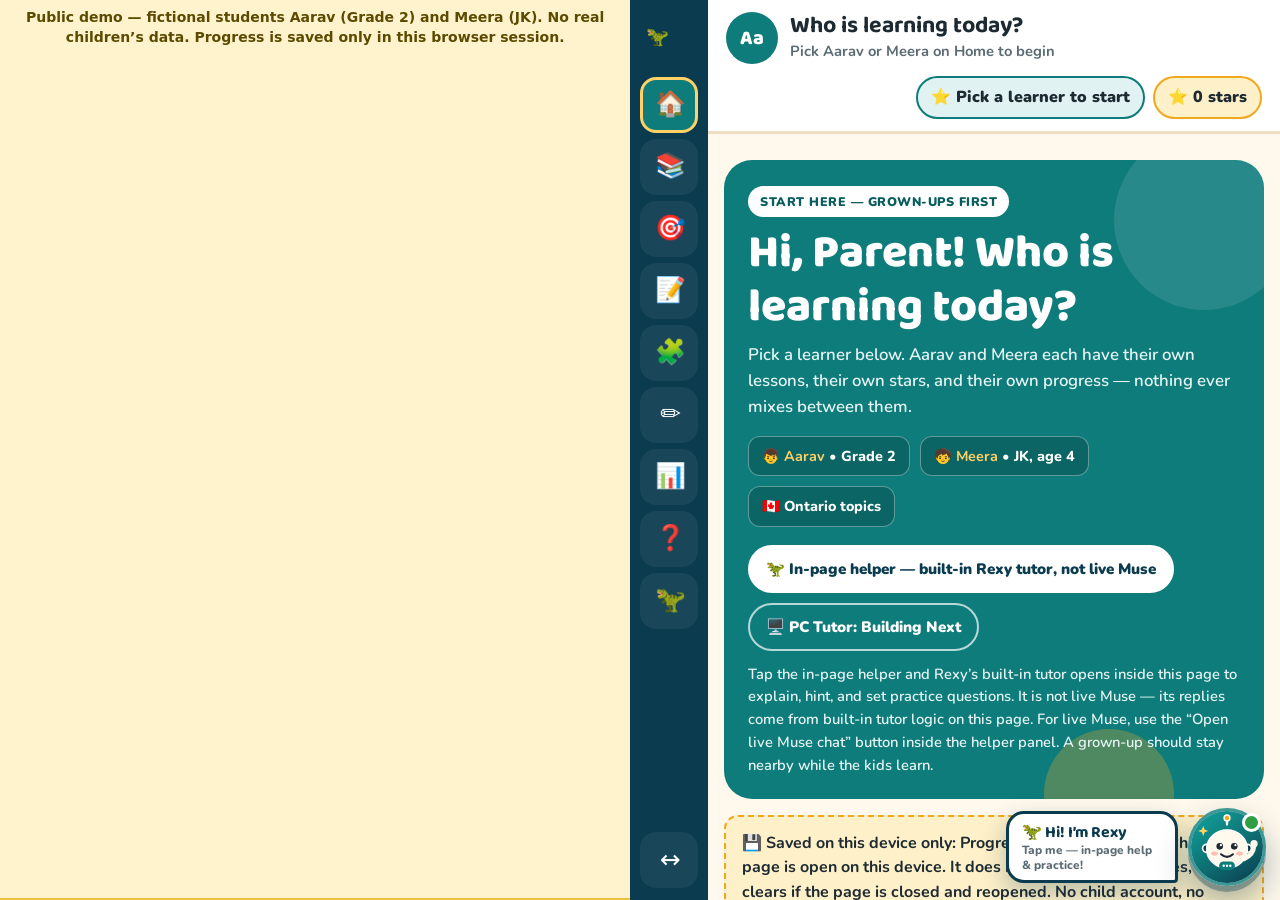
==== brightmind-demo/index.html @ e801b910 "Fix BrightMind demo: fictional initials Aa/Me (was leftover Dy/Dh) and de-duplicate place-value answ" ====
<!doctype html>
<html lang="en">
<head>
<meta charset="utf-8"/>
<meta name="viewport" content="width=device-width, initial-scale=1, viewport-fit=cover"/>
<meta name="color-scheme" content="light dark"/>
<link rel="icon" href="data:,"/>
<title>BrightMind AI — Rexy Learn (Public Demo)</title>
<link rel="preconnect" href="https://fonts.googleapis.com">
<link rel="preconnect" href="https://fonts.gstatic.com" crossorigin>
<link href="https://fonts.googleapis.com/css2?family=Baloo+2:wght@600;700;800&family=Nunito:wght@500;600;700;800;900&display=swap" rel="stylesheet">
<style>
:root{
  --bg:#FFF8EC; --card:#FFFFFF; --ink:#1E2A32; --muted:#5B6B74; --line:#F0DFC2;
  --teal:#0E7C7B; --teal-dark:#095E5D; --teal-soft:#E0F2F1;
  --amber:#F2A81D; --amber-soft:#FEF0C8; --coral:#E85D4D; --coral-soft:#FDE8E4;
  --blue:#2B6CB0; --blue-soft:#E2ECF8; --green:#2F9E44; --green-soft:#E2F5E5;
  --violet:#5B4BC4; --violet-soft:#E9E5FB; --board:#22303A; --board-cell:#2E404D;
  --radius:20px; --shadow:0 4px 0 rgba(30,42,50,.08),0 12px 28px rgba(30,42,50,.07);
}
@media (prefers-color-scheme: dark){
  :root{ --bg:#141D22; --card:#1E2C33; --ink:#F2EFE6; --muted:#A9B8BE; --line:#33454E;
  --teal-soft:#173B3B; --amber-soft:#3D3110; --coral-soft:#42221E; --blue-soft:#1C2E44; --green-soft:#1B3520;
  --violet-soft:#2E2A54; --board:#101A20; --board-cell:#1D2D38;
  --shadow:0 4px 0 rgba(0,0,0,.25),0 12px 28px rgba(0,0,0,.3);}
}
*{box-sizing:border-box}
html{scroll-behavior:smooth}
body{margin:0;font-family:"Nunito",system-ui,sans-serif;background:var(--bg);color:var(--ink);line-height:1.55;-webkit-tap-highlight-color:transparent}
h1,h2,h3,.display{font-family:"Baloo 2","Nunito",sans-serif;line-height:1.15;margin:0}
.wrap{max-width:1020px;margin:0 auto;padding:0 16px 128px}
a{color:var(--teal-dark)} @media(prefers-color-scheme:dark){a{color:#7ED3D1}}
button{font-family:inherit;cursor:pointer}
.topbar{position:sticky;top:0;z-index:30;background:var(--bg);padding:10px 0 8px;border-bottom:2px solid var(--line)}
.topbar-in{max-width:1020px;margin:0 auto;padding:0 16px;display:flex;flex-wrap:wrap;gap:8px;align-items:center;justify-content:space-between}
.brand{display:flex;align-items:center;gap:10px;font-family:"Baloo 2";font-weight:800;font-size:1.25rem}
.brand small{display:block;font-family:"Nunito";font-size:.72rem;font-weight:800;letter-spacing:.04em;text-transform:uppercase;color:var(--muted)}
.navbtns{display:flex;flex-wrap:wrap;gap:8px}
.btn{border:2px solid var(--line);background:var(--card);color:var(--ink);font-weight:900;font-size:.95rem;padding:11px 16px;border-radius:999px;min-height:48px;display:inline-flex;align-items:center;gap:8px;justify-content:center;text-decoration:none}
.btn:active{transform:scale(.97)}
.btn.primary{background:var(--teal);border-color:var(--teal);color:#fff}
.btn.amber{background:var(--amber);border-color:var(--amber);color:#3A2700}
.btn.coral{background:var(--coral);border-color:var(--coral);color:#fff}
.btn.big{font-size:1.15rem;padding:16px 22px;min-height:60px;border-radius:18px;width:100%}
.btn:disabled{opacity:.5}
.hero{margin:20px 0 16px;background:var(--teal);color:#fff;border-radius:28px;padding:26px 24px 22px;position:relative;overflow:hidden}
.hero:after{content:"";position:absolute;right:-30px;top:-30px;width:180px;height:180px;border-radius:50%;background:rgba(255,255,255,.10)}
.hero:before{content:"";position:absolute;right:90px;bottom:-60px;width:130px;height:130px;border-radius:50%;background:rgba(242,168,29,.28)}
.hero h1{font-size:clamp(1.9rem,6vw,2.9rem);font-weight:800;margin:10px 0 8px;position:relative;z-index:1}
.hero p{margin:0;max-width:640px;font-size:1.05rem;font-weight:600;color:#E6F5F4;position:relative;z-index:1}
.pill{display:inline-block;background:#fff;color:var(--teal-dark);font-weight:900;font-size:.78rem;letter-spacing:.04em;text-transform:uppercase;padding:6px 12px;border-radius:999px;position:relative;z-index:1}
.hero-stats{display:flex;flex-wrap:wrap;gap:10px;margin-top:16px;position:relative;z-index:1}
.hero-stats span{background:rgba(0,0,0,.18);border:1.5px solid rgba(255,255,255,.35);padding:8px 13px;border-radius:12px;font-weight:800;font-size:.9rem}
.hero-stats b{color:#FFD166}
.grid2{display:grid;grid-template-columns:1fr 1fr;gap:16px}
@media(max-width:680px){.grid2{grid-template-columns:1fr}}
.card{background:var(--card);border:2px solid var(--line);border-radius:var(--radius);padding:20px;box-shadow:var(--shadow)}
.card h2{font-size:1.45rem;margin-bottom:6px}
.card h3{font-size:1.2rem}
.muted{color:var(--muted);font-weight:600}
.tag{display:inline-block;font-size:.75rem;font-weight:900;letter-spacing:.03em;text-transform:uppercase;padding:4px 10px;border-radius:999px;background:var(--teal-soft);color:var(--teal-dark)}
@media(prefers-color-scheme:dark){.tag{color:#8FE3E1}}
.tag.amberT{background:var(--amber-soft);color:#7A5200} @media(prefers-color-scheme:dark){.tag.amberT{color:#FFD166}}
.tag.coralT{background:var(--coral-soft);color:#8F2A1F} @media(prefers-color-scheme:dark){.tag.coralT{color:#FFB4A8}}
.profile-card{text-align:left;width:100%}
.avatar{width:72px;height:72px;border-radius:50%;display:flex;align-items:center;justify-content:center;font-family:"Baloo 2";font-size:1.9rem;font-weight:800;color:#fff;flex-shrink:0}
.av-aarav{background:var(--teal)} .av-meera{background:var(--coral)}
.flex{display:flex;gap:14px;align-items:center}
.view{display:none} .view.active{display:block}
.lesson-grid{display:grid;grid-template-columns:1fr 1fr;gap:14px;margin-top:14px}
@media(max-width:680px){.lesson-grid{grid-template-columns:1fr}}
.lesson-card{text-align:left;width:100%;background:var(--card)}
.lesson-card .icon{font-size:2rem;line-height:1}
.masterybar{height:14px;background:var(--line);border-radius:999px;overflow:hidden;margin:6px 0 4px}
.masterybar i{display:block;height:100%;background:var(--teal);border-radius:999px}
.qbox{background:var(--card);border:2px solid var(--line);border-radius:18px;padding:18px;margin:14px 0}
.qprompt{font-size:1.35rem;font-weight:900;line-height:1.35}
.qprompt.jk{font-size:1.7rem}
.choices{display:grid;grid-template-columns:1fr 1fr;gap:10px;margin-top:14px}
@media(max-width:480px){.choices{grid-template-columns:1fr}}
.choice{border:3px solid var(--line);background:var(--bg);color:var(--ink);border-radius:16px;padding:16px;font-size:1.3rem;font-weight:900;min-height:64px}
.choice.jk{font-size:2rem;min-height:88px}
.choice.sel{border-color:var(--teal);background:var(--teal-soft)}
.numinput{width:100%;font-size:1.6rem;font-weight:900;padding:14px;border:3px solid var(--line);border-radius:14px;background:var(--bg);color:var(--ink);margin-top:12px;text-align:center}
.numinput.jk{font-size:2.2rem;padding:18px}
.hintbox{display:none;margin-top:12px;background:var(--amber-soft);border-radius:12px;padding:12px 14px;font-weight:700}
.hintbox.show{display:block}
.rexy{display:flex;gap:14px;align-items:flex-start;background:var(--teal-soft);border-radius:18px;padding:16px;margin:14px 0}
.rexy .bubble{font-weight:700;font-size:1.05rem}
.objects{font-size:2.2rem;letter-spacing:.15em;line-height:1.4;word-break:break-all;margin:10px 0}
.blocks{display:flex;gap:6px;flex-wrap:wrap;align-items:flex-end;margin:12px 0}
.tens{width:22px;background:var(--blue);border-radius:4px;display:flex;flex-direction:column}
.tens i{height:16px;border-bottom:2px solid rgba(255,255,255,.7);display:block}
.one{width:18px;height:18px;background:var(--amber);border-radius:4px;display:inline-block}
.mistake{border-left:6px solid var(--coral);background:var(--coral-soft);border-radius:12px;padding:16px;margin:12px 0}
.mistake .correct{background:var(--card);border-radius:10px;padding:10px 12px;margin-top:8px;font-weight:700}
.scorebig{font-family:"Baloo 2";font-size:2.4rem;font-weight:800}
.notice{border:2px dashed var(--amber);background:var(--amber-soft);border-radius:14px;padding:14px 16px;font-weight:700;margin:14px 0}
.storybox{background:var(--bg);border:2px solid var(--line);border-radius:16px;padding:18px;font-size:1.12rem;line-height:1.7}
.tabs{display:flex;gap:8px;flex-wrap:wrap;margin:14px 0}
.tabbtn{border:2px solid var(--line);background:var(--card);color:var(--ink);font-weight:900;padding:12px 18px;border-radius:999px;min-height:48px;font-size:1rem}
.tabbtn.sel{background:var(--ink);color:var(--bg);border-color:var(--ink)}
/* ===== Code Quest ===== */
.code-hero{margin:20px 0 16px;background:var(--violet);color:#fff;border-radius:28px;padding:26px 24px 22px;position:relative;overflow:hidden}
.code-hero:after{content:"";position:absolute;right:-30px;top:-30px;width:170px;height:170px;border-radius:50%;background:rgba(255,255,255,.10)}
.code-hero h1{font-size:clamp(1.9rem,6vw,2.7rem);font-weight:800;margin:10px 0 8px;position:relative;z-index:1}
.code-hero p{margin:0;max-width:640px;font-size:1.05rem;font-weight:600;color:#E7E3FF;position:relative;z-index:1}
.concept-chips{display:flex;gap:8px;flex-wrap:wrap;margin:14px 0}
.concept-chip{border:2px solid var(--line);background:var(--card);border-radius:999px;padding:9px 14px;font-weight:900;font-size:.92rem}
.concept-chip b{color:var(--violet)} @media(prefers-color-scheme:dark){.concept-chip b{color:#B9AEFF}}
.concept-chip .done{color:var(--green)}
.board-wrap{background:var(--board);border-radius:20px;padding:14px;margin:14px 0}
.board{display:grid;grid-template-columns:repeat(5,1fr);gap:6px;max-width:430px;margin:0 auto}
.bcell{aspect-ratio:1;background:var(--board-cell);border-radius:10px;display:flex;align-items:center;justify-content:center;font-size:clamp(1.3rem,6vw,2rem);position:relative;transition:background .25s}
.bcell.trail{background:var(--amber)}
.bcell.target{box-shadow:inset 0 0 0 3px var(--amber)}
.bcell .rexyface{font-size:clamp(1.6rem,7.5vw,2.6rem);line-height:1;filter:drop-shadow(0 3px 3px rgba(0,0,0,.4))}
.bcell .dirarrow{position:absolute;top:2px;right:5px;font-size:.85rem;color:#FFD166;font-weight:900}
.stage-log{background:var(--card);border:2px solid var(--line);border-radius:14px;padding:12px 14px;font-weight:700;min-height:52px;margin:12px 0}
.stage-log .saybubble{display:inline-block;background:var(--teal-soft);border-radius:14px 14px 14px 4px;padding:7px 12px;margin:3px 4px 3px 0;font-weight:800}
.palette{display:flex;gap:9px;flex-wrap:wrap;margin:10px 0}
.blk{border:3px solid transparent;border-radius:14px;padding:13px 15px;font-weight:900;font-size:1.02rem;min-height:56px;color:#fff;text-align:left;line-height:1.25}
.blk small{display:block;font-size:.72rem;font-weight:800;opacity:.85}
.blk:active{transform:scale(.96)}
.blk-move{background:var(--teal)} .blk-turn{background:var(--blue)} .blk-loop{background:var(--amber);color:#3A2700;border-color:#B97E06}
.blk-event{background:var(--green)} .blk-say{background:var(--coral)} .blk-var{background:var(--violet)} .blk-fun{background:#8A5A2B}
.workspace{border:3px dashed var(--line);border-radius:16px;padding:12px;min-height:92px;background:var(--bg);margin:10px 0}
.workspace .empty-note{color:var(--muted);font-weight:800;padding:14px 6px}
.ws-block{display:flex;align-items:center;gap:8px;margin:8px 0}
.ws-block .blk{flex:1;cursor:grab}
.ws-block.now .blk{outline:4px solid var(--amber);outline-offset:2px}
.ws-block .mini{width:46px;height:52px;flex:0 0 46px;border-radius:12px;border:2px solid var(--line);background:var(--card);color:var(--ink);font-size:1.05rem;font-weight:900}
.ws-block .mini:active{transform:scale(.94)}
.run-row{display:grid;grid-template-columns:1fr 1fr;gap:10px;margin:14px 0}
@media(max-width:520px){.run-row{grid-template-columns:1fr}}
.feedback-ok{border:3px solid var(--green);background:var(--green-soft);border-radius:16px;padding:16px;margin:14px 0;font-weight:700}
.feedback-try{border:3px solid var(--amber);background:var(--amber-soft);border-radius:16px;padding:16px;margin:14px 0;font-weight:700}
.saved-proj{background:var(--bg);border:2px solid var(--line);border-radius:12px;padding:10px 12px;margin:8px 0;font-weight:700;word-break:break-word}
.blk.jkblk{font-size:1.25rem;min-height:72px;padding:16px 18px}
/* overlays */
.overlay{position:fixed;inset:0;background:rgba(10,20,25,.62);z-index:50;display:none;align-items:flex-end;justify-content:center}
.overlay.open{display:flex}
.sheet{background:var(--card);color:var(--ink);width:100%;max-width:760px;max-height:92vh;overflow:auto;border-radius:24px 24px 0 0;padding:20px}
@media(min-width:700px){.overlay{align-items:center}.sheet{border-radius:24px}}
#drawCanvas{width:100%;height:52vh;background:#fff;border:2px solid var(--line);border-radius:14px;touch-action:none;display:block}
.swatch{width:44px;height:44px;border-radius:50%;border:3px solid var(--line);cursor:pointer}
.swatch.sel{border-color:var(--ink);transform:scale(1.1)}
.faqbtn{display:block;width:100%;text-align:left;margin:8px 0}
.answerbox{background:var(--bg);border-radius:12px;padding:12px 14px;font-weight:700;margin-top:8px;display:none}
.answerbox.show{display:block}
footer{margin-top:28px}
.kid-header{display:flex;gap:16px;align-items:center;flex-wrap:wrap}
.progress-row{display:flex;justify-content:space-between;font-weight:800;font-size:.95rem}
/* In-page helper launch + PC tutor status */
.btn.muse{background:#0B3B4F;border-color:#0B3B4F;color:#fff}
@media(prefers-color-scheme:dark){.btn.muse{background:#7ED3D1;border-color:#7ED3D1;color:#0B2530}}
.live-grid{display:grid;grid-template-columns:1fr 1fr;gap:16px;margin-top:16px}
@media(max-width:680px){.live-grid{grid-template-columns:1fr}}
.chat-card{border-color:var(--teal);border-width:3px}
.status-dot{display:inline-block;width:10px;height:10px;border-radius:50%;background:var(--green);margin-right:6px;vertical-align:middle}
.status-dot.building{background:var(--amber)}
.promptbox{background:var(--bg);border:2px solid var(--line);border-radius:14px;padding:14px;margin-top:12px}
.promptbox p{margin:0 0 10px;font-weight:700}
.prompt-actions{display:flex;gap:8px;flex-wrap:wrap}
.status-list{list-style:none;margin:10px 0 0;padding:0}
.status-list li{font-weight:700;padding:9px 0 9px 30px;position:relative;border-bottom:1px solid var(--line)}
.status-list li:last-child{border-bottom:none}
.status-list li:before{content:"○";position:absolute;left:4px;top:8px;font-weight:900;color:var(--muted)}
.status-list li.now:before{content:"◐";color:var(--amber)}
.status-list li .st{font-size:.72rem;font-weight:900;letter-spacing:.04em;text-transform:uppercase;color:var(--muted);display:block}
.chat-strip{display:flex;gap:12px;flex-wrap:wrap;align-items:center;justify-content:space-between;background:var(--card);border:2px solid var(--teal);border-radius:16px;padding:14px 16px;margin:14px 0}
.chat-strip p{margin:0;font-weight:800;flex:1 1 240px}
/* ===== Helper floater — animated avatar you tap ===== */
.muse-floater{position:fixed;right:max(14px,env(safe-area-inset-right));bottom:max(14px,calc(env(safe-area-inset-bottom) + 10px));z-index:40;display:flex;align-items:center;gap:10px}
.muse-bubble-label{border:3px solid #0B3B4F;background:#fff;color:#0B3B4F;border-radius:18px 18px 4px 18px;padding:9px 13px 8px;box-shadow:0 10px 24px rgba(11,59,79,.28);font-weight:900;line-height:1.2;text-align:left;max-width:172px;animation:museBubblePop .5s ease both .4s}
.muse-bubble-label b{animation:museBubbleBob 3.2s ease-in-out infinite .9s}
.muse-bubble-label b{display:block;font-family:"Baloo 2","Nunito",sans-serif;font-size:1rem}
.muse-bubble-label span{display:block;font-size:.74rem;font-weight:800;color:#5B6B74;margin-top:1px}
.muse-bubble-label:active{transform:scale(.96)}
@media(prefers-color-scheme:dark){.muse-bubble-label{background:#F2EFE6;border-color:#7ED3D1;color:#0B2530}}
.muse-fab{position:relative;width:78px;height:78px;flex:0 0 78px;border-radius:50%;border:3px solid #fff;background:linear-gradient(145deg,#12A5A0,#0E7C7B 42%,#0B3B4F);box-shadow:0 6px 0 rgba(11,59,79,.35),0 16px 32px rgba(11,59,79,.38);display:flex;align-items:center;justify-content:center;padding:0;transition:transform .18s ease}
.muse-fab .muse-avatar{animation:museFloat 3s ease-in-out infinite}
.muse-fab:hover{transform:scale(1.07) rotate(-2deg)}
.muse-fab:active{transform:scale(.93)}
.muse-fab:focus-visible,.muse-bubble-label:focus-visible{outline:4px solid var(--amber);outline-offset:3px}
.muse-fab:before,.muse-fab:after{content:"";position:absolute;inset:-3px;border-radius:50%;border:3px solid rgba(14,124,123,.55);animation:musePulse 2.4s ease-out infinite;pointer-events:none}
.muse-fab:after{animation-delay:1.2s}
.muse-fab.wiggle .muse-avatar{animation:museWiggle .85s ease}
.muse-fab .muse-live-dot{position:absolute;top:2px;right:2px;width:19px;height:19px;border-radius:50%;background:#2F9E44;border:3px solid #fff;z-index:2;animation:museDot 1.8s ease-in-out infinite}
.muse-avatar{width:66px;height:66px;display:block;overflow:visible}
.muse-avatar .eye{transform-box:fill-box;transform-origin:center;animation:museBlink 4.2s infinite}
.muse-avatar .wave-arm{transform-box:fill-box;transform-origin:15% 85%;animation:museWave 1.9s ease-in-out infinite}
.muse-avatar .sparkle{transform-box:fill-box;transform-origin:center;animation:museTwinkle 1.7s ease-in-out infinite}
.muse-avatar .sparkle.s2{animation-delay:.85s}
.muse-avatar .bob{animation:museHeadBob 3s ease-in-out infinite;transform-box:fill-box;transform-origin:center}
@keyframes museFloat{0%,100%{transform:translateY(0)}50%{transform:translateY(-7px)}}
@keyframes musePulse{0%{transform:scale(1);opacity:.9}80%,100%{transform:scale(1.38);opacity:0}}
@keyframes museBlink{0%,91%,98%,100%{transform:scaleY(1)}94%{transform:scaleY(.08)}}
@keyframes museWave{0%,100%{transform:rotate(0deg)}25%{transform:rotate(-22deg)}55%{transform:rotate(14deg)}}
@keyframes museTwinkle{0%,100%{transform:scale(.65) rotate(0deg);opacity:.55}50%{transform:scale(1.2) rotate(20deg);opacity:1}}
@keyframes museHeadBob{0%,100%{transform:translateY(0)}50%{transform:translateY(-1.6px)}}
@keyframes museBubbleBob{0%,100%{transform:translateY(0)}50%{transform:translateY(-4px)}}
@keyframes museBubblePop{from{transform:scale(.6);opacity:0}to{transform:scale(1);opacity:1}}
@keyframes museWiggle{0%,100%{transform:rotate(0)}20%{transform:rotate(-9deg) scale(1.06)}40%{transform:rotate(8deg)}60%{transform:rotate(-6deg)}80%{transform:rotate(4deg)}}
@keyframes museDot{0%,100%{transform:scale(1)}50%{transform:scale(1.25)}}
.muse-bubble-label{transition:opacity .35s ease,transform .35s ease}
.muse-floater.bubble-collapsed .muse-bubble-label{opacity:0;transform:scale(.6) translateX(14px);pointer-events:none}
@media(max-width:480px){.muse-fab{width:70px;height:70px;flex-basis:70px}.muse-avatar{width:58px;height:58px}.muse-bubble-label{display:none}}
/* Helper floater panel (the GUI that pops up) */
.muse-panel{position:fixed;right:max(14px,env(safe-area-inset-right));bottom:106px;z-index:41;width:min(368px,calc(100vw - 28px));background:var(--card);color:var(--ink);border:3px solid #0B3B4F;border-radius:24px;box-shadow:0 24px 54px rgba(11,35,48,.38);overflow:hidden;opacity:0;transform:translateY(18px) scale(.92);transform-origin:bottom right;pointer-events:none;transition:opacity .22s ease,transform .22s cubic-bezier(.2,1.4,.4,1)}
.muse-panel.open{opacity:1;transform:translateY(0) scale(1);pointer-events:auto}
@media(prefers-color-scheme:dark){.muse-panel{border-color:#7ED3D1}}
.muse-panel-head{background:linear-gradient(135deg,#0E7C7B,#0B3B4F);color:#fff;padding:16px 16px 14px;display:flex;gap:12px;align-items:center;position:relative}
.muse-panel-head .muse-avatar{width:58px;height:58px;flex:0 0 58px;background:rgba(255,255,255,.14);border-radius:50%;padding:3px}
.muse-panel-head h3{font-size:1.28rem;color:#fff}
.muse-panel-head p{margin:2px 0 0;font-size:.86rem;font-weight:700;color:#D9F2F0;line-height:1.35}
.muse-panel-close{position:absolute;top:10px;right:10px;width:40px;height:40px;border-radius:50%;border:2px solid rgba(255,255,255,.5);background:rgba(0,0,0,.22);color:#fff;font-size:1.05rem;font-weight:900;line-height:1}
.muse-panel-body{padding:14px 16px 16px;max-height:min(58vh,470px);overflow:auto}
.muse-panel-body p{margin:0;font-weight:700;font-size:.95rem}
.muse-kid-row{display:grid;grid-template-columns:1fr 1fr 1fr;gap:8px;margin:12px 0 10px}
.muse-kid{border:2.5px solid var(--line);background:var(--bg);color:var(--ink);border-radius:14px;padding:10px 6px;font-weight:900;font-size:.86rem;min-height:52px;line-height:1.2}
.muse-kid small{display:block;font-size:.7rem;color:var(--muted);font-weight:800;margin-top:2px}
.muse-kid.sel{border-color:var(--teal);background:var(--teal-soft);box-shadow:0 3px 0 var(--teal)}
.muse-preview{background:var(--bg);border:2px dashed var(--line);border-radius:14px;padding:11px 12px;font-size:.88rem;font-weight:600;color:var(--muted);margin:0 0 12px}
.muse-panel-actions{display:grid;gap:9px}
.muse-panel-note{font-size:.8rem!important;color:var(--muted);margin-top:11px!important}
#muse-panel-feedback{min-height:1.1em;font-size:.84rem;color:var(--teal-dark);margin-top:8px}
@media(prefers-color-scheme:dark){#muse-panel-feedback{color:#7ED3D1}}
/* In-page helper panel styles */
.muse-panel{width:min(430px,calc(100vw - 20px));bottom:104px;max-height:min(82vh,760px);display:flex;flex-direction:column}
.muse-panel-body{display:flex;flex-direction:column;gap:10px;max-height:none;overflow:hidden;padding:12px 14px 14px}
.muse-chat-log{flex:1;min-height:260px;max-height:38vh;overflow:auto;background:var(--bg);border:2px solid var(--line);border-radius:16px;padding:12px;display:flex;flex-direction:column;gap:10px;scroll-behavior:smooth}
.muse-msg{max-width:88%;padding:10px 12px;border-radius:16px;font-weight:700;font-size:.94rem;line-height:1.45;white-space:pre-wrap;word-break:break-word;animation:museMsgIn .25s ease both}
.muse-msg.muse{align-self:flex-start;background:#fff;border:2px solid var(--teal-soft);border-bottom-left-radius:4px;color:var(--ink)}
@media(prefers-color-scheme:dark){.muse-msg.muse{background:#243941}}
.muse-msg.user{align-self:flex-end;background:var(--teal);color:#fff;border-bottom-right-radius:4px}
.muse-msg .who{display:block;font-size:.68rem;letter-spacing:.06em;text-transform:uppercase;opacity:.75;margin-bottom:3px}
.muse-typing{align-self:flex-start;background:#fff;border:2px solid var(--teal-soft);border-radius:16px;border-bottom-left-radius:4px;padding:10px 14px;display:none;gap:5px;align-items:center}
.muse-typing.show{display:flex}
.muse-typing i{width:7px;height:7px;border-radius:50%;background:var(--teal);display:block;animation:museTyping 1s infinite}
.muse-typing i:nth-child(2){animation-delay:.15s}.muse-typing i:nth-child(3){animation-delay:.3s}
@keyframes museTyping{0%,100%{transform:translateY(0);opacity:.5}50%{transform:translateY(-4px);opacity:1}}
@keyframes museMsgIn{from{opacity:0;transform:translateY(6px) scale(.98)}to{opacity:1;transform:none}}
.muse-quick{display:flex;gap:7px;flex-wrap:wrap}
.muse-quick button{border:2px solid var(--line);background:var(--card);color:var(--ink);border-radius:999px;padding:8px 11px;font-weight:900;font-size:.8rem;min-height:38px}
.muse-quick button:active{transform:scale(.97)}
.muse-chat-form{display:flex;gap:8px}
.muse-chat-form input{flex:1;min-width:0;border:3px solid var(--line);border-radius:999px;padding:12px 14px;font:inherit;font-weight:700;background:var(--card);color:var(--ink)}
.muse-chat-form input:focus{outline:3px solid var(--amber);outline-offset:1px;border-color:var(--teal)}
.muse-chat-form button{flex:0 0 auto}
.muse-inpage-badge{display:inline-flex;align-items:center;gap:6px;background:#FFD166;color:#3A2700;font-size:.72rem;font-weight:900;letter-spacing:.04em;text-transform:uppercase;padding:5px 9px;border-radius:999px}
@media(max-width:480px){.muse-panel{bottom:96px}.muse-chat-log{max-height:42vh;min-height:230px}}
@media(prefers-reduced-motion:reduce){.muse-fab,.muse-fab:before,.muse-fab:after,.muse-bubble-label,.muse-avatar .eye,.muse-avatar .wave-arm,.muse-avatar .sparkle,.muse-avatar .bob,.muse-fab .muse-live-dot,.muse-msg,.muse-typing i{animation:none!important}.muse-panel{transition:none}}

/* ===== ACE-style left rail + steady centre panel (kid-friendly) ===== */
:root{ --rail-w:78px; --rail-w-open:238px; --c-home:#0E7C7B; --c-lessons:#2B6CB0; --c-quiz:#D98E04; --c-work:#2F9E44; --c-code:#5B4BC4; --c-draw:#E85D4D; --c-dash:#0B3B4F; --c-help:#B7791F; }
html,body{height:100%}
body{display:flex;overflow:hidden}
:focus-visible{outline:4px solid var(--amber);outline-offset:2px;border-radius:10px}
.app-rail{flex:0 0 var(--rail-w);width:var(--rail-w);height:100dvh;background:#0B3B4F;color:#fff;display:flex;flex-direction:column;gap:6px;padding:12px 10px;z-index:60;transition:width .22s ease,flex-basis .22s ease;overflow:hidden}
@media(prefers-color-scheme:dark){.app-rail{background:#0A2530}}
.app-rail .rail-brand{display:flex;align-items:center;gap:10px;font-family:"Baloo 2";font-weight:800;font-size:1.15rem;padding:6px 6px 12px;white-space:nowrap}
.app-rail .rail-brand small{display:block;font-family:"Nunito";font-size:.64rem;font-weight:800;letter-spacing:.05em;text-transform:uppercase;color:#9fd8d6}
.rail-label{opacity:0;transition:opacity .15s ease;white-space:nowrap;font-weight:900;font-size:1rem}
@media(hover:hover) and (min-width:861px){ .app-rail:hover{flex-basis:var(--rail-w-open);width:var(--rail-w-open)} .app-rail:hover .rail-label{opacity:1} }
.app-rail.expanded{flex-basis:var(--rail-w-open);width:var(--rail-w-open)} .app-rail.expanded .rail-label{opacity:1}
.rail-tab{display:flex;align-items:center;gap:12px;width:100%;min-height:56px;border:3px solid transparent;background:rgba(255,255,255,.06);color:#fff;border-radius:16px;padding:8px 10px;text-align:left}
.rail-tab .ric{font-size:1.55rem;line-height:1;flex:0 0 34px;text-align:center}
.rail-tab:active{transform:scale(.97)}
.rail-tab.sel{border-color:#FFD166;background:rgba(255,255,255,.16)}
.rail-tab[data-sec="home"].sel{background:var(--c-home)} .rail-tab[data-sec="learner"].sel{background:var(--c-lessons)}
.rail-tab[data-sec="lesson"].sel{background:var(--c-quiz)} .rail-tab[data-sec="workbook"].sel{background:var(--c-work)}
.rail-tab[data-sec="code"].sel{background:var(--c-code)} .rail-tab[data-sec="draw"].sel{background:var(--c-draw)}
.rail-tab[data-sec="dashboard"].sel{background:#12506B} .rail-tab[data-sec="help"].sel{background:var(--c-help)}
.rail-toggle{margin-top:auto}
.app-main{flex:1 1 auto;min-width:0;height:100dvh;display:flex;flex-direction:column;background:var(--bg)}
.panel-head{flex:0 0 auto;background:var(--card);border-bottom:3px solid var(--line);padding:12px 18px;display:flex;gap:12px;align-items:center;flex-wrap:wrap;z-index:20}
.panel-head .ph-avatar{width:52px;height:52px;border-radius:50%;background:var(--teal);color:#fff;display:flex;align-items:center;justify-content:center;font-family:"Baloo 2";font-weight:800;font-size:1.25rem;flex:0 0 52px}
.panel-head h2{font-size:1.45rem}
.panel-head .ph-sub{color:var(--muted);font-weight:700;font-size:.92rem;margin:0}
.panel-head .ph-right{margin-left:auto;display:flex;gap:8px;align-items:center;flex-wrap:wrap}
.ph-chip{background:var(--amber-soft);border:2px solid var(--amber);color:var(--ink);border-radius:999px;padding:7px 13px;font-weight:900}
.ph-prog{background:var(--teal-soft);border:2px solid var(--teal);border-radius:999px;padding:7px 13px;font-weight:900}
.panel-body{flex:1 1 auto;overflow-y:auto;overflow-x:hidden;overscroll-behavior:contain;scroll-behavior:smooth}
@media(prefers-reduced-motion:reduce){ .panel-body{scroll-behavior:auto} html{scroll-behavior:auto} .app-rail{transition:none} }
.wrap{max-width:1020px;margin:0 auto;padding:6px 16px 110px;width:100%}
.qprogress{position:sticky;top:0;z-index:5;background:var(--amber);color:#3A2700;font-weight:900;font-size:1.05rem;border-radius:12px;padding:10px 14px;margin:12px 0;display:flex;justify-content:space-between;gap:10px;flex-wrap:wrap}
.qbox.current-q{border-color:var(--amber);box-shadow:0 0 0 3px var(--amber-soft)}
/* Drawing pad as a steady split view (question stays visible) */
.draw-layout{display:grid;grid-template-columns:minmax(240px,340px) 1fr;gap:16px;align-items:start;margin-top:14px}
.draw-qside{position:sticky;top:0;background:var(--amber-soft);border:3px solid var(--amber);border-radius:18px;padding:16px}
.draw-qside h3{font-size:1.15rem;margin-bottom:6px}
.draw-qside .dq{font-size:1.3rem;font-weight:900;line-height:1.35}
.draw-qside .dq-obj{font-size:2rem;letter-spacing:.12em;word-break:break-all}
#drawCanvas{height:min(56vh,540px)}
@media(max-width:860px){
  :root{--rail-w:54px}
  .app-rail{padding:10px 6px;gap:5px;overflow-y:auto;overflow-x:hidden}
  .app-rail .rail-brand{padding:4px 2px 10px;justify-content:center}
  .rail-tab{min-height:52px;justify-content:center;padding:8px 4px}
  .rail-tab .ric{flex-basis:auto}
  .rail-label{display:none}
  /* Touch open/collapse: tap the ↔ button and the rail opens as a drawer OVER the page,
     so the centre panel keeps its full width underneath. Tap a tab, the dimmed area,
     or ↔ again to close it. */
  .app-rail.expanded{position:fixed;left:0;top:0;height:100vh;height:100dvh;width:min(244px,80vw);z-index:90;padding:14px 12px;box-shadow:18px 0 44px rgba(6,26,34,.45)}
  .app-rail.expanded .rail-label{display:inline;opacity:1}
  .app-rail.expanded .rail-tab{justify-content:flex-start;padding:8px 10px}
  .app-rail.expanded .rail-brand{justify-content:flex-start;padding:6px 6px 12px}
  body.rail-open .app-main{margin-left:var(--rail-w)}
  .panel-head{padding:10px 12px;gap:8px}
  .panel-head h2{font-size:1.2rem}
  .panel-head .ph-avatar{width:44px;height:44px;flex-basis:44px;font-size:1.05rem}
  .ph-chip,.ph-prog{padding:5px 10px;font-size:.86rem}
  .wrap{padding:4px 12px 150px}
  .draw-layout{grid-template-columns:1fr}
  .draw-qside{position:sticky;top:0;z-index:6;padding:10px 14px}
  .draw-qside .dq{font-size:1.1rem}
  #drawCanvas{height:44vh}
  /* Floating helper: avatar only on small screens, smaller, and it shrinks further while you scroll */
  .muse-bubble-label{display:none}
  .muse-fab{width:58px;height:58px;flex-basis:58px}
  .muse-avatar{width:48px;height:48px}
  .muse-panel{bottom:88px}
}
@media(max-width:400px){ :root{--rail-w:50px} .panel-head .ph-sub{display:none} }
/* Drawer scrim (phones/tablets only, shown while the rail drawer is open) */
#rail-scrim{position:fixed;inset:0;background:rgba(8,22,28,.52);z-index:88;display:none}
@media(max-width:860px){ body.rail-open #rail-scrim{display:block} }
/* Floating panels must sit above the icon rail, below the open drawer */
.muse-panel{z-index:75}
.overlay{z-index:85}
/* Avatar shrinks out of the way while the centre panel is being scrolled */
.muse-fab{transition:transform .18s ease,width .2s ease,height .2s ease,flex-basis .2s ease}
.muse-floater.mini .muse-fab{width:46px;height:46px;flex-basis:46px;opacity:.94}
.muse-floater.mini .muse-avatar{width:38px;height:38px}
.muse-floater.mini .muse-bubble-label{display:none}
/* Tap targets: everything a small finger taps is at least 44-48px */
.ws-block .mini{width:48px;flex:0 0 48px}
.swatch{width:48px;height:48px}
.muse-quick button{min-height:44px}
.muse-panel-close{width:44px;height:44px}
/* Height fallback for older Chrome/WebKit, then dynamic viewport height */
.app-rail,.app-main{height:100vh;height:100dvh}

</style>
</head>
<body><div style="background:#fff3cd;color:#5b4a00;text-align:center;font:600 14px/1.4 system-ui,sans-serif;padding:8px 12px;border-bottom:2px solid #f0c040;">Public demo &mdash; fictional students Aarav (Grade 2) and Meera (JK). No real children&rsquo;s data. Progress is saved only in this browser session.</div>
<nav class="app-rail" id="app-rail" aria-label="BrightMind sections">
  <div class="rail-brand"><span aria-hidden="true">🦖</span><span class="rail-label">BrightMind AI<small>Rexy Learn</small></span></div>
  <button class="rail-tab sel" data-sec="home" onclick="railGo('home',this)" aria-label="Home"><span class="ric" aria-hidden="true">🏠</span><span class="rail-label">Home</span></button>
  <button class="rail-tab" data-sec="learner" onclick="railGo('learner',this)" aria-label="Lessons"><span class="ric" aria-hidden="true">📚</span><span class="rail-label">Lessons</span></button>
  <button class="rail-tab" data-sec="lesson" onclick="railGo('lesson',this)" aria-label="Practice and Quiz"><span class="ric" aria-hidden="true">🎯</span><span class="rail-label">Practice / Quiz</span></button>
  <button class="rail-tab" data-sec="workbook" onclick="railGo('workbook',this)" aria-label="Workbook"><span class="ric" aria-hidden="true">📝</span><span class="rail-label">Workbook</span></button>
  <button class="rail-tab" data-sec="code" onclick="railGo('code',this)" aria-label="Code Quest"><span class="ric" aria-hidden="true">🧩</span><span class="rail-label">Code Quest</span></button>
  <button class="rail-tab" data-sec="draw" onclick="railGo('draw',this)" aria-label="Drawing Pad"><span class="ric" aria-hidden="true">✏️</span><span class="rail-label">Drawing Pad</span></button>
  <button class="rail-tab" data-sec="dashboard" onclick="railGo('dashboard',this)" aria-label="Parent Dashboard"><span class="ric" aria-hidden="true">📊</span><span class="rail-label">Parent Dashboard</span></button>
  <button class="rail-tab" data-sec="help" onclick="railGo('help',this)" aria-label="Help"><span class="ric" aria-hidden="true">❓</span><span class="rail-label">Help</span></button>
  <button class="rail-tab" onclick="openMuseChat(currentChild)" aria-label="Open in-page helper — built-in Rexy tutor, not live Muse"><span class="ric" aria-hidden="true">🦖</span><span class="rail-label">In-page helper</span></button>
  <button class="rail-tab rail-toggle" id="rail-toggle" onclick="toggleRail()" aria-label="Open or close the menu labels" aria-expanded="false"><span class="ric" aria-hidden="true">↔️</span><span class="rail-label">Menu labels</span></button>
</nav>
<div id="rail-scrim" onclick="toggleRail(false)" aria-hidden="true"></div>
<div class="app-main" id="app-main">
<header class="panel-head" aria-label="Current lesson status">
  <div class="ph-avatar" id="ph-avatar" aria-hidden="true">Aa</div>
  <div><h2 id="ph-title">Who is learning today?</h2><p class="ph-sub" id="ph-sub">Pick Aarav or Meera on Home to begin</p></div>
  <div class="ph-right"><span class="ph-prog" id="ph-progress">⭐ Pick a learner to start</span><span class="ph-chip" id="ph-stars">⭐ 0 stars</span></div>
</header>
<div class="panel-body" id="panel-body">

<div class="wrap">

<!-- ============ PARENT HOME / SELECTOR ============ -->
<section id="view-home" class="view active">
  <div class="hero">
    <span class="pill">Start here — grown-ups first</span>
    <h1>Hi, Parent! Who is learning today?</h1>
    <p>Pick a learner below. Aarav and Meera each have their own lessons, their own stars, and their own progress — nothing ever mixes between them.</p>
    <div class="hero-stats"><span>👦 <b>Aarav</b> • Grade 2</span><span>🧒 <b>Meera</b> • JK, age 4</span><span>🇨🇦 Ontario topics</span></div>
    <div style="display:flex;gap:10px;flex-wrap:wrap;margin-top:18px;position:relative;z-index:1">
      <button class="btn muse" onclick="openMuseChat('aarav')" style="background:#fff;border-color:#fff;color:#0B3B4F">🦖 In-page helper — built-in Rexy tutor, not live Muse</button>
      <button class="btn" onclick="document.getElementById('live-tutor').scrollIntoView({behavior:'smooth'})" style="background:transparent;color:#fff;border-color:rgba(255,255,255,.7)">🖥️ PC Tutor: Building Next</button>
    </div>
    <p style="margin-top:12px;font-size:.92rem">Tap the in-page helper and Rexy’s built-in tutor opens inside this page to explain, hint, and set practice questions. It is not live Muse — its replies come from built-in tutor logic on this page. For live Muse, use the “Open live Muse chat” button inside the helper panel. A grown-up should stay nearby while the kids learn.</p>
  </div>

  <div class="notice" role="note">💾 <strong>Saved on this device only:</strong> Progress is kept in this app while this page is open on this device. It does <strong>not</strong> sync to other devices, and it clears if the page is closed and reopened. No child account, no email, and no sign-up is needed.</div>

  <div class="grid2" style="margin-top:16px">
    <button class="card profile-card" onclick="openLearner('aarav')" aria-label="Open Aarav Sharma profile">
      <div class="flex"><div class="avatar av-aarav">Aa</div><div><h2>Aarav Sharma</h2><p class="muted" style="margin:2px 0">Grade 2 • Ontario • Big-kid lessons</p></div></div>
      <p style="font-weight:700;margin:14px 0 6px">Place value to 200 • Adding &amp; subtracting • Patterns • Reading story • 🧩 Code Quest coding blocks</p>
      <p class="muted" id="home-aarav-progress" style="margin:0 0 14px">No lessons finished yet in this visit.</p>
      <span class="btn primary big">Start Aarav's Lessons →</span>
    </button>
    <button class="card profile-card" onclick="openLearner('meera')" aria-label="Open Meera Sharma profile">
      <div class="flex"><div class="avatar av-meera">Me</div><div><h2>Meera Sharma</h2><p class="muted" style="margin:2px 0">Junior Kindergarten • Age 4 • Extra-big buttons</p></div></div>
      <p style="font-weight:700;margin:14px 0 6px">Counting to 10 • Finding numbers • Letter sounds • 🧩 First coding blocks (extra simple)</p>
      <p class="muted" id="home-meera-progress" style="margin:0 0 14px">No lessons finished yet in this visit.</p>
      <span class="btn coral big">Start Meera's Lessons →</span>
    </button>
  </div>

  <!-- ============ CODE QUEST WORLD (HOME) ============ -->
  <div class="code-hero">
    <span class="pill" style="background:#FFD166;color:#3A2700">New world • Level 1</span>
    <h1>🧩 Code Quest</h1>
    <p>Real block coding, built for little hands: tap blocks into a program, tap <strong>Run</strong>, watch Rexy obey your blocks, then fix and run again. Sequencing, loops, events and variables — with projects like making Rexy move, drawing a shape, and telling a story. Original BrightMind projects, written for this app.</p>
    <div style="display:flex;gap:10px;flex-wrap:wrap;margin-top:16px;position:relative;z-index:1">
      <button class="btn big" onclick="openCodeQuest('aarav')" style="background:#fff;border-color:#fff;color:#3A2E8F;flex:1 1 220px">🦖 Aarav's Code Quest — Grade 2 →</button>
      <button class="btn big" onclick="openCodeQuest('meera')" style="background:#FFD166;border-color:#FFD166;color:#3A2700;flex:1 1 220px">🌟 Meera's Code Quest — JK, simpler →</button>
    </div>
    <p style="margin-top:12px;font-size:.92rem">Level 1 only for now. Rexy checks every run the same fair way every time: did your blocks really make the picture, reach the star, or tell the story in order?</p>
  </div>

  <!-- ============ IN-PAGE HELPER + PC TUTOR NEXT ============ -->
  <div class="live-grid" id="live-tutor">
    <div class="card chat-card">
      <span class="tag">In-page helper — built-in Rexy tutor, not live Muse</span>
      <h2 style="margin:10px 0 6px">In-page helper — built-in Rexy tutor, not live Muse</h2>
      <p style="font-weight:600;margin:0">Need a lesson explained, a hint, or a fresh practice question <em>right now</em>? Tap below and the in-page helper slides open over this webpage — at the bottom-right, over the page you’re already on. Its replies come from built-in Rexy tutor logic on this page, not from a live Muse connection. Your lesson stays underneath.</p>
      <p class="muted" style="margin:8px 0 0">Pick who Rexy is helping in the helper window, type or tap a quick question, and learn together. Try “Explain place value”, “Give me a practice question”, or type a sum like “47 + 25”.</p>
      <button class="btn muse big" onclick="openMuseChat('aarav')" style="margin-top:14px">🦖 Open in-page helper</button>

      <div class="promptbox">
        <p>🦖 For Aarav — Grade 2 lesson</p>
        <p class="muted" id="prompt-aarav" style="font-weight:600">Teach me place value, addition &amp; subtraction, or patterning — one question at a time, with a hint first.</p>
        <div class="prompt-actions"><button class="btn primary" onclick="openMuseChat('aarav','Explain place value to me like I am in Grade 2, then ask me one question.')">Start Aarav's helper here →</button></div>
      </div>

      <div class="promptbox">
        <p>🌟 For Meera — JK, age 4</p>
        <p class="muted" id="prompt-meera" style="font-weight:600">A fun counting-to-10 or letter-sounds game — very short sentences, one thing at a time.</p>
        <div class="prompt-actions"><button class="btn coral" onclick="openMuseChat('meera','Let\'s play a counting game to 10!')">Start Meera's helper here →</button></div>
      </div>

      <div class="promptbox">
        <p>📝 For grown-ups — fresh practice</p>
        <p class="muted" id="prompt-parent" style="font-weight:600">Get a fresh practice question in the helper, check an answer, or ask the helper to explain a mistake step by step.</p>
        <div class="prompt-actions"><button class="btn primary" onclick="openMuseChat('parent','Give Aarav a fresh Grade 2 practice question and wait for his answer.')">Start grown-up helper here →</button></div>
      </div>
      <p class="muted" id="copy-feedback" role="status" style="margin:10px 0 0;min-height:1.2em"></p>
    </div>

    <div class="card">
      <span class="tag amberT"><span class="status-dot building" aria-hidden="true"></span>In progress — not live in this app yet</span>
      <h2 style="margin:10px 0 6px">Live AI Tutor on your dedicated PC</h2>
      <p style="font-weight:600;margin:0">While the in-page helper covers quick hints today with built-in Rexy tutor logic (not live Muse), the in-app tutor is being built for the PC you've dedicated to the kids' learning. When it's ready, Rexy will be able to talk and listen <strong>inside</strong> BrightMind, and progress will be saved on that PC instead of clearing when this page closes.</p>
      <ul class="status-list">
        <li class="now">Dedicated PC setup<span class="st">Next — needs the PC's specs to confirm it fits</span></li>
        <li>BrightMind + saved progress on the PC<span class="st">Planned — profiles and mastery stored at home</span></li>
        <li>In-app live tutor connected<span class="st">Planned — with Rexy's lessons, hints and mistake explanations</span></li>
        <li>Voice with a tap/type fallback<span class="st">Planned — voice only where the browser supports it safely</span></li>
        <li>Family testing on tablet &amp; iPad<span class="st">Planned — before the kids use it on their own</span></li>
      </ul>
      <div class="notice" style="margin-bottom:0">Today, use the <strong>in-page helper</strong> above (built-in Rexy tutor, not live Muse) or the floating helper avatar at the bottom-right for help without leaving BrightMind. For live Muse, tap <strong>“Open live Muse chat”</strong> inside the helper panel — that opens muse.ai outside this app in a new tab. The PC tutor will later add saved progress and voice on the dedicated PC.</div>
    </div>
  </div>

  <div class="card" style="margin-top:16px">
    <span class="tag amberT">Please read — honest notes</span>
    <h3 style="margin:10px 0 6px">What this Phase 1 app is — and is not</h3>
    <ul style="font-weight:600;margin:8px 0;padding-left:20px">
      <li><strong>Rexy teaches with built-in lessons</strong> written for this app — original stories and questions, not copied from IXL, TVO, K5 or Khan Academy.</li>
      <li><strong>In-page helper — built-in Rexy tutor, not live Muse:</strong> tap the floating helper avatar (bottom-right) or any <em>In-page helper</em> button and the helper slides open over this webpage. Its replies come from built-in Rexy tutor logic on this page — it is not a live Muse connection. It can explain topics, give hints, set practice questions and check answers right there. For live Muse, tap <em>Open live Muse chat</em> inside the panel — that is the live Muse chat outside this app and opens muse.ai in a new tab. <em>Page Help</em> (top menu) is separate built-in FAQs. The tutor on the dedicated PC is still being built for saved progress and voice.</li>
      <li><strong>Read-aloud</strong> uses your browser's voice (SpeechSynthesis). If your browser has no voice, the words stay on screen to read together.</li>
      <li><strong>Voice answering:</strong> <span id="sr-status">Checking your browser…</span></li>
      <li><strong>Curriculum:</strong> Topics follow Ontario Grade 2 and JK themes. <strong>Official expectation codes are unverified</strong> in this build, so none are shown as official.</li>
      <li><strong>Code Quest Level 1</strong> teaches block thinking — sequencing, loops, events, variables — with original projects and exact, repeatable checking (final position, drawn picture, action counts, story order). Saved coding projects are kept <strong>on this device for this visit only</strong>, like all progress here, and clear when the page closes.</li>
      <li>No PDFs as the main format, no ads, no leaderboards, and no comparing the brothers.</li>
    </ul>
    <button class="btn" onclick="showView('dashboard')">Open Parent Dashboard →</button>
  </div>
</section>

<!-- ============ LEARNER HOME ============ -->
<section id="view-learner" class="view">
  <button class="btn" onclick="showView('home')">← Back to Parent Home</button>
  <div class="rexy" style="margin-top:14px">
    <svg width="76" height="76" viewBox="0 0 100 100" aria-hidden="true"><ellipse cx="50" cy="58" rx="34" ry="30" fill="#2F9E44"/><circle cx="38" cy="42" r="16" fill="#2F9E44"/><circle cx="34" cy="40" r="4" fill="#fff"/><circle cx="34" cy="40" r="2" fill="#1E2A32"/><path d="M44 50 Q52 56 60 50" stroke="#1E2A32" stroke-width="3" fill="none" stroke-linecap="round"/><path d="M58 30 L64 18 L70 30" fill="#F2A81D"/><ellipse cx="50" cy="72" rx="16" ry="10" fill="#FEF0C8"/></svg>
    <div class="bubble"><span id="rexy-greet">Hi!</span><br><span class="muted" style="font-size:.95rem">Tap 🔊 Listen if you want me to read this out loud. Tap ✏️ Drawing Pad any time for scratch paper.</span>
      <div style="margin-top:10px;display:flex;gap:8px;flex-wrap:wrap"><button class="btn" id="greet-speak">🔊 Listen to Rexy</button><button class="btn" onclick="openDraw()">✏️ Scratch Paper</button></div>
    </div>
  </div>
  <div class="chat-strip">
    <p>🦖 Stuck? Tap here — the in-page helper (built-in Rexy tutor, not live Muse) opens over your lessons to explain and hint.</p>
    <span style="display:flex;gap:8px;flex-wrap:wrap">
      <button class="btn muse" onclick="openMuseChat(currentChild)">🦖 Open in-page helper</button>
    </span>
  </div>
  <h2 class="display" id="learner-title" style="font-size:1.9rem;margin:10px 0 4px"></h2>
  <p class="muted" id="learner-sub"></p>
  <div id="learner-lessons" class="lesson-grid"></div>
  <div id="learner-code"></div>
  <div class="card" style="margin-top:16px">
    <h3>⭐ My stars this visit</h3>
    <p id="learner-stars" style="font-weight:800;font-size:1.1rem;margin:6px 0"></p>
    <p class="muted" style="margin:0">Stars are just for celebrating effort in this visit. There is no leaderboard and brothers are never compared.</p>
  </div>
</section>

<!-- ============ LESSON PLAYER ============ -->
<section id="view-lesson" class="view">
  <button class="btn" id="back-to-learner">← Back to my lessons</button>
  <div id="lesson-content"></div>
</section>

<!-- ============ CODE QUEST ============ -->
<section id="view-code" class="view">
  <button class="btn" id="code-back">← Back to my lessons</button>
  <div class="code-hero">
    <span class="pill" style="background:#FFD166;color:#3A2700">Level 1 • Block thinking</span>
    <h1>🧩 Code Quest</h1>
    <p id="code-hero-sub">Build a program out of blocks, tap Run, and watch Rexy do exactly what your blocks say — then fix it and run again, just like real coders!</p>
  </div>
  <div id="code-concepts" class="concept-chips" aria-label="Coding concepts"></div>
  <div id="code-list-wrap">
    <h2 class="display" style="font-size:1.6rem;margin:6px 0 4px">Pick a project</h2>
    <p class="muted" style="margin:0 0 6px">Every project teaches one big coding idea. Finish one to earn a star ⭐ and save it for your grown-up to see.</p>
    <div id="code-projects" class="lesson-grid"></div>
  </div>
  <div id="code-builder" style="display:none"></div>
</section>

<!-- ============ DRAWING PAD (steady split view — question stays visible) ============ -->
<section id="view-draw" class="view">
  <button class="btn" onclick="closeDraw()">← Back to where I was</button>
  <h2 class="display" style="font-size:1.8rem;margin:12px 0 2px">✏️ Drawing Pad — Scratch Paper</h2>
  <p class="muted" style="margin:0">Work it out here with your finger, Apple Pencil, or mouse. Your question stays right beside your drawing — no switching back and forth. Drawings are not saved or marked.</p>
  <div class="draw-layout">
    <aside class="draw-qside" aria-label="Your current question">
      <h3>🎯 Your question</h3>
      <p class="dq" id="draw-question">No question yet — start a lesson first, then open the Drawing Pad and your question will wait for you here.</p>
      <div class="dq-obj" id="draw-question-objects" aria-hidden="true"></div>
      <p class="muted" id="draw-question-meta" style="margin:8px 0 0"></p>
      <button class="btn amber" id="draw-hint-btn" style="margin-top:10px;display:none" onclick="toggleDrawHint()">💡 Hint for this question</button>
      <div class="hintbox" id="draw-hint"></div>
    </aside>
    <div>
      <canvas id="drawCanvas" width="900" height="520" aria-label="Scratch paper drawing area"></canvas>
      <div style="display:flex;gap:8px;flex-wrap:wrap;align-items:center;margin-top:12px">
        <button class="swatch sel" style="background:#1E2A32" data-color="#1E2A32" aria-label="Black pen"></button>
        <button class="swatch" style="background:#E85D4D" data-color="#E85D4D" aria-label="Red pen"></button>
        <button class="swatch" style="background:#2B6CB0" data-color="#2B6CB0" aria-label="Blue pen"></button>
        <button class="swatch" style="background:#2F9E44" data-color="#2F9E44" aria-label="Green pen"></button>
        <button class="swatch" style="background:#F2A81D" data-color="#F2A81D" aria-label="Yellow pen"></button>
        <button class="btn" id="eraserBtn">🧽 Eraser</button>
        <button class="btn" onclick="clearDraw()">🗑️ Clear All</button>
        <label style="font-weight:900">Thick <input type="range" id="penSize" min="3" max="18" value="6"></label>
      </div>
      <button class="btn primary big" style="margin-top:14px" onclick="closeDraw()">✓ Done drawing — back to my question</button>
    </div>
  </div>
</section>

<!-- ============ PARENT DASHBOARD ============ -->
<section id="view-dashboard" class="view">
  <button class="btn" onclick="showView('home')">← Parent Home</button>
  <h2 class="display" style="font-size:2rem;margin:14px 0 4px">Parent Dashboard</h2>
  <p class="muted">One child at a time — tap a name. Each child's record is separate. There is no sibling comparison and no leaderboard here, on purpose.</p>
  <div class="tabs" role="tablist">
    <button class="tabbtn sel" id="tab-aarav" onclick="setDashChild('aarav')">Aarav — Grade 2</button>
    <button class="tabbtn" id="tab-meera" onclick="setDashChild('meera')">Meera — JK</button>
  </div>
  <div id="dash-content"></div>
  <div id="dash-code"></div>
  <div class="chat-strip">
    <p>🦖 Want help planning the next lesson from these gaps? Open the in-page helper (built-in Rexy tutor, not live Muse) and ask about the lowest skill below. For live Muse, use “Open live Muse chat” inside the panel — that opens Muse outside this app.</p>
    <button class="btn muse" onclick="openMuseChat('parent')">🦖 Open in-page helper</button>
  </div>
  <div class="notice">Curriculum note: Lesson topics are aligned to Ontario Grade 2 / JK themes by topic name only. Official Ontario expectation IDs are <strong>unverified</strong> in Phase 1 and are intentionally not listed.</div>
</section>

<footer class="muted" style="font-weight:700;font-size:.9rem">
  BrightMind AI — Rexy Learn • Phase 1 Working Foundation • Original lesson content written for this app • Works on iPad Safari, Android tablets &amp; Windows Chrome • Touch-friendly, large text
</footer>
</div>

</div></div>

<!-- ============ HELPER FLOATER — tap the animated avatar ============ -->
<div class="muse-floater" id="muse-floater">
  <button class="muse-bubble-label" id="muse-bubble" onclick="toggleMusePanel()" aria-haspopup="dialog" aria-expanded="false" aria-controls="muse-panel" aria-label="Open in-page helper — built-in Rexy tutor, not live Muse">
    <b id="muse-bubble-title">🦖 Hi! I&rsquo;m Rexy</b>
    <span id="muse-bubble-sub">Tap me — in-page help &amp; practice!</span>
  </button>
  <button class="muse-fab" id="muse-fab" onclick="toggleMusePanel()" aria-haspopup="dialog" aria-expanded="false" aria-controls="muse-panel" aria-label="Open in-page helper — built-in Rexy tutor, not live Muse">
    <span class="muse-live-dot" aria-hidden="true"></span>
    <svg class="muse-avatar" viewBox="0 0 100 100" aria-hidden="true" focusable="false">
      <path class="sparkle" d="M14 18 l2.2 5.4 5.4 2.2 -5.4 2.2 -2.2 5.4 -2.2 -5.4 -5.4 -2.2 5.4 -2.2z" fill="#FFD166"/>
      <path class="sparkle s2" d="M86 12 l1.7 4.2 4.2 1.7 -4.2 1.7 -1.7 4.2 -1.7 -4.2 -4.2 -1.7 4.2 -1.7z" fill="#FFD166"/>
      <g class="bob">
        <line x1="50" y1="16" x2="50" y2="7" stroke="#fff" stroke-width="3.5" stroke-linecap="round"/>
        <circle cx="50" cy="6" r="4.5" fill="#F2A81D" stroke="#fff" stroke-width="2"/>
        <circle cx="19" cy="52" r="6" fill="#0B3B4F" stroke="#fff" stroke-width="2.5"/>
        <circle cx="81" cy="52" r="6" fill="#0B3B4F" stroke="#fff" stroke-width="2.5"/>
        <ellipse cx="50" cy="53" rx="31" ry="29" fill="#FFF8EC" stroke="#fff" stroke-width="2"/>
        <circle class="eye" cx="39" cy="49" r="5" fill="#1E2A32"/>
        <circle class="eye" cx="61" cy="49" r="5" fill="#1E2A32"/>
        <circle cx="40.8" cy="47.2" r="1.7" fill="#fff"/>
        <circle cx="62.8" cy="47.2" r="1.7" fill="#fff"/>
        <ellipse cx="31" cy="60" rx="5" ry="3.2" fill="#FFB4A8" opacity=".85"/>
        <ellipse cx="69" cy="60" rx="5" ry="3.2" fill="#FFB4A8" opacity=".85"/>
        <path d="M41 61 Q50 69 59 61" stroke="#1E2A32" stroke-width="3.2" fill="none" stroke-linecap="round"/>
        <rect x="38" y="72" width="24" height="13" rx="6.5" fill="#0E7C7B"/>
        <circle cx="45" cy="78.5" r="1.8" fill="#fff"/><circle cx="50" cy="78.5" r="1.8" fill="#fff"/><circle cx="55" cy="78.5" r="1.8" fill="#fff"/>
      </g>
      <g class="wave-arm">
        <path d="M76 68 Q90 62 91 48" stroke="#FFF8EC" stroke-width="7" fill="none" stroke-linecap="round"/>
        <circle cx="91" cy="45" r="5.5" fill="#FFF8EC"/>
      </g>
    </svg>
  </button>
</div>

<!-- In-page helper — opens inside this webpage when the avatar is tapped -->
<div class="muse-panel" id="muse-panel" role="dialog" aria-label="In-page helper — built-in Rexy tutor, not live Muse" aria-hidden="true">
  <div class="muse-panel-head">
    <svg class="muse-avatar" viewBox="0 0 100 100" aria-hidden="true" focusable="false">
      <g class="bob">
        <line x1="50" y1="16" x2="50" y2="7" stroke="#fff" stroke-width="3.5" stroke-linecap="round"/>
        <circle cx="50" cy="6" r="4.5" fill="#F2A81D" stroke="#fff" stroke-width="2"/>
        <ellipse cx="50" cy="53" rx="31" ry="29" fill="#FFF8EC"/>
        <circle class="eye" cx="39" cy="49" r="5" fill="#1E2A32"/>
        <circle class="eye" cx="61" cy="49" r="5" fill="#1E2A32"/>
        <circle cx="40.8" cy="47.2" r="1.7" fill="#fff"/><circle cx="62.8" cy="47.2" r="1.7" fill="#fff"/>
        <ellipse cx="31" cy="60" rx="5" ry="3.2" fill="#FFB4A8" opacity=".85"/>
        <ellipse cx="69" cy="60" rx="5" ry="3.2" fill="#FFB4A8" opacity=".85"/>
        <path d="M41 61 Q50 69 59 61" stroke="#1E2A32" stroke-width="3.2" fill="none" stroke-linecap="round"/>
      </g>
      <g class="wave-arm"><path d="M76 68 Q90 62 91 48" stroke="#FFF8EC" stroke-width="7" fill="none" stroke-linecap="round"/><circle cx="91" cy="45" r="5.5" fill="#FFF8EC"/></g>
    </svg>
    <div>
      <h3>Hi! I&rsquo;m Rexy 🦖</h3>
      <p>In-page helper — built-in Rexy tutor, not live Muse</p>
      <span class="muse-inpage-badge" style="margin-top:6px">In-page helper — built-in Rexy tutor, not live Muse</span>
    </div>
    <button class="muse-panel-close" onclick="toggleMusePanel(false)" aria-label="Close in-page helper">✕</button>
  </div>
  <div class="muse-panel-body">
    <div class="muse-kid-row" role="group" aria-label="Choose who Rexy will help" style="margin:0">
      <button class="muse-kid sel" data-muse-kid="aarav" onclick="setMuseLearner('aarav',true)">🦖 Aarav<small>Grade 2</small></button>
      <button class="muse-kid" data-muse-kid="meera" onclick="setMuseLearner('meera',true)">🌟 Meera<small>JK • Age 4</small></button>
      <button class="muse-kid" data-muse-kid="parent" onclick="setMuseLearner('parent',true)">📝 Grown-ups<small>Help &amp; tests</small></button>
    </div>
    <div class="muse-chat-log" id="muse-chat-log" aria-live="polite" aria-label="In-page helper messages"></div>
    <div class="muse-typing" id="muse-typing" aria-hidden="true"><i></i><i></i><i></i></div>
    <div class="muse-quick" aria-label="Quick questions">
      <button type="button" onclick="sendMuseQuick('Give me a practice question')">🎯 Practice question</button>
      <button type="button" onclick="sendMuseQuick('Explain place value')">🔢 Place value</button>
      <button type="button" onclick="sendMuseQuick('I need a hint')">💡 I need a hint</button>
      <button type="button" onclick="sendMuseQuick('How do I use this page?')">🧭 Help me navigate</button>
      <button type="button" onclick="sendMuseQuick('Tell me about Code Quest and loops')">🧩 Code Quest &amp; loops</button>
    </div>
    <form class="muse-chat-form" id="muse-chat-form">
      <label class="sr-only" for="muse-chat-input" style="position:absolute;left:-9999px">Type a message to the in-page helper</label>
      <input id="muse-chat-input" type="text" placeholder="Ask Rexy… try 47 + 25" autocomplete="off" enterkeyhint="send">
      <button class="btn muse" type="submit" style="border-radius:999px;min-height:48px">Send ➤</button>
    </form>
    <p id="muse-panel-feedback" role="status"></p>
    <p class="muse-panel-note" style="margin-top:0!important">This helper’s replies come from built-in Rexy tutor logic on this page — not from a live Muse connection. Your lesson is still underneath. Close with ✕ and tap the floating Rexy avatar any time to come back. Grown-ups: please stay nearby while the kids learn.</p>
    <div style="border:2px solid var(--teal);border-radius:14px;padding:12px;background:var(--teal-soft)">
      <p style="font-weight:900;margin:0 0 4px">Want live Muse instead?</p>
      <p style="font-weight:600;margin:0 0 10px;font-size:.9rem">This is the live Muse chat outside this app. It opens muse.ai in a new tab and needs a grown-up sign-in.</p>
      <a class="btn muse big" href="https://muse.ai" target="_blank" rel="noopener" style="text-decoration:none">Open live Muse chat ↗</a>
      <p class="muted" style="font-weight:700;margin:8px 0 0;font-size:.82rem">Live Muse chat outside this app — opens in a new tab.</p>
    </div>
    <p class="muse-preview" id="muse-panel-preview" style="display:none"></p>
  </div>
</div>


<!-- Page Help -->
<div class="overlay" id="help-overlay" role="dialog" aria-label="Page help">
  <div class="sheet">
    <div class="flex" style="justify-content:space-between"><h3 class="display" style="font-size:1.5rem">❓ Page Help &amp; In-page Helper</h3><button class="btn" onclick="closeHelper()">Close ✓</button></div>
    <div style="background:var(--teal-soft);border-radius:14px;padding:16px;margin-top:12px">
      <h4 style="margin:0 0 6px;font-size:1.1rem">🦖 Want help right now?</h4>
      <p style="font-weight:600;margin:0 0 12px">The in-page helper opens <strong>inside this webpage</strong> — close this help box and the helper will be waiting over the page. Its replies come from built-in Rexy tutor logic on this page, not from live Muse. Ask it to explain a topic, set a practice question, or check a sum like 47 + 25. For live Muse, open the helper panel and tap “Open live Muse chat” — that is the live Muse chat outside this app and opens muse.ai in a new tab.</p>
      <button class="btn muse" onclick="closeHelper();openMuseChat()">🦖 Open in-page helper</button>
    </div>
    <div class="notice" style="margin-top:12px">The questions below are <strong>built-in help inside this page</strong> — ready-made answers, not a live chat. For a question in a lesson, use its yellow <strong>“Hint”</strong> button so you get help without seeing the answer right away.</div>
    <div id="faq-list"></div>
  </div>
</div>

<script>
/* ================= STATE — separate per child, in-memory for this visit ================= */
var CHILDREN = {
  aarav: { id:'aarav', name:'Aarav Sharma', first:'Aarav', level:'Grade 2, Ontario', jk:false },
  meera: { id:'meera', name:'Meera Sharma', first:'Meera', level:'Junior Kindergarten, age 4', jk:true }
};
var SKILLS = {
  aarav: [
    {id:'placeValue', name:'Place Value (tens & ones, to 200)', icon:'🔢'},
    {id:'addSub', name:'Addition & Subtraction (2-digit, no regrouping)', icon:'➕'},
    {id:'patterning', name:'Patterning (2s, 5s, 10s & shapes)', icon:'🔷'},
    {id:'reading', name:'Reading Comprehension', icon:'📖'}
  ],
  meera: [
    {id:'counting', name:'Counting to 10', icon:'🍎'},
    {id:'numberRecog', name:'Number Recognition (1–10)', icon:'🔟'},
    {id:'letterSounds', name:'Letter Sounds', icon:'🔤'}
  ]
};
function emptyProgress(childId){
  var p={ stars:0, totalSeconds:0, sessions:[], skills:{}, code:{ runs:0, successes:0, concepts:{ sequencing:{runs:0,success:0}, loops:{runs:0,success:0}, events:{runs:0,success:0}, variables:{runs:0,success:0} }, done:{}, saved:[], projRuns:{} } };
  SKILLS[childId].forEach(function(s){ p.skills[s.id]={attempts:0,correct:0,completed:0}; });
  return p;
}
var progress = { aarav: emptyProgress('aarav'), meera: emptyProgress('meera') };
var currentChild='aarav', dashChild='aarav';
var currentLesson=null, lessonStart=0;

/* ================= NAV ================= */
var lastView='home', currentView='home';
function panelBody(){ return document.getElementById('panel-body'); }
function reducedMotion(){ return !!(window.matchMedia && window.matchMedia('(prefers-reduced-motion: reduce)').matches); }
function scrollPanelTop(){ var pb=panelBody(); if(pb) pb.scrollTo({top:0,behavior:reducedMotion()?'auto':'smooth'}); }
function scrollInPanel(el,block,off){
  if(!el) return;
  var pb=panelBody(); if(!pb){ el.scrollIntoView({behavior:reducedMotion()?'auto':'smooth',block:block||'start'}); return; }
  var er=el.getBoundingClientRect(), pr=pb.getBoundingClientRect();
  pb.scrollTo({top: pb.scrollTop + (er.top - pr.top) - (typeof off==='number'?off:10), behavior: reducedMotion()?'auto':'smooth'});
}
function showView(v){
  if(currentView && currentView!==v) lastView=currentView;
  currentView=v;
  document.querySelectorAll('.view').forEach(function(el){el.classList.remove('active')});
  document.getElementById('view-'+v).classList.add('active');
  scrollPanelTop();
  if(v==='dashboard') renderDashboard();
  if(v==='home') renderHomeProgress();
  syncPanel(v);
}
var VIEW_META={
  home:{t:'Who is learning today?',sec:'home'},
  learner:{t:'Lessons',sec:'learner'},
  lesson:{t:'Practice / Quiz',sec:'lesson'},
  code:{t:'Code Quest',sec:'code'},
  draw:{t:'Drawing Pad — Scratch Paper',sec:'draw'},
  dashboard:{t:'Parent Dashboard',sec:'dashboard'}
};
function syncPanel(v){
  v=v||currentView;
  var meta=VIEW_META[v]||VIEW_META.home;
  document.querySelectorAll('.rail-tab[data-sec]').forEach(function(b){
    var sec=b.getAttribute('data-sec');
    b.classList.toggle('sel', sec===meta.sec || (v==='lesson' && window._lessonMode==='workbook' && sec==='workbook'));
  });
  var c=CHILDREN[currentChild];
  var av=document.getElementById('ph-avatar'), ti=document.getElementById('ph-title'), su=document.getElementById('ph-sub'), st=document.getElementById('ph-stars'), pr=document.getElementById('ph-progress');
  if(!ti) return;
  if(v==='home'){ if(av){av.textContent='🦖';av.style.background='var(--teal)';} ti.textContent='Who is learning today?'; if(su) su.textContent='BrightMind AI — Rexy Learn • Pick a learner to begin'; }
  else { if(av){av.textContent=currentChild==='meera'?'Me':'Aa';av.style.background=currentChild==='meera'?'var(--coral)':'var(--teal)';}
    ti.textContent=(v==='dashboard'?'Parent Dashboard':(c.first+' — '+meta.t));
    if(su) su.textContent=c.name+' • '+c.level; }
  var p=progress[currentChild];
  if(st) st.textContent='⭐ '+p.stars+' star'+(p.stars===1?'':'s')+' • '+c.first;
  if(pr){
    if(v==='lesson' && currentLesson) pr.textContent='🎯 Question '+((window._qCur||0)+1)+' of '+currentLesson.questions.length;
    else if(v==='code') pr.textContent='🧩 Code Quest — Level 1';
    else if(v==='draw') pr.textContent='✏️ Your question stays beside your drawing';
    else if(v==='dashboard') pr.textContent='📊 '+p.sessions.length+' lesson'+(p.sessions.length===1?'':'s')+' finished this visit';
    else if(v==='learner') pr.textContent='📚 Pick a lesson card to start';
    else pr.textContent='⭐ Pick a learner to start';
  }
}
function toggleRail(force){
  var r=document.getElementById('app-rail'); if(!r) return;
  var open=(typeof force==='boolean') ? force : !r.classList.contains('expanded');
  r.classList.toggle('expanded', open);
  document.body.classList.toggle('rail-open', open);
  var t=document.getElementById('rail-toggle'); if(t) t.setAttribute('aria-expanded', open?'true':'false');
}
function railGo(sec,btn){
  if(sec==='home') showView('home');
  else if(sec==='learner') openLearner(currentChild);
  else if(sec==='lesson'){ window._lessonMode='quiz'; if(currentLesson){ showView('lesson'); setTimeout(function(){ focusQuestion(window._qCur||0); },60); } else openLearner(currentChild); }
  else if(sec==='workbook'){ window._lessonMode='workbook'; if(currentLesson){ showView('lesson'); setTimeout(function(){ focusQuestion(window._qCur||0); },60); } else openLearner(currentChild); }
  else if(sec==='code') openCodeQuest(currentChild);
  else if(sec==='draw') openDraw();
  else if(sec==='dashboard') showView('dashboard');
  else if(sec==='help') openHelper();
  /* On phones/tablets the rail is a drawer: close it once a tab is picked so the lesson gets the full width */
  if(window.innerWidth<=860) toggleRail(false);
}
/* Auto-scroll: bring a question into view inside the steady panel */
function focusQuestion(idx){
  if(!currentLesson) return;
  var total=currentLesson.questions.length;
  idx=Math.max(0,Math.min(idx,total-1)); window._qCur=idx;
  document.querySelectorAll('.qbox').forEach(function(b){ b.classList.remove('current-q'); });
  var box=document.getElementById('qbox-'+idx);
  /* Offset 68px: the sticky amber progress bar (~52px + margin) must never cover the question text */
  if(box){ box.classList.add('current-q'); scrollInPanel(box,'start',68); }
  var qp=document.getElementById('q-progress'); if(qp) qp.innerHTML='<span>🎯 Question '+(idx+1)+' of '+total+'</span><span>'+countAnswered()+' answered ✓</span>';
  syncPanel('lesson');
}
function countAnswered(){
  if(!currentLesson) return 0; var n=0;
  currentLesson.questions.forEach(function(q,idx){
    if(q.type==='choice'){ if(currentLesson.answers[idx]!=null && currentLesson.answers[idx]!=='') n++; }
    else { var inp=document.getElementById('num-'+idx); if(inp && inp.value.trim()!=='') n++; }
  });
  return n;
}
function advanceAfterAnswer(idx){
  setTimeout(function(){
    if(!currentLesson) return;
    if(idx < currentLesson.questions.length-1) focusQuestion(idx+1);
    else { focusQuestion(idx); var done=document.querySelector('#view-lesson .btn.primary.big'); if(done) scrollInPanel(done,'center'); }
  }, reducedMotion()?60:420);
}
function renderHomeProgress(){
  ['aarav','meera'].forEach(function(id){
    var p=progress[id], done=p.sessions.length;
    document.getElementById('home-'+id+'-progress').textContent = done===0 ? 'No lessons finished yet in this visit.' : done+' lesson'+(done>1?'s':'')+' finished • '+p.stars+' ⭐ earned • '+Math.max(1,Math.round(p.totalSeconds/60))+' min practising';
  });
}
function openLearner(id){
  currentChild=id;
  var c=CHILDREN[id];
  document.getElementById('rexy-greet').textContent = c.jk ? ('Hi '+c.first+'! I am Rexy. Let\u2019s play and learn together! Tap a big card to start.') : ('Hi '+c.first+'! I am Rexy, your tutor. Today we will learn step by step, try practice questions, and fix any mistakes together. Pick a lesson to start!');
  document.getElementById('greet-speak').onclick=function(){ speak(document.getElementById('rexy-greet').textContent); };
  document.getElementById('learner-title').textContent = c.first+'\u2019s Lessons';
  document.getElementById('learner-sub').textContent = c.name+' • '+c.level+' • Topics by Ontario theme — official expectation codes unverified';
  renderLearnerLessons(); updateStars(); showView('learner');
  document.getElementById('back-to-learner').onclick=function(){ openLearner(currentChild); };
}
function updateStars(){
  var p=progress[currentChild];
  document.getElementById('learner-stars').textContent = p.stars>0 ? '⭐'.repeat(Math.min(p.stars,12))+' '+p.stars+' stars' : 'No stars yet — finish a lesson to earn your first star!';
}
function renderLearnerLessons(){
  var box=document.getElementById('learner-lessons'); box.innerHTML='';
  SKILLS[currentChild].forEach(function(s){
    var sk=progress[currentChild].skills[s.id];
    var pct=sk.attempts? Math.round(sk.correct/sk.attempts*100):0;
    var b=document.createElement('button'); b.className='card lesson-card';
    b.innerHTML='<div class="icon">'+s.icon+'</div><h3 style="margin:8px 0 4px">'+s.name+'</h3><p class="muted" style="margin:0 0 8px">'+(sk.completed? ('Finished '+sk.completed+'× • Best effort '+pct+'% questions right'):'Not started yet in this visit')+'</p><span class="tag">Unverified curriculum code</span> <span class="btn '+(CHILDREN[currentChild].jk?'coral':'primary')+'" style="margin-top:12px">Learn with Rexy →</span>';
    b.onclick=function(){ startLesson(s.id); };
    box.appendChild(b);
  });
  renderCodeCards();
}
/* ================= SPEECH ================= */
function speak(text){
  var fb=document.getElementById('speak-fallback');
  if(!('speechSynthesis' in window)){
    alertFallback('Read-aloud voice is not available in this browser. Please read the words on screen together: \n\n'+text);
    return;
  }
  try{
    window.speechSynthesis.cancel();
    var u=new SpeechSynthesisUtterance(text); u.rate=0.92; u.pitch=1.05;
    window.speechSynthesis.speak(u);
  }catch(e){ alertFallback('Read-aloud could not start. Please read on screen: '+text); }
}
function alertFallback(msg){
  var d=document.createElement('div'); d.className='notice'; d.style.position='fixed'; d.style.left='16px'; d.style.right='16px'; d.style.bottom='16px'; d.style.zIndex='99'; d.textContent=msg;
  var x=document.createElement('button'); x.className='btn'; x.textContent='OK'; x.style.marginLeft='10px'; x.onclick=function(){d.remove()}; d.appendChild(x); document.body.appendChild(d);
}
(function(){
  var el=document.getElementById('sr-status');
  var SR=window.SpeechRecognition||window.webkitSpeechRecognition;
  if(SR){ el.textContent='This browser says voice answering may be available, but it can send audio to an external service and often fails for children\u2019s voices — so this app uses tapping and typing instead, which always works.'; }
  else { el.textContent='Voice answering (speech recognition) is NOT supported in this browser — this is common on iPad Safari. That\u2019s okay: every question in this app can be answered by tapping or typing, and read-aloud still works where supported.'; }
})();
/* ================= QUESTION GENERATORS — answers always computed ================= */
function rnd(min,max){ return Math.floor(Math.random()*(max-min+1))+min; }
function shuffle(a){ for(var i=a.length-1;i>0;i--){var j=Math.floor(Math.random()*(i+1)); var t=a[i];a[i]=a[j];a[j]=t;} return a; }
function choicesFor(ans,spread){
  var s=new Set([ans]); while(s.size<4){ var v=ans+rnd(-spread,spread); if(v>=0 && v!==ans) s.add(v); }
  return shuffle(Array.from(s));
}
function genPlaceValue(){
  var qs=[];
  for(var i=0;i<2;i++){ var n=rnd(21,99); var t=Math.floor(n/10), o=n%10;
    qs.push({skill:'placeValue',type:'choice',prompt:'What is '+n+' made of?',choices:shuffle([t+' tens and '+o+' ones',(t+1)+' tens and '+o+' ones',t+' tens and '+(o===9?0:o+1)+' ones',(t===9?1:t+1)+' tens and '+(o===0?1:o-1)+' ones']),answer:t+' tens and '+o+' ones',hint:'Look at the middle/end digits. The tens digit tells you how many tens.',explain:'Step 1: In '+n+', the tens digit is '+t+'. Step 2: The ones digit is '+o+'. Step 3: So '+n+' = '+t+' tens and '+o+' ones.'});
  }
  var t2=rnd(2,9), o2=rnd(0,9), n2=t2*10+o2;
  qs.push({skill:'placeValue',type:'number',prompt:'A number has '+t2+' tens and '+o2+' ones. What is the number?',answer:n2,hint:'Put the tens first, then the ones: '+t2+' tens means '+ (t2*10) +'.',explain:'Step 1: '+t2+' tens = '+(t2*10)+'. Step 2: Add '+o2+' ones: '+(t2*10)+' + '+o2+' = '+n2+'.'});
  var n3=rnd(15,180);
  qs.push({skill:'placeValue',type:'number',prompt:'What is 10 more than '+n3+'?',answer:n3+10,hint:'Only the tens digit goes up by 1. The ones stay the same.',explain:'Step 1: Start at '+n3+'. Step 2: Adding 10 makes one more ten. Step 3: '+n3+' + 10 = '+(n3+10)+'.'});
  var a=rnd(21,99), b=a+rnd(3,30); var pair=shuffle([a,b]);
  qs.push({skill:'placeValue',type:'choice',prompt:'Which number is greater: '+pair[0]+' or '+pair[1]+'?',choices:[String(pair[0]),String(pair[1])],answer:String(b),hint:'Compare the tens first. More tens means a bigger number.',explain:'Step 1: Compare tens — '+b+' has more tens/value overall. Step 2: So '+b+' is greater than '+a+'.'});
  var n4=rnd(101,199);
  qs.push({skill:'placeValue',type:'choice',prompt:'Which shows '+n4+' correctly?',choices:shuffle(['1 hundred, '+Math.floor((n4-100)/10)+' tens, '+(n4%10)+' ones','1 hundred, '+(n4%10)+' tens, '+Math.floor((n4-100)/10)+' ones',(Math.floor(n4/10))+' tens, '+(n4%10)+' ones']),answer:'1 hundred, '+Math.floor((n4-100)/10)+' tens, '+(n4%10)+' ones',hint:'Numbers over 100 have a hundreds digit too: 1 hundred, then tens, then ones.',explain:'Step 1: '+n4+' is past 100, so it has 1 hundred. Step 2: What is left is '+(n4-100)+', which is '+Math.floor((n4-100)/10)+' tens and '+(n4%10)+' ones.'});
  return qs;
}
function genAddSub(){
  var qs=[];
  function addQ(){ var t1=rnd(1,7),o1=rnd(0,9),t2v=rnd(1,8-t1),o2=rnd(0,9-o1); var A=t1*10+o1,B=t2v*10+o2; return {A:A,B:B,ans:A+B,t1:t1,o1:o1,t2:t2v,o2:o2}; }
  function subQ(){ var t1=rnd(3,8),o1=rnd(0,9),t2v=rnd(1,t1),o2=rnd(0,o1); var A=t1*10+o1,B=t2v*10+o2; return {A:A,B:B,ans:A-B,t1:t1,o1:o1,t2:t2v,o2:o2}; }
  for(var i=0;i<3;i++){ var q=addQ(); qs.push({skill:'addSub',type:'number',prompt:q.A+' + '+q.B+' = ?',answer:q.ans,hint:'Add the ones first, then the tens. Use the Drawing Pad to line them up!',explain:'Step 1 (ones): '+q.o1+' + '+q.o2+' = '+(q.o1+q.o2)+'. Step 2 (tens): '+q.t1+' + '+q.t2+' = '+(q.t1+q.t2)+' tens. Step 3: Put them together: '+q.ans+'.'}); }
  for(var j=0;j<2;j++){ var s=subQ(); qs.push({skill:'addSub',type:'number',prompt:s.A+' \u2212 '+s.B+' = ?',answer:s.ans,hint:'Take away the ones first, then the tens.',explain:'Step 1 (ones): '+s.o1+' \u2212 '+s.o2+' = '+(s.o1-s.o2)+'. Step 2 (tens): '+s.t1+' \u2212 '+s.t2+' = '+(s.t1-s.t2)+' tens. Step 3: Answer is '+s.ans+'.'}); }
  var w=addQ(); qs.push({skill:'addSub',type:'number',prompt:'Word problem: Sam has '+w.A+' marbles. His friend gives him '+w.B+' more. How many marbles does Sam have now?',answer:w.ans,hint:'“Gives him more” means add: '+w.A+' + '+w.B+'.',explain:'Step 1: “More” tells us to add. Step 2 (ones): '+w.o1+' + '+w.o2+' = '+(w.o1+w.o2)+'. Step 3 (tens): '+w.t1+' + '+w.t2+' tens. Step 4: Total = '+w.ans+' marbles.'});
  return qs;
}
function genPatterning(){
  var qs=[]; var step=[2,5,10][rnd(0,2)]; var start=step*rnd(1,6); var seq=[start,start+step,start+step*2,start+step*3]; var ans=start+step*4;
  qs.push({skill:'patterning',type:'choice',prompt:'What comes next? '+seq.join(', ')+', ___',choices:choicesFor(ans,step*2).map(String),answer:String(ans),hint:'Count the jump between numbers — it is the same every time.',explain:'Step 1: Each number jumps by '+step+'. Step 2: '+seq[3]+' + '+step+' = '+ans+'.'});
  var st2=10*rnd(5,9); qs.push({skill:'patterning',type:'number',prompt:'Count backwards by 10s: '+st2+', '+(st2-10)+', '+(st2-20)+', ___',answer:st2-30,hint:'Going backwards by 10 — only the tens digit drops by 1.',explain:'Step 1: Each step takes away 10. Step 2: '+(st2-20)+' \u2212 10 = '+(st2-30)+'.'});
  qs.push({skill:'patterning',type:'choice',prompt:'What comes next in this shape pattern? ▲ ● ▲ ● ▲ ● ___',choices:['▲','●','■','★'],answer:'▲',hint:'The shapes take turns: triangle, circle, triangle, circle…',explain:'Step 1: The pattern repeats ▲ then ●. Step 2: After ● comes ▲ again.'});
  var s5=rnd(1,8)*5; qs.push({skill:'patterning',type:'number',prompt:'Count by 5s: '+s5+', '+(s5+5)+', '+(s5+10)+', '+(s5+15)+', ___',answer:s5+20,hint:'Add 5 each time — like counting nickels!',explain:'Step 1: Add 5 to the last number. Step 2: '+(s5+15)+' + 5 = '+(s5+20)+'.'});
  var s2=rnd(10,30); if(s2%2!==0)s2++; qs.push({skill:'patterning',type:'number',prompt:'Count by 2s: '+s2+', '+(s2+2)+', '+(s2+4)+', ___',answer:s2+6,hint:'Add 2 each time.',explain:'Step 1: Add 2 to '+(s2+4)+'. Step 2: '+(s2+4)+' + 2 = '+(s2+6)+'.'});
  return qs;
}
var STORY={ title:'Milo and the Paper Boat', text:'One sunny morning, Milo folded a little paper boat. He carried it carefully to the creek behind his house. “Float, little boat!” he said, and set it on the water. The boat wobbled, then sailed past three smooth stones and a sleepy duck. Suddenly, dark clouds rolled in. Milo grabbed his boat just before the rain began and ran home laughing. That night, he put the boat on his shelf. “Tomorrow,” he whispered, “we will sail again.”',
  qs:[
    {prompt:'Where did Milo take his paper boat?',choices:['To the creek','To school','To the park','To a store'],answer:'To the creek',hint:'Look near the start — where did he carry it?',explain:'Step 1: Re-read the second sentence. Step 2: It says he carried it to the creek behind his house.'},
    {prompt:'What did the boat sail past?',choices:['Three smooth stones and a duck','A big ship','Two frogs only','A red car'],answer:'Three smooth stones and a duck',hint:'Find the sentence that starts “The boat wobbled…”',explain:'Step 1: Find “sailed past…” in the story. Step 2: It lists three smooth stones and a sleepy duck.'},
    {prompt:'Why did Milo grab his boat and run home?',choices:['Dark clouds and rain were coming','He was hungry','The duck chased him','It was bedtime'],answer:'Dark clouds and rain were coming',hint:'Look for the word “Suddenly” in the story.',explain:'Step 1: After “Suddenly,” the story says dark clouds rolled in. Step 2: Milo grabbed the boat just before the rain began.'}
  ]};
function genReading(){ return STORY.qs.map(function(q){ return {skill:'reading',type:'choice',prompt:q.prompt,choices:shuffle(q.choices.slice()),answer:q.answer,hint:q.hint,explain:q.explain}; }); }
function genCounting(){
  var qs=[];
  for(var i=0;i<3;i++){ var n=rnd(2,10); qs.push({skill:'counting',type:'choice',jk:true,objects:'🍎'.repeat(n),prompt:'How many apples do you see? Tap the number!',choices:choicesFor(n,3).map(String),answer:String(n),hint:'Point to each apple and count out loud: 1, 2, 3…',explain:'Step 1: Touch each apple as you count. Step 2: The last number you say is '+n+'. There are '+n+' apples!'}); }
  var n2=rnd(1,9); qs.push({skill:'counting',type:'choice',jk:true,objects:'⭐'.repeat(n2),prompt:'Count the stars! How many?',choices:choicesFor(n2,3).map(String),answer:String(n2),hint:'Count slowly and touch each star.',explain:'Step 1: Count each star one by one. Step 2: You end on '+n2+', so there are '+n2+' stars.'});
  return qs;
}
function genNumberRecog(){
  var qs=[]; var nums=shuffle([1,2,3,4,5,6,7,8,9,10]).slice(0,4);
  nums.forEach(function(n){ qs.push({skill:'numberRecog',type:'choice',jk:true,prompt:'Tap the number '+n+'!',choices:choicesFor(n,4).map(String),answer:String(n),hint:'The number '+n+' — say its name and look at its shape carefully.',explain:'Step 1: You were looking for '+n+'. Step 2: That is the button that says '+n+'. Great looking!'}); });
  return qs;
}
var LETTERS=[{l:'B',w:'Ball',opts:['Ball','Apple','Egg','Sun']},{l:'S',w:'Sun',opts:['Sun','Cat','Dog','Pig']},{l:'M',w:'Moon',opts:['Moon','Fish','Hat','Cup']},{l:'C',w:'Cat',opts:['Cat','Apple','Egg','Bus']}];
function genLetterSounds(){
  return shuffle(LETTERS.slice()).slice(0,4).map(function(x){ return {skill:'letterSounds',type:'choice',jk:true,prompt:'Which word starts with the "'+x.l.toLowerCase()+'" sound — like "'+x.l+'"?',choices:shuffle(x.opts.slice()),answer:x.w,hint:'Say each word slowly. Listen to the very first sound.',explain:'Step 1: "'+x.w+'" starts with the "'+x.l.toLowerCase()+'" sound. Step 2: Say it: '+x.l+' — '+x.w+'!'}; });
}
var GENERATORS={ placeValue:genPlaceValue, addSub:genAddSub, patterning:genPatterning, reading:genReading, counting:genCounting, numberRecog:genNumberRecog, letterSounds:genLetterSounds };
var TEACH={
  placeValue:{title:'Place Value — Tens & Ones', rexy:'Every digit has a home! The digit on the right lives in the Ones house. The next digit lives in the Tens house. 47 means 4 tens (that is 40) and 7 ones. Numbers can even have a Hundreds house — 132 is 1 hundred, 3 tens, and 2 ones!', visual:'blocks'},
  addSub:{title:'Addition & Subtraction — 2-Digit, No Regrouping', rexy:'Here is Rexy\u2019s secret: always start with the ONES, then do the TENS. 34 + 25 → ones: 4+5=9, tens: 3+2=5, so the answer is 59! Subtraction works the same way, just taking away. Use the Drawing Pad to line up your numbers.', visual:''},
  patterning:{title:'Patterning — Counting by 2s, 5s & 10s', rexy:'A pattern is a rule that repeats. Counting by 2s: 2, 4, 6, 8… the jump is always +2. By 5s the jump is +5, and by 10s only the tens digit changes. Shapes can make patterns too: ▲ ● ▲ ● — what comes next?', visual:''},
  reading:{title:'Reading — Milo and the Paper Boat', rexy:'Let\u2019s read a brand-new story together, written just for Rexy Learn. Tap Listen to hear it, read it yourself, then answer 3 questions about what happened. If you forget, you can always look back at the story!', visual:'story'},
  counting:{title:'Counting to 10', rexy:'Let\u2019s count together! Touch each picture and say the number out loud. The last number you say tells you how many there are!', visual:''},
  numberRecog:{title:'Finding Numbers 1–10', rexy:'Numbers have shapes, just like letters! Look carefully, say the number name in your head, then tap the matching big button.', visual:''},
  letterSounds:{title:'Letter Sounds', rexy:'Every letter makes a sound. B says "buh" — like Ball! Listen to the first sound of each word, and pick the word that starts with our letter.', visual:''}
};
/* ================= LESSON PLAYER ================= */
function blocksHTML(n){
  var t=Math.floor((n%100)/10), o=n%10, h=Math.floor(n/100); var s='';
  for(var i=0;i<h;i++) s+='<div class="tens" style="height:160px;background:var(--green)"><i></i><i></i><i></i><i></i><i></i><i></i><i></i><i></i><i></i><i></i></div>';
  for(var j=0;j<t;j++) s+='<div class="tens" style="height:160px"><i></i><i></i><i></i><i></i><i></i><i></i><i></i><i></i><i></i><i></i></div>';
  s+='<span style="display:inline-flex;gap:4px;flex-wrap:wrap;max-width:90px">';
  for(var k=0;k<o;k++) s+='<span class="one"></span>'; s+='</span>'; return s;
}
function startLesson(skillId){
  var qs=GENERATORS[skillId]();
  currentLesson={skill:skillId, questions:qs, answers:{}};
  lessonStart=Date.now();
  var teach=TEACH[skillId]; var jk=CHILDREN[currentChild].jk;
  var html='<div class="rexy"><div style="font-size:2.6rem">🦖</div><div class="bubble"><strong>Rexy teaches:</strong> '+teach.rexy+'<div style="margin-top:10px"><button class="btn" onclick="speak(REXY_TEXT)">🔊 Listen to Rexy</button> <button class="btn" onclick="openDraw()">✏️ Drawing Pad</button></div></div></div>';
  window.REXY_TEXT=teach.rexy;
  html+='<div class="chat-strip"><p>💬 Want this explained? Tap here and the in-page helper (built-in Rexy tutor, not live Muse) opens over your lesson — you don\u2019t lose your place.</p><button class="btn muse" onclick="openMuseChat(currentChild)">🦖 Open in-page helper</button></div>';
  html+='<h2 class="display" style="font-size:1.8rem">'+teach.title+'</h2><p class="muted">For '+CHILDREN[currentChild].name+' • Ontario theme • <span class="tag">Expectation code: unverified</span></p>';
  if(teach.visual==='blocks'){ html+='<div class="card"><h3>This is 47 — count the blue tens rods and yellow ones:</h3><div class="blocks">'+blocksHTML(47)+'</div><p style="font-weight:800">4 tens rods = 40 &nbsp;•&nbsp; 7 ones = 7 &nbsp;•&nbsp; 40 + 7 = 47</p></div>'; }
  if(teach.visual==='story'){ html+='<div class="storybox"><h3 style="margin-bottom:8px">📖 '+STORY.title+'</h3><p>'+STORY.text+'</p><button class="btn primary" onclick="speak(STORY_TEXT)">🔊 Listen to the Story</button></div>'; window.STORY_TEXT=STORY.title+'. '+STORY.text; }
  html+='<div class="notice">🎧 Voice answering is not used here — tap or type your answers. That always works, including on iPad Safari.</div>';
  html+='<h3 class="display" style="font-size:1.4rem;margin-top:18px">Your turn — '+qs.length+' questions</h3><p class="muted">Stuck? Tap the yellow Hint button — it helps without giving away the answer. Answer a question and the next one scrolls up for you — no hunting!</p>';
  html+='<div class="qprogress" id="q-progress" role="status"><span>🎯 Question 1 of '+qs.length+'</span><span>0 answered ✓</span></div>';
  window._qCur=0; window._lessonMode = window._lessonMode||'quiz';
  qs.forEach(function(q,idx){
    html+='<div class="qbox" id="qbox-'+idx+'"><p class="qprompt '+(jk?'jk':'')+'">Q'+(idx+1)+'. '+q.prompt+'</p>';
    if(q.objects) html+='<div class="objects" aria-label="objects to count">'+q.objects+'</div>';
    if(q.type==='choice'){ html+='<div class="choices">'; q.choices.forEach(function(ch){ html+='<button class="choice '+(jk?'jk':'')+'" data-q="'+idx+'" data-val="'+String(ch).replace(/"/g,'&quot;')+'">'+ch+'</button>'; }); html+='</div>'; }
    else { html+='<input class="numinput '+(jk?'jk':'')+'" id="num-'+idx+'" type="number" inputmode="numeric" placeholder="Type your answer" aria-label="Answer for question '+(idx+1)+'">'; }
    html+='<div style="margin-top:12px"><button class="btn amber" onclick="toggleHint('+idx+')">💡 Hint</button></div><div class="hintbox" id="hint-'+idx+'">'+q.hint+'</div></div>';
  });
  html+='<button class="btn primary big" onclick="submitLesson()">✅ I\u2019m Done — Check My Work!</button><div id="lesson-result"></div>';
  document.getElementById('lesson-content').innerHTML=html;
  document.querySelectorAll('.choice').forEach(function(btn){
    btn.addEventListener('click',function(){
      var qi=parseInt(btn.getAttribute('data-q'),10);
      document.querySelectorAll('.choice[data-q="'+qi+'"]').forEach(function(b){b.classList.remove('sel')});
      btn.classList.add('sel'); currentLesson.answers[qi]=btn.getAttribute('data-val');
      advanceAfterAnswer(qi);
    });
  });
  document.querySelectorAll('#lesson-content .numinput').forEach(function(inp){
    var idx=parseInt(inp.id.replace('num-',''),10);
    inp.addEventListener('keydown',function(e){ if(e.key==='Enter'){ e.preventDefault(); advanceAfterAnswer(idx); } });
    inp.addEventListener('change',function(){ if(inp.value.trim()!=='') advanceAfterAnswer(idx); });
    inp.addEventListener('focus',function(){ window._qCur=idx; document.querySelectorAll('.qbox').forEach(function(b){b.classList.remove('current-q')}); var bx=document.getElementById('qbox-'+idx); if(bx){ bx.classList.add('current-q'); /* Chrome on Android opens the keyboard here — re-scroll so the question stays visible above it */ setTimeout(function(){ scrollInPanel(bx,'start',68); },320); } var qp=document.getElementById('q-progress'); if(qp && currentLesson) qp.innerHTML='<span>🎯 Question '+(idx+1)+' of '+currentLesson.questions.length+'</span><span>'+countAnswered()+' answered ✓</span>'; });
  });
  document.querySelectorAll('#lesson-content .qbox').forEach(function(box){
    box.addEventListener('click',function(){ var idx=parseInt(box.id.replace('qbox-',''),10); window._qCur=idx; });
  });
  showView('lesson');
  setTimeout(function(){ focusQuestion(0); },80);
}
function toggleHint(i){ document.getElementById('hint-'+i).classList.toggle('show'); }
function submitLesson(){
  var qs=currentLesson.questions, correct=0, mistakes=[];
  qs.forEach(function(q,idx){
    var raw = q.type==='choice' ? currentLesson.answers[idx] : (document.getElementById('num-'+idx)?document.getElementById('num-'+idx).value.trim():'');
    var isRight = q.type==='choice' ? (raw===q.answer) : (raw!=='' && Number(raw)===Number(q.answer));
    var sk=progress[currentChild].skills[q.skill]; sk.attempts++; if(isRight){correct++; sk.correct++;}
    else mistakes.push({q:q, yours: raw===''?'(no answer)':raw});
  });
  var secs=Math.max(5,Math.round((Date.now()-lessonStart)/1000));
  var p=progress[currentChild]; p.totalSeconds+=secs;
  var skillDef=SKILLS[currentChild].find(function(s){return s.id===currentLesson.skill});
  p.skills[currentLesson.skill].completed++;
  var starsEarned = correct===qs.length?2:(correct>=Math.ceil(qs.length/2)?1:0);
  if(correct>0 && starsEarned===0) starsEarned=0;
  if(correct>=1 && correct<Math.ceil(qs.length/2)) starsEarned=0;
  /* effort star: completing and reviewing counts */
  if(mistakes.length>0) starsEarned+=0; /* stars only for score in phase 1, plus completion below */
  starsEarned = correct===qs.length?2:1; /* finishing a lesson always earns at least 1 star for effort */
  p.stars+=starsEarned;
  p.sessions.push({skill:currentLesson.skill, correct:correct, total:qs.length, seconds:secs, when:new Date().toLocaleTimeString([], {hour:'numeric',minute:'2-digit'})});
  var html='<div class="card" style="margin-top:18px;text-align:center"><p class="scorebig">'+correct+' / '+qs.length+' correct</p><p style="font-weight:800;font-size:1.1rem">'+(correct===qs.length?'🎉 WOW, '+CHILDREN[currentChild].first+'! Perfect score — Rexy is doing a happy dance!':(correct>=Math.ceil(qs.length/2)?'Great work, '+CHILDREN[currentChild].first+'! You got most of them — let\u2019s fix the tricky ones below.':'Good trying, '+CHILDREN[currentChild].first+'! Mistakes are how brains grow. Let\u2019s learn from them together below — then try a brand-new test!'))+'</p><p class="muted">⭐ +'+starsEarned+' star'+(starsEarned>1?'s':'')+' for this lesson • Time: '+Math.floor(secs/60)+' min '+(secs%60)+' sec</p></div>';
  if(mistakes.length){
    html+='<h3 class="display" style="font-size:1.6rem;margin:20px 0 4px">🔍 Learn From Your Mistakes</h3><p class="muted">For each one: what you answered, the correct answer, and how to get it — step by step.</p>';
    mistakes.forEach(function(m,i){
      html+='<div class="mistake"><p style="font-weight:900;font-size:1.1rem;margin:0">'+m.q.prompt+'</p><p style="margin:6px 0">You answered: <strong>'+m.yours+'</strong></p><div class="correct">✅ Correct answer: <strong>'+m.q.answer+'</strong><br>🦖 Rexy explains: '+m.q.explain+'</div></div>';
    });
    html+='<div class="rexy"><div style="font-size:2.2rem">🦖</div><div class="bubble">You just learned something new from every mistake — that is real learning! When you are ready, try a <strong>brand-new test</strong> with fresh questions and see how much you\u2019ve grown. You can do it, '+CHILDREN[currentChild].first+'!</div></div>';
  } else {
    html+='<div class="rexy"><div style="font-size:2.2rem">🦖</div><div class="bubble">No mistakes at all — amazing! Try a new test to keep the streak going, or pick a different lesson.</div></div>';
  }
  html+='<div style="display:grid;gap:10px;margin-top:14px"><button class="btn primary big" onclick="startLesson(\''+currentLesson.skill+'\')">🔄 Try a New Test — Fresh Questions</button><button class="btn big" onclick="openLearner(\''+currentChild+'\')">Pick a Different Lesson</button><button class="btn big" onclick="showView(\'dashboard\')">📊 Show My Grown-Up My Progress</button></div>';
  document.getElementById('lesson-result').innerHTML=html;
  scrollInPanel(document.getElementById('lesson-result'),'start',68);
  renderHomeProgress();
}
/* ================= DASHBOARD ================= */
function setDashChild(id){ dashChild=id; document.getElementById('tab-aarav').classList.toggle('sel',id==='aarav'); document.getElementById('tab-meera').classList.toggle('sel',id==='meera'); renderDashboard(); }
function masteryLabel(pct,attempts){ if(!attempts) return 'Not started'; if(pct>=90) return 'Mastered'; if(pct>=75) return 'Proficient'; if(pct>=55) return 'Practising'; if(pct>=35) return 'Developing'; return 'Exploring — needs support'; }
function renderDashboard(){
  var id=dashChild, c=CHILDREN[id], p=progress[id];
  var html='<div class="card"><div class="flex"><div class="avatar '+(id==='aarav'?'av-aarav':'av-meera')+'">'+(id==='aarav'?'Aa':'Me')+'</div><div><h3>'+c.name+'</h3><p class="muted" style="margin:0">'+c.level+' • '+p.stars+' ⭐ this visit • Total time: '+(p.totalSeconds<60? p.totalSeconds+' sec' : Math.floor(p.totalSeconds/60)+' min '+(p.totalSeconds%60)+' sec')+' • Lessons finished: '+p.sessions.length+'</p></div></div></div>';
  html+='<h3 class="display" style="font-size:1.4rem;margin:18px 0 6px">Mastery by skill — '+c.first+' only</h3>';
  var gaps=[], bestNext=null, lowest=101;
  SKILLS[id].forEach(function(s){
    var sk=p.skills[s.id]; var pct=sk.attempts?Math.round(sk.correct/sk.attempts*100):0;
    html+='<div class="card" style="margin:10px 0;padding:16px"><div class="progress-row"><span>'+s.icon+' '+s.name+'</span><span>'+(sk.attempts? pct+'% • '+masteryLabel(pct,sk.attempts):'Not started')+'</span></div><div class="masterybar"><i style="width:'+pct+'%"></i></div><p class="muted" style="margin:0;font-size:.92rem">'+sk.correct+' correct out of '+sk.attempts+' questions • Finished '+sk.completed+' lesson'+(sk.completed===1?'':'s')+'</p></div>';
    if(sk.attempts>=3 && pct<70) gaps.push({name:s.name,pct:pct,correct:sk.correct,attempts:sk.attempts,id:s.id});
    if(pct<lowest){ lowest=pct; bestNext=s; }
  });
  html+='<h3 class="display" style="font-size:1.4rem;margin:18px 0 6px">Learning gaps to work on</h3>';
  if(!p.sessions.length) html+='<div class="card"><p style="font-weight:700;margin:0">No lessons finished yet in this visit, so there is not enough evidence to name a gap. Gaps only appear after at least 3 questions in a skill with under 70% correct — never from a single mistake.</p></div>';
  else if(!gaps.length) html+='<div class="card"><p style="font-weight:700;margin:0">✅ No skill is below 70% so far. Keep practising to build more evidence — one short lesson gives a clearer picture than one long one.</p></div>';
  else gaps.forEach(function(g){ html+='<div class="mistake"><strong>'+g.name+'</strong> — '+g.correct+' of '+g.attempts+' correct ('+g.pct+'%).<br><span style="font-weight:700">Why this is flagged: accuracy under 70% across '+g.attempts+' questions. Suggested fix: redo the lesson with Rexy, read each “Learn From Your Mistakes” explanation out loud together, then try the fresh test.</span><div style="margin-top:10px"><button class="btn primary" onclick="currentChild=\''+id+'\';startLesson(\''+g.id+'\')">Practise this skill now →</button></div></div>'; });
  if(bestNext){ html+='<div class="card" style="margin-top:16px"><span class="tag">Next recommended lesson</span><h3 style="margin:8px 0 4px">'+bestNext.icon+' '+bestNext.name+'</h3><p class="muted" style="margin:0 0 12px">Recommended because it is '+c.first+'\u2019s lowest or least-practised skill right now ('+(lowest===101||!p.skills[bestNext.id].attempts?'not started yet':lowest+'%')+').</p><button class="btn primary" onclick="currentChild=\''+id+'\';startLesson(\''+bestNext.id+'\')">Start recommended lesson →</button></div>'; }
  html+='<h3 class="display" style="font-size:1.4rem;margin:18px 0 6px">Recent activity — '+c.first+'</h3>';
  if(!p.sessions.length) html+='<p class="muted">Nothing yet in this visit.</p>';
  else { html+='<div class="card">'; p.sessions.slice().reverse().forEach(function(s){ var sd=SKILLS[id].find(function(x){return x.id===s.skill}); html+='<p style="font-weight:700;margin:6px 0">• '+(sd?sd.name:s.skill)+' — '+s.correct+'/'+s.total+' correct • '+Math.floor(s.seconds/60)+'m '+(s.seconds%60)+'s • at '+s.when+'</p>'; }); html+='</div>'; }
  document.getElementById('dash-content').innerHTML=html;
  renderDashCode(id);
}
/* ================= CODE QUEST — Level 1 block thinking (all projects original to BrightMind) ================= */
var CQ_CONCEPTS={
  sequencing:{name:'Sequencing',icon:'👣',blurb:'Steps in order'},
  loops:{name:'Loops',icon:'🔁',blurb:'Do it again — automatically'},
  events:{name:'Events',icon:'🟩',blurb:'A signal that starts the code'},
  variables:{name:'Variables',icon:'📦',blurb:'A named box that holds a number'}
};
var CQ_BLOCKS={
  move:{label:'Move Forward',sub:'1 step, the way Rexy faces',cls:'blk-move',icon:'👣'},
  left:{label:'Turn Left',sub:'Rexy turns to his left',cls:'blk-turn',icon:'↩️'},
  right:{label:'Turn Right',sub:'Rexy turns to his right',cls:'blk-turn',icon:'↪️'},
  pen:{label:'Pen Down',sub:'Start drawing as Rexy moves',cls:'blk-fun',icon:'✏️'},
  event:{label:'When ▶ Run Is Tapped',sub:'The starting signal — put me FIRST',cls:'blk-event',icon:'🟩'},
  sayHello:{label:'Say “Hi, I’m Rexy!”',sub:'Story words',cls:'blk-say',icon:'💬',sayId:'sayHello',sayText:'Hi, I’m Rexy!'},
  sayLove:{label:'Say “I love coding!”',sub:'Story words',cls:'blk-say',icon:'💬',sayId:'sayLove',sayText:'I love coding!'},
  sayBye:{label:'Say “The End!”',sub:'Story words',cls:'blk-say',icon:'💬',sayId:'sayBye',sayText:'The End!'},
  sayHelloJK:{label:'Say “Hello!”',sub:'Story words',cls:'blk-say',icon:'💬',sayId:'sayHelloJK',sayText:'Hello!'},
  dance:{label:'Dance',sub:'Rexy dances!',cls:'blk-fun',icon:'🕺',act:'party'},
  spin:{label:'Spin Around',sub:'Wheee!',cls:'blk-fun',icon:'🌪️',act:'party'},
  clap:{label:'Clap',sub:'Clap your hands too!',cls:'blk-fun',icon:'👏',act:'clap'},
  jump:{label:'Jump',sub:'Boing!',cls:'blk-fun',icon:'🐸',act:'jump'},
  repeat2:{label:'Repeat All Blocks ×2',sub:'LOOP — put me LAST. Runs your blocks 2 times in total',cls:'blk-loop',icon:'🔁',repeat:2},
  repeat3:{label:'Repeat All Blocks ×3',sub:'LOOP — put me LAST. Runs your blocks 3 times in total',cls:'blk-loop',icon:'🔁',repeat:3},
  repeat4:{label:'Repeat All Blocks ×4',sub:'LOOP — put me LAST. Runs your blocks 4 times in total',cls:'blk-loop',icon:'🔁',repeat:4},
  set1:{label:'Set steps = 1',sub:'Put the number 1 in the “steps” box',cls:'blk-var',icon:'📦',setVar:1},
  set2:{label:'Set steps = 2',sub:'Put the number 2 in the “steps” box',cls:'blk-var',icon:'📦',setVar:2},
  set3:{label:'Set steps = 3',sub:'Put the number 3 in the “steps” box',cls:'blk-var',icon:'📦',setVar:3},
  set4:{label:'Set steps = 4',sub:'Put the number 4 in the “steps” box',cls:'blk-var',icon:'📦',setVar:4},
  moveVar:{label:'Move “steps” Steps',sub:'Move as many steps as the box says',cls:'blk-var',icon:'👣'}
};
var CQ_PROJECTS=[
  {id:'cq-walk',child:'aarav',concept:'sequencing',icon:'⭐',title:'Rexy Walk to the Star',goal:'Get Rexy to the star ⭐. Rexy starts facing right (▶). Count the steps!',teach:'Sequencing means giving instructions in the right ORDER, one after another — like a recipe. Rexy does your blocks from top to bottom, exactly in order. If a step is missing, Rexy stops early!',hint:'Count the squares from Rexy to the star. That is how many Move Forward blocks you need, in a row.',palette:['move','right','left','sayLove'],start:{x:0,y:2,dir:0},target:{x:3,y:2,emoji:'⭐'},fixPos:'Count the Move Forward blocks in your program and count the squares to the star — the two counts should match. Coders fix this by adding or taking away one block, then running again.'},
  {id:'cq-story',child:'aarav',concept:'events',icon:'📖',title:'Rexy Tells a Story',goal:'Start with the green When ▶ block, then make Rexy say his story in this order: “Hi, I’m Rexy!” → “I love coding!” → “The End!”',teach:'An EVENT is a signal that starts your code — here, tapping ▶ Run is the event. Real programs wait for events like a tap or a click before they start. Coders put the event block FIRST, then the steps happen in order.',hint:'Your program needs 4 blocks: the green event block first, then the three Say blocks in the story order shown in the goal.',palette:['event','sayLove','sayBye','sayHello','dance'],start:{x:2,y:2,dir:0},target:null,needEvent:true,expectedStory:['sayHello','sayLove','sayBye'],fixEvent:'Programs start when an EVENT happens. Put the green “When ▶ Run Is Tapped” block at the very top — it is Rexy’s starting signal.',fixStory:'Your story words are there, but stories have an ORDER. Rexy should say “Hi, I’m Rexy!” first, then “I love coding!”, then “The End!” Drag the Say blocks (or use ↑ ↓) until they match.'},
  {id:'cq-square',child:'aarav',concept:'loops',icon:'🟦',title:'Draw a Square',goal:'Draw a square picture on the board: 2 steps, turn, and LOOP it so all 4 sides get drawn. Rexy should finish back where he started.',teach:'A LOOP runs your blocks again without you adding them again. Our Repeat block goes LAST: it runs all the blocks above it over and over. A square has 4 equal sides — so coders write ONE side, then loop it 4 times. Clever and short!',hint:'Build ONE side first: Pen Down, Move, Move, Turn Right. Then add the Repeat block that runs it enough times for 4 sides.',palette:['pen','move','right','left','repeat2','repeat3','repeat4'],start:{x:1,y:1,dir:0},target:null,expectedTrail:['1,1','2,1','3,1','3,2','3,3','2,3','1,3','1,2'],fixTrail:'Almost! A square has 4 sides the same length, and Rexy should end back at the start. Check: Pen Down first, 2 Moves, 1 Turn Right — then a Repeat block that makes 4 sides in total. Watch which squares light up when you run it.',fixPos:'Rexy did not finish back at his starting square. A finished square brings him home — the Loop count is the key. One side × 4 sides = the whole square.'},
  {id:'cq-stars',child:'aarav',concept:'variables',icon:'📦',title:'The Steps Box (Variables)',goal:'Use the “steps” box: set it to the right number, then use the Move “steps” Steps block to land Rexy exactly on the star ⭐.',teach:'A VARIABLE is a box with a name that holds a value. Our box is named “steps”. First you PUT a number in the box (Set steps = …), then another block can USE whatever number is in the box. Change the box, and the program changes — without adding more blocks!',hint:'The star is 4 steps away. Which Set block puts 4 in the box? Then add Move “steps” Steps so Rexy uses the box.',palette:['set2','set3','set4','moveVar','move'],start:{x:0,y:2,dir:0},target:{x:4,y:2,emoji:'⭐'},varNeed:4,fixVar:'Check your number box! Rexy needs “steps” to hold 4, and then the Move “steps” Steps block to use it. If the box holds the wrong number, Rexy walks the wrong distance — change the Set block and run again.',fixPos:'Rexy stopped in the wrong place. Count the squares to the star, make sure the “steps” box holds exactly that number, and that your last block is Move “steps” Steps.'},
  {id:'cq-garden',child:'aarav',concept:'sequencing',icon:'🌸',title:'Zigzag Garden Challenge',goal:'Guide Rexy around the corner to the flower 🌸. He starts facing right (▶). You will need to turn!',teach:'Bigger programs are just longer sequences. Coders plan the route first: go, turn, go. When Rexy turns right, his next Move goes DOWN the board. Trace the path with your finger before you build it!',hint:'Try: Move, Move, Turn Right, then count down to the flower’s row with more Moves.',palette:['move','right','left','sayLove'],start:{x:0,y:0,dir:0},target:{x:2,y:2,emoji:'🌸'},fixPos:'Trace Rexy’s path with your finger after each Run. Did he turn at the right square? Turning one step too early or too late moves the whole rest of the path. Adjust one block and run again — that is real debugging!'},
  {id:'cq-dance',child:'aarav',concept:'loops',icon:'🎉',title:'Dance Party Loop',goal:'Start with the green When ▶ block (the music starting is our event!). Then make Rexy do exactly 6 party moves in total — Dances and Spins both count — using a Loop.',teach:'Loops and events work together in real apps: an event starts the party, and a loop keeps the dancing going. If you Dance and Spin once, that is 2 moves. Loop those blocks 3 times and Rexy does 2 × 3 = 6 moves. Counting what a loop produces is a real coder skill!',hint:'One round of Dance + Spin = 2 moves. How many rounds make 6? Put that Repeat block last.',palette:['event','dance','spin','repeat2','repeat3','repeat4'],start:{x:2,y:2,dir:0},target:null,needEvent:true,expectedCount:{key:'party',label:'party moves',count:6},fixEvent:'The party starts with an EVENT! Put the green “When ▶ Run Is Tapped” block first — that is the music starting.',fixCount:'Count Rexy’s party moves during the run — Dances and Spins both count. The goal is exactly 6. One round of Dance + Spin is 2 moves, so think: 2 × ? = 6. Change the Repeat block and run again.'},
  {id:'jk-walk',child:'meera',concept:'sequencing',icon:'🍎',title:'Rexy Gets the Apple',goal:'Tap Move Forward until Rexy reaches the apple 🍎. Two steps!',teach:'Hi Meera! Coding means telling Rexy what to do, step by step. Tap a block to add it, then tap RUN and watch Rexy go!',hint:'Rexy needs 2 Move Forward blocks. Tap, tap!',palette:['move','clap'],start:{x:0,y:2,dir:0},target:{x:2,y:2,emoji:'🍎'},fixPos:'So close! Count with Rexy: the apple is 2 steps away. Add one more Move Forward block and tap Run again. You can do it!'},
  {id:'jk-hello',child:'meera',concept:'events',icon:'👋',title:'Say Hello, Rexy!',goal:'Put the green starting block FIRST, then the Say “Hello!” block. Then tap Run!',teach:'The green block is the starting signal. It tells Rexy: “Start now!” Coders call that an EVENT. It always goes first.',hint:'Green block on top, Say block under it. Two blocks, that’s all!',palette:['event','sayHelloJK','clap'],start:{x:2,y:2,dir:0},target:null,needEvent:true,expectedStory:['sayHelloJK'],fixEvent:'The green starting block goes FIRST — it tells Rexy when to start. Move it to the top with the ↑ button and try again!',fixStory:'Rexy needs his Say “Hello!” block after the green block. Add it and tap Run!'},
  {id:'jk-clap',child:'meera',concept:'loops',icon:'👏',title:'Clap, Clap, Clap!',goal:'Make Rexy clap exactly 3 times. Use one Clap block and a Repeat loop block!',teach:'A LOOP does something again and again, so you don’t have to add the same block lots of times. One Clap block + a Repeat ×3 loop = clap, clap, clap!',hint:'Add Clap, then add Repeat All Blocks ×3 underneath it.',palette:['clap','repeat2','repeat3','dance'],start:{x:2,y:2,dir:0},target:null,expectedCount:{key:'clap',label:'claps',count:3},fixCount:'Count the claps when Rexy runs: clap, clap, clap — we need 3! Keep ONE Clap block and pick the Repeat block that says ×3.'},
  {id:'jk-steps',child:'meera',concept:'variables',icon:'📦',title:'The Number Box',goal:'Put the number 2 in the “steps” box, then use the Move “steps” block to reach the star ⭐.',teach:'A variable is a box that holds a number. Our box is called “steps”. Put 2 in the box, and Rexy will walk 2 steps!',hint:'Tap Set steps = 2 first, then tap Move “steps” Steps.',palette:['set1','set2','set3','moveVar','move'],start:{x:0,y:2,dir:0},target:{x:2,y:2,emoji:'⭐'},varNeed:2,fixVar:'Look at the box! Rexy needs the box to say 2. Tap Set steps = 2, then Move “steps” Steps, and Run again.',fixPos:'Rexy stopped early or went too far. The star is 2 steps away — check the number in the “steps” box.'}
];
var cqCurrent=null, cqRunning=false, cqRunTimer=null;
function cqProjectsFor(childId){ return CQ_PROJECTS.filter(function(p){return p.child===childId;}); }
function cqBlockLabel(id){ var b=CQ_BLOCKS[id]; return b? (b.icon+' '+b.label) : id; }
function openCodeQuest(childId){
  if(childId && CHILDREN[childId]) currentChild=childId;
  var c=CHILDREN[currentChild];
  document.getElementById('code-hero-sub').textContent = c.jk ? 'For Meera (JK, age 4) — extra-big blocks, tiny programs, lots of cheering. Tap blocks, tap Run, watch Rexy!' : 'For Aarav (Grade 2) — build a program out of blocks, tap Run, watch Rexy do exactly what your blocks say, then debug and run again, just like real coders!';
  document.getElementById('code-back').onclick=function(){ openLearner(currentChild); };
  document.getElementById('code-builder').style.display='none';
  document.getElementById('code-list-wrap').style.display='block';
  renderCodeChips(); renderCodeList(); showView('code');
}
function renderCodeChips(){
  var code=progress[currentChild].code; var html='';
  Object.keys(CQ_CONCEPTS).forEach(function(k){
    var cc=CQ_CONCEPTS[k], st=code.concepts[k];
    html+='<span class="concept-chip">'+cc.icon+' <b>'+cc.name+'</b> — '+cc.blurb+' · '+(st.runs? ('<span class="done">'+st.success+' of '+st.runs+' runs worked ✓</span>'):'not tried yet')+'</span>';
  });
  document.getElementById('code-concepts').innerHTML=html;
}
function renderCodeList(){
  var box=document.getElementById('code-projects'); box.innerHTML='';
  var code=progress[currentChild].code;
  cqProjectsFor(currentChild).forEach(function(p){
    var st=code.projRuns[p.id]||{runs:0,success:0}; var done=!!code.done[p.id];
    var b=document.createElement('button'); b.className='card lesson-card';
    b.innerHTML='<div class="icon">'+p.icon+'</div><h3 style="margin:8px 0 4px">'+p.title+'</h3><p class="muted" style="margin:0 0 8px">'+CQ_CONCEPTS[p.concept].icon+' '+CQ_CONCEPTS[p.concept].name+(done?' • <strong style="color:var(--green)">Finished ✓</strong>':(st.runs? ' • '+st.success+' of '+st.runs+' runs worked':' • Not tried yet'))+'</p><p style="font-weight:700;margin:0 0 10px">'+p.goal+'</p><span class="btn '+(CHILDREN[currentChild].jk?'coral':'primary')+'">Build it with blocks →</span>';
    b.onclick=function(){ cqOpenProject(p.id); };
    box.appendChild(b);
  });
}
function renderCodeCards(){
  var wrap=document.getElementById('learner-code'); if(!wrap) return;
  var code=progress[currentChild].code; var doneCount=Object.keys(code.done).length;
  var html='<div class="card" style="margin-top:16px;border:3px solid var(--violet)"><span class="tag" style="background:var(--violet-soft);color:var(--violet)">New world</span><h3 style="margin:8px 0 4px">🧩 Code Quest — Level 1 Block Coding</h3><p class="muted" style="margin:0 0 6px">Sequencing • Loops • Events • Variables — tap blocks, run Rexy, fix, run again.</p><p style="font-weight:800;margin:0 0 12px">'+(doneCount? doneCount+' project'+(doneCount>1?'s':'')+' finished ⭐':'No coding projects finished yet — pick your first one!')+'</p><div class="lesson-grid" style="margin-top:0">';
  cqProjectsFor(currentChild).forEach(function(p){
    html+='<button class="card lesson-card" onclick="openCodeQuest(\''+currentChild+'\');cqOpenProject(\''+p.id+'\')"><div class="icon">'+p.icon+'</div><h3 style="margin:8px 0 4px;font-size:1.08rem">'+p.title+'</h3><p class="muted" style="margin:0">'+CQ_CONCEPTS[p.concept].name+(code.done[p.id]?' • Finished ✓':'')+'</p></button>';
  });
  html+='</div><button class="btn big" style="margin-top:12px;background:var(--violet);border-color:var(--violet);color:#fff" onclick="openCodeQuest(\''+currentChild+'\')">🧩 Open Code Quest →</button></div>';
  wrap.innerHTML=html;
}
function cqOpenProject(pid){
  var proj=null; CQ_PROJECTS.forEach(function(p){ if(p.id===pid) proj=p; }); if(!proj) return;
  currentChild=proj.child;
  var savedProg=null; var sv=progress[currentChild].code.saved;
  for(var i=sv.length-1;i>=0;i--){ if(sv[i].projectId===pid){ savedProg=sv[i].blocks.slice(); break; } }
  cqCurrent={proj:proj, prog: savedProg||[]};
  document.getElementById('code-list-wrap').style.display='none';
  var bd=document.getElementById('code-builder'); bd.style.display='block';
  var jk=CHILDREN[currentChild].jk;
  var html='<button class="btn" onclick="openCodeQuest(\''+currentChild+'\')">← All Code Quest projects</button>';
  html+='<div class="rexy" style="margin-top:14px"><div style="font-size:2.6rem">🦖</div><div class="bubble"><strong>Rexy teaches — '+CQ_CONCEPTS[proj.concept].name+':</strong> '+proj.teach+'<div style="margin-top:10px"><button class="btn" onclick="speak(window.CQ_TEACH)">🔊 Listen to Rexy</button> <button class="btn" onclick="openDraw()">✏️ Drawing Pad</button> <button class="btn muse" onclick="openMuseChat(currentChild)">🦖 In-page helper</button></div></div></div>';
  window.CQ_TEACH=proj.teach;
  html+='<h2 class="display" style="font-size:1.8rem">'+proj.icon+' '+proj.title+'</h2>';
  html+='<div class="notice" style="margin:10px 0">🎯 <strong>Goal:</strong> '+proj.goal+'</div>';
  html+='<div class="board-wrap"><div class="board" id="cq-board" role="img" aria-label="Rexy coding board"></div></div>';
  html+='<div class="stage-log" id="cq-log" aria-live="polite">Tap blocks below to build your program, then tap ▶ Run and watch Rexy here.</div>';
  html+='<h3 class="display" style="font-size:1.3rem">1️⃣ Tap blocks to add them</h3><div class="palette" id="cq-palette"></div>';
  html+='<h3 class="display" style="font-size:1.3rem">2️⃣ Your program <span style="font-size:.9rem;color:var(--muted)">(drag blocks, or use ↑ ↓, to change the order)</span></h3><div class="workspace" id="cq-workspace"></div>';
  html+='<div style="display:flex;gap:8px;flex-wrap:wrap"><button class="btn" onclick="cqClear()">🗑️ Clear all blocks</button><button class="btn" onclick="cqToggleHint()">💡 Hint</button><button class="btn" onclick="cqSave(false)">💾 Save my project</button></div><div class="hintbox" id="cq-hint">'+proj.hint+'</div>';
  html+='<div class="run-row"><button class="btn big" id="cq-run" style="background:var(--green);border-color:var(--green);color:#fff" onclick="cqRun()">▶ RUN — Go, Rexy, Go!</button><button class="btn big" onclick="cqResetStage()">↺ Reset Rexy</button></div>';
  html+='<div id="cq-feedback"></div>';
  bd.innerHTML=html;
  var pal=document.getElementById('cq-palette');
  proj.palette.forEach(function(bid){
    var b=CQ_BLOCKS[bid]; var btn=document.createElement('button');
    btn.className='blk '+b.cls+(jk?' jkblk':''); btn.innerHTML=b.icon+' '+b.label+'<small>'+b.sub+'</small>';
    btn.setAttribute('aria-label','Add block: '+b.label);
    btn.onclick=function(){ cqAddBlock(bid); };
    pal.appendChild(btn);
  });
  cqRenderWorkspace(); cqResetStage();
  scrollPanelTop();
}
function cqAddBlock(bid){
  if(cqRunning) return;
  cqCurrent.prog.push(bid); cqRenderWorkspace();
  document.getElementById('cq-feedback').innerHTML='';
}
function cqClear(){ if(cqRunning) return; cqCurrent.prog=[]; cqRenderWorkspace(); cqResetStage(); }
function cqToggleHint(){ document.getElementById('cq-hint').classList.toggle('show'); }
function cqRenderWorkspace(){
  var ws=document.getElementById('cq-workspace'); if(!ws) return;
  var jk=CHILDREN[currentChild].jk;
  if(!cqCurrent.prog.length){ ws.innerHTML='<p class="empty-note">Your program is empty. Tap a block above to add your first step!</p>'; return; }
  ws.innerHTML='';
  cqCurrent.prog.forEach(function(bid,idx){
    var b=CQ_BLOCKS[bid];
    var row=document.createElement('div'); row.className='ws-block'; row.id='cq-ws-'+idx;
    var blk=document.createElement('button'); blk.className='blk '+b.cls+(jk?' jkblk':''); blk.draggable=true;
    blk.innerHTML=(idx+1)+'. '+b.icon+' '+b.label; blk.title='Drag me to change the order';
    blk.addEventListener('dragstart',function(e){ window.CQ_DRAG=idx; try{ e.dataTransfer.setData('text/plain',String(idx)); }catch(err){} });
    row.addEventListener('dragover',function(e){ e.preventDefault(); });
    row.addEventListener('drop',function(e){ e.preventDefault(); var from=window.CQ_DRAG; if(typeof from==='number' && from!==idx){ var mv=cqCurrent.prog.splice(from,1)[0]; cqCurrent.prog.splice(idx,0,mv); cqRenderWorkspace(); } });
    var up=document.createElement('button'); up.className='mini'; up.textContent='↑'; up.setAttribute('aria-label','Move block up');
    up.onclick=function(){ if(idx>0){ var t=cqCurrent.prog[idx-1]; cqCurrent.prog[idx-1]=cqCurrent.prog[idx]; cqCurrent.prog[idx]=t; cqRenderWorkspace(); } };
    var dn=document.createElement('button'); dn.className='mini'; dn.textContent='↓'; dn.setAttribute('aria-label','Move block down');
    dn.onclick=function(){ if(idx<cqCurrent.prog.length-1){ var t=cqCurrent.prog[idx+1]; cqCurrent.prog[idx+1]=cqCurrent.prog[idx]; cqCurrent.prog[idx]=t; cqRenderWorkspace(); } };
    var del=document.createElement('button'); del.className='mini'; del.textContent='✕'; del.setAttribute('aria-label','Remove block');
    del.onclick=function(){ cqCurrent.prog.splice(idx,1); cqRenderWorkspace(); };
    row.appendChild(blk); row.appendChild(up); row.appendChild(dn); row.appendChild(del);
    ws.appendChild(row);
  });
}
function cqExpand(prog){
  var out=prog.map(function(id,i){ return {id:id,src:i}; });
  var guard=0;
  while(guard++<3){
    var ri=-1;
    for(var i=0;i<out.length;i++){ if(CQ_BLOCKS[out[i].id] && CQ_BLOCKS[out[i].id].repeat){ ri=i; break; } }
    if(ri<0) break;
    var n=CQ_BLOCKS[out[ri].id].repeat, before=out.slice(0,ri), after=out.slice(ri+1), rep=[];
    for(var k=0;k<n;k++) rep=rep.concat(before);
    out=rep.concat(after);
  }
  return out;
}
function cqSimulate(proj, prog){
  var dirs=[[1,0],[0,1],[-1,0],[0,-1]];
  var st={x:proj.start.x,y:proj.start.y,dir:proj.start.dir,pen:false};
  var vars={}, counts={}, story=[], trail={}, steps=[];
  cqExpand(prog).forEach(function(item){
    var b=CQ_BLOCKS[item.id]; if(!b) return;
    var log='';
    if(item.id==='move'){
      var nx=st.x+dirs[st.dir][0], ny=st.y+dirs[st.dir][1];
      if(nx<0||nx>4||ny<0||ny>4){ log='🧱 Bump! Edge of the board — Rexy stays put.'; }
      else { st.x=nx; st.y=ny; log='👣 Rexy moved.'; if(st.pen) trail[st.x+','+st.y]=true; }
    } else if(item.id==='moveVar'){
      var n=vars.steps||0; log='📦 The “steps” box says '+n+', so Rexy moves '+n+' step'+(n===1?'':'s')+'.';
      for(var s=0;s<n;s++){ var mx=st.x+dirs[st.dir][0], my=st.y+dirs[st.dir][1]; if(mx<0||mx>4||my<0||my>4) break; st.x=mx; st.y=my; if(st.pen) trail[st.x+','+st.y]=true; }
    } else if(item.id==='left'){ st.dir=(st.dir+3)%4; log='↩️ Rexy turned left.'; }
    else if(item.id==='right'){ st.dir=(st.dir+1)%4; log='↪️ Rexy turned right.'; }
    else if(item.id==='pen'){ st.pen=true; trail[st.x+','+st.y]=true; log='✏️ Pen down — drawing!'; }
    else if(item.id==='event'){ log='🟩 The ▶ Run event started the program!'; }
    else if(b.sayId){ story.push(b.sayId); log='say:'+b.sayText; }
    else if(b.act){ counts[b.act]=(counts[b.act]||0)+1; log=b.icon+' Rexy did: '+b.label+'!'; }
    else if(typeof b.setVar==='number'){ vars.steps=b.setVar; log='📦 “steps” box now holds '+b.setVar+'.'; }
    steps.push({src:item.src, x:st.x, y:st.y, dir:st.dir, trail:Object.keys(trail), log:log});
  });
  return { steps:steps, finalX:st.x, finalY:st.y, finalDir:st.dir, vars:vars, counts:counts, story:story, trail:Object.keys(trail) };
}
function cqCheck(proj, prog, sim){
  var fails=[];
  if(!prog.length) return {pass:false, fails:['Your program is empty! Tap some blocks above, then tap Run. Every coder starts with one block.']};
  if(proj.needEvent && prog[0]!=='event') fails.push(proj.fixEvent||'Put the green “When ▶ Run Is Tapped” event block FIRST — it is the signal that starts your program.');
  if(proj.varNeed){
    var usedVar=prog.indexOf('moveVar')>-1;
    if(sim.vars.steps!==proj.varNeed || !usedVar) fails.push(proj.fixVar||('The “steps” box must hold '+proj.varNeed+', and your last block should be Move “steps” Steps so Rexy uses the box.'));
    else if(proj.target && (sim.finalX!==proj.target.x || sim.finalY!==proj.target.y)) fails.push(proj.fixPos||'Rexy stopped in the wrong square. Check the number in the box and run again.');
  } else if(proj.target && (sim.finalX!==proj.target.x || sim.finalY!==proj.target.y)){
    fails.push(proj.fixPos||'Rexy stopped in the wrong square. Watch where he stops, change ONE block, and run again — that is debugging!');
  }
  if(proj.expectedTrail){
    var exp=proj.expectedTrail.slice().sort().join('|'), got=sim.trail.slice().sort().join('|');
    if(exp!==got) fails.push(proj.fixTrail||'Your picture is not the finished shape yet. Watch which squares light up, then change one block and run again.');
    else if(proj.id==='cq-square' && (sim.finalX!==proj.start.x || sim.finalY!==proj.start.y)) fails.push(proj.fixPos);
  }
  if(proj.expectedCount){
    var c=sim.counts[proj.expectedCount.key]||0;
    if(c!==proj.expectedCount.count) fails.push((proj.fixCount||'Count what Rexy did during the run.')+' (Rexy did '+c+' '+proj.expectedCount.label+' — the goal is '+proj.expectedCount.count+'.)');
  }
  if(proj.expectedStory){
    if(JSON.stringify(sim.story)!==JSON.stringify(proj.expectedStory)) fails.push(proj.fixStory||'The story blocks are not in the goal order yet. Use ↑ ↓ to swap them and run again.');
  }
  return {pass:fails.length===0, fails:fails};
}
function cqRenderBoard(proj, x, y, dir, trailKeys){
  var board=document.getElementById('cq-board'); if(!board) return;
  var arrows=['▶','▼','◀','▲']; var trail={}; (trailKeys||[]).forEach(function(k){ trail[k]=true; });
  var html='';
  for(var yy=0;yy<5;yy++) for(var xx=0;xx<5;xx++){
    var key=xx+','+yy, isRexy=(xx===x&&yy===y), isTarget=proj.target&&xx===proj.target.x&&yy===proj.target.y;
    html+='<div class="bcell'+(trail[key]?' trail':'')+((isTarget&&!isRexy)?' target':'')+'">';
    if(isRexy) html+='<span class="rexyface">🦖</span><span class="dirarrow">'+arrows[dir]+'</span>';
    else if(isTarget) html+=proj.target.emoji;
    html+='</div>';
  }
  board.innerHTML=html;
}
function cqResetStage(){
  if(!cqCurrent) return;
  if(cqRunTimer){ clearTimeout(cqRunTimer); cqRunTimer=null; }
  cqRunning=false;
  var rb=document.getElementById('cq-run'); if(rb){ rb.disabled=false; rb.textContent='▶ RUN — Go, Rexy, Go!'; }
  cqRenderBoard(cqCurrent.proj, cqCurrent.proj.start.x, cqCurrent.proj.start.y, cqCurrent.proj.start.dir, []);
  var log=document.getElementById('cq-log'); if(log) log.innerHTML='Tap blocks below to build your program, then tap ▶ Run and watch Rexy here.';
  document.querySelectorAll('.ws-block').forEach(function(el){ el.classList.remove('now'); });
}
function cqSave(auto){
  if(!cqCurrent || !cqCurrent.prog.length) { if(!auto) alertFallback('Add at least one block first, then Save will keep your project on this device for this visit.'); return; }
  var code=progress[currentChild].code;
  var labels=cqCurrent.prog.map(cqBlockLabel);
  var dupe=false;
  code.saved.forEach(function(s){ if(s.projectId===cqCurrent.proj.id && s.blocks.join('|')===cqCurrent.prog.join('|')) dupe=true; });
  if(!dupe) code.saved.push({projectId:cqCurrent.proj.id, title:cqCurrent.proj.title, blocks:cqCurrent.prog.slice(), labels:labels, when:new Date().toLocaleTimeString([], {hour:'numeric',minute:'2-digit'}), finished:!!code.done[cqCurrent.proj.id]});
  if(!auto){ var fb=document.getElementById('cq-feedback'); if(fb) fb.innerHTML='<div class="feedback-ok">💾 Saved! Your grown-up can see this project in the Parent Dashboard under Code Quest. It is saved <strong>on this device for this visit only</strong> and clears when the page closes.</div>'; }
}
function cqRun(){
  if(cqRunning || !cqCurrent) return;
  var proj=cqCurrent.proj, prog=cqCurrent.prog.slice();
  var code=progress[currentChild].code;
  code.runs++; code.concepts[proj.concept].runs++;
  if(!code.projRuns[proj.id]) code.projRuns[proj.id]={runs:0,success:0};
  code.projRuns[proj.id].runs++;
  var sim=cqSimulate(proj, prog);
  var result=cqCheck(proj, prog, sim);
  var logEl=document.getElementById('cq-log'); if(logEl) logEl.innerHTML='';
  document.getElementById('cq-feedback').innerHTML='';
  document.querySelectorAll('.ws-block').forEach(function(el){ el.classList.remove('now'); });
  cqRenderBoard(proj, proj.start.x, proj.start.y, proj.start.dir, []);
  var reduce=window.matchMedia && window.matchMedia('(prefers-reduced-motion: reduce)').matches;
  var speed=reduce?60:(CHILDREN[currentChild].jk?650:440);
  cqRunning=true;
  var rb=document.getElementById('cq-run'); if(rb){ rb.disabled=true; rb.textContent='⏳ Rexy is following your blocks…'; }
  var i=0, startTime=Date.now();
  function finish(){
    cqRunning=false; if(rb){ rb.disabled=false; rb.textContent='▶ RUN — Go, Rexy, Go!'; }
    document.querySelectorAll('.ws-block').forEach(function(el){ el.classList.remove('now'); });
    var secs=Math.max(2,Math.round((Date.now()-startTime)/1000)); progress[currentChild].totalSeconds+=secs;
    var fb=document.getElementById('cq-feedback'); if(!fb) return;
    if(result.pass){
      code.successes++; code.concepts[proj.concept].success++; code.projRuns[proj.id].success++;
      var firstTime=!code.done[proj.id]; code.done[proj.id]=true;
      if(firstTime){ progress[currentChild].stars+=1; }
      cqSave(true);
      var next=cqNextProject(proj);
      fb.innerHTML='<div class="feedback-ok"><p style="font-size:1.25rem;margin:0 0 6px">🎉 YOU DID IT, '+CHILDREN[currentChild].first+'! Your blocks worked — Rexy checked the result and it matches the goal exactly!</p><p style="margin:0 0 6px">⭐ '+(firstTime?'+1 star for finishing this project! ':'Project finished again — great practising! ')+'Your project is saved on this device for your grown-up to see in the Parent Dashboard.</p><p style="margin:0">Real coders celebrate, then try the next challenge. You are thinking like a coder: sequence, run, check!</p></div><div style="display:grid;gap:10px"><button class="btn big" style="background:var(--violet);border-color:var(--violet);color:#fff" onclick="openCodeQuest(\''+currentChild+'\')">' +(next? 'Next Project: '+next.title+' →':'Back to All Projects')+'</button><button class="btn big" onclick="cqRun()">▶ Run It Again</button></div>';
      renderCodeChips();
    } else {
      var msgs=result.fails.slice(0,2).map(function(f){ return '<p style="margin:6px 0">🔍 '+f+'</p>'; }).join('');
      fb.innerHTML='<div class="feedback-try"><p style="font-size:1.2rem;margin:0">Great building, '+CHILDREN[currentChild].first+' — that run taught us something! 💪</p>'+msgs+'<p style="margin:8px 0 0">Mistakes are how coders learn — this is called <strong>debugging</strong>. Change one thing, then tap ▶ Run again. Need help? Tap 💡 Hint above, or ask the in-page helper (built-in Rexy tutor, not live Muse).</p></div>';
    }
    scrollInPanel(fb,'nearest');
  }
  if(!sim.steps.length){ cqRenderBoard(proj, sim.finalX, sim.finalY, sim.finalDir, sim.trail); finish(); return; }
  function stepFn(){
    if(i>=sim.steps.length){ cqRunTimer=setTimeout(finish, reduce?60:350); return; }
    var s=sim.steps[i];
    document.querySelectorAll('.ws-block').forEach(function(el){ el.classList.remove('now'); });
    var row=document.getElementById('cq-ws-'+s.src); if(row) row.classList.add('now');
    cqRenderBoard(proj, s.x, s.y, s.dir, s.trail);
    if(logEl){
      if(s.log.indexOf('say:')===0) logEl.innerHTML+='<span class="saybubble">💬 Rexy says: “'+s.log.slice(4)+'”</span>';
      else logEl.innerHTML+='<div>'+s.log+'</div>';
      logEl.scrollTop=logEl.scrollHeight;
    }
    i++; cqRunTimer=setTimeout(stepFn, speed);
  }
  stepFn();
}
function cqNextProject(doneProj){
  var list=cqProjectsFor(currentChild); var code=progress[currentChild].code;
  for(var i=0;i<list.length;i++){ if(!code.done[list[i].id]) return list[i]; }
  return null;
}
function renderDashCode(childId){
  var wrap=document.getElementById('dash-code'); if(!wrap) return;
  var c=CHILDREN[childId], code=progress[childId].code;
  var html='<h3 class="display" style="font-size:1.4rem;margin:22px 0 6px">🧩 Code Quest — '+c.first+' only</h3>';
  html+='<p class="muted" style="margin:0 0 10px">Level 1 block thinking. Accuracy below is exact and repeatable: a run “works” only when Rexy’s result matches the project goal (final square, drawn picture, action count, or story order).</p>';
  var overall=code.runs? Math.round(code.successes/code.runs*100):0;
  html+='<div class="card"><div class="progress-row"><span>All Code Quest runs</span><span>'+(code.runs? code.successes+' of '+code.runs+' worked ('+overall+'%)':'No runs yet')+'</span></div><div class="masterybar"><i style="width:'+overall+'%;background:var(--violet)"></i></div>';
  Object.keys(CQ_CONCEPTS).forEach(function(k){
    var cc=CQ_CONCEPTS[k], st=code.concepts[k]; var pct=st.runs?Math.round(st.success/st.runs*100):0;
    html+='<div style="margin-top:12px"><div class="progress-row"><span>'+cc.icon+' '+cc.name+' — '+cc.blurb+'</span><span>'+(st.runs? st.success+'/'+st.runs+' runs • '+pct+'%':'Not tried yet')+'</span></div><div class="masterybar"><i style="width:'+pct+'%;background:var(--violet)"></i></div></div>';
  });
  html+='</div>';
  html+='<h3 class="display" style="font-size:1.2rem;margin:16px 0 4px">💾 Projects saved — on this device, this visit only</h3>';
  html+='<p class="muted" style="margin:0 0 6px">Saved projects live in this page on this device only. They are <strong>not synced</strong> to other devices and clear when the page closes — the PC version is what will save them for good.</p>';
  if(!code.saved.length) html+='<div class="card"><p style="font-weight:700;margin:0">No coding projects saved yet in this visit. When '+c.first+' taps 💾 Save in Code Quest (or finishes a project), the exact blocks used will appear here.</p></div>';
  else { html+='<div class="card">'; code.saved.slice().reverse().forEach(function(s){ html+='<div class="saved-proj"><strong>'+s.title+'</strong> • '+s.when+(s.finished?' • Finished ✓':' • Work in progress')+'<br><span class="muted">'+s.labels.join('  →  ')+'</span></div>'; }); html+='</div>'; }
  var order=['sequencing','events','loops','variables'], rec=null;
  for(var oi=0; oi<order.length && !rec; oi++){ var list=cqProjectsFor(childId); for(var pi=0; pi<list.length; pi++){ if(list[pi].concept===order[oi] && !code.done[list[pi].id]){ rec=list[pi]; break; } } }
  if(rec){
    var tried=code.concepts[rec.concept].runs>0;
    html+='<div class="card" style="margin-top:16px"><span class="tag" style="background:var(--violet-soft);color:var(--violet)">Next recommended coding lesson</span><h3 style="margin:8px 0 4px">'+rec.icon+' '+rec.title+' — '+CQ_CONCEPTS[rec.concept].name+'</h3><p class="muted" style="margin:0 0 12px">Recommended because '+CQ_CONCEPTS[rec.concept].name+' is '+(tried? 'started but not finished yet in Code Quest':'the next coding idea '+c.first+' has not tried yet')+'. Concepts are introduced in coder order: sequence first, then events, loops, and variables.</p><button class="btn" style="background:var(--violet);border-color:var(--violet);color:#fff" onclick="openCodeQuest(\''+childId+'\');cqOpenProject(\''+rec.id+'\')">Start this coding project →</button></div>';
  } else if(code.runs){
    html+='<div class="card" style="margin-top:16px"><p style="font-weight:700;margin:0">🎉 Every Level 1 Code Quest project for '+c.first+' is finished in this visit. Re-running favourites to beat their own accuracy is great practice — there is no leaderboard and no comparison with their brother.</p></div>';
  }
  wrap.innerHTML=html;
}
/* ================= DRAWING PAD ================= */
var drawCtx, drawing=false, drawColor='#1E2A32', erasing=false, lastX=0, lastY=0;
function currentQuestionInfo(){
  if(!currentLesson || !currentLesson.questions || !currentLesson.questions.length) return null;
  var idx = (typeof window._qCur==='number') ? window._qCur : 0;
  idx=Math.max(0,Math.min(idx,currentLesson.questions.length-1));
  var q=currentLesson.questions[idx];
  return { idx:idx, total:currentLesson.questions.length, prompt:q.prompt, objects:q.objects||'', hint:q.hint||'' };
}
function openDraw(){
  var info=currentQuestionInfo();
  var dq=document.getElementById('draw-question'), dob=document.getElementById('draw-question-objects'), dm=document.getElementById('draw-question-meta'), hb=document.getElementById('draw-hint-btn'), hintBox=document.getElementById('draw-hint');
  if(info){
    if(dq) dq.textContent='Q'+(info.idx+1)+'. '+info.prompt;
    if(dob) dob.textContent=info.objects;
    if(dm) dm.textContent='Question '+(info.idx+1)+' of '+info.total+' • '+CHILDREN[currentChild].first+'\u2019s lesson — it stays here while you draw.';
    if(hb){ hb.style.display= info.hint?'inline-flex':'none'; }
    if(hintBox){ hintBox.textContent=info.hint; hintBox.classList.remove('show'); }
  } else if(window.cqCurrent && cqCurrent.proj){
    if(dq) dq.textContent='🧩 '+cqCurrent.proj.title+' — Goal: '+cqCurrent.proj.goal;
    if(dob) dob.textContent='';
    if(dm) dm.textContent='Your Code Quest goal stays here while you plan on scratch paper.';
    if(hb) hb.style.display='none';
    if(hintBox) hintBox.classList.remove('show');
  } else {
    if(dob) dob.textContent='';
    if(dm) dm.textContent='Code Quest builders: tap ✏️ Drawing Pad inside a project and your goal stays in view there too.';
    if(hb) hb.style.display='none';
    if(hintBox) hintBox.classList.remove('show');
  }
  showView('draw');
  var cv=document.getElementById('drawCanvas'); if(!cv) return;
  drawCtx=cv.getContext('2d'); drawCtx.lineCap='round'; drawCtx.lineJoin='round';
  if(!cv.dataset.init){ cv.dataset.init='1'; drawCtx.fillStyle='#fff'; drawCtx.fillRect(0,0,cv.width,cv.height);
  function pos(e){ var r=cv.getBoundingClientRect(); return {x:(e.clientX-r.left)*(cv.width/r.width), y:(e.clientY-r.top)*(cv.height/r.height)}; }
  cv.addEventListener('pointerdown',function(e){ drawing=true; var p=pos(e); lastX=p.x; lastY=p.y; try{cv.setPointerCapture(e.pointerId);}catch(err){} });
  cv.addEventListener('pointermove',function(e){ if(!drawing) return; var p=pos(e); drawCtx.strokeStyle=erasing?'#ffffff':drawColor; drawCtx.lineWidth=erasing?28:document.getElementById('penSize').value; drawCtx.beginPath(); drawCtx.moveTo(lastX,lastY); drawCtx.lineTo(p.x,p.y); drawCtx.stroke(); lastX=p.x; lastY=p.y; });
  cv.addEventListener('pointerup',function(){ drawing=false; }); cv.addEventListener('pointercancel',function(){ drawing=false; });
  document.querySelectorAll('.swatch').forEach(function(sw){ sw.addEventListener('click',function(){ document.querySelectorAll('.swatch').forEach(function(x){x.classList.remove('sel')}); sw.classList.add('sel'); drawColor=sw.getAttribute('data-color'); erasing=false; document.getElementById('eraserBtn').textContent='🧽 Eraser'; }); });
  document.getElementById('eraserBtn').addEventListener('click',function(){ erasing=!erasing; this.textContent=erasing?'✏️ Back to Pen':'🧽 Eraser'; });
  }
}
function toggleDrawHint(){ var h=document.getElementById('draw-hint'); if(h) h.classList.toggle('show'); }
function closeDraw(){
  var back = (lastView && lastView!=='draw') ? lastView : (currentLesson ? 'lesson' : 'learner');
  showView(back);
  if(back==='lesson') setTimeout(function(){ focusQuestion(window._qCur||0); },60);
}
function clearDraw(){ var cv=document.getElementById('drawCanvas'); drawCtx.fillStyle='#fff'; drawCtx.fillRect(0,0,cv.width,cv.height); }
/* ================= HELPER STARTER PROMPTS (for live Muse, outside this app) ================= */
var CHAT_PROMPTS={
  aarav:'Hi Muse, please teach Aarav (Grade 2, Ontario) a short lesson. Ask one question at a time, wait for his answer, give a hint before any answer, explain mistakes step by step, and finish with a mini-quiz. Today\u2019s topic: place value, addition and subtraction, or patterning.',
  meera:'Hi Muse, please teach Meera (Junior Kindergarten, age 4) counting to 10 or letter sounds as a fun game. Keep sentences very short, ask one thing at a time, and celebrate every try.',
  parent:'Hi Muse, please make Aarav a fresh 30-mark Grade 2 practice test \u2014 Part A Place Value, Part B Addition and Subtraction, Part C Patterning \u2014 then mark it with step-by-step explanations for anything he gets wrong.'
};
function copyPromptByKey(key,btn){
  var text=CHAT_PROMPTS[key]||CHAT_PROMPTS.aarav;
  var fb=document.getElementById('copy-feedback');
  function done(){
    if(fb) fb.textContent='Starter message copied \u2713 \u2014 now tap \u201cOpen live Muse chat\u201d inside the helper panel and paste it into live Muse (outside this app).';
    if(btn){ var old=btn.textContent; btn.textContent='Copied \u2713'; setTimeout(function(){btn.textContent=old;},1800); }
  }
  function fallback(){
    var ta=document.createElement('textarea'); ta.value=text; ta.style.position='fixed'; ta.style.opacity='0'; document.body.appendChild(ta); ta.select();
    try{ document.execCommand('copy'); done(); }catch(e){ if(fb) fb.textContent='Copy didn\u2019t work in this browser \u2014 the starter messages are written out in the boxes above, so you can type one into live Muse chat.'; }
    ta.remove();
  }
  if(navigator.clipboard && navigator.clipboard.writeText){ navigator.clipboard.writeText(text).then(done,fallback); }
  else fallback();
}
/* ================= HELPER ================= */
var FAQS=[
  {q:'Is the in-page helper live Muse?',a:'No. The in-page helper is a built-in Rexy tutor on this page \u2014 its replies come from built-in tutor logic, not from a live Muse connection. Tap the floating Rexy avatar at the bottom-right, or any \u201cIn-page helper\u201d button, to open it. Pick Aarav, Meera, or Grown-ups inside, type a question or tap a quick button, and Rexy will explain, hint, set a practice question, or check a sum like 47 + 25. For live Muse, tap \u201cOpen live Muse chat\u201d inside the helper panel \u2014 that is the live Muse chat outside this app and opens muse.ai in a new tab.'},
  {q:'How do I start a lesson?',a:'From Parent Home, tap your child\u2019s big card, then tap any lesson card. Rexy teaches first, then the questions appear below.'},
  {q:'How do hints work?',a:'Every question has a yellow 💡 Hint button. A hint points you in the right direction without giving the answer, so you still get to figure it out.'},
  {q:'What happens if I get a question wrong?',a:'Nothing bad! After you tap “I\u2019m Done,” a section called Learn From Your Mistakes shows what you picked, the correct answer, and Rexy\u2019s step-by-step explanation. Then you can try a brand-new test.'},
  {q:'Where is the scratch paper?',a:'Tap ✏️ Drawing Pad at the top of any screen. You can draw with a finger, Apple Pencil, or mouse, change colours, erase, or clear it all.'},
  {q:'Can Rexy read out loud?',a:'Yes — tap any 🔊 Listen button. It uses your browser\u2019s built-in voice. If no voice plays, the words are always on screen to read together instead.'},
  {q:'Can I talk to Rexy with my voice?',a:'Not in this app. Voice answering is not supported on many browsers (especially iPad Safari) and can send audio outside the device, so every question here uses tapping or typing, which always works.'},
  {q:'Where does progress go?',a:'Progress is kept only while this page is open on this device, and each child\u2019s progress is kept separate. It does not sync to other devices. Grown-ups can see it in the Parent Dashboard at the top.'},
  {q:'I\u2019m a parent — how do I see gaps?',a:'Open Parent Dashboard, tap one child at a time, and look at “Learning gaps.” A gap is only flagged after 3+ questions in a skill under 70% — never from one mistake, and brothers are never compared.'},
  {q:'What is Code Quest, and how does my child use it?',a:'Code Quest is BrightMind\u2019s original Level 1 block-coding world. Tap 🧩 Code Quest at the top or on a child\u2019s lessons page, pick a project, tap blocks to build a program, tap ▶ Run, and watch Rexy follow the blocks on the board. If the result does not match the goal, Rexy explains what to check — that fixing step is called debugging. It teaches four ideas: sequencing (steps in order), loops (a Repeat block that runs blocks again), events (the green starting block goes first), and variables (a named “steps” box that holds a number). Aarav (Grade 2) gets six projects; Meera (JK) gets four simpler ones with bigger blocks. Projects a child saves appear in the Parent Dashboard under Code Quest — saved on this device for this visit only, and they clear when the page closes.'}
];
function openHelper(){
  var list=document.getElementById('faq-list'); list.innerHTML='';
  FAQS.forEach(function(f,i){ var b=document.createElement('button'); b.className='btn faqbtn'; b.textContent=f.q; var d=document.createElement('div'); d.className='answerbox'; d.id='faq-'+i; d.textContent=f.a; b.onclick=function(){ d.classList.toggle('show'); }; list.appendChild(b); list.appendChild(d); });
  document.getElementById('help-overlay').classList.add('open');
}
function closeHelper(){ document.getElementById('help-overlay').classList.remove('open'); }
/* ================= IN-PAGE HELPER (built-in Rexy tutor, not live Muse) ================= */
var museLearner='aarav', musePanelIsOpen=false, museChatStarted=false, musePending=null;
function museName(){ return museLearner==='meera'?'Meera':(museLearner==='parent'?'there':'Aarav'); }
function setMuseLearner(key, greet){
  var changed = museLearner!==key;
  museLearner=key; musePending=null;
  document.querySelectorAll('.muse-kid').forEach(function(b){ b.classList.toggle('sel', b.getAttribute('data-muse-kid')===key); });
  var prev=document.getElementById('muse-panel-preview'); if(prev) prev.textContent=CHAT_PROMPTS[key]||CHAT_PROMPTS.aarav;
  var fb=document.getElementById('muse-panel-feedback'); if(fb) fb.textContent='';
  if(greet && museChatStarted && changed){
    if(key==='meera') addMuseMsg('Hi Meera! 🌟 I\u2019m Rexy, your in-page helper. My replies come from built-in tutor logic on this page \u2014 I\u2019m not live Muse. Let\u2019s play! We can count to 10, find numbers, or learn letter sounds. Tap “Practice question” and let\u2019s start!','muse');
    else if(key==='parent') addMuseMsg('Hi! I\u2019m Rexy, the in-page helper inside BrightMind. My replies come from built-in tutor logic on this page \u2014 I\u2019m not live Muse. For live Muse, tap “Open live Muse chat” below. I can set a fresh practice question for Aarav, explain a mistake step by step, or help you use the dashboard and drawing pad. What would you like to do?','muse');
    else addMuseMsg('Hi Aarav! 🦖 I\u2019m Rexy, your in-page helper. My replies come from built-in tutor logic on this page \u2014 I\u2019m not live Muse. I can explain place value, adding & subtracting, or patterns, give you a hint, or set a practice question. What shall we learn?','muse');
  }
}
function addMuseMsg(text, who){
  var log=document.getElementById('muse-chat-log'); if(!log) return;
  var d=document.createElement('div'); d.className='muse-msg '+(who==='user'?'user':'muse');
  var w=document.createElement('span'); w.className='who'; w.textContent= who==='user'?'You':'Rexy helper';
  d.appendChild(w); d.appendChild(document.createTextNode(text)); log.appendChild(d); log.scrollTop=log.scrollHeight;
}
function museGreetIfNeeded(){
  if(museChatStarted) return; museChatStarted=true;
  setMuseLearner(museLearner,false);
  if(museLearner==='meera') addMuseMsg('Hi Meera! 🌟 I\u2019m Rexy, your in-page helper inside BrightMind. My replies come from built-in tutor logic on this page \u2014 I\u2019m not live Muse.\n\nWe can count, find numbers, and play letter-sound games. Tap “Practice question” below, or type hello!','muse');
  else if(museLearner==='parent') addMuseMsg('Hello! 👋 I\u2019m Rexy, the in-page helper on this webpage. My replies come from built-in tutor logic \u2014 I\u2019m not live Muse. For live Muse, tap “Open live Muse chat” below (live Muse chat outside this app).\n\nAsk me to set a practice question, explain a topic for Aarav or Meera, check a sum (try “47 + 25”), or explain how any part of BrightMind works.','muse');
  else addMuseMsg('Hi Aarav! 👋 I\u2019m Rexy, your in-page helper inside BrightMind. My replies come from built-in tutor logic on this page \u2014 I\u2019m not live Muse. For live Muse, tap “Open live Muse chat” below.\n\nI can:\n• Explain place value, adding, subtracting & patterns\n• Give a hint (without giving the answer away)\n• Set you a practice question and check it\n• Check a sum — try typing 47 + 25\n\nWhat would you like to do? Tap a button below or type your question.','muse');
}
function openMuseChat(learner, initialMsg){
  if(learner && CHILDREN[learner]) museLearner=learner;
  if(learner==='parent') museLearner='parent';
  if(!musePanelIsOpen) toggleMusePanel(true); else { setMuseLearner(museLearner,false); museGreetIfNeeded(); }
  if(initialMsg){ setTimeout(function(){ sendMuseText(initialMsg); },350); }
  setTimeout(function(){ var i=document.getElementById('muse-chat-input'); if(i) i.focus(); },260);
}
function toggleMusePanel(force){
  musePanelIsOpen = (typeof force==='boolean') ? force : !musePanelIsOpen;
  var panel=document.getElementById('muse-panel'); if(!panel) return;
  panel.classList.toggle('open', musePanelIsOpen);
  panel.setAttribute('aria-hidden', musePanelIsOpen?'false':'true');
  ['muse-fab','muse-bubble'].forEach(function(id){ var el=document.getElementById(id); if(el) el.setAttribute('aria-expanded', musePanelIsOpen?'true':'false'); });
  if(musePanelIsOpen){
    if(!CHILDREN[museLearner] && museLearner!=='parent') museLearner = currentChild==='meera'?'meera':'aarav';
    setMuseLearner(museLearner,false); museGreetIfNeeded();
    setTimeout(function(){ var i=document.getElementById('muse-chat-input'); if(i && window.innerWidth>700) i.focus(); },260);
  }
}
function sendMuseQuick(text){ if(!musePanelIsOpen) toggleMusePanel(true); sendMuseText(text); }
function sendMuseText(text){
  var t=(text||'').trim(); if(!t) return;
  museGreetIfNeeded(); addMuseMsg(t,'user');
  var typing=document.getElementById('muse-typing'); if(typing) typing.classList.add('show');
  var log=document.getElementById('muse-chat-log'); if(log) log.scrollTop=log.scrollHeight;
  setTimeout(function(){ if(typing) typing.classList.remove('show'); addMuseMsg(museBrain(t),'muse'); },650);
}
function museBrain(raw){
  var t=raw.toLowerCase().trim();
  if(musePending && t.indexOf('hint')>-1) return 'Here\u2019s a hint for your practice question 💡: '+musePending.hint+'\n\nTake your time and type your answer when you\u2019re ready — I\u2019m still waiting for it!';
  if(musePending && (t.indexOf('practice')>-1 || t.indexOf('new question')>-1)){ musePending=null; }
  /* 1) Check a pending practice answer first (a short number / choice) */
  if(musePending){
    var clean=t.replace(/[^0-9a-z ]/gi,'').trim();
    var ans=String(musePending.answer).toLowerCase();
    if(clean===ans || clean===ans.replace(/[^0-9a-z ]/gi,'').trim()){
      var ex=musePending.explain; musePending=null;
      return '🎉 Exactly right — well done, '+museName()+'! That\u2019s correct!\n\n'+ex+'\n\nWant another one? Tap “Practice question” and let\u2019s keep the streak going!';
    }
    if(/^-?\d+$/.test(clean) || (musePending.choices && musePending.choices.indexOf(raw.trim())>-1) || clean.length<=24){
      var hint=musePending.hint; var correct=musePending.answer; var explain=musePending.explain; musePending=null;
      return 'Good try — that\u2019s how we learn! 💪\n\nThe correct answer is: '+correct+'\n\nHere\u2019s how: '+explain+'\n\nTip for next time: '+hint+'\n\nShall we try a fresh question? Tap “Practice question”.';
    }
  }
  /* 2) Direct sum typed by the child, e.g. 47 + 25 or 83 - 19 */
  var m=raw.match(/(\d+)\s*([+\-−x×*])\s*(\d+)/);
  if(m){
    var a=parseInt(m[1],10), op=m[2], b=parseInt(m[3],10);
    if(op==='+') return 'Let\u2019s work out '+a+' + '+b+' together — ones first, then tens!\n\nOnes: '+(a%10)+' + '+(b%10)+' = '+((a%10)+(b%10))+'\nTens: '+Math.floor(a/10)+' + '+Math.floor(b/10)+' tens\n\nSo '+a+' + '+b+' = '+(a+b)+'. 🎉\n\nWant to try one yourself? Tap “Practice question”.';
    if(op==='-'||op==='−') return 'Let\u2019s work out '+a+' − '+b+' — ones first, then tens!\n\nSo '+a+' − '+b+' = '+(a-b)+'. 🎉\n\nCheck with the drawing pad if you want to line it up, then tap “Practice question” to try one yourself.';
    return a+' × '+b+' = '+(a*b)+'. Nice question! For Grade 2 we mostly practise + and −, but great curiosity!';
  }
  /* 2b) Code Quest */
  if(t.indexOf('code quest')>-1 || t.indexOf('coding')>-1 || t.indexOf('loop')>-1 || t.indexOf('block')>-1 || t.indexOf('variable')>-1 || t.indexOf('sequencing')>-1 || t.indexOf('debug')>-1){
    return 'Code Quest is our block-coding world! 🧩 Tap 🧩 Code Quest at the top (or on your lessons page), pick a project, tap blocks to build a program, then tap ▶ RUN and watch Rexy obey your blocks.\n\nThe 4 big Level 1 ideas:\n• Sequencing 👣 — steps in order, top to bottom\n• Loops 🔁 — the Repeat block (put it LAST) runs your blocks again\n• Events 🟩 — the green “When ▶ Run Is Tapped” block starts everything, so it goes FIRST\n• Variables 📦 — the “steps” box holds a number that other blocks can use\n\nIf a run doesn\u2019t match the goal, that\u2019s debugging — change ONE block and run again. No mistakes are bad here, they\u2019re clues!';
  }
  /* 3) Topics */
  if(t.indexOf('place value')>-1){ musePending={answer:'6 tens and 8 ones',choices:[],hint:'Look at 68: the first digit is the tens, the last digit is the ones.',explain:'In 68, the tens digit is 6 and the ones digit is 8, so 68 = 6 tens and 8 ones.'}; return 'Place value is about where a digit lives! 🏠\n\nIn 47:\n• 7 lives in the Ones house → 7 ones\n• 4 lives in the Tens house → 4 tens = 40\n• So 47 = 40 + 7\n\nNumbers over 100 get a Hundreds house too: 132 = 1 hundred, 3 tens, 2 ones.\n\nReady? What is 68 made of — how many tens and how many ones? Type your answer like “6 tens and 8 ones”.'; }
  if(t.indexOf('pattern')>-1) return 'A pattern is a rule that repeats! 🔷\n\nCounting by 2s: 2, 4, 6, 8… the jump is always +2.\nCounting by 5s: 5, 10, 15, 20… jump +5.\nCounting by 10s: only the tens digit changes.\n\nTry this: 10, 15, 20, ___ — what comes next? (Hint: jump by 5.)';
  if(t.indexOf('add')>-1 || t.indexOf('addition')>-1) return 'Rexy\u2019s adding secret: ONES first, then TENS! ➕\n\n34 + 25 → ones: 4 + 5 = 9, tens: 3 + 2 = 5 → answer 59.\n\nType any sum for me, like 47 + 25, and I\u2019ll show you the steps. Or tap “Practice question” to try one yourself.';
  if(t.indexOf('subtract')>-1 || t.indexOf('take away')>-1) return 'Subtraction works the same way — ones first, then tens, just taking away! ➖\n\n58 − 23 → ones: 8 − 3 = 5, tens: 5 − 2 = 3 → answer 35.\n\nType a sum like 68 − 24 and I\u2019ll walk through it, or tap “Practice question”.';
  if(t.indexOf('count')>-1) return 'Let\u2019s count together! 🍎 Touch each picture in your head and say the number out loud — the last number you say is how many there are.\n\nCount with me: 1, 2, 3, 4, 5, 6, 7, 8, 9, 10! 🎉\n\nTap “Practice question” for a counting game.';
  if(t.indexOf('letter')>-1 || t.indexOf('sound')>-1) return 'Every letter makes a sound! 🔤\n\nB says “buh” — like Ball.\nS says “sss” — like Sun.\nM says “mmm” — like Moon.\n\nSay each word slowly and listen to the very first sound. Tap “Practice question” to play!';
  if(t.indexOf('read')>-1 || t.indexOf('story')>-1) return 'Our story is “Milo and the Paper Boat” 📖 — Milo takes his boat to the creek, it sails past three smooth stones and a sleepy duck, and he grabs it just before the rain!\n\nOpen Aarav\u2019s Reading lesson from his lesson list to read it in full and answer the questions. Want a practice question first? Tap the button below.';
  if(t.indexOf('hint')>-1){
    if(currentLesson) return 'Here\u2019s a hint without giving the answer away 💡: Look at the question again, start with the ones (the last digit), and use the ✏️ Drawing Pad at the top to work it out. In the lesson itself, every question also has its own yellow 💡 Hint button made just for that question — that one is the best hint for right now!';
    return 'Here\u2019s my best hint trick 💡: Don\u2019t rush! Read the question twice, start with the ones digit, and scribble on the ✏️ Drawing Pad. If it\u2019s a pattern, find the jump between the first two numbers. You\u2019ve got this — want a practice question to try it on?';
  }
  if(t.indexOf('practice')>-1 || t.indexOf('question')>-1 || t.indexOf('test')>-1 || t.indexOf('quiz')>-1 || t.indexOf('game')>-1){
    try{
      var skillId, pool;
      if(museLearner==='meera'){ pool=shuffle(genCounting().concat(genNumberRecog()).concat(genLetterSounds())); }
      else { pool=shuffle(genPlaceValue().concat(genAddSub()).concat(genPatterning())); }
      var q=pool[0]; musePending=q;
      var extra=q.objects?('\n'+q.objects):''; var ch=q.choices?('\nTap or type one of: '+q.choices.join('  •  ')):'';
      return 'Here\u2019s a fresh one just for you, '+museName()+'! 🎯\n\n'+q.prompt+extra+ch+'\n\nType your answer here and I\u2019ll check it. Stuck? Ask me for a hint first!';
    }catch(e){ return 'Here\u2019s a quick one: What is 10 more than 47? Type your answer and I\u2019ll check it!'; }
  }
  if(t.indexOf('navigate')>-1 || t.indexOf('how do i use')>-1 || t.indexOf('where is')>-1 || t.indexOf('help me')>-1 || t.indexOf('drawing')>-1 || t.indexOf('scratch')>-1) return 'I\u2019ll guide you — you don\u2019t have to leave this chat to find things, but here\u2019s the map 🧭:\n\n• Lessons: Parent Home → tap Aarav or Meera → tap a lesson card\n• Coding: 🧩 Code Quest button at the top, or the Code Quest card on the lessons page\n• Scratch paper: ✏️ Drawing Pad button at the very top\n• Your stars & gaps: 📊 Parent Dashboard at the top\n• This helper: the floating Rexy avatar (bottom-right) — that\u2019s me, the in-page helper!\n\nClose this chat with ✕ when you\u2019re ready and your lesson will be right where you left it.';
  if(t.indexOf('hello')>-1 || t.indexOf('hi')===0 || t==='hey') return 'Hello, '+museName()+'! 👋 Great to see you inside BrightMind! I\u2019m Rexy, your in-page helper (built-in tutor, not live Muse). Shall we do a practice question, learn place value, or check a sum? Just type what you\u2019d like.';
  if(t.indexOf('thank')>-1) return 'You\u2019re so welcome! 🌟 I\u2019m proud of how hard you\u2019re working. Want one more practice question before you go?';
  if(t.indexOf('mistake')>-1 || t.indexOf('wrong')>-1 || t.indexOf('explain')>-1) return 'Mistakes are how brains grow — let\u2019s fix it together, step by step! 🔍\n\nTell me the question (or type the sum, like 47 + 25) and what answer you got, and I\u2019ll show you exactly where it went tricky and how to get the right answer. You can also finish a lesson and read “Learn From Your Mistakes” there.';
  if(/^\d+$/.test(t)) return 'I see the number '+t+'! If that was your answer to a question, tell me the whole question too (like “What is 34 + 12?”) and I\u2019ll check it properly. Or tap “Practice question” and I\u2019ll set one and check your answer automatically.';
  return 'Great question, '+museName()+'! I\u2019m Rexy, the in-page helper on this page (built-in tutor logic, not live Muse), and I\u2019m best at BrightMind learning:\n\n• Type a sum like 47 + 25 and I\u2019ll show the steps\n• Ask “Explain place value” or “Explain patterns”\n• Tap “Practice question” and I\u2019ll set one and check your answer\n• Ask “How do I use this page?” for navigation help\n\nTry one of those — what shall we do first?';
}
function copyMusePanelPrompt(btn){
  var text=CHAT_PROMPTS[museLearner]||CHAT_PROMPTS.aarav;
  var fb=document.getElementById('muse-panel-feedback');
  function done(){ if(fb) fb.textContent='Copied ✓'; if(btn){ var old=btn.textContent; btn.textContent='Copied ✓'; setTimeout(function(){btn.textContent=old;},1800); } }
  function fallback(){ var ta=document.createElement('textarea'); ta.value=text; ta.style.position='fixed'; ta.style.opacity='0'; document.body.appendChild(ta); ta.select(); try{ document.execCommand('copy'); done(); }catch(e){} ta.remove(); }
  if(navigator.clipboard && navigator.clipboard.writeText){ navigator.clipboard.writeText(text).then(done,fallback); } else fallback();
}
document.addEventListener('keydown',function(e){ if(e.key==='Escape' && musePanelIsOpen) toggleMusePanel(false); });
document.addEventListener('click',function(e){
  if(!musePanelIsOpen) return;
  var panel=document.getElementById('muse-panel'), floater=document.getElementById('muse-floater');
  var opener = e.target && e.target.closest ? e.target.closest('[onclick*="openMuseChat"],[onclick*="toggleMusePanel"]') : null;
  if(opener) return;
  if(panel && floater && !panel.contains(e.target) && !floater.contains(e.target)) toggleMusePanel(false);
});
(function(){
  setMuseLearner('aarav',false);
  /* While the centre panel scrolls, shrink the floating avatar so it never sits on top of the words being read; it grows back when scrolling stops. */
  var pbEl=document.getElementById('panel-body'), flEl=document.getElementById('muse-floater'), shrinkT=null;
  if(pbEl && flEl){ pbEl.addEventListener('scroll',function(){ flEl.classList.add('mini'); if(shrinkT) clearTimeout(shrinkT); shrinkT=setTimeout(function(){ flEl.classList.remove('mini'); },700); },{passive:true}); }
  /* Escape also closes the rail drawer on tablets with keyboards */
  document.addEventListener('keydown',function(e){ if(e.key==='Escape'){ var r=document.getElementById('app-rail'); if(r && r.classList.contains('expanded')) toggleRail(false); } });
  var chatForm=document.getElementById('muse-chat-form');
  if(chatForm){ chatForm.addEventListener('submit',function(e){ e.preventDefault(); var inp=document.getElementById('muse-chat-input'); var v=inp?inp.value:''; if(inp) inp.value=''; sendMuseText(v); if(inp) inp.focus(); }); }
  /* On tablets/narrow screens, tuck the speech bubble away after a hello so the floater never sits on top of page buttons — the animated avatar stays as the tap target. */
  setTimeout(function(){
    if(window.innerWidth<=900){ var f=document.getElementById('muse-floater'); if(f) f.classList.add('bubble-collapsed'); }
  },4500);
  var lines=[
    ['🦖 Hi! I\u2019m Rexy','Tap me — in-page help & practice!'],
    ['💬 Stuck on a question?','Tap me — I\u2019ll explain it!'],
    ['⭐ Ready for a new test?','Tap me — let\u2019s practise together!']
  ], li=0;
  setInterval(function(){
    if(musePanelIsOpen) return;
    li=(li+1)%lines.length;
    var t=document.getElementById('muse-bubble-title'), s=document.getElementById('muse-bubble-sub');
    if(t) t.textContent=lines[li][0]; if(s) s.textContent=lines[li][1];
  },5500);
  setInterval(function(){
    if(musePanelIsOpen) return;
    var fab=document.getElementById('muse-fab'); if(!fab) return;
    fab.classList.remove('wiggle'); void fab.offsetWidth; fab.classList.add('wiggle');
    setTimeout(function(){ fab.classList.remove('wiggle'); },900);
  },9000);
})();
renderHomeProgress();
</script>
</body>
</html>
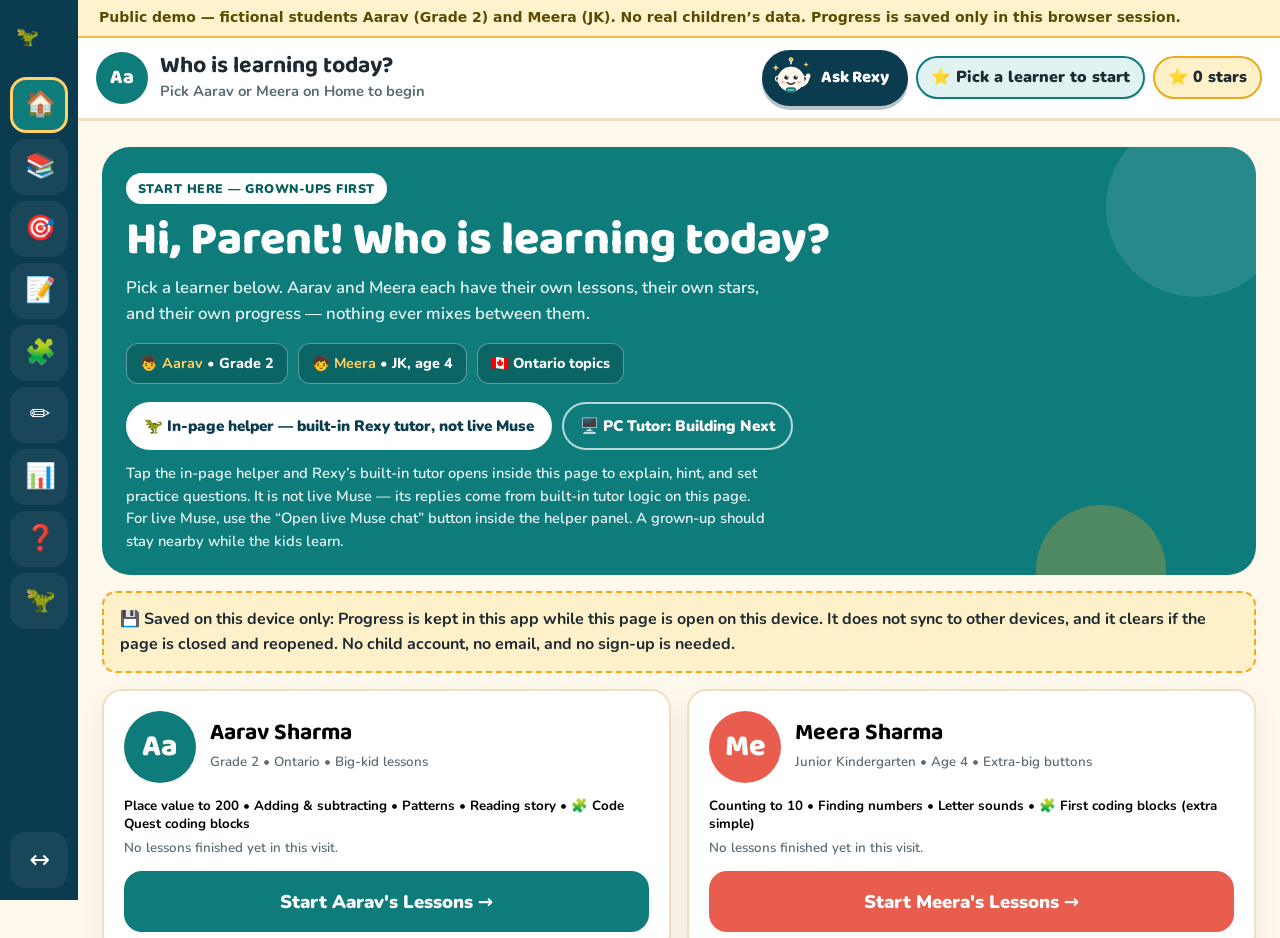
==== commit daa75828: "Re-publish BrightMind public demo: wide-desktop layout fix (rail pinned left, Ask Rexy top-bar butto" ====
--- a/brightmind-demo/index.html
+++ b/brightmind-demo/index.html
@@ -28,7 +28,7 @@
 html{scroll-behavior:smooth}
 body{margin:0;font-family:"Nunito",system-ui,sans-serif;background:var(--bg);color:var(--ink);line-height:1.55;-webkit-tap-highlight-color:transparent}
 h1,h2,h3,.display{font-family:"Baloo 2","Nunito",sans-serif;line-height:1.15;margin:0}
-.wrap{max-width:1020px;margin:0 auto;padding:0 16px 128px}
+.wrap{max-width:none;margin:0;padding:0 16px 56px}
 a{color:var(--teal-dark)} @media(prefers-color-scheme:dark){a{color:#7ED3D1}}
 button{font-family:inherit;cursor:pointer}
 .topbar{position:sticky;top:0;z-index:30;background:var(--bg);padding:10px 0 8px;border-bottom:2px solid var(--line)}
@@ -207,7 +207,7 @@
 .muse-floater.bubble-collapsed .muse-bubble-label{opacity:0;transform:scale(.6) translateX(14px);pointer-events:none}
 @media(max-width:480px){.muse-fab{width:70px;height:70px;flex-basis:70px}.muse-avatar{width:58px;height:58px}.muse-bubble-label{display:none}}
 /* Helper floater panel (the GUI that pops up) */
-.muse-panel{position:fixed;right:max(14px,env(safe-area-inset-right));bottom:106px;z-index:41;width:min(368px,calc(100vw - 28px));background:var(--card);color:var(--ink);border:3px solid #0B3B4F;border-radius:24px;box-shadow:0 24px 54px rgba(11,35,48,.38);overflow:hidden;opacity:0;transform:translateY(18px) scale(.92);transform-origin:bottom right;pointer-events:none;transition:opacity .22s ease,transform .22s cubic-bezier(.2,1.4,.4,1)}
+.muse-panel{position:fixed;right:max(14px,env(safe-area-inset-right));bottom:20px;z-index:41;width:min(368px,calc(100vw - 28px));background:var(--card);color:var(--ink);border:3px solid #0B3B4F;border-radius:24px;box-shadow:0 24px 54px rgba(11,35,48,.38);overflow:hidden;opacity:0;transform:translateY(18px) scale(.92);transform-origin:bottom right;pointer-events:none;transition:opacity .22s ease,transform .22s cubic-bezier(.2,1.4,.4,1)}
 .muse-panel.open{opacity:1;transform:translateY(0) scale(1);pointer-events:auto}
 @media(prefers-color-scheme:dark){.muse-panel{border-color:#7ED3D1}}
 .muse-panel-head{background:linear-gradient(135deg,#0E7C7B,#0B3B4F);color:#fff;padding:16px 16px 14px;display:flex;gap:12px;align-items:center;position:relative}
@@ -227,7 +227,7 @@
 #muse-panel-feedback{min-height:1.1em;font-size:.84rem;color:var(--teal-dark);margin-top:8px}
 @media(prefers-color-scheme:dark){#muse-panel-feedback{color:#7ED3D1}}
 /* In-page helper panel styles */
-.muse-panel{width:min(430px,calc(100vw - 20px));bottom:104px;max-height:min(82vh,760px);display:flex;flex-direction:column}
+.muse-panel{width:min(430px,calc(100vw - 20px));bottom:20px;max-height:min(82vh,760px);display:flex;flex-direction:column}
 .muse-panel-body{display:flex;flex-direction:column;gap:10px;max-height:none;overflow:hidden;padding:12px 14px 14px}
 .muse-chat-log{flex:1;min-height:260px;max-height:38vh;overflow:auto;background:var(--bg);border:2px solid var(--line);border-radius:16px;padding:12px;display:flex;flex-direction:column;gap:10px;scroll-behavior:smooth}
 .muse-msg{max-width:88%;padding:10px 12px;border-radius:16px;font-weight:700;font-size:.94rem;line-height:1.45;white-space:pre-wrap;word-break:break-word;animation:museMsgIn .25s ease both}
@@ -249,21 +249,21 @@
 .muse-chat-form input:focus{outline:3px solid var(--amber);outline-offset:1px;border-color:var(--teal)}
 .muse-chat-form button{flex:0 0 auto}
 .muse-inpage-badge{display:inline-flex;align-items:center;gap:6px;background:#FFD166;color:#3A2700;font-size:.72rem;font-weight:900;letter-spacing:.04em;text-transform:uppercase;padding:5px 9px;border-radius:999px}
-@media(max-width:480px){.muse-panel{bottom:96px}.muse-chat-log{max-height:42vh;min-height:230px}}
+@media(max-width:480px){.muse-panel{bottom:16px}.muse-chat-log{max-height:42vh;min-height:230px}}
 @media(prefers-reduced-motion:reduce){.muse-fab,.muse-fab:before,.muse-fab:after,.muse-bubble-label,.muse-avatar .eye,.muse-avatar .wave-arm,.muse-avatar .sparkle,.muse-avatar .bob,.muse-fab .muse-live-dot,.muse-msg,.muse-typing i{animation:none!important}.muse-panel{transition:none}}
 
 /* ===== ACE-style left rail + steady centre panel (kid-friendly) ===== */
 :root{ --rail-w:78px; --rail-w-open:238px; --c-home:#0E7C7B; --c-lessons:#2B6CB0; --c-quiz:#D98E04; --c-work:#2F9E44; --c-code:#5B4BC4; --c-draw:#E85D4D; --c-dash:#0B3B4F; --c-help:#B7791F; }
 html,body{height:100%}
-body{display:flex;overflow:hidden}
+body{display:block;overflow:hidden}
 :focus-visible{outline:4px solid var(--amber);outline-offset:2px;border-radius:10px}
-.app-rail{flex:0 0 var(--rail-w);width:var(--rail-w);height:100dvh;background:#0B3B4F;color:#fff;display:flex;flex-direction:column;gap:6px;padding:12px 10px;z-index:60;transition:width .22s ease,flex-basis .22s ease;overflow:hidden}
+.app-rail{position:fixed;left:0;top:0;width:var(--rail-w);height:100dvh;background:#0B3B4F;color:#fff;display:flex;flex-direction:column;gap:6px;padding:12px 10px;z-index:60;transition:width .22s ease;overflow:hidden}
 @media(prefers-color-scheme:dark){.app-rail{background:#0A2530}}
 .app-rail .rail-brand{display:flex;align-items:center;gap:10px;font-family:"Baloo 2";font-weight:800;font-size:1.15rem;padding:6px 6px 12px;white-space:nowrap}
 .app-rail .rail-brand small{display:block;font-family:"Nunito";font-size:.64rem;font-weight:800;letter-spacing:.05em;text-transform:uppercase;color:#9fd8d6}
 .rail-label{opacity:0;transition:opacity .15s ease;white-space:nowrap;font-weight:900;font-size:1rem}
-@media(hover:hover) and (min-width:861px){ .app-rail:hover{flex-basis:var(--rail-w-open);width:var(--rail-w-open)} .app-rail:hover .rail-label{opacity:1} }
-.app-rail.expanded{flex-basis:var(--rail-w-open);width:var(--rail-w-open)} .app-rail.expanded .rail-label{opacity:1}
+@media(hover:hover) and (min-width:861px){ .app-rail:hover{width:var(--rail-w-open);box-shadow:18px 0 44px rgba(6,26,34,.35)} .app-rail:hover .rail-label{opacity:1} }
+.app-rail.expanded{width:var(--rail-w-open);box-shadow:18px 0 44px rgba(6,26,34,.35)} .app-rail.expanded .rail-label{opacity:1}
 .rail-tab{display:flex;align-items:center;gap:12px;width:100%;min-height:56px;border:3px solid transparent;background:rgba(255,255,255,.06);color:#fff;border-radius:16px;padding:8px 10px;text-align:left}
 .rail-tab .ric{font-size:1.55rem;line-height:1;flex:0 0 34px;text-align:center}
 .rail-tab:active{transform:scale(.97)}
@@ -273,7 +273,7 @@
 .rail-tab[data-sec="code"].sel{background:var(--c-code)} .rail-tab[data-sec="draw"].sel{background:var(--c-draw)}
 .rail-tab[data-sec="dashboard"].sel{background:#12506B} .rail-tab[data-sec="help"].sel{background:var(--c-help)}
 .rail-toggle{margin-top:auto}
-.app-main{flex:1 1 auto;min-width:0;height:100dvh;display:flex;flex-direction:column;background:var(--bg)}
+.app-main{margin-left:var(--rail-w);min-width:0;height:100dvh;display:flex;flex-direction:column;background:var(--bg)}
 .panel-head{flex:0 0 auto;background:var(--card);border-bottom:3px solid var(--line);padding:12px 18px;display:flex;gap:12px;align-items:center;flex-wrap:wrap;z-index:20}
 .panel-head .ph-avatar{width:52px;height:52px;border-radius:50%;background:var(--teal);color:#fff;display:flex;align-items:center;justify-content:center;font-family:"Baloo 2";font-weight:800;font-size:1.25rem;flex:0 0 52px}
 .panel-head h2{font-size:1.45rem}
@@ -283,7 +283,7 @@
 .ph-prog{background:var(--teal-soft);border:2px solid var(--teal);border-radius:999px;padding:7px 13px;font-weight:900}
 .panel-body{flex:1 1 auto;overflow-y:auto;overflow-x:hidden;overscroll-behavior:contain;scroll-behavior:smooth}
 @media(prefers-reduced-motion:reduce){ .panel-body{scroll-behavior:auto} html{scroll-behavior:auto} .app-rail{transition:none} }
-.wrap{max-width:1020px;margin:0 auto;padding:6px 16px 110px;width:100%}
+.wrap{max-width:none;margin:0;padding:6px 24px 56px;width:100%}
 .qprogress{position:sticky;top:0;z-index:5;background:var(--amber);color:#3A2700;font-weight:900;font-size:1.05rem;border-radius:12px;padding:10px 14px;margin:12px 0;display:flex;justify-content:space-between;gap:10px;flex-wrap:wrap}
 .qbox.current-q{border-color:var(--amber);box-shadow:0 0 0 3px var(--amber-soft)}
 /* Drawing pad as a steady split view (question stays visible) */
@@ -312,7 +312,7 @@
   .panel-head h2{font-size:1.2rem}
   .panel-head .ph-avatar{width:44px;height:44px;flex-basis:44px;font-size:1.05rem}
   .ph-chip,.ph-prog{padding:5px 10px;font-size:.86rem}
-  .wrap{padding:4px 12px 150px}
+  .wrap{padding:4px 12px 72px}
   .draw-layout{grid-template-columns:1fr}
   .draw-qside{position:sticky;top:0;z-index:6;padding:10px 14px}
   .draw-qside .dq{font-size:1.1rem}
@@ -321,7 +321,7 @@
   .muse-bubble-label{display:none}
   .muse-fab{width:58px;height:58px;flex-basis:58px}
   .muse-avatar{width:48px;height:48px}
-  .muse-panel{bottom:88px}
+  .muse-panel{bottom:16px}
 }
 @media(max-width:400px){ :root{--rail-w:50px} .panel-head .ph-sub{display:none} }
 /* Drawer scrim (phones/tablets only, shown while the rail drawer is open) */
@@ -342,6 +342,14 @@
 .muse-panel-close{width:44px;height:44px}
 /* Height fallback for older Chrome/WebKit, then dynamic viewport height */
 .app-rail,.app-main{height:100vh;height:100dvh}
+/* Helper button docked in the panel header — always visible, never floats over lessons or buttons */
+.ph-helper{display:flex;align-items:center;gap:9px;background:#0B3B4F;border:3px solid #0B3B4F;color:#fff;border-radius:999px;padding:4px 16px 4px 5px;min-height:52px;font-weight:900;box-shadow:0 4px 0 rgba(11,59,79,.3)}
+.ph-helper .muse-avatar{width:42px;height:42px;flex:0 0 42px}
+.ph-helper .ph-helper-txt{font-family:"Baloo 2","Nunito",sans-serif;font-size:1.05rem;white-space:nowrap}
+.ph-helper:active{transform:scale(.96)}
+.ph-helper.wiggle .muse-avatar{animation:museWiggle .85s ease}
+@media(prefers-color-scheme:dark){.ph-helper{background:#7ED3D1;border-color:#7ED3D1;color:#0B2530}}
+@media(max-width:860px){.ph-helper{min-height:48px;padding:4px}.ph-helper .ph-helper-txt{display:none}.ph-helper .muse-avatar{width:38px;height:38px;flex-basis:38px}}
 
 </style>
 </head>
@@ -364,7 +372,30 @@
 <header class="panel-head" aria-label="Current lesson status">
   <div class="ph-avatar" id="ph-avatar" aria-hidden="true">Aa</div>
   <div><h2 id="ph-title">Who is learning today?</h2><p class="ph-sub" id="ph-sub">Pick Aarav or Meera on Home to begin</p></div>
-  <div class="ph-right"><span class="ph-prog" id="ph-progress">⭐ Pick a learner to start</span><span class="ph-chip" id="ph-stars">⭐ 0 stars</span></div>
+  <div class="ph-right"><button class="ph-helper" id="muse-fab" onclick="toggleMusePanel()" aria-haspopup="dialog" aria-expanded="false" aria-controls="muse-panel" aria-label="Open in-page helper — built-in Rexy tutor, not live Muse"><svg class="muse-avatar" viewBox="0 0 100 100" aria-hidden="true" focusable="false">
+      <path class="sparkle" d="M14 18 l2.2 5.4 5.4 2.2 -5.4 2.2 -2.2 5.4 -2.2 -5.4 -5.4 -2.2 5.4 -2.2z" fill="#FFD166"/>
+      <path class="sparkle s2" d="M86 12 l1.7 4.2 4.2 1.7 -4.2 1.7 -1.7 4.2 -1.7 -4.2 -4.2 -1.7 4.2 -1.7z" fill="#FFD166"/>
+      <g class="bob">
+        <line x1="50" y1="16" x2="50" y2="7" stroke="#fff" stroke-width="3.5" stroke-linecap="round"/>
+        <circle cx="50" cy="6" r="4.5" fill="#F2A81D" stroke="#fff" stroke-width="2"/>
+        <circle cx="19" cy="52" r="6" fill="#0B3B4F" stroke="#fff" stroke-width="2.5"/>
+        <circle cx="81" cy="52" r="6" fill="#0B3B4F" stroke="#fff" stroke-width="2.5"/>
+        <ellipse cx="50" cy="53" rx="31" ry="29" fill="#FFF8EC" stroke="#fff" stroke-width="2"/>
+        <circle class="eye" cx="39" cy="49" r="5" fill="#1E2A32"/>
+        <circle class="eye" cx="61" cy="49" r="5" fill="#1E2A32"/>
+        <circle cx="40.8" cy="47.2" r="1.7" fill="#fff"/>
+        <circle cx="62.8" cy="47.2" r="1.7" fill="#fff"/>
+        <ellipse cx="31" cy="60" rx="5" ry="3.2" fill="#FFB4A8" opacity=".85"/>
+        <ellipse cx="69" cy="60" rx="5" ry="3.2" fill="#FFB4A8" opacity=".85"/>
+        <path d="M41 61 Q50 69 59 61" stroke="#1E2A32" stroke-width="3.2" fill="none" stroke-linecap="round"/>
+        <rect x="38" y="72" width="24" height="13" rx="6.5" fill="#0E7C7B"/>
+        <circle cx="45" cy="78.5" r="1.8" fill="#fff"/><circle cx="50" cy="78.5" r="1.8" fill="#fff"/><circle cx="55" cy="78.5" r="1.8" fill="#fff"/>
+      </g>
+      <g class="wave-arm">
+        <path d="M76 68 Q90 62 91 48" stroke="#FFF8EC" stroke-width="7" fill="none" stroke-linecap="round"/>
+        <circle cx="91" cy="45" r="5.5" fill="#FFF8EC"/>
+      </g>
+    </svg><span class="ph-helper-txt">Ask Rexy</span></button><span class="ph-prog" id="ph-progress">⭐ Pick a learner to start</span><span class="ph-chip" id="ph-stars">⭐ 0 stars</span></div>
 </header>
 <div class="panel-body" id="panel-body">
 
@@ -453,7 +484,7 @@
         <li>Voice with a tap/type fallback<span class="st">Planned — voice only where the browser supports it safely</span></li>
         <li>Family testing on tablet &amp; iPad<span class="st">Planned — before the kids use it on their own</span></li>
       </ul>
-      <div class="notice" style="margin-bottom:0">Today, use the <strong>in-page helper</strong> above (built-in Rexy tutor, not live Muse) or the floating helper avatar at the bottom-right for help without leaving BrightMind. For live Muse, tap <strong>“Open live Muse chat”</strong> inside the helper panel — that opens muse.ai outside this app in a new tab. The PC tutor will later add saved progress and voice on the dedicated PC.</div>
+      <div class="notice" style="margin-bottom:0">Today, use the <strong>in-page helper</strong> above (built-in Rexy tutor, not live Muse) or the Ask Rexy button in the top bar for help without leaving BrightMind. For live Muse, tap <strong>“Open live Muse chat”</strong> inside the helper panel — that opens muse.ai outside this app in a new tab. The PC tutor will later add saved progress and voice on the dedicated PC.</div>
     </div>
   </div>
 
@@ -462,7 +493,7 @@
     <h3 style="margin:10px 0 6px">What this Phase 1 app is — and is not</h3>
     <ul style="font-weight:600;margin:8px 0;padding-left:20px">
       <li><strong>Rexy teaches with built-in lessons</strong> written for this app — original stories and questions, not copied from IXL, TVO, K5 or Khan Academy.</li>
-      <li><strong>In-page helper — built-in Rexy tutor, not live Muse:</strong> tap the floating helper avatar (bottom-right) or any <em>In-page helper</em> button and the helper slides open over this webpage. Its replies come from built-in Rexy tutor logic on this page — it is not a live Muse connection. It can explain topics, give hints, set practice questions and check answers right there. For live Muse, tap <em>Open live Muse chat</em> inside the panel — that is the live Muse chat outside this app and opens muse.ai in a new tab. <em>Page Help</em> (top menu) is separate built-in FAQs. The tutor on the dedicated PC is still being built for saved progress and voice.</li>
+      <li><strong>In-page helper — built-in Rexy tutor, not live Muse:</strong> tap the Ask Rexy button in the top bar or any <em>In-page helper</em> button and the helper slides open over this webpage. Its replies come from built-in Rexy tutor logic on this page — it is not a live Muse connection. It can explain topics, give hints, set practice questions and check answers right there. For live Muse, tap <em>Open live Muse chat</em> inside the panel — that is the live Muse chat outside this app and opens muse.ai in a new tab. <em>Page Help</em> (top menu) is separate built-in FAQs. The tutor on the dedicated PC is still being built for saved progress and voice.</li>
       <li><strong>Read-aloud</strong> uses your browser's voice (SpeechSynthesis). If your browser has no voice, the words stay on screen to read together.</li>
       <li><strong>Voice answering:</strong> <span id="sr-status">Checking your browser…</span></li>
       <li><strong>Curriculum:</strong> Topics follow Ontario Grade 2 and JK themes. <strong>Official expectation codes are unverified</strong> in this build, so none are shown as official.</li>
@@ -578,42 +609,7 @@
 
 </div></div>
 
-<!-- ============ HELPER FLOATER — tap the animated avatar ============ -->
-<div class="muse-floater" id="muse-floater">
-  <button class="muse-bubble-label" id="muse-bubble" onclick="toggleMusePanel()" aria-haspopup="dialog" aria-expanded="false" aria-controls="muse-panel" aria-label="Open in-page helper — built-in Rexy tutor, not live Muse">
-    <b id="muse-bubble-title">🦖 Hi! I&rsquo;m Rexy</b>
-    <span id="muse-bubble-sub">Tap me — in-page help &amp; practice!</span>
-  </button>
-  <button class="muse-fab" id="muse-fab" onclick="toggleMusePanel()" aria-haspopup="dialog" aria-expanded="false" aria-controls="muse-panel" aria-label="Open in-page helper — built-in Rexy tutor, not live Muse">
-    <span class="muse-live-dot" aria-hidden="true"></span>
-    <svg class="muse-avatar" viewBox="0 0 100 100" aria-hidden="true" focusable="false">
-      <path class="sparkle" d="M14 18 l2.2 5.4 5.4 2.2 -5.4 2.2 -2.2 5.4 -2.2 -5.4 -5.4 -2.2 5.4 -2.2z" fill="#FFD166"/>
-      <path class="sparkle s2" d="M86 12 l1.7 4.2 4.2 1.7 -4.2 1.7 -1.7 4.2 -1.7 -4.2 -4.2 -1.7 4.2 -1.7z" fill="#FFD166"/>
-      <g class="bob">
-        <line x1="50" y1="16" x2="50" y2="7" stroke="#fff" stroke-width="3.5" stroke-linecap="round"/>
-        <circle cx="50" cy="6" r="4.5" fill="#F2A81D" stroke="#fff" stroke-width="2"/>
-        <circle cx="19" cy="52" r="6" fill="#0B3B4F" stroke="#fff" stroke-width="2.5"/>
-        <circle cx="81" cy="52" r="6" fill="#0B3B4F" stroke="#fff" stroke-width="2.5"/>
-        <ellipse cx="50" cy="53" rx="31" ry="29" fill="#FFF8EC" stroke="#fff" stroke-width="2"/>
-        <circle class="eye" cx="39" cy="49" r="5" fill="#1E2A32"/>
-        <circle class="eye" cx="61" cy="49" r="5" fill="#1E2A32"/>
-        <circle cx="40.8" cy="47.2" r="1.7" fill="#fff"/>
-        <circle cx="62.8" cy="47.2" r="1.7" fill="#fff"/>
-        <ellipse cx="31" cy="60" rx="5" ry="3.2" fill="#FFB4A8" opacity=".85"/>
-        <ellipse cx="69" cy="60" rx="5" ry="3.2" fill="#FFB4A8" opacity=".85"/>
-        <path d="M41 61 Q50 69 59 61" stroke="#1E2A32" stroke-width="3.2" fill="none" stroke-linecap="round"/>
-        <rect x="38" y="72" width="24" height="13" rx="6.5" fill="#0E7C7B"/>
-        <circle cx="45" cy="78.5" r="1.8" fill="#fff"/><circle cx="50" cy="78.5" r="1.8" fill="#fff"/><circle cx="55" cy="78.5" r="1.8" fill="#fff"/>
-      </g>
-      <g class="wave-arm">
-        <path d="M76 68 Q90 62 91 48" stroke="#FFF8EC" stroke-width="7" fill="none" stroke-linecap="round"/>
-        <circle cx="91" cy="45" r="5.5" fill="#FFF8EC"/>
-      </g>
-    </svg>
-  </button>
-</div>
-
-<!-- In-page helper — opens inside this webpage when the avatar is tapped -->
+<!-- In-page helper — opens inside this webpage when the Ask Rexy button in the top bar (or any In-page helper button) is tapped -->
 <div class="muse-panel" id="muse-panel" role="dialog" aria-label="In-page helper — built-in Rexy tutor, not live Muse" aria-hidden="true">
   <div class="muse-panel-head">
     <svg class="muse-avatar" viewBox="0 0 100 100" aria-hidden="true" focusable="false">
@@ -658,7 +654,7 @@
       <button class="btn muse" type="submit" style="border-radius:999px;min-height:48px">Send ➤</button>
     </form>
     <p id="muse-panel-feedback" role="status"></p>
-    <p class="muse-panel-note" style="margin-top:0!important">This helper’s replies come from built-in Rexy tutor logic on this page — not from a live Muse connection. Your lesson is still underneath. Close with ✕ and tap the floating Rexy avatar any time to come back. Grown-ups: please stay nearby while the kids learn.</p>
+    <p class="muse-panel-note" style="margin-top:0!important">This helper’s replies come from built-in Rexy tutor logic on this page — not from a live Muse connection. Your lesson is still underneath. Close with ✕ and tap Ask Rexy in the top bar any time to come back. Grown-ups: please stay nearby while the kids learn.</p>
     <div style="border:2px solid var(--teal);border-radius:14px;padding:12px;background:var(--teal-soft)">
       <p style="font-weight:900;margin:0 0 4px">Want live Muse instead?</p>
       <p style="font-weight:600;margin:0 0 10px;font-size:.9rem">This is the live Muse chat outside this app. It opens muse.ai in a new tab and needs a grown-up sign-in.</p>
@@ -877,7 +873,7 @@
 function genPlaceValue(){
   var qs=[];
   for(var i=0;i<2;i++){ var n=rnd(21,99); var t=Math.floor(n/10), o=n%10;
-    qs.push({skill:'placeValue',type:'choice',prompt:'What is '+n+' made of?',choices:shuffle([t+' tens and '+o+' ones',(t+1)+' tens and '+o+' ones',t+' tens and '+(o===9?0:o+1)+' ones',(t===9?1:t+1)+' tens and '+(o===0?1:o-1)+' ones']),answer:t+' tens and '+o+' ones',hint:'Look at the middle/end digits. The tens digit tells you how many tens.',explain:'Step 1: In '+n+', the tens digit is '+t+'. Step 2: The ones digit is '+o+'. Step 3: So '+n+' = '+t+' tens and '+o+' ones.'});
+    qs.push({skill:'placeValue',type:'choice',prompt:'What is '+n+' made of?',choices:shuffle([t+' tens and '+o+' ones',(t+1)+' tens and '+o+' ones',t+' tens and '+(o===9?0:o+1)+' ones',(t===9?0:t+1)+' tens and '+(o===0?9:o-1)+' ones']),answer:t+' tens and '+o+' ones',hint:'Look at the middle/end digits. The tens digit tells you how many tens.',explain:'Step 1: In '+n+', the tens digit is '+t+'. Step 2: The ones digit is '+o+'. Step 3: So '+n+' = '+t+' tens and '+o+' ones.'});
   }
   var t2=rnd(2,9), o2=rnd(0,9), n2=t2*10+o2;
   qs.push({skill:'placeValue',type:'number',prompt:'A number has '+t2+' tens and '+o2+' ones. What is the number?',answer:n2,hint:'Put the tens first, then the ones: '+t2+' tens means '+ (t2*10) +'.',explain:'Step 1: '+t2+' tens = '+(t2*10)+'. Step 2: Add '+o2+' ones: '+(t2*10)+' + '+o2+' = '+n2+'.'});
@@ -1448,7 +1444,7 @@
 }
 /* ================= HELPER ================= */
 var FAQS=[
-  {q:'Is the in-page helper live Muse?',a:'No. The in-page helper is a built-in Rexy tutor on this page \u2014 its replies come from built-in tutor logic, not from a live Muse connection. Tap the floating Rexy avatar at the bottom-right, or any \u201cIn-page helper\u201d button, to open it. Pick Aarav, Meera, or Grown-ups inside, type a question or tap a quick button, and Rexy will explain, hint, set a practice question, or check a sum like 47 + 25. For live Muse, tap \u201cOpen live Muse chat\u201d inside the helper panel \u2014 that is the live Muse chat outside this app and opens muse.ai in a new tab.'},
+  {q:'Is the in-page helper live Muse?',a:'No. The in-page helper is a built-in Rexy tutor on this page \u2014 its replies come from built-in tutor logic, not from a live Muse connection. Tap the Ask Rexy button in the top bar, or any \u201cIn-page helper\u201d button, to open it. Pick Aarav, Meera, or Grown-ups inside, type a question or tap a quick button, and Rexy will explain, hint, set a practice question, or check a sum like 47 + 25. For live Muse, tap \u201cOpen live Muse chat\u201d inside the helper panel \u2014 that is the live Muse chat outside this app and opens muse.ai in a new tab.'},
   {q:'How do I start a lesson?',a:'From Parent Home, tap your child\u2019s big card, then tap any lesson card. Rexy teaches first, then the questions appear below.'},
   {q:'How do hints work?',a:'Every question has a yellow 💡 Hint button. A hint points you in the right direction without giving the answer, so you still get to figure it out.'},
   {q:'What happens if I get a question wrong?',a:'Nothing bad! After you tap “I\u2019m Done,” a section called Learn From Your Mistakes shows what you picked, the correct answer, and Rexy\u2019s step-by-step explanation. Then you can try a brand-new test.'},
@@ -1571,7 +1567,7 @@
       return 'Here\u2019s a fresh one just for you, '+museName()+'! 🎯\n\n'+q.prompt+extra+ch+'\n\nType your answer here and I\u2019ll check it. Stuck? Ask me for a hint first!';
     }catch(e){ return 'Here\u2019s a quick one: What is 10 more than 47? Type your answer and I\u2019ll check it!'; }
   }
-  if(t.indexOf('navigate')>-1 || t.indexOf('how do i use')>-1 || t.indexOf('where is')>-1 || t.indexOf('help me')>-1 || t.indexOf('drawing')>-1 || t.indexOf('scratch')>-1) return 'I\u2019ll guide you — you don\u2019t have to leave this chat to find things, but here\u2019s the map 🧭:\n\n• Lessons: Parent Home → tap Aarav or Meera → tap a lesson card\n• Coding: 🧩 Code Quest button at the top, or the Code Quest card on the lessons page\n• Scratch paper: ✏️ Drawing Pad button at the very top\n• Your stars & gaps: 📊 Parent Dashboard at the top\n• This helper: the floating Rexy avatar (bottom-right) — that\u2019s me, the in-page helper!\n\nClose this chat with ✕ when you\u2019re ready and your lesson will be right where you left it.';
+  if(t.indexOf('navigate')>-1 || t.indexOf('how do i use')>-1 || t.indexOf('where is')>-1 || t.indexOf('help me')>-1 || t.indexOf('drawing')>-1 || t.indexOf('scratch')>-1) return 'I\u2019ll guide you — you don\u2019t have to leave this chat to find things, but here\u2019s the map 🧭:\n\n• Lessons: Parent Home → tap Aarav or Meera → tap a lesson card\n• Coding: 🧩 Code Quest button at the top, or the Code Quest card on the lessons page\n• Scratch paper: ✏️ Drawing Pad button at the very top\n• Your stars & gaps: 📊 Parent Dashboard at the top\n• This helper: the Ask Rexy button in the top bar — that\u2019s me, the in-page helper!\n\nClose this chat with ✕ when you\u2019re ready and your lesson will be right where you left it.';
   if(t.indexOf('hello')>-1 || t.indexOf('hi')===0 || t==='hey') return 'Hello, '+museName()+'! 👋 Great to see you inside BrightMind! I\u2019m Rexy, your in-page helper (built-in tutor, not live Muse). Shall we do a practice question, learn place value, or check a sum? Just type what you\u2019d like.';
   if(t.indexOf('thank')>-1) return 'You\u2019re so welcome! 🌟 I\u2019m proud of how hard you\u2019re working. Want one more practice question before you go?';
   if(t.indexOf('mistake')>-1 || t.indexOf('wrong')>-1 || t.indexOf('explain')>-1) return 'Mistakes are how brains grow — let\u2019s fix it together, step by step! 🔍\n\nTell me the question (or type the sum, like 47 + 25) and what answer you got, and I\u2019ll show you exactly where it went tricky and how to get the right answer. You can also finish a lesson and read “Learn From Your Mistakes” there.';
@@ -1588,35 +1584,17 @@
 document.addEventListener('keydown',function(e){ if(e.key==='Escape' && musePanelIsOpen) toggleMusePanel(false); });
 document.addEventListener('click',function(e){
   if(!musePanelIsOpen) return;
-  var panel=document.getElementById('muse-panel'), floater=document.getElementById('muse-floater');
+  var panel=document.getElementById('muse-panel');
   var opener = e.target && e.target.closest ? e.target.closest('[onclick*="openMuseChat"],[onclick*="toggleMusePanel"]') : null;
   if(opener) return;
-  if(panel && floater && !panel.contains(e.target) && !floater.contains(e.target)) toggleMusePanel(false);
+  if(panel && !panel.contains(e.target)) toggleMusePanel(false);
 });
 (function(){
   setMuseLearner('aarav',false);
-  /* While the centre panel scrolls, shrink the floating avatar so it never sits on top of the words being read; it grows back when scrolling stops. */
-  var pbEl=document.getElementById('panel-body'), flEl=document.getElementById('muse-floater'), shrinkT=null;
-  if(pbEl && flEl){ pbEl.addEventListener('scroll',function(){ flEl.classList.add('mini'); if(shrinkT) clearTimeout(shrinkT); shrinkT=setTimeout(function(){ flEl.classList.remove('mini'); },700); },{passive:true}); }
   /* Escape also closes the rail drawer on tablets with keyboards */
   document.addEventListener('keydown',function(e){ if(e.key==='Escape'){ var r=document.getElementById('app-rail'); if(r && r.classList.contains('expanded')) toggleRail(false); } });
   var chatForm=document.getElementById('muse-chat-form');
   if(chatForm){ chatForm.addEventListener('submit',function(e){ e.preventDefault(); var inp=document.getElementById('muse-chat-input'); var v=inp?inp.value:''; if(inp) inp.value=''; sendMuseText(v); if(inp) inp.focus(); }); }
-  /* On tablets/narrow screens, tuck the speech bubble away after a hello so the floater never sits on top of page buttons — the animated avatar stays as the tap target. */
-  setTimeout(function(){
-    if(window.innerWidth<=900){ var f=document.getElementById('muse-floater'); if(f) f.classList.add('bubble-collapsed'); }
-  },4500);
-  var lines=[
-    ['🦖 Hi! I\u2019m Rexy','Tap me — in-page help & practice!'],
-    ['💬 Stuck on a question?','Tap me — I\u2019ll explain it!'],
-    ['⭐ Ready for a new test?','Tap me — let\u2019s practise together!']
-  ], li=0;
-  setInterval(function(){
-    if(musePanelIsOpen) return;
-    li=(li+1)%lines.length;
-    var t=document.getElementById('muse-bubble-title'), s=document.getElementById('muse-bubble-sub');
-    if(t) t.textContent=lines[li][0]; if(s) s.textContent=lines[li][1];
-  },5500);
   setInterval(function(){
     if(musePanelIsOpen) return;
     var fab=document.getElementById('muse-fab'); if(!fab) return;
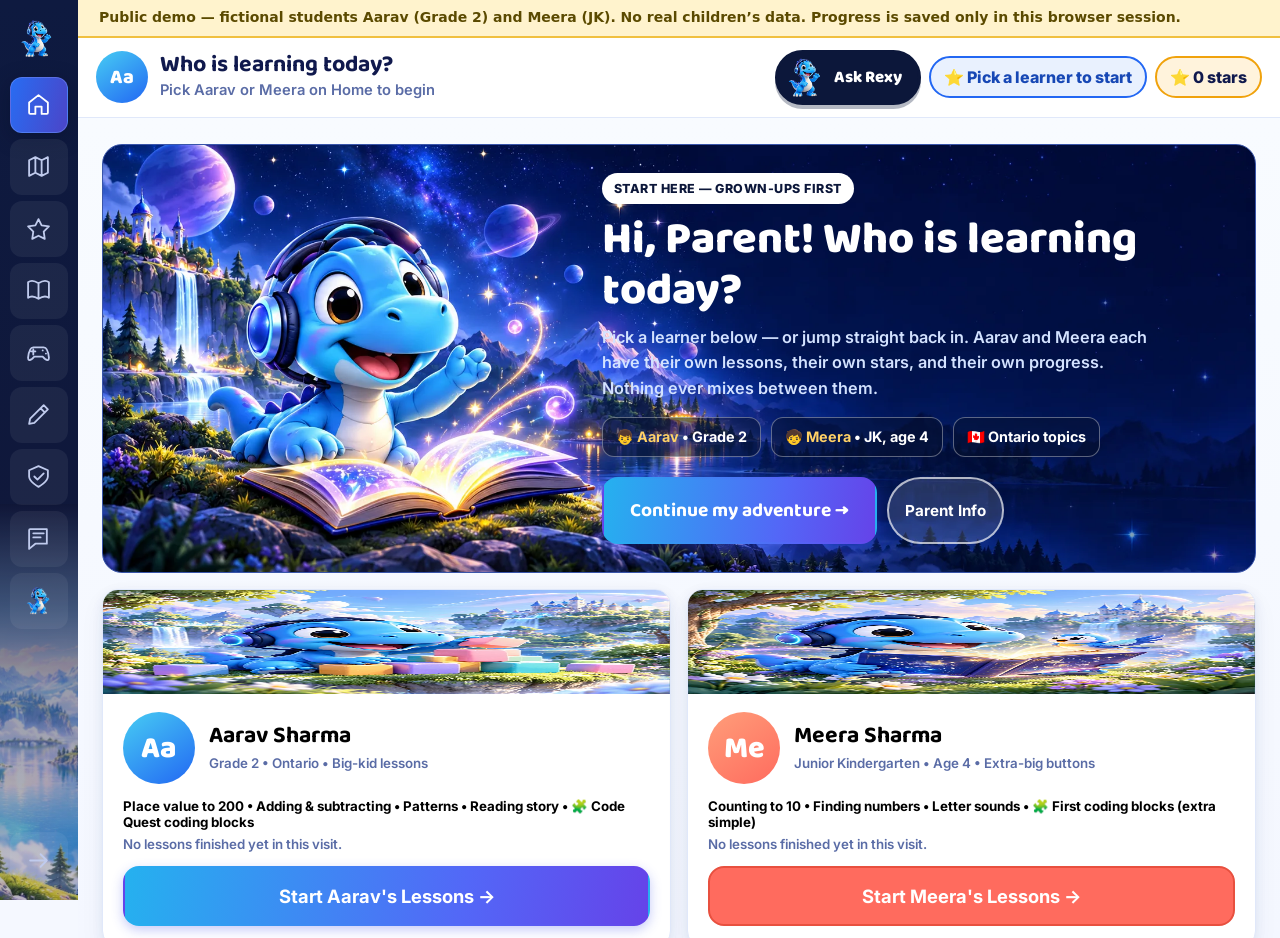
==== commit cd9d51f1: "Re-publish BrightMind public demo: Rexy Discovery World redesign (midnight-navy rail, kit artwork, C" ====
--- a/brightmind-demo/index.html
+++ b/brightmind-demo/index.html
@@ -3,111 +3,123 @@
 <head>
 <meta charset="utf-8"/>
 <meta name="viewport" content="width=device-width, initial-scale=1, viewport-fit=cover"/>
-<meta name="color-scheme" content="light dark"/>
-<link rel="icon" href="data:,"/>
+<meta name="color-scheme" content="light"/>
+<link rel="icon" href="[data-uri]"/>
 <title>BrightMind AI — Rexy Learn (Public Demo)</title>
 <link rel="preconnect" href="https://fonts.googleapis.com">
 <link rel="preconnect" href="https://fonts.gstatic.com" crossorigin>
-<link href="https://fonts.googleapis.com/css2?family=Baloo+2:wght@600;700;800&family=Nunito:wght@500;600;700;800;900&display=swap" rel="stylesheet">
+<link href="https://fonts.googleapis.com/css2?family=Baloo+2:wght@600;700;800&family=Inter:wght@400;600;700;800;900&display=swap" rel="stylesheet">
 <style>
+/* ===== Rexy Discovery World — visual suite v2 tokens (kit: midnight navy #0c173a, electric blue #2267f3, violet #6345ed, canvas #f5f8ff) ===== */
 :root{
-  --bg:#FFF8EC; --card:#FFFFFF; --ink:#1E2A32; --muted:#5B6B74; --line:#F0DFC2;
-  --teal:#0E7C7B; --teal-dark:#095E5D; --teal-soft:#E0F2F1;
-  --amber:#F2A81D; --amber-soft:#FEF0C8; --coral:#E85D4D; --coral-soft:#FDE8E4;
-  --blue:#2B6CB0; --blue-soft:#E2ECF8; --green:#2F9E44; --green-soft:#E2F5E5;
-  --violet:#5B4BC4; --violet-soft:#E9E5FB; --board:#22303A; --board-cell:#2E404D;
-  --radius:20px; --shadow:0 4px 0 rgba(30,42,50,.08),0 12px 28px rgba(30,42,50,.07);
-}
-@media (prefers-color-scheme: dark){
-  :root{ --bg:#141D22; --card:#1E2C33; --ink:#F2EFE6; --muted:#A9B8BE; --line:#33454E;
-  --teal-soft:#173B3B; --amber-soft:#3D3110; --coral-soft:#42221E; --blue-soft:#1C2E44; --green-soft:#1B3520;
-  --violet-soft:#2E2A54; --board:#101A20; --board-cell:#1D2D38;
-  --shadow:0 4px 0 rgba(0,0,0,.25),0 12px 28px rgba(0,0,0,.3);}
+  --bg:#F5F8FF; --card:#FFFFFF; --ink:#10194D; --muted:#5A6CA6; --line:#E0E8FA;
+  --teal:#2267F3; --teal-dark:#1748B5; --teal-soft:#E9F1FE;
+  --amber:#F0A20C; --amber-soft:#FFF3DC; --coral:#FF6B5E; --coral-soft:#FFE9E6;
+  --blue:#2267F3; --blue-soft:#E9F1FE; --green:#1F9D74; --green-soft:#E1F7EC;
+  --violet:#6345ED; --violet-soft:#EFEAFF; --navy:#0C173A; --board:#131F4D; --board-cell:#22336E;
+  --radius:16px; --shadow:0 3px 12px rgba(29,60,121,.07),0 10px 26px rgba(29,60,121,.05);
+  --grad-primary:linear-gradient(100deg,#25B1EF,#5367F7 65%,#6543E9);
 }
 *{box-sizing:border-box}
 html{scroll-behavior:smooth}
-body{margin:0;font-family:"Nunito",system-ui,sans-serif;background:var(--bg);color:var(--ink);line-height:1.55;-webkit-tap-highlight-color:transparent}
-h1,h2,h3,.display{font-family:"Baloo 2","Nunito",sans-serif;line-height:1.15;margin:0}
+body{margin:0;font-family:"Inter",system-ui,-apple-system,"Segoe UI",sans-serif;background:var(--bg);color:var(--ink);line-height:1.55;-webkit-tap-highlight-color:transparent}
+h1,h2,h3,.display{font-family:"Baloo 2","Inter",sans-serif;line-height:1.15;margin:0}
 .wrap{max-width:none;margin:0;padding:0 16px 56px}
-a{color:var(--teal-dark)} @media(prefers-color-scheme:dark){a{color:#7ED3D1}}
+a{color:var(--teal-dark)}
 button{font-family:inherit;cursor:pointer}
-.topbar{position:sticky;top:0;z-index:30;background:var(--bg);padding:10px 0 8px;border-bottom:2px solid var(--line)}
-.topbar-in{max-width:1020px;margin:0 auto;padding:0 16px;display:flex;flex-wrap:wrap;gap:8px;align-items:center;justify-content:space-between}
-.brand{display:flex;align-items:center;gap:10px;font-family:"Baloo 2";font-weight:800;font-size:1.25rem}
-.brand small{display:block;font-family:"Nunito";font-size:.72rem;font-weight:800;letter-spacing:.04em;text-transform:uppercase;color:var(--muted)}
-.navbtns{display:flex;flex-wrap:wrap;gap:8px}
-.btn{border:2px solid var(--line);background:var(--card);color:var(--ink);font-weight:900;font-size:.95rem;padding:11px 16px;border-radius:999px;min-height:48px;display:inline-flex;align-items:center;gap:8px;justify-content:center;text-decoration:none}
-.btn:active{transform:scale(.97)}
-.btn.primary{background:var(--teal);border-color:var(--teal);color:#fff}
-.btn.amber{background:var(--amber);border-color:var(--amber);color:#3A2700}
-.btn.coral{background:var(--coral);border-color:var(--coral);color:#fff}
-.btn.big{font-size:1.15rem;padding:16px 22px;min-height:60px;border-radius:18px;width:100%}
+.btn{border:2px solid var(--line);background:var(--card);color:var(--ink);font-weight:700;font-size:.95rem;padding:11px 16px;border-radius:999px;min-height:48px;display:inline-flex;align-items:center;gap:8px;justify-content:center;text-decoration:none;transition:transform .12s ease,box-shadow .12s ease,filter .12s ease}
+.btn:active{transform:scale(.96);filter:brightness(.96)}
+.btn.primary{background:var(--grad-primary);border-color:transparent;color:#fff;box-shadow:0 4px 12px rgba(50,70,235,.28)}
+.btn.amber{background:#FFC93F;border-color:#F0A20C;color:#4A2E00}
+.btn.coral{background:var(--coral);border-color:#E8503F;color:#fff}
+.btn.big{font-size:1.15rem;padding:16px 22px;min-height:60px;border-radius:16px;width:100%}
 .btn:disabled{opacity:.5}
-.hero{margin:20px 0 16px;background:var(--teal);color:#fff;border-radius:28px;padding:26px 24px 22px;position:relative;overflow:hidden}
-.hero:after{content:"";position:absolute;right:-30px;top:-30px;width:180px;height:180px;border-radius:50%;background:rgba(255,255,255,.10)}
-.hero:before{content:"";position:absolute;right:90px;bottom:-60px;width:130px;height:130px;border-radius:50%;background:rgba(242,168,29,.28)}
-.hero h1{font-size:clamp(1.9rem,6vw,2.9rem);font-weight:800;margin:10px 0 8px;position:relative;z-index:1}
-.hero p{margin:0;max-width:640px;font-size:1.05rem;font-weight:600;color:#E6F5F4;position:relative;z-index:1}
-.pill{display:inline-block;background:#fff;color:var(--teal-dark);font-weight:900;font-size:.78rem;letter-spacing:.04em;text-transform:uppercase;padding:6px 12px;border-radius:999px;position:relative;z-index:1}
+/* ===== Home hero — kit hero-discovery scene, copy over the right side ===== */
+.hero{margin:20px 0 16px;background-color:#0E1B4A;background-image:url([data-uri]);background-size:cover;background-position:31% center;color:#fff;border:1px solid #3955AA;border-radius:20px;padding:28px 26px;position:relative;overflow:hidden;min-height:320px;display:flex;align-items:center}
+.hero-copy{margin-left:43%;width:57%;position:relative;z-index:1}
+.hero h1{font-size:clamp(1.9rem,5vw,2.8rem);font-weight:800;margin:10px 0 8px;color:#fff}
+.hero p{margin:0;max-width:560px;font-size:1.02rem;font-weight:600;color:#D3E2FF}
+.pill{display:inline-block;background:#fff;color:var(--navy);font-weight:800;font-size:.78rem;letter-spacing:.04em;text-transform:uppercase;padding:6px 12px;border-radius:999px;position:relative;z-index:1}
 .hero-stats{display:flex;flex-wrap:wrap;gap:10px;margin-top:16px;position:relative;z-index:1}
-.hero-stats span{background:rgba(0,0,0,.18);border:1.5px solid rgba(255,255,255,.35);padding:8px 13px;border-radius:12px;font-weight:800;font-size:.9rem}
+.hero-stats span{background:rgba(7,17,48,.55);border:1.5px solid rgba(255,255,255,.35);padding:8px 13px;border-radius:12px;font-weight:700;font-size:.9rem}
 .hero-stats b{color:#FFD166}
+.btn.continue{background:var(--grad-primary);border-color:transparent;color:#fff;box-shadow:0 6px 18px rgba(50,70,235,.4);font-family:"Baloo 2";font-size:1.2rem;padding:16px 26px;min-height:62px;border-radius:16px}
+.btn.continue:active{transform:scale(.96)}
+@media(max-width:820px){.hero{padding:22px 18px;min-height:0}.hero-copy{margin-left:0;width:100%;background:rgba(9,19,50,.78);border-radius:16px;padding:18px}}
 .grid2{display:grid;grid-template-columns:1fr 1fr;gap:16px}
 @media(max-width:680px){.grid2{grid-template-columns:1fr}}
-.card{background:var(--card);border:2px solid var(--line);border-radius:var(--radius);padding:20px;box-shadow:var(--shadow)}
+.card{background:var(--card);border:1px solid var(--line);border-radius:var(--radius);padding:20px;box-shadow:var(--shadow)}
 .card h2{font-size:1.45rem;margin-bottom:6px}
 .card h3{font-size:1.2rem}
 .muted{color:var(--muted);font-weight:600}
-.tag{display:inline-block;font-size:.75rem;font-weight:900;letter-spacing:.03em;text-transform:uppercase;padding:4px 10px;border-radius:999px;background:var(--teal-soft);color:var(--teal-dark)}
-@media(prefers-color-scheme:dark){.tag{color:#8FE3E1}}
-.tag.amberT{background:var(--amber-soft);color:#7A5200} @media(prefers-color-scheme:dark){.tag.amberT{color:#FFD166}}
-.tag.coralT{background:var(--coral-soft);color:#8F2A1F} @media(prefers-color-scheme:dark){.tag.coralT{color:#FFB4A8}}
-.profile-card{text-align:left;width:100%}
+.tag{display:inline-block;font-size:.75rem;font-weight:800;letter-spacing:.03em;text-transform:uppercase;padding:4px 10px;border-radius:999px;background:var(--teal-soft);color:var(--teal-dark)}
+.tag.amberT{background:var(--amber-soft);color:#8A5B00}
+.tag.coralT{background:var(--coral-soft);color:#B03327}
+.profile-card{text-align:left;width:100%;padding:0;overflow:hidden}
+.profile-scene{height:104px;background-image:url([data-uri]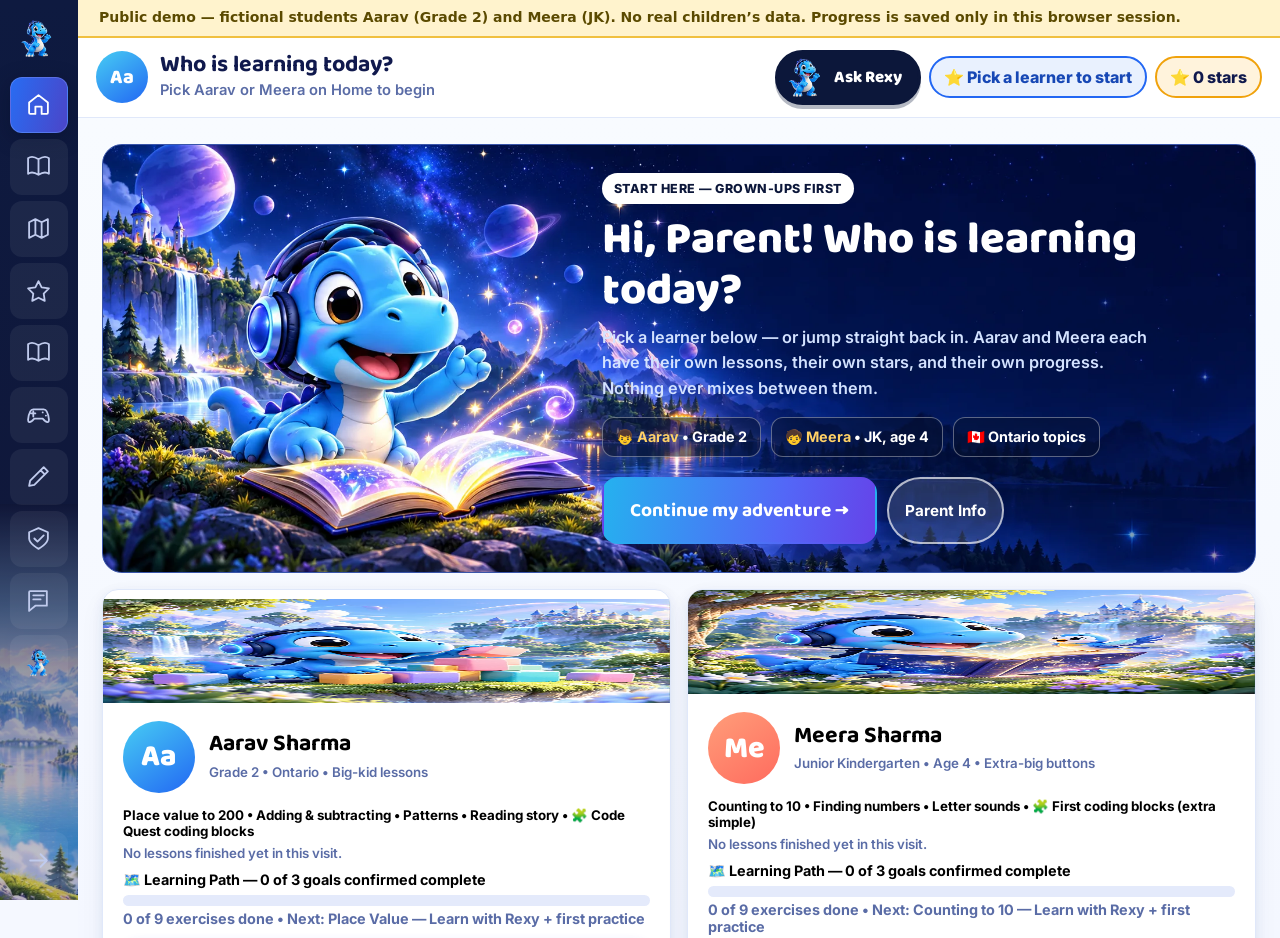
==== commit 715a3cfb: "Re-publish BrightMind public demo: Learning Path (P6-07) — course → goals → exercises, per-learner p" ====
--- a/brightmind-demo/index.html
+++ b/brightmind-demo/index.html
@@ -191,6 +191,40 @@
 .status-list li .st{font-size:.72rem;font-weight:800;letter-spacing:.04em;text-transform:uppercase;color:var(--muted);display:block}
 .chat-strip{display:flex;gap:12px;flex-wrap:wrap;align-items:center;justify-content:space-between;background:var(--card);border:2px solid var(--teal);border-radius:16px;padding:14px 16px;margin:14px 0}
 .chat-strip p{margin:0;font-weight:700;flex:1 1 240px}
+/* ===== Learning Path (P6-07): course → goals → exercises ===== */
+.path-overall{background:linear-gradient(140deg,#E7F4FF,#F4EFFF);border:2px solid #C9BFFB}
+.path-bar{height:16px;background:#E4EAFB;border-radius:999px;overflow:hidden;margin:8px 0 4px}
+.path-bar i{display:block;height:100%;border-radius:999px;background:linear-gradient(90deg,#25B1EF,#5367F7 65%,#6543E9);transition:width .4s ease}
+.path-counters{display:flex;gap:8px;flex-wrap:wrap;margin-top:12px}
+.path-counters span{background:#fff;border:2px solid var(--line);border-radius:999px;padding:7px 13px;font-weight:800;font-size:.9rem}
+.path-counters span b{color:var(--teal-dark)}
+.goal-list{position:relative;margin-top:16px;display:grid;gap:16px}
+.goal-card{position:relative}
+.goal-head{display:flex;gap:14px;align-items:flex-start}
+.goal-num{width:46px;height:46px;flex:0 0 46px;border-radius:50%;background:var(--navy);color:#fff;font-family:"Baloo 2";font-weight:800;font-size:1.3rem;display:grid;place-items:center}
+.goal-card.done .goal-num{background:var(--green)}
+.goal-card.ready .goal-num{background:var(--amber);color:#4A2E00}
+.goal-status{font-size:.74rem;font-weight:800;letter-spacing:.04em;text-transform:uppercase;padding:5px 11px;border-radius:999px;background:var(--teal-soft);color:var(--teal-dark);white-space:nowrap}
+.goal-status.readyS{background:var(--amber-soft);color:#8A5B00}
+.goal-status.doneS{background:var(--green-soft);color:#0E6B4A}
+.ex-list{list-style:none;margin:14px 0 0;padding:0;display:grid;gap:9px}
+.ex-list li{display:flex;gap:12px;align-items:center;background:#FBFCFF;border:2px solid var(--line);border-radius:14px;padding:12px 14px}
+.ex-list li.ex-done{border-color:#BFE8D6;background:var(--green-soft)}
+.ex-mark{width:34px;height:34px;flex:0 0 34px;border-radius:50%;border:3px solid var(--line);background:#fff;display:grid;place-items:center;font-weight:900;color:var(--muted)}
+.ex-done .ex-mark{border-color:var(--green);background:var(--green);color:#fff}
+.ex-list .ex-body{flex:1;min-width:0}
+.ex-list .ex-body b{display:block;font-size:1rem}
+.ex-list .ex-body span{color:var(--muted);font-weight:600;font-size:.88rem}
+.explain-box{margin-top:12px;background:var(--amber-soft);border:2px solid #F0C75E;border-radius:14px;padding:14px}
+.explain-box .choices{margin-top:10px}
+.review-ev{display:grid;grid-template-columns:1fr 1fr;gap:10px;margin:12px 0}
+@media(max-width:560px){.review-ev{grid-template-columns:1fr}}
+.review-ev div{background:#FBFCFF;border:2px solid var(--line);border-radius:12px;padding:11px 13px;font-weight:600;font-size:.93rem}
+.review-ev div b{display:block;font-size:1.05rem}
+.path-mini{margin:0 0 14px;text-align:left}
+.path-mini .path-bar{height:11px;margin:6px 0 4px}
+.path-mini p{margin:0;font-weight:700;font-size:.9rem}
+
 /* ===== Parent dashboard: what-next + weekly chart ===== */
 .next-card{margin-top:16px;border:2px solid #C9BFFB;background:linear-gradient(140deg,#E7F4FF,#F4EFFF);display:flex;gap:16px;align-items:center}
 .next-card img.badge-art{width:64px;height:76px;object-fit:contain;flex:0 0 64px}
@@ -361,7 +395,8 @@
 <nav class="app-rail" id="app-rail" aria-label="BrightMind sections">
   <div class="rail-brand"><img class="rail-mascot" src="[data-uri]" alt="" aria-hidden="true"><span class="rail-label">BrightMind AI<small>Rexy Learn</small></span></div>
   <button class="rail-tab sel" data-sec="home" onclick="railGo('home',this)" aria-label="Home"><span class="ric" aria-hidden="true"><svg><use href="#i-home"/></svg></span><span class="rail-label">Home</span></button>
-  <button class="rail-tab" data-sec="learner" onclick="railGo('learner',this)" aria-label="Lessons"><span class="ric" aria-hidden="true"><svg><use href="#i-map"/></svg></span><span class="rail-label">Lessons</span></button>
+  <button class="rail-tab" data-sec="learner" onclick="railGo('learner',this)" aria-label="Lessons"><span class="ric" aria-hidden="true"><svg><use href="#i-book"/></svg></span><span class="rail-label">Lessons</span></button>
+  <button class="rail-tab" data-sec="path" onclick="railGo('path',this)" aria-label="Learning Path"><span class="ric" aria-hidden="true"><svg><use href="#i-map"/></svg></span><span class="rail-label">Learning Path</span></button>
   <button class="rail-tab" data-sec="lesson" onclick="railGo('lesson',this)" aria-label="Practice and Quiz"><span class="ric" aria-hidden="true"><svg><use href="#i-star"/></svg></span><span class="rail-label">Practice / Quiz</span></button>
   <button class="rail-tab" data-sec="workbook" onclick="railGo('workbook',this)" aria-label="Workbook"><span class="ric" aria-hidden="true"><svg><use href="#i-book"/></svg></span><span class="rail-label">Workbook</span></button>
   <button class="rail-tab" data-sec="code" onclick="railGo('code',this)" aria-label="Code Quest"><span class="ric" aria-hidden="true"><svg><use href="#i-game"/></svg></span><span class="rail-label">Code Quest</span></button>
@@ -410,7 +445,8 @@
       <div class="profile-body">
       <div class="flex"><div class="avatar av-aarav">Aa</div><div><h2>Aarav Sharma</h2><p class="muted" style="margin:2px 0">Grade 2 • Ontario • Big-kid lessons</p></div></div>
       <p style="font-weight:700;margin:14px 0 6px">Place value to 200 • Adding &amp; subtracting • Patterns • Reading story • 🧩 Code Quest coding blocks</p>
-      <p class="muted" id="home-aarav-progress" style="margin:0 0 14px">No lessons finished yet in this visit.</p>
+      <p class="muted" id="home-aarav-progress" style="margin:0 0 10px">No lessons finished yet in this visit.</p>
+      <div class="path-mini" id="home-path-aarav" aria-label="Aarav's learning path progress"></div>
       <span class="btn primary big">Start Aarav's Lessons →</span>
       </div>
     </button>
@@ -419,10 +455,19 @@
       <div class="profile-body">
       <div class="flex"><div class="avatar av-meera">Me</div><div><h2>Meera Sharma</h2><p class="muted" style="margin:2px 0">Junior Kindergarten • Age 4 • Extra-big buttons</p></div></div>
       <p style="font-weight:700;margin:14px 0 6px">Counting to 10 • Finding numbers • Letter sounds • 🧩 First coding blocks (extra simple)</p>
-      <p class="muted" id="home-meera-progress" style="margin:0 0 14px">No lessons finished yet in this visit.</p>
+      <p class="muted" id="home-meera-progress" style="margin:0 0 10px">No lessons finished yet in this visit.</p>
+      <div class="path-mini" id="home-path-meera" aria-label="Meera's learning path progress"></div>
       <span class="btn coral big">Start Meera's Lessons →</span>
       </div>
     </button>
+  </div>
+
+  <!-- ============ LEARNING PATH (HOME) ============ -->
+  <div class="card path-overall" style="margin-top:16px">
+    <span class="tag">🗺️ Learning Path — course → goals → exercises</span>
+    <h2 style="margin:10px 0 4px">Every learner has a path, not a pile of lessons</h2>
+    <p class="muted" style="margin:0 0 6px">Aarav's path is his Grade 2 Math course for Term 1 — the same three parts as his Wed Nov 11 math quiz: Part A Place Value, Part B Addition &amp; Subtraction, Part C Patterning. Meera's path is his JK foundations: counting, finding numbers, and letter sounds. A goal only counts as <strong>complete</strong> when a grown-up reviews the evidence in the Parent Dashboard and confirms it.</p>
+    <div id="home-path-summary"></div>
   </div>
 
   <!-- ============ CODE QUEST WORLD (HOME) ============ -->
@@ -521,6 +566,7 @@
   </div>
   <h2 class="display" id="learner-title" style="font-size:1.9rem;margin:10px 0 4px"></h2>
   <p class="muted" id="learner-sub"></p>
+  <div id="learner-path-strip"></div>
   <div id="learner-lessons" class="lesson-grid"></div>
   <div id="learner-code"></div>
   <div class="card" style="margin-top:16px">
@@ -528,6 +574,16 @@
     <p id="learner-stars" style="font-weight:800;font-size:1.1rem;margin:6px 0"></p>
     <p class="muted" style="margin:0">Stars are just for celebrating effort in this visit. There is no leaderboard and brothers are never compared.</p>
   </div>
+</section>
+
+<!-- ============ LEARNING PATH ============ -->
+<section id="view-path" class="view">
+  <button class="btn" onclick="showView('home')">← Back to Parent Home</button>
+  <div class="tabs" role="tablist" aria-label="Choose a learner's path" style="margin-top:14px">
+    <button class="tabbtn" id="ptab-aarav" onclick="setPathChild('aarav')">Aarav — Grade 2</button>
+    <button class="tabbtn" id="ptab-meera" onclick="setPathChild('meera')">Meera — JK</button>
+  </div>
+  <div id="path-content"></div>
 </section>
 
 <!-- ============ LESSON PLAYER ============ -->
@@ -595,6 +651,7 @@
     <button class="tabbtn" id="tab-meera" onclick="setDashChild('meera')">Meera — JK</button>
   </div>
   <div id="dash-content"></div>
+  <div id="dash-path"></div>
   <div id="dash-code"></div>
   <div class="chat-strip">
     <p>Want help planning the next lesson from these gaps? Ask Rexy about the lowest skill below — the helper opens right here, over the dashboard.</p>
@@ -680,9 +737,36 @@
     {id:'letterSounds', name:'Letter Sounds', icon:'🔤', world:'Reading Forest', scene:'story', mins:3, short:'Letter Sounds', chart:'Letters'}
   ]
 };
+/* ================= LEARNING PATH (P6-07) — course → goals → exercises =================
+   Original BrightMind structure. A goal's exercises are: (1) Rexy teaches + first practice
+   lesson, (2) a fresh-questions practice lesson, (3) Explain it back to Rexy.
+   A goal is READY FOR REVIEW when all 3 exercises are done with at least 60% correct,
+   and COMPLETE only when a parent confirms it in the dashboard after seeing the evidence. */
+var PATHS = {
+  aarav: { course:'Number Island — Grade 2 Math', term:'Term 1 • Built around the Wed Nov 11 math quiz (30 marks)', goals:[
+    {id:'goal-placeValue', skill:'placeValue', title:'Place Value', detail:'Tens & ones to 200, hundreds, 10 more, comparing numbers.', align:'Quiz Part A — Place Value'},
+    {id:'goal-addSub', skill:'addSub', title:'Addition & Subtraction', detail:'2-digit adding and taking away, ones first then tens, plus word problems.', align:'Quiz Part B — Addition & Subtraction'},
+    {id:'goal-patterning', skill:'patterning', title:'Patterning', detail:'Counting by 2s, 5s and 10s, backwards by 10s, and shape patterns.', align:'Quiz Part C — Patterning'}
+  ]},
+  meera: { course:'JK Foundations — Numbers & Letters', term:'Junior Kindergarten • Tiny goals, picture-led, one step at a time', goals:[
+    {id:'goal-counting', skill:'counting', title:'Counting to 10', detail:'Touch each picture, count out loud, and know how many there are.', align:'JK foundations — numbers'},
+    {id:'goal-numberRecog', skill:'numberRecog', title:'Number Recognition', detail:'Spot and tap the numbers 1 to 10 by their shape and name.', align:'JK foundations — numbers'},
+    {id:'goal-letterSounds', skill:'letterSounds', title:'Letter Sounds', detail:'Hear the first sound of a word and match it to its letter.', align:'JK foundations — language'}
+  ]}
+};
+var EXPLAIN_BACK = {
+  placeValue:{prompt:'Explain it back to Rexy: how do you know 47 has 4 tens?', choices:['The first digit, 4, lives in the Tens house — so 47 is 4 tens and 7 ones','Because 47 is a big number','You just guess the first number'], answer:'The first digit, 4, lives in the Tens house — so 47 is 4 tens and 7 ones', praise:'Yes! You explained the Tens house — that is real place-value thinking.'},
+  addSub:{prompt:'Explain it back to Rexy: when you add 34 + 25, what do you do first — and why?', choices:['Add the ones first (4 + 5), then the tens (3 + 2) — ones first keeps each house tidy','Add any digits you like, in any order','Start with the answer and work backwards'], answer:'Add the ones first (4 + 5), then the tens (3 + 2) — ones first keeps each house tidy', praise:'Exactly — ones first, then tens. You explained Rexy\u2019s secret back perfectly.'},
+  patterning:{prompt:'Explain it back to Rexy: the pattern is 5, 10, 15, ___. How do you know what comes next?', choices:['Find the jump: each number is +5, so 15 + 5 = 20 comes next','Pick your favourite number','Count the words in the question'], answer:'Find the jump: each number is +5, so 15 + 5 = 20 comes next', praise:'Yes! Finding the jump is how pattern detectives work.'},
+  reading:{prompt:'Explain it back to Rexy: why did Milo run home with his boat?', choices:['Dark clouds came and rain was about to start','He was tired of the creek','The duck wanted the boat'], answer:'Dark clouds came and rain was about to start', praise:'Right — you remembered the story and the reason. Great explaining!'},
+  counting:{prompt:'Explain it back to Rexy: how do you know how many apples there are?', choices:['Touch each apple and count out loud — the last number I say is how many','Close my eyes and guess','Only count the red ones twice'], answer:'Touch each apple and count out loud — the last number I say is how many', praise:'Yes! Touch, count, and the last number tells you how many.'},
+  numberRecog:{prompt:'Explain it back to Rexy: how do you find the number 7?', choices:['Say its name and look carefully for the shape that matches 7','Tap any big button fast','Look for a letter instead'], answer:'Say its name and look carefully for the shape that matches 7', praise:'Exactly — name it, look at its shape, then tap. Great explaining!'},
+  letterSounds:{prompt:'Explain it back to Rexy: how do you know “Ball” starts with B?', choices:['Say it slowly — the first sound is “buh”, and B says “buh”','Ball is round like the letter O','It is the longest word'], answer:'Say it slowly — the first sound is “buh”, and B says “buh”', praise:'Yes! First sound first — that is how letter detectives listen.'}
+};
 function emptyProgress(childId){
-  var p={ stars:0, totalSeconds:0, sessions:[], skills:{}, code:{ runs:0, successes:0, concepts:{ sequencing:{runs:0,success:0}, loops:{runs:0,success:0}, events:{runs:0,success:0}, variables:{runs:0,success:0} }, done:{}, saved:[], projRuns:{} } };
-  SKILLS[childId].forEach(function(s){ p.skills[s.id]={attempts:0,correct:0,completed:0}; });
+  var p={ stars:0, totalSeconds:0, sessions:[], skills:{}, goals:{}, code:{ runs:0, successes:0, concepts:{ sequencing:{runs:0,success:0}, loops:{runs:0,success:0}, events:{runs:0,success:0}, variables:{runs:0,success:0} }, done:{}, saved:[], projRuns:{} } };
+  SKILLS[childId].forEach(function(s){ p.skills[s.id]={attempts:0,correct:0,completed:0,indAttempts:0,indCorrect:0,hintAttempts:0,hintCorrect:0,hintsUsed:0}; });
+  PATHS[childId].goals.forEach(function(g){ p.goals[g.id]={confirmed:false,confirmedAt:'',explainAttempts:0,explainPassed:false}; });
   return p;
 }
 var progress = { aarav: emptyProgress('aarav'), meera: emptyProgress('meera') };
@@ -707,12 +791,14 @@
   document.getElementById('view-'+v).classList.add('active');
   scrollPanelTop();
   if(v==='dashboard') renderDashboard();
+  if(v==='path') renderPath();
   if(v==='home') renderHomeProgress();
   syncPanel(v);
 }
 var VIEW_META={
   home:{t:'Who is learning today?',sec:'home'},
   learner:{t:'Lessons',sec:'learner'},
+  path:{t:'Learning Path',sec:'path'},
   lesson:{t:'Practice / Quiz',sec:'lesson'},
   code:{t:'Code Quest',sec:'code'},
   draw:{t:'Drawing Pad — Scratch Paper',sec:'draw'},
@@ -739,6 +825,7 @@
     else if(v==='code') pr.textContent='🧩 Code Quest — Level 1';
     else if(v==='draw') pr.textContent='✏️ Your question stays beside your drawing';
     else if(v==='dashboard') pr.textContent='📊 '+p.sessions.length+' lesson'+(p.sessions.length===1?'':'s')+' finished this visit';
+    else if(v==='path'){ var ps=pathSummary(currentChild); pr.textContent='🗺️ Path: '+ps.confirmed+' of '+ps.totalGoals+' goals complete • '+ps.exDone+' of '+ps.totalEx+' exercises'; }
     else if(v==='learner') pr.textContent='📚 Pick a lesson card to start';
     else pr.textContent='⭐ Pick a learner to start';
   }
@@ -751,7 +838,13 @@
   document.body.classList.toggle('rail-open', open);
   var t=document.getElementById('rail-toggle'); if(t) t.setAttribute('aria-expanded', open?'true':'false');
 }
-function continueAdventure(){ openLearner(currentChild); }
+function continueAdventure(){
+  var step=nextStepAction(currentChild);
+  if(step.kind==='explain' && step.goal){ openPath(currentChild); setTimeout(function(){ startExplainBack(step.goal.skill); },80); }
+  else if(step.kind==='review'){ openPath(currentChild); }
+  else if(step.goal){ currentChild=currentChild; startLesson(step.goal.skill); }
+  else openPath(currentChild);
+}
 function mobileGo(sec,btn){ railGo(sec,btn); }
 function syncMobileNav(){
   var sec=(VIEW_META[currentView]||VIEW_META.home).sec;
@@ -764,6 +857,7 @@
 function railGo(sec,btn){
   if(sec==='home') showView('home');
   else if(sec==='learner') openLearner(currentChild);
+  else if(sec==='path') openPath(currentChild);
   else if(sec==='lesson'){ window._lessonMode='quiz'; if(currentLesson){ showView('lesson'); setTimeout(function(){ focusQuestion(window._qCur||0); },60); } else openLearner(currentChild); }
   else if(sec==='workbook'){ window._lessonMode='workbook'; if(currentLesson){ showView('lesson'); setTimeout(function(){ focusQuestion(window._qCur||0); },60); } else openLearner(currentChild); }
   else if(sec==='code') openCodeQuest(currentChild);
@@ -804,7 +898,157 @@
   ['aarav','meera'].forEach(function(id){
     var p=progress[id], done=p.sessions.length;
     document.getElementById('home-'+id+'-progress').textContent = done===0 ? 'No lessons finished yet in this visit.' : done+' lesson'+(done>1?'s':'')+' finished • '+p.stars+' ⭐ earned • '+Math.max(1,Math.round(p.totalSeconds/60))+' min practising';
-  });
+    var mini=document.getElementById('home-path-'+id);
+    if(mini){ var s=pathSummary(id); mini.innerHTML='<p>🗺️ Learning Path — '+s.confirmed+' of '+s.totalGoals+' goals confirmed complete</p><div class="path-bar" role="img" aria-label="'+id+' path progress '+s.pct+' percent"><i style="width:'+s.pct+'%"></i></div><p class="muted" style="font-weight:700">'+s.exDone+' of '+s.totalEx+' exercises done'+(s.ready? ' • '+s.ready+' goal'+(s.ready>1?'s':'')+' waiting for grown-up review':'')+' • Next: '+s.nextLabel+'</p>'; }
+  });
+  var hs=document.getElementById('home-path-summary');
+  if(hs){
+    var html='<div class="grid2">';
+    ['aarav','meera'].forEach(function(id){
+      var c=CHILDREN[id], s=pathSummary(id);
+      html+='<div style="background:#fff;border:2px solid var(--line);border-radius:14px;padding:16px"><div class="flex" style="gap:10px"><div class="avatar '+(id==='aarav'?'av-aarav':'av-meera')+'" style="width:48px;height:48px;font-size:1.25rem">'+(id==='aarav'?'Aa':'Me')+'</div><div><h3 style="font-size:1.12rem">'+c.first+'\u2019s path</h3><p class="muted" style="margin:0;font-size:.86rem;font-weight:700">'+PATHS[id].course+'</p></div></div><div class="path-bar" role="img" aria-label="'+c.first+' path progress '+s.pct+' percent"><i style="width:'+s.pct+'%"></i></div><div class="path-counters" style="margin-top:8px"><span>🎯 Goals confirmed <b>'+s.confirmed+' / '+s.totalGoals+'</b></span><span>📝 Exercises <b>'+s.exDone+' / '+s.totalEx+'</b></span>'+(s.ready?'<span>👀 Ready for review <b>'+s.ready+'</b></span>':'')+'</div><p style="font-weight:700;margin:10px 0 12px">Next step: '+s.nextLabel+'</p><button class="btn '+(id==='meera'?'coral':'primary')+'" onclick="openPath(\''+id+'\')">See '+c.first+'\u2019s Learning Path →</button></div>';
+    });
+    html+='</div>';
+    hs.innerHTML=html;
+  }
+}
+/* ---- Learning Path logic ---- */
+function goalExercises(childId, goal){
+  var sk=progress[childId].skills[goal.skill], gs=progress[childId].goals[goal.id];
+  return [
+    {key:'learn', title:'Learn with Rexy + first practice', detail:'Rexy teaches the idea, then the first set of questions.', done: sk.completed>=1, action:'lesson'},
+    {key:'fresh', title:'Fresh questions practice', detail:'A brand-new set of questions on the same goal — no repeats to memorise.', done: sk.completed>=2, action:'lesson'},
+    {key:'explain', title:'Explain it back to Rexy', detail:'Show you understand by picking the best explanation — not just the right answer.', done: !!gs.explainPassed, action:'explain'}
+  ];
+}
+function goalInfo(childId, goal){
+  var p=progress[childId], sk=p.skills[goal.skill], gs=p.goals[goal.id];
+  var ex=goalExercises(childId, goal); var exDone=ex.filter(function(e){return e.done;}).length;
+  var pct=sk.attempts? Math.round(sk.correct/sk.attempts*100):0;
+  var ready = !gs.confirmed && exDone===ex.length && pct>=60;
+  var status = gs.confirmed ? 'confirmed' : (ready ? 'ready' : (sk.attempts||gs.explainAttempts ? 'progress' : 'new'));
+  var missing=[];
+  if(sk.completed<1) missing.push('finish the first practice lesson');
+  else if(sk.completed<2) missing.push('finish one more fresh-questions lesson');
+  if(!gs.explainPassed) missing.push('pass the Explain-it-back check');
+  if(exDone===ex.length && pct<60) missing.push('build accuracy to 60%+ (right now '+pct+'%) with more practice');
+  return {ex:ex, exDone:exDone, pct:pct, ready:ready, status:status, missing:missing, sk:sk, gs:gs};
+}
+function pathSummary(childId){
+  var totalEx=0, exDone=0, confirmed=0, ready=0, nextLabel='All goals confirmed — amazing work! 🎉', next=null;
+  PATHS[childId].goals.forEach(function(g){
+    var info=goalInfo(childId,g); totalEx+=info.ex.length; exDone+=info.exDone;
+    if(info.gs.confirmed) confirmed++; if(info.ready) ready++;
+    if(!next && !info.gs.confirmed){
+      if(info.ready) next={label:g.title+' — waiting for a grown-up to review & confirm it', goal:g, kind:'review'};
+      else { var nx=info.ex.filter(function(e){return !e.done;})[0]; next={label:g.title+' — '+(nx?nx.title:'keep practising'), goal:g, kind:nx?nx.action:'lesson'}; }
+    }
+  });
+  if(next) nextLabel=next.label;
+  return {totalGoals:PATHS[childId].goals.length, totalEx:totalEx, exDone:exDone, confirmed:confirmed, ready:ready, pct: totalEx? Math.round(exDone/totalEx*100):0, nextLabel:nextLabel, next:next};
+}
+function nextStepAction(childId){
+  var s=pathSummary(childId);
+  if(!s.next) return {kind:'path'};
+  return {kind:s.next.kind, goal:s.next.goal};
+}
+function openPath(childId){
+  if(childId && CHILDREN[childId]) currentChild=childId;
+  renderPath(); showView('path');
+}
+function setPathChild(id){ currentChild=id; renderPath(); }
+function goalStatusLabel(info){
+  if(info.status==='confirmed') return ['✓ Complete — confirmed by a grown-up','doneS'];
+  if(info.status==='ready') return ['Ready for grown-up review','readyS'];
+  if(info.status==='progress') return ['In progress',''];
+  return ['Not started',''];
+}
+function renderPath(){
+  var id=currentChild, c=CHILDREN[id], path=PATHS[id], s=pathSummary(id);
+  var t1=document.getElementById('ptab-aarav'), t2=document.getElementById('ptab-meera');
+  if(t1) t1.classList.toggle('sel', id==='aarav'); if(t2) t2.classList.toggle('sel', id==='meera');
+  var html='<div class="card path-overall"><span class="tag">🗺️ '+c.first+'\u2019s Learning Path</span><h2 style="margin:10px 0 4px;font-size:1.7rem">'+path.course+'</h2><p class="muted" style="margin:0">'+path.term+'</p><div class="path-bar" role="img" aria-label="Overall path progress '+s.pct+' percent"><i style="width:'+s.pct+'%"></i></div><p style="font-weight:800;margin:0">'+s.pct+'% of exercises done</p><div class="path-counters"><span>🎯 Goals confirmed <b>'+s.confirmed+' / '+s.totalGoals+'</b></span><span>📝 Exercises <b>'+s.exDone+' / '+s.totalEx+'</b></span><span>👀 Ready for review <b>'+s.ready+'</b></span></div><p style="font-weight:700;margin:12px 0 0">▶ Next step on the path: '+s.nextLabel+'</p><div style="margin-top:12px"><button class="btn continue" onclick="continueAdventure()" style="font-size:1.05rem;min-height:56px">Continue my adventure →</button></div></div>';
+  html+='<div class="goal-list">';
+  path.goals.forEach(function(g,gi){
+    var info=goalInfo(id,g); var sl=goalStatusLabel(info); var skillDef=SKILLS[id].find(function(x){return x.id===g.skill;});
+    html+='<div class="card goal-card '+(info.status==='confirmed'?'done':(info.status==='ready'?'ready':''))+'" id="goal-'+g.id+'"><div class="goal-head"><div class="goal-num" aria-hidden="true">'+(info.status==='confirmed'?'✓':(gi+1))+'</div><div style="flex:1;min-width:200px"><h3 style="font-size:1.35rem">'+(skillDef?skillDef.icon+' ':'')+g.title+'</h3><p class="muted" style="margin:2px 0 0">'+g.detail+'</p><p style="margin:4px 0 0;font-weight:800;font-size:.86rem;color:var(--teal-dark)">'+g.align+'</p></div><span class="goal-status '+sl[1]+'">'+sl[0]+'</span></div>';
+    html+='<div class="path-bar" role="img" aria-label="'+g.title+' progress"><i style="width:'+Math.round(info.exDone/info.ex.length*100)+'%"></i></div><p class="muted" style="margin:0;font-weight:700;font-size:.9rem">'+info.exDone+' of '+info.ex.length+' exercises done'+(info.sk.attempts? ' • '+info.sk.correct+' of '+info.sk.attempts+' questions right ('+info.pct+'%)':'')+'</p>';
+    html+='<ul class="ex-list">';
+    info.ex.forEach(function(e){
+      html+='<li class="'+(e.done?'ex-done':'')+'"><span class="ex-mark" aria-hidden="true">'+(e.done?'✓':'○')+'</span><span class="ex-body"><b>'+e.title+'</b><span>'+e.detail+'</span></span>'+(e.done? '<span class="goal-status doneS">Done ✓</span>' : '<button class="btn '+(c.jk?'coral':'primary')+'" onclick="'+(e.action==='explain'? 'startExplainBack(\''+g.skill+'\')' : 'currentChild=\''+id+'\';startLesson(\''+g.skill+'\')')+'">'+(e.action==='explain'?'Explain it back':'Start')+' →</button>')+'</li>';
+    });
+    html+='</ul>';
+    html+='<div id="explain-'+g.skill+'"></div>';
+    if(info.status==='ready') html+='<div class="notice" style="margin-bottom:0">👀 <strong>All exercises done!</strong> This goal is waiting for a grown-up. In the Parent Dashboard they can see the evidence — answers done alone vs with a hint, and the explain-back check — and tap <strong>Confirm goal complete</strong>. Only then does it count as complete.</div>';
+    if(info.status==='confirmed') html+='<div class="notice" style="margin-bottom:0;background:var(--green-soft);border-color:var(--green)">🎉 <strong>Goal complete!</strong> A grown-up reviewed the evidence and confirmed this goal'+(info.gs.confirmedAt? ' at '+info.gs.confirmedAt:'')+'. '+(gi<path.goals.length-1?'The next goal on the path is ready when you are.':'That was the last goal on this path — incredible work!')+'</div>';
+    html+='</div>';
+  });
+  html+='</div>';
+  if(id==='aarav') html+='<p class="muted" style="margin-top:14px;font-weight:600">📖 Reading (Milo and the Paper Boat) stays on Aarav\u2019s lessons page as a bonus adventure — it is not part of this math path, so it never blocks a goal.</p>';
+  html+='<div class="notice">💾 Like everything in this visit, path progress is kept only while this page is open on this device — it clears when the page closes, and parent confirmations clear with it.</div>';
+  var box=document.getElementById('path-content'); if(box) box.innerHTML=html;
+}
+function startExplainBack(skillId){
+  if(currentView!=='path'){ openPath(currentChild); }
+  var eb=EXPLAIN_BACK[skillId]; if(!eb) return;
+  var slot=document.getElementById('explain-'+skillId); if(!slot) return;
+  var jk=CHILDREN[currentChild].jk;
+  var html='<div class="explain-box"><p style="font-weight:900;font-size:1.08rem;margin:0">🗣️ '+eb.prompt+'</p><p class="muted" style="margin:4px 0 0;font-weight:600">Tap the explanation that shows you really understand. Guessing the answer is not enough here — Rexy wants the <em>why</em>.</p><div class="choices">';
+  shuffle(eb.choices.slice()).forEach(function(ch){ html+='<button class="choice" style="font-size:1rem;min-height:56px;text-align:left" onclick="answerExplainBack(\''+skillId+'\',this)" data-val="'+ch.replace(/"/g,'&quot;')+'">'+ch+'</button>'; });
+  html+='</div><div id="explain-fb-'+skillId+'" role="status" style="margin-top:10px;font-weight:700"></div></div>';
+  slot.innerHTML=html;
+  scrollInPanel(slot,'start',68);
+}
+function answerExplainBack(skillId, btn){
+  var eb=EXPLAIN_BACK[skillId]; var goal=PATHS[currentChild].goals.filter(function(g){return g.skill===skillId;})[0];
+  if(!goal) return; var gs=progress[currentChild].goals[goal.id];
+  gs.explainAttempts++;
+  var fb=document.getElementById('explain-fb-'+skillId);
+  if(btn.getAttribute('data-val')===eb.answer){
+    gs.explainPassed=true;
+    if(fb) fb.innerHTML='🎉 '+eb.praise+' This exercise is done — Rexy saved it as explain-back evidence for your grown-up.';
+    setTimeout(function(){ renderPath(); var card=document.getElementById('goal-'+goal.id); if(card) scrollInPanel(card,'start',20); },900);
+  } else {
+    if(fb) fb.innerHTML='Good try! 💪 That one does not explain the <em>why</em> yet. Think about how Rexy taught it, then tap another explanation — you can try as many times as you need.';
+    btn.classList.remove('sel'); btn.style.opacity='.55';
+  }
+  renderHomeProgress();
+}
+function confirmGoal(childId, goalId){
+  var gs=progress[childId].goals[goalId]; if(!gs) return;
+  gs.confirmed=true; gs.confirmedAt=new Date().toLocaleTimeString([], {hour:'numeric',minute:'2-digit'});
+  renderDashboard(); renderHomeProgress();
+}
+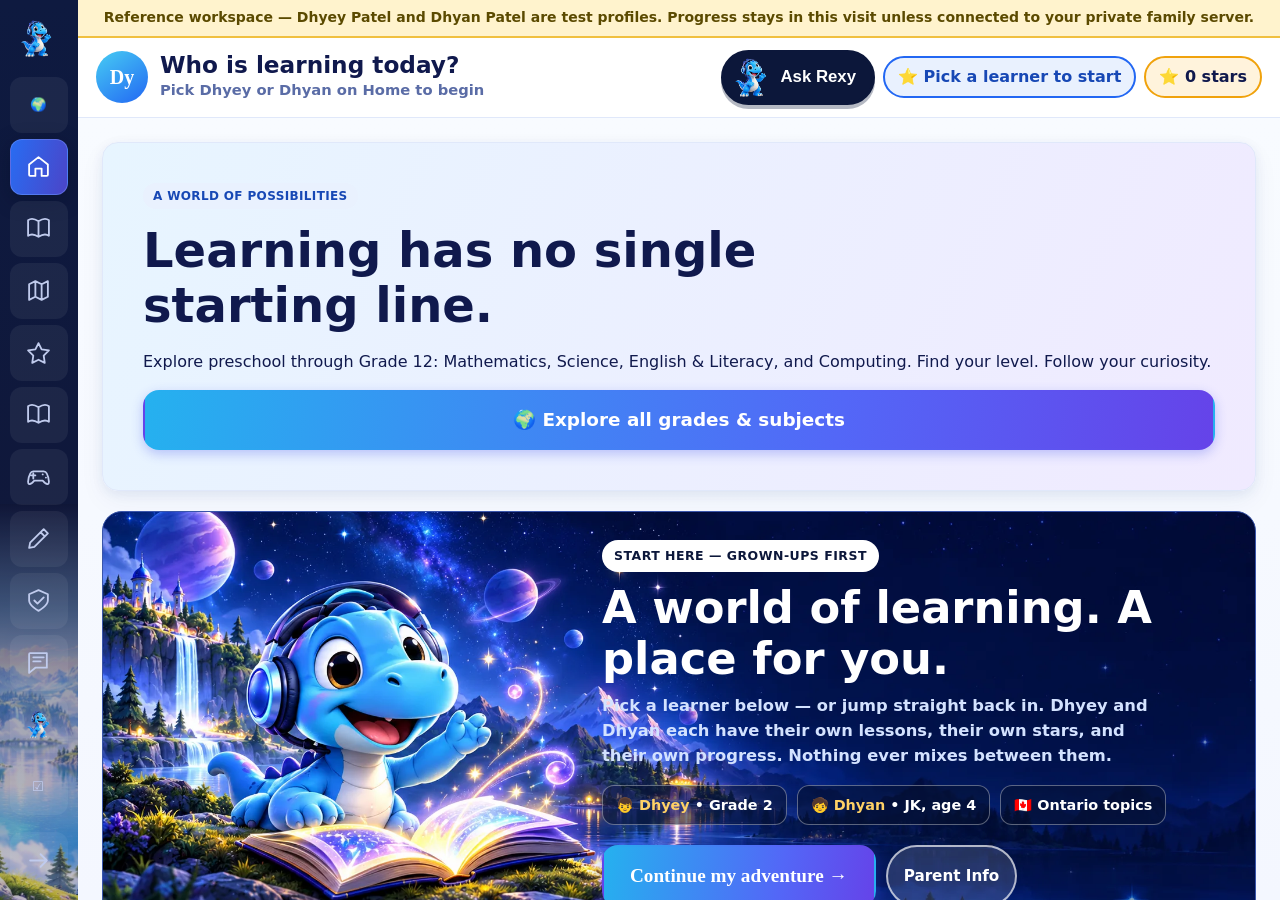
==== commit 54372448: "Unify Rexy Learn family preview with all-grade samples and Code Quest artwork" ====
--- a/brightmind-demo/index.html
+++ b/brightmind-demo/index.html
@@ -4,11 +4,8 @@
 <meta charset="utf-8"/>
 <meta name="viewport" content="width=device-width, initial-scale=1, viewport-fit=cover"/>
 <meta name="color-scheme" content="light"/>
-<link rel="icon" href="[data-uri]"/>
-<title>BrightMind AI — Rexy Learn (Public Demo)</title>
-<link rel="preconnect" href="https://fonts.googleapis.com">
-<link rel="preconnect" href="https://fonts.gstatic.com" crossorigin>
-<link href="https://fonts.googleapis.com/css2?family=Baloo+2:wght@600;700;800&family=Inter:wght@400;600;700;800;900&display=swap" rel="stylesheet">
+<link rel="icon" href="assets/bcf985346b945dbf.svg"/>
+<title>BrightMind AI — Rexy Learn</title>
 <style>
 /* ===== Rexy Discovery World — visual suite v2 tokens (kit: midnight navy #0c173a, electric blue #2267f3, violet #6345ed, canvas #f5f8ff) ===== */
 :root{
@@ -23,7 +20,7 @@
 *{box-sizing:border-box}
 html{scroll-behavior:smooth}
 body{margin:0;font-family:"Inter",system-ui,-apple-system,"Segoe UI",sans-serif;background:var(--bg);color:var(--ink);line-height:1.55;-webkit-tap-highlight-color:transparent}
-h1,h2,h3,.display{font-family:"Baloo 2","Inter",sans-serif;line-height:1.15;margin:0}
+h1,h2,h3,.display{font-family:ui-rounded,"Trebuchet MS",system-ui,sans-serif;line-height:1.15;margin:0}
 .wrap{max-width:none;margin:0;padding:0 16px 56px}
 a{color:var(--teal-dark)}
 button{font-family:inherit;cursor:pointer}
@@ -35,7 +32,7 @@
 .btn.big{font-size:1.15rem;padding:16px 22px;min-height:60px;border-radius:16px;width:100%}
 .btn:disabled{opacity:.5}
 /* ===== Home hero — kit hero-discovery scene, copy over the right side ===== */
-.hero{margin:20px 0 16px;background-color:#0E1B4A;background-image:url([data-uri]);background-size:cover;background-position:31% center;color:#fff;border:1px solid #3955AA;border-radius:20px;padding:28px 26px;position:relative;overflow:hidden;min-height:320px;display:flex;align-items:center}
+.hero{margin:20px 0 16px;background-color:#0E1B4A;background-image:url(assets/d835bd26ed1abe6c.webp);background-size:cover;background-position:31% center;color:#fff;border:1px solid #3955AA;border-radius:20px;padding:28px 26px;position:relative;overflow:hidden;min-height:320px;display:flex;align-items:center}
 .hero-copy{margin-left:43%;width:57%;position:relative;z-index:1}
 .hero h1{font-size:clamp(1.9rem,5vw,2.8rem);font-weight:800;margin:10px 0 8px;color:#fff}
 .hero p{margin:0;max-width:560px;font-size:1.02rem;font-weight:600;color:#D3E2FF}
@@ -56,7 +53,7 @@
 .tag.amberT{background:var(--amber-soft);color:#8A5B00}
 .tag.coralT{background:var(--coral-soft);color:#B03327}
 .profile-card{text-align:left;width:100%;padding:0;overflow:hidden}
-.profile-scene{height:104px;background-image:url([data-uri]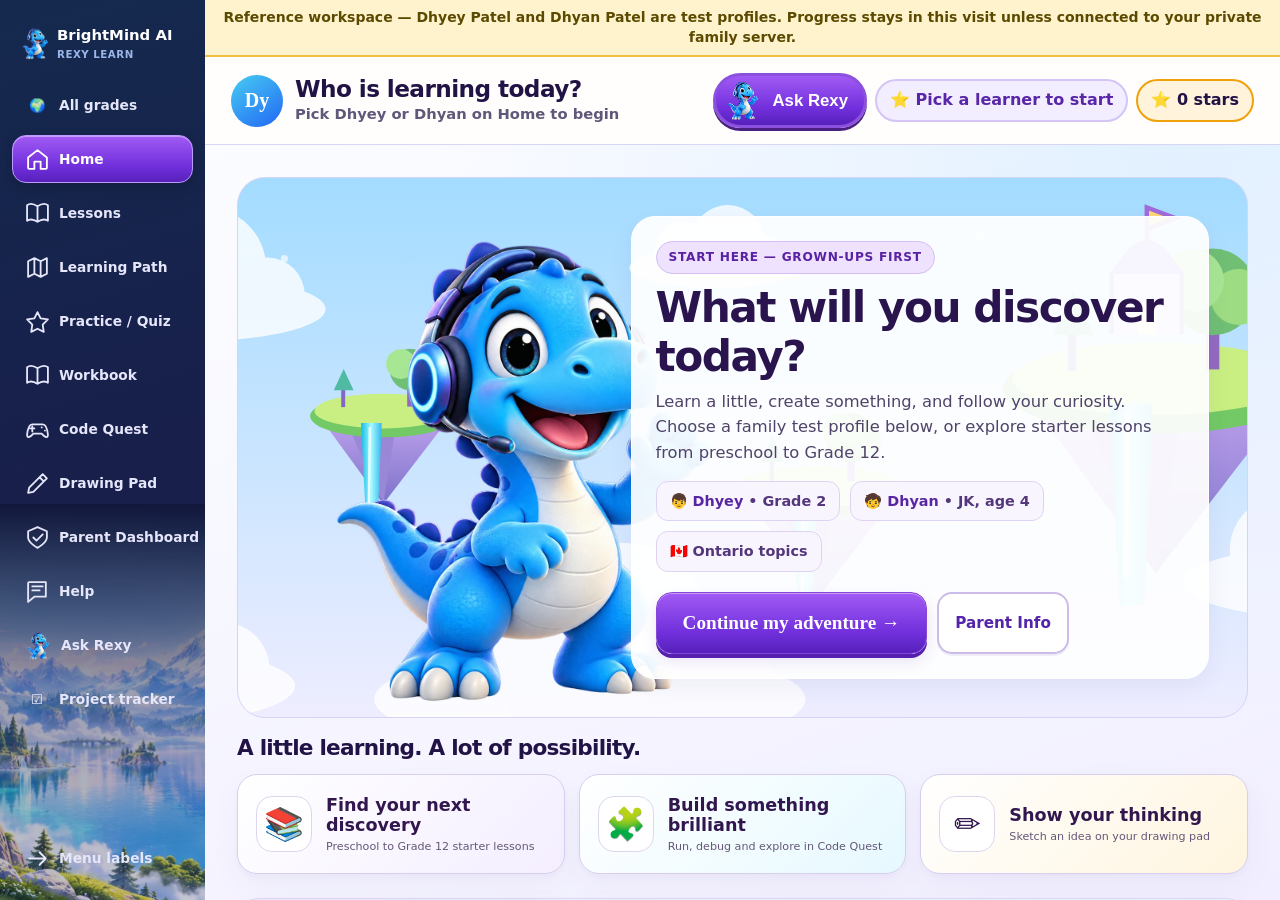
==== commit 91fde01c: "Apply Rexy sky-island visual concepts to the shared learning app" ====
--- a/brightmind-demo/index.html
+++ b/brightmind-demo/index.html
@@ -402,6 +402,7 @@
 @media(max-width:680px){.code-hero .code-mascot{display:none}.code-hero p{max-width:100%}}
 
 </style>
+<link rel="stylesheet" href="concept-theme.css"/>
 </head>
 <body><div style="background:#fff3cd;color:#5b4a00;text-align:center;font:600 14px/1.4 system-ui,sans-serif;padding:8px 12px;border-bottom:2px solid #f0c040;">Reference workspace — Dhyey Patel and Dhyan Patel are test profiles. Progress stays in this visit unless connected to your private family server.</div>
 <!-- Rexy kit icon sprite (assets/rexy-icons.svg, inlined so <use> works everywhere) -->
@@ -459,8 +460,8 @@
   <div class="hero">
     <div class="hero-copy">
       <span class="pill">Start here — grown-ups first</span>
-      <h1>A world of learning. A place for you.</h1>
-      <p>Pick a learner below — or jump straight back in. Dhyey and Dhyan each have their own lessons, their own stars, and their own progress. Nothing ever mixes between them.</p>
+      <h1>What will you discover today?</h1>
+      <p>Learn a little, create something, and follow your curiosity. Choose a family test profile below, or explore starter lessons from preschool to Grade 12.</p>
       <div class="hero-stats"><span>👦 <b>Dhyey</b> • Grade 2</span><span>🧒 <b>Dhyan</b> • JK, age 4</span><span>🇨🇦 Ontario topics</span></div>
       <div style="display:flex;gap:10px;flex-wrap:wrap;margin-top:20px">
         <button class="btn continue" onclick="continueAdventure()">Continue my adventure →</button>
@@ -881,7 +882,7 @@
   document.querySelectorAll('.mobile-nav button[data-mnav]').forEach(function(b){
     var k=b.getAttribute('data-mnav');
     if(k==='more'){ b.removeAttribute('aria-current'); return; }
-    if(k===sec || (k==='learner' && (sec==='lesson'||sec==='workbook'||sec==='draw'))) b.setAttribute('aria-current','page'); else b.removeAttribute('aria-current');
+    if(k===sec || (k==='learner' && (sec==='lesson'||sec==='workbook'))) b.setAttribute('aria-current','page'); else b.removeAttribute('aria-current');
   });
 }
 function railGo(sec,btn){
@@ -1919,5 +1920,6 @@
 <script src="connected.js" defer></script>
 <script src="universal.js" defer></script>
 <script src="tracker.js" defer></script>
+<script src="concept-ui.js" defer></script>
 </body>
 </html>
--- a/brightmind-demo/concept-theme.css
+++ b/brightmind-demo/concept-theme.css
@@ -0,0 +1,52 @@
+/* Concept direction: sky islands, tactile violet controls, calm readable workspaces.
+   Artwork is decorative; progress and interaction remain real app state. */
+:root{--bg:#f2f3ff;--ink:#211345;--muted:#60577b;--line:#ded9fa;--violet:#7434da;--violet-soft:#f1eaff;--teal:#6d35d5;--teal-dark:#5424aa;--grad-primary:linear-gradient(180deg,#a15af4,#7130dc 65%,#5720bb);--shadow:0 3px 5px #51408a08,0 12px 30px #51408a0c;--radius:22px}
+body{font-family:system-ui,-apple-system,"Segoe UI",sans-serif}
+h1,h2,h3,.display{font-family:ui-rounded,"Trebuchet MS",system-ui,sans-serif;letter-spacing:-.035em}
+.panel-body{background:radial-gradient(ellipse at 90% 0,#cfeaff88,transparent 55%),linear-gradient(160deg,#fbfcff,#f1efff)}
+.wrap{max-width:1440px;margin:auto;padding:12px 32px 72px}
+.panel-head{background:#fffefc;border-bottom:1px solid #d8d6f4;padding:16px 26px}
+.panel-head h2{letter-spacing:-.025em}.ph-prog{background:#f2edff;border-color:#d4c5f6;color:#5925a9}
+.ph-helper{background:var(--grad-primary);border-color:#8c50df;box-shadow:0 3px 0 #492080}
+.app-rail{background:linear-gradient(165deg,#15294e,#191c4a 70%,#273c65)}
+.rail-tab{border-radius:14px;background:transparent;color:#e6e6fa;min-height:48px}
+.rail-tab.sel{background:var(--grad-primary);border-color:#bc9aff;box-shadow:inset 0 1px 0 #ffffff66,0 4px 12px #0e102744}
+.rail-brand{font-family:ui-rounded,system-ui!important}.rail-brand small{font-family:inherit!important}
+.btn{border-color:#d8ccf8;box-shadow:0 2px 0 #b9a8df33;background:linear-gradient(#fff,#f4f0ff);color:#4e2294;border-radius:15px}
+.btn.primary,.btn.continue{background:var(--grad-primary);color:#fff;border:1px solid #8846d9;box-shadow:inset 0 1px 0 #ffffff66,0 4px 0 #5420ad,0 8px 16px #6632b522}
+.btn.coral{background:linear-gradient(#159db9,#08768f);border-color:#08768f;color:#fff}
+.btn:hover:not(:disabled){filter:brightness(1.04);box-shadow:0 4px 14px #6e42b82b}
+.btn:focus-visible,button:focus-visible,a:focus-visible,select:focus-visible,input:focus-visible{outline:3px solid #087c9d;outline-offset:4px}
+.card,.world,.qbox,.sheet{border:1px solid #dcd5f5;border-radius:22px;box-shadow:var(--shadow)}
+.card{background:linear-gradient(135deg,#fff,#fcfbff)}
+.hero{background:#d9efff url('assets/discovery-islands.svg') center/cover;color:var(--ink);border-color:#d4d5f5;min-height:340px;border-radius:28px;padding:38px;isolation:isolate}
+.hero::before{content:"";position:absolute;inset:0;background:url('assets/4f7d81a3ebfaecf6.webp') no-repeat 6% bottom/auto 92%;z-index:-1}
+.hero-copy{margin-left:38%;width:62%;padding:24px;background:#ffffffed;border:1px solid #fff;border-radius:24px;box-shadow:0 8px 24px #4c388111}
+.hero h1{color:#29144e;font-size:clamp(1.9rem,3.3vw,3.2rem);max-width:660px}.hero p{color:#504369;font-weight:500}
+.hero .pill{background:#eee2ff;color:#5922a2;border:1px solid #d4bdf2;font-size:.76rem;letter-spacing:.06em;text-transform:uppercase}
+.hero-stats span{background:#f9f5ff;border:1px solid #dfd3f4;color:#54377b}.hero-stats b{color:#5826a3}
+.hero .hero-secondary{color:#5424aa!important;background:#fff!important;border-color:#cdbce8!important}
+.explore-intro{display:grid;grid-template-columns:1fr auto;align-items:center;gap:6px 24px;padding:20px 26px;margin:10px 0 20px;background:linear-gradient(110deg,#f2eaff,#e7f9ff)}
+.explore-intro .tag,.explore-intro h2,.explore-intro p{grid-column:1}.explore-intro .tag{justify-self:start}.explore-intro .btn.big{grid-column:2;grid-row:1 / 4}
+.explore-intro .display{font-size:1.4rem;margin:5px 0}.explore-intro p{margin:5px 0;max-width:700px}.explore-intro .btn.big{width:auto;flex-shrink:0;font-size:.95rem;min-height:50px}
+.profile-card{overflow:hidden;text-align:left;transition:transform .15s,box-shadow .15s}.profile-card:hover{transform:translateY(-3px);box-shadow:0 12px 26px #6551a822}
+.profile-scene{height:100px;background-image:url('assets/discovery-islands.svg');background-size:cover;background-position:center 42%}
+.profile-scene.story{background-position:80% 70%}.profile-body{padding:24px}.profile-body h2{font-size:1.6rem}
+.profile-body .avatar{background:linear-gradient(140deg,#e8dbff,#e3faff);color:#5827a0;border:2px solid #c8b0ed}
+.path-overall{background:linear-gradient(120deg,#fff,#f1f0ff)}.tag,.world-tag{background:#eee5ff;color:#5c269c;border:1px solid #dac8f4}
+.code-hero{background:linear-gradient(115deg,#f0e6ff,#e4f9ff);border:1px solid #d6c6f1;color:#321552}.code-hero p{color:#58466e}
+.cq-project{border-radius:22px;box-shadow:var(--shadow);border-color:#ded3f5}.cq-art{border-bottom:1px solid #ded3f5}
+.cq-project .world-body h3{font-size:1.3rem}.cq-project .btn{margin-top:auto}
+.qbox.current-q{border-color:#9163dc;box-shadow:0 0 0 3px #f1e7ff}.qprogress{background:linear-gradient(110deg,#7d39d4,#5846bf)}
+.choices button{border-radius:18px;border-color:#d3c0ef}.bubble{background:#f5f0ff;border-color:#dcd0f2}
+.draw-qside{background:linear-gradient(#f4eaff,#eff9ff);border-color:#ba9ae8}.canvas-wrap{background:#fff}
+.concept-journey{margin:18px 0 24px}.concept-journey h2{font-size:1.35rem;margin-bottom:14px}.concept-actions{display:grid;grid-template-columns:repeat(3,minmax(0,1fr));gap:14px}
+.concept-action{display:flex;align-items:center;gap:14px;text-align:left;padding:18px;border:1px solid #d7cef0;border-radius:20px;background:linear-gradient(135deg,#fff,#f4eeff);color:#32174f;min-height:100px;box-shadow:var(--shadow)}
+.concept-action:nth-child(2){background:linear-gradient(135deg,#fff,#e6f9ff)}.concept-action:nth-child(3){background:linear-gradient(135deg,#fff,#fff5df)}
+.concept-action .concept-icon{font-size:2rem;background:#fff;border:1px solid #ded6f1;border-radius:16px;width:56px;height:56px;display:grid;place-items:center;flex-shrink:0}.concept-action strong{display:block;font-size:1.1rem}.concept-action small{display:block;margin-top:4px;color:#645777;line-height:1.4}
+.mobile-nav{border-radius:22px 22px 0 0}.mobile-nav button[aria-current="page"]{background:linear-gradient(#eee1ff,#e5d9ff);color:#6022b6}
+@media(min-width:1100px){:root{--rail-w:205px}.app-rail{padding:18px 12px}.rail-label{opacity:1;font-size:.86rem}.app-rail:hover{width:var(--rail-w)}.rail-tab{gap:8px}.rail-brand .rail-mascot{width:34px;flex-basis:34px}.app-rail .rail-brand{gap:5px}.rail-brand .rail-label{font-size:.93rem}.app-rail{overflow-y:auto}.rail-tab .ric{flex-basis:28px}}
+@media(max-width:1099px){.wrap{padding:8px 20px 80px}.hero{padding:22px}.hero-copy{margin-left:32%;width:68%}.explore-intro{display:block}.explore-intro .btn.big{margin-top:12px}.concept-actions{gap:10px}.concept-action{padding:14px;gap:10px}.concept-action .concept-icon{width:42px;height:42px;font-size:1.5rem}}
+@media(max-width:620px){.wrap{padding:6px 14px 96px}.panel-head{padding:12px 14px}.panel-head h2{font-size:1.1rem}.hero{padding:150px 14px 14px;min-height:0;margin-top:12px;background-position:70% center}.hero::before{background-position:18px 5px;background-size:auto 170px}.hero-copy{margin:0;width:100%;padding:22px 18px;background:#fffffffa}.hero h1{font-size:2rem}.hero p{font-size:.92rem}.hero-stats{gap:6px}.hero-stats span{font-size:.74rem;padding:6px 8px}.explore-intro{padding:18px;margin-top:6px}.explore-intro .display{font-size:1.28rem}.explore-intro p{font-size:.86rem}.explore-intro .btn.big{width:100%;font-size:.85rem}.profile-body{padding:18px}.profile-scene{height:80px}.concept-actions{grid-template-columns:1fr}.concept-action{min-height:80px}.concept-action strong{font-size:1rem}.mobile-nav button{font-size:.68rem;min-width:54px}.mobile-nav{padding-top:8px}.code-hero{padding:22px 18px}.card,.world,.qbox{border-radius:18px}}
+@media(max-width:620px){.panel-head .ph-right{display:grid;grid-template-columns:44px minmax(0,1fr) auto;width:100%;margin-left:0;gap:6px}.panel-head .ph-helper{width:44px;min-width:44px}.panel-head .ph-prog,.panel-head .ph-chip{font-size:.69rem;padding:5px 7px;border-width:1px;min-width:0}.panel-head .ph-avatar{width:36px;height:36px;flex-basis:36px}.panel-head .ph-avatar img{width:34px;height:34px}.panel-head{gap:6px;padding:8px 14px}}
+@media(prefers-reduced-motion:reduce){*,*::before,*::after{animation:none!important;transition:none!important;scroll-behavior:auto!important}}
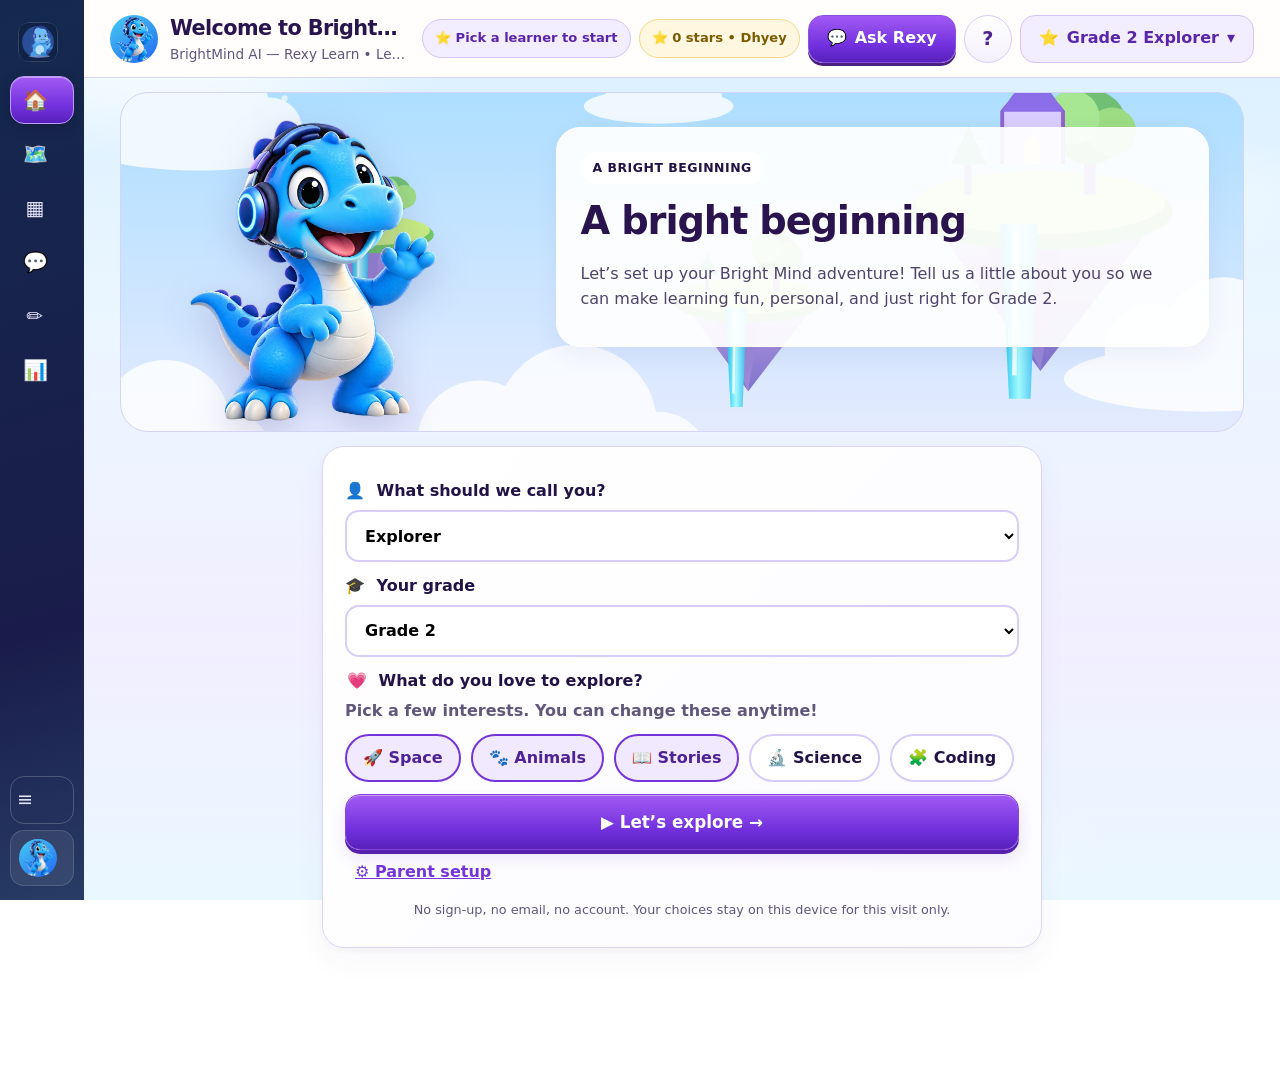
==== commit 1ecd1ad9: "Rebuild BrightMind demo from mockups (24 screens): self-contained app, real Workbook, Code Quest, Dr" ====
--- a/brightmind-demo/index.html
+++ b/brightmind-demo/index.html
@@ -1,1925 +1,997 @@
 <!doctype html>
 <html lang="en">
 <head>
-<meta charset="utf-8"/>
-<meta name="viewport" content="width=device-width, initial-scale=1, viewport-fit=cover"/>
-<meta name="color-scheme" content="light"/>
-<link rel="icon" href="assets/bcf985346b945dbf.svg"/>
+<meta charset="utf-8">
+<meta name="viewport" content="width=device-width, initial-scale=1, viewport-fit=cover">
+<meta name="description" content="BrightMind AI — Rexy Learn. A friendly learning app for Dhyey (Grade 2) and Dhyan (JK). Built-in tutor help, practice, workbooks, Code Quest and drawing. Progress stays on this device for this visit.">
 <title>BrightMind AI — Rexy Learn</title>
-<style>
-/* ===== Rexy Discovery World — visual suite v2 tokens (kit: midnight navy #0c173a, electric blue #2267f3, violet #6345ed, canvas #f5f8ff) ===== */
-:root{
-  --bg:#F5F8FF; --card:#FFFFFF; --ink:#10194D; --muted:#5A6CA6; --line:#E0E8FA;
-  --teal:#2267F3; --teal-dark:#1748B5; --teal-soft:#E9F1FE;
-  --amber:#F0A20C; --amber-soft:#FFF3DC; --coral:#FF6B5E; --coral-soft:#FFE9E6;
-  --blue:#2267F3; --blue-soft:#E9F1FE; --green:#1F9D74; --green-soft:#E1F7EC;
-  --violet:#6345ED; --violet-soft:#EFEAFF; --navy:#0C173A; --board:#131F4D; --board-cell:#22336E;
-  --radius:16px; --shadow:0 3px 12px rgba(29,60,121,.07),0 10px 26px rgba(29,60,121,.05);
-  --grad-primary:linear-gradient(100deg,#25B1EF,#5367F7 65%,#6543E9);
-}
-*{box-sizing:border-box}
-html{scroll-behavior:smooth}
-body{margin:0;font-family:"Inter",system-ui,-apple-system,"Segoe UI",sans-serif;background:var(--bg);color:var(--ink);line-height:1.55;-webkit-tap-highlight-color:transparent}
-h1,h2,h3,.display{font-family:ui-rounded,"Trebuchet MS",system-ui,sans-serif;line-height:1.15;margin:0}
-.wrap{max-width:none;margin:0;padding:0 16px 56px}
-a{color:var(--teal-dark)}
-button{font-family:inherit;cursor:pointer}
-.btn{border:2px solid var(--line);background:var(--card);color:var(--ink);font-weight:700;font-size:.95rem;padding:11px 16px;border-radius:999px;min-height:48px;display:inline-flex;align-items:center;gap:8px;justify-content:center;text-decoration:none;transition:transform .12s ease,box-shadow .12s ease,filter .12s ease}
-.btn:active{transform:scale(.96);filter:brightness(.96)}
-.btn.primary{background:var(--grad-primary);border-color:transparent;color:#fff;box-shadow:0 4px 12px rgba(50,70,235,.28)}
-.btn.amber{background:#FFC93F;border-color:#F0A20C;color:#4A2E00}
-.btn.coral{background:var(--coral);border-color:#E8503F;color:#fff}
-.btn.big{font-size:1.15rem;padding:16px 22px;min-height:60px;border-radius:16px;width:100%}
-.btn:disabled{opacity:.5}
-/* ===== Home hero — kit hero-discovery scene, copy over the right side ===== */
-.hero{margin:20px 0 16px;background-color:#0E1B4A;background-image:url(assets/d835bd26ed1abe6c.webp);background-size:cover;background-position:31% center;color:#fff;border:1px solid #3955AA;border-radius:20px;padding:28px 26px;position:relative;overflow:hidden;min-height:320px;display:flex;align-items:center}
-.hero-copy{margin-left:43%;width:57%;position:relative;z-index:1}
-.hero h1{font-size:clamp(1.9rem,5vw,2.8rem);font-weight:800;margin:10px 0 8px;color:#fff}
-.hero p{margin:0;max-width:560px;font-size:1.02rem;font-weight:600;color:#D3E2FF}
-.pill{display:inline-block;background:#fff;color:var(--navy);font-weight:800;font-size:.78rem;letter-spacing:.04em;text-transform:uppercase;padding:6px 12px;border-radius:999px;position:relative;z-index:1}
-.hero-stats{display:flex;flex-wrap:wrap;gap:10px;margin-top:16px;position:relative;z-index:1}
-.hero-stats span{background:rgba(7,17,48,.55);border:1.5px solid rgba(255,255,255,.35);padding:8px 13px;border-radius:12px;font-weight:700;font-size:.9rem}
-.hero-stats b{color:#FFD166}
-.btn.continue{background:var(--grad-primary);border-color:transparent;color:#fff;box-shadow:0 6px 18px rgba(50,70,235,.4);font-family:"Baloo 2";font-size:1.2rem;padding:16px 26px;min-height:62px;border-radius:16px}
-.btn.continue:active{transform:scale(.96)}
-@media(max-width:820px){.hero{padding:22px 18px;min-height:0}.hero-copy{margin-left:0;width:100%;background:rgba(9,19,50,.78);border-radius:16px;padding:18px}}
-.grid2{display:grid;grid-template-columns:1fr 1fr;gap:16px}
-@media(max-width:680px){.grid2{grid-template-columns:1fr}}
-.card{background:var(--card);border:1px solid var(--line);border-radius:var(--radius);padding:20px;box-shadow:var(--shadow)}
-.card h2{font-size:1.45rem;margin-bottom:6px}
-.card h3{font-size:1.2rem}
-.muted{color:var(--muted);font-weight:600}
-.tag{display:inline-block;font-size:.75rem;font-weight:800;letter-spacing:.03em;text-transform:uppercase;padding:4px 10px;border-radius:999px;background:var(--teal-soft);color:var(--teal-dark)}
-.tag.amberT{background:var(--amber-soft);color:#8A5B00}
-.tag.coralT{background:var(--coral-soft);color:#B03327}
-.profile-card{text-align:left;width:100%;padding:0;overflow:hidden}
-.profile-scene{height:104px;background-image:url(assets/623977fee4e47e00.webp);background-size:300% auto;background-repeat:no-repeat;background-position:0% 50%}
-.profile-scene.story{background-position:50% 50%}
-.profile-body{padding:18px 20px 20px}
-.avatar{width:72px;height:72px;border-radius:50%;display:flex;align-items:center;justify-content:center;font-family:"Baloo 2";font-size:1.9rem;font-weight:800;color:#fff;flex-shrink:0}
-.av-aarav{background:linear-gradient(145deg,#47CDF3,#2267F3)} .av-meera{background:linear-gradient(145deg,#FF9E7A,#FF6B5E)}
-.flex{display:flex;gap:14px;align-items:center}
-.view{display:none} .view.active{display:block}
-/* ===== Lesson mini-world cards (kit subject scenes sprite) ===== */
-.lesson-grid{display:grid;grid-template-columns:1fr 1fr;gap:14px;margin-top:14px}
-@media(max-width:680px){.lesson-grid{grid-template-columns:1fr}}
-.lesson-card{text-align:left;width:100%;background:var(--card);padding:0;overflow:hidden;transition:transform .18s ease,box-shadow .18s ease}
-.lesson-card:hover{transform:translateY(-3px);box-shadow:0 10px 24px rgba(29,60,121,.13)}
-.lesson-card:active{transform:translateY(-1px) scale(.99)}
-.world-scene{height:128px;background-image:url(assets/623977fee4e47e00.webp);background-size:300% auto;background-repeat:no-repeat;background-position:0% 50%}
-.world-scene.story{background-position:50% 50%}
-.world-scene.science{background-position:100% 50%}
-.world-scene.small{height:88px}
-.world-body{padding:14px 18px 18px}
-.world-tag{display:inline-block;font-size:.72rem;font-weight:800;letter-spacing:.05em;text-transform:uppercase;padding:4px 10px;border-radius:999px;background:#F0EDFF;color:#6553C4;border:1px solid #E2DCFB}
-.world-meta{display:flex;align-items:center;justify-content:space-between;gap:8px;margin-top:9px;font-size:.82rem;color:var(--muted);font-weight:700}
-.vbar{height:8px;background:#EDF0FB;border-radius:99px;overflow:hidden;margin-top:10px}
-.vbar i{display:block;height:100%;border-radius:99px;background:linear-gradient(90deg,#5FBCF7,#7E64FA)}
-.masterybar{height:14px;background:#EDF0FB;border-radius:999px;overflow:hidden;margin:6px 0 4px}
-.masterybar i{display:block;height:100%;background:linear-gradient(90deg,#5FBCF7,#7E64FA);border-radius:999px}
-.qbox{background:var(--card);border:2px solid var(--line);border-radius:18px;padding:18px;margin:14px 0}
-.qprompt{font-size:1.35rem;font-weight:800;line-height:1.35}
-.qprompt.jk{font-size:1.7rem}
-.choices{display:grid;grid-template-columns:1fr 1fr;gap:10px;margin-top:14px}
-@media(max-width:480px){.choices{grid-template-columns:1fr}}
-.choice{border:3px solid var(--line);background:#FBFCFF;color:var(--ink);border-radius:16px;padding:16px;font-size:1.3rem;font-weight:800;min-height:64px;transition:transform .12s ease,border-color .12s ease}
-.choice:active{transform:scale(.97)}
-.choice.jk{font-size:2rem;min-height:88px}
-.choice.sel{border-color:var(--teal);background:var(--blue-soft)}
-.numinput{width:100%;font-size:1.6rem;font-weight:800;padding:14px;border:3px solid var(--line);border-radius:14px;background:#FBFCFF;color:var(--ink);margin-top:12px;text-align:center}
-.numinput.jk{font-size:2.2rem;padding:18px}
-.hintbox{display:none;margin-top:12px;background:var(--amber-soft);border-radius:12px;padding:12px 14px;font-weight:600}
-.hintbox.show{display:block}
-.rexy{display:flex;gap:14px;align-items:flex-start;background:linear-gradient(140deg,#E7F4FF,#F4EFFF);border:1px solid var(--line);border-radius:18px;padding:16px;margin:14px 0}
-.rexy .bubble{font-weight:600;font-size:1.05rem}
-.rexy-mascot{width:84px;height:82px;object-fit:contain;flex:0 0 84px;animation:rexyBob 3.4s ease-in-out infinite}
-.rexy-mascot.small{width:64px;height:62px;flex-basis:64px}
-@keyframes rexyBob{0%,100%{transform:translateY(0)}50%{transform:translateY(-4px)}}
-.objects{font-size:2.2rem;letter-spacing:.15em;line-height:1.4;word-break:break-all;margin:10px 0}
-.blocks{display:flex;gap:6px;flex-wrap:wrap;align-items:flex-end;margin:12px 0}
-.tens{width:22px;background:var(--blue);border-radius:4px;display:flex;flex-direction:column}
-.tens i{height:16px;border-bottom:2px solid rgba(255,255,255,.7);display:block}
-.one{width:18px;height:18px;background:var(--amber);border-radius:4px;display:inline-block}
-.mistake{border:2px solid #FFC9C2;background:var(--coral-soft);border-radius:14px;padding:16px;margin:12px 0}
-.mistake .correct{background:var(--card);border-radius:10px;padding:10px 12px;margin-top:8px;font-weight:600}
-.scorebig{font-family:"Baloo 2";font-size:2.4rem;font-weight:800}
-.notice{border:2px dashed #F0B93E;background:#FFF7E0;border-radius:14px;padding:14px 16px;font-weight:600;margin:14px 0}
-.storybox{background:#FBFCFF;border:2px solid var(--line);border-radius:16px;padding:18px;font-size:1.12rem;line-height:1.7}
-.tabs{display:flex;gap:8px;flex-wrap:wrap;margin:14px 0}
-.tabbtn{border:2px solid var(--line);background:var(--card);color:var(--ink);font-weight:800;padding:12px 18px;border-radius:999px;min-height:48px;font-size:1rem}
-.tabbtn.sel{background:var(--navy);color:#fff;border-color:var(--navy)}
-/* ===== Code Quest ===== */
-.code-hero{margin:20px 0 16px;background:linear-gradient(120deg,#16265C,#3D2C9E 60%,#6345ED);color:#fff;border-radius:20px;padding:26px 24px 22px;position:relative;overflow:hidden}
-.code-hero .code-mascot{position:absolute;right:10px;bottom:0;height:170px;width:auto;object-fit:contain;opacity:.95;pointer-events:none}
-.code-hero h1{font-size:clamp(1.9rem,6vw,2.7rem);font-weight:800;margin:10px 0 8px;position:relative;z-index:1}
-.code-hero p{margin:0;max-width:600px;font-size:1.05rem;font-weight:600;color:#E7E3FF;position:relative;z-index:1}
-@media(max-width:680px){.code-hero .code-mascot{height:110px;opacity:.5}}
-.concept-chips{display:flex;gap:8px;flex-wrap:wrap;margin:14px 0}
-.concept-chip{border:2px solid var(--line);background:var(--card);border-radius:999px;padding:9px 14px;font-weight:700;font-size:.92rem}
-.concept-chip b{color:var(--violet)}
-.concept-chip .done{color:var(--green)}
-.board-wrap{background:var(--board);border-radius:20px;padding:14px;margin:14px 0}
-.board{display:grid;grid-template-columns:repeat(5,1fr);gap:6px;max-width:430px;margin:0 auto}
-.bcell{aspect-ratio:1;background:var(--board-cell);border-radius:10px;display:flex;align-items:center;justify-content:center;font-size:clamp(1.3rem,6vw,2rem);position:relative;transition:background .25s}
-.bcell.trail{background:var(--amber)}
-.bcell.target{box-shadow:inset 0 0 0 3px var(--amber)}
-.bcell .rexyface{font-size:clamp(1.6rem,7.5vw,2.6rem);line-height:1;filter:drop-shadow(0 3px 3px rgba(0,0,0,.4))}
-.bcell .dirarrow{position:absolute;top:2px;right:5px;font-size:.85rem;color:#FFD166;font-weight:900}
-.stage-log{background:var(--card);border:2px solid var(--line);border-radius:14px;padding:12px 14px;font-weight:600;min-height:52px;margin:12px 0}
-.stage-log .saybubble{display:inline-block;background:var(--teal-soft);border-radius:14px 14px 14px 4px;padding:7px 12px;margin:3px 4px 3px 0;font-weight:700}
-.palette{display:flex;gap:9px;flex-wrap:wrap;margin:10px 0}
-.blk{border:3px solid transparent;border-radius:14px;padding:13px 15px;font-weight:800;font-size:1.02rem;min-height:56px;color:#fff;text-align:left;line-height:1.25}
-.blk small{display:block;font-size:.72rem;font-weight:700;opacity:.85}
-.blk:active{transform:scale(.96)}
-.blk-move{background:var(--blue)} .blk-turn{background:#2BB3A3} .blk-loop{background:#FFC93F;color:#4A2E00;border-color:#D99A06}
-.blk-event{background:var(--green)} .blk-say{background:var(--coral)} .blk-var{background:var(--violet)} .blk-fun{background:#C46A1B}
-.workspace{border:3px dashed var(--line);border-radius:16px;padding:12px;min-height:92px;background:#FBFCFF;margin:10px 0}
-.workspace .empty-note{color:var(--muted);font-weight:700;padding:14px 6px}
-.ws-block{display:flex;align-items:center;gap:8px;margin:8px 0}
-.ws-block .blk{flex:1;cursor:grab}
-.ws-block.now .blk{outline:4px solid var(--amber);outline-offset:2px}
-.ws-block .mini{width:48px;height:52px;flex:0 0 48px;border-radius:12px;border:2px solid var(--line);background:var(--card);color:var(--ink);font-size:1.05rem;font-weight:900}
-.ws-block .mini:active{transform:scale(.94)}
-.run-row{display:grid;grid-template-columns:1fr 1fr;gap:10px;margin:14px 0}
-@media(max-width:520px){.run-row{grid-template-columns:1fr}}
-.feedback-ok{border:3px solid var(--green);background:var(--green-soft);border-radius:16px;padding:16px;margin:14px 0;font-weight:600;position:relative;overflow:visible}
-.feedback-try{border:3px solid var(--amber);background:var(--amber-soft);border-radius:16px;padding:16px;margin:14px 0;font-weight:600}
-.saved-proj{background:#FBFCFF;border:2px solid var(--line);border-radius:12px;padding:10px 12px;margin:8px 0;font-weight:600;word-break:break-word}
-.blk.jkblk{font-size:1.25rem;min-height:72px;padding:16px 18px}
-/* celebration burst (stars) */
-.burst{position:absolute;inset:0;pointer-events:none;overflow:visible;z-index:3}
-.burst i{position:absolute;bottom:8px;font-style:normal;font-size:1.3rem;opacity:0;animation:burstFly 1.4s ease-out both}
-.burst i:nth-child(1){left:12%;animation-delay:.02s}.burst i:nth-child(2){left:30%;animation-delay:.14s}.burst i:nth-child(3){left:50%;animation-delay:.06s}.burst i:nth-child(4){left:68%;animation-delay:.2s}.burst i:nth-child(5){left:84%;animation-delay:.1s}.burst i:nth-child(6){left:42%;animation-delay:.26s}
-@keyframes burstFly{0%{transform:translateY(6px) scale(.4) rotate(0deg);opacity:0}18%{opacity:1}100%{transform:translateY(-72px) scale(1.25) rotate(40deg);opacity:0}}
-/* overlays */
-.overlay{position:fixed;inset:0;background:rgba(9,18,46,.62);z-index:50;display:none;align-items:flex-end;justify-content:center}
-.overlay.open{display:flex}
-.sheet{background:var(--card);color:var(--ink);width:100%;max-width:760px;max-height:92vh;overflow:auto;border-radius:24px 24px 0 0;padding:20px}
-@media(min-width:700px){.overlay{align-items:center}.sheet{border-radius:24px}}
-#drawCanvas{width:100%;height:52vh;background:#fff;border:2px solid var(--line);border-radius:14px;touch-action:none;display:block}
-.swatch{width:48px;height:48px;border-radius:50%;border:3px solid var(--line);cursor:pointer}
-.swatch.sel{border-color:var(--ink);transform:scale(1.1)}
-.faqbtn{display:block;width:100%;text-align:left;margin:8px 0}
-.answerbox{background:#FBFCFF;border-radius:12px;padding:12px 14px;font-weight:600;margin-top:8px;display:none}
-.answerbox.show{display:block}
-footer{margin-top:28px}
-.progress-row{display:flex;justify-content:space-between;font-weight:700;font-size:.95rem}
-/* Parent info (expandable) + helper/PC tutor cards */
-.parent-info{margin-top:16px}
-.parent-info>summary{cursor:pointer;list-style:none;display:flex;align-items:center;gap:10px;font-family:"Baloo 2";font-size:1.25rem;font-weight:800}
-.parent-info>summary::-webkit-details-marker{display:none}
-.parent-info>summary .chev{margin-left:auto;font-size:1rem;color:var(--muted);transition:transform .2s ease}
-.parent-info[open ]>summary .chev{transform:rotate(180deg)}
-.parent-info .pi-body{margin-top:6px}
-.btn.muse{background:var(--navy);border-color:var(--navy);color:#fff}
-.live-grid{display:grid;grid-template-columns:1fr 1fr;gap:16px;margin-top:16px}
-@media(max-width:680px){.live-grid{grid-template-columns:1fr}}
-.chat-card{border-color:var(--teal);border-width:2px}
-.status-dot{display:inline-block;width:10px;height:10px;border-radius:50%;background:var(--green);margin-right:6px;vertical-align:middle}
-.status-dot.building{background:var(--amber)}
-.promptbox{background:#FBFCFF;border:2px solid var(--line);border-radius:14px;padding:14px;margin-top:12px}
-.promptbox p{margin:0 0 10px;font-weight:600}
-.prompt-actions{display:flex;gap:8px;flex-wrap:wrap}
-.status-list{list-style:none;margin:10px 0 0;padding:0}
-.status-list li{font-weight:600;padding:9px 0 9px 30px;position:relative;border-bottom:1px solid var(--line)}
-.status-list li:last-child{border-bottom:none}
-.status-list li:before{content:"○";position:absolute;left:4px;top:8px;font-weight:900;color:var(--muted)}
-.status-list li.now:before{content:"◐";color:var(--amber)}
-.status-list li .st{font-size:.72rem;font-weight:800;letter-spacing:.04em;text-transform:uppercase;color:var(--muted);display:block}
-.chat-strip{display:flex;gap:12px;flex-wrap:wrap;align-items:center;justify-content:space-between;background:var(--card);border:2px solid var(--teal);border-radius:16px;padding:14px 16px;margin:14px 0}
-.chat-strip p{margin:0;font-weight:700;flex:1 1 240px}
-/* ===== Learning Path (P6-07): course → goals → exercises ===== */
-.path-overall{background:linear-gradient(140deg,#E7F4FF,#F4EFFF);border:2px solid #C9BFFB}
-.path-bar{height:16px;background:#E4EAFB;border-radius:999px;overflow:hidden;margin:8px 0 4px}
-.path-bar i{display:block;height:100%;border-radius:999px;background:linear-gradient(90deg,#25B1EF,#5367F7 65%,#6543E9);transition:width .4s ease}
-.path-counters{display:flex;gap:8px;flex-wrap:wrap;margin-top:12px}
-.path-counters span{background:#fff;border:2px solid var(--line);border-radius:999px;padding:7px 13px;font-weight:800;font-size:.9rem}
-.path-counters span b{color:var(--teal-dark)}
-.goal-list{position:relative;margin-top:16px;display:grid;gap:16px}
-.goal-card{position:relative}
-.goal-head{display:flex;gap:14px;align-items:flex-start}
-.goal-num{width:46px;height:46px;flex:0 0 46px;border-radius:50%;background:var(--navy);color:#fff;font-family:"Baloo 2";font-weight:800;font-size:1.3rem;display:grid;place-items:center}
-.goal-card.done .goal-num{background:var(--green)}
-.goal-card.ready .goal-num{background:var(--amber);color:#4A2E00}
-.goal-status{font-size:.74rem;font-weight:800;letter-spacing:.04em;text-transform:uppercase;padding:5px 11px;border-radius:999px;background:var(--teal-soft);color:var(--teal-dark);white-space:nowrap}
-.goal-status.readyS{background:var(--amber-soft);color:#8A5B00}
-.goal-status.doneS{background:var(--green-soft);color:#0E6B4A}
-.ex-list{list-style:none;margin:14px 0 0;padding:0;display:grid;gap:9px}
-.ex-list li{display:flex;gap:12px;align-items:center;background:#FBFCFF;border:2px solid var(--line);border-radius:14px;padding:12px 14px}
-.ex-list li.ex-done{border-color:#BFE8D6;background:var(--green-soft)}
-.ex-mark{width:34px;height:34px;flex:0 0 34px;border-radius:50%;border:3px solid var(--line);background:#fff;display:grid;place-items:center;font-weight:900;color:var(--muted)}
-.ex-done .ex-mark{border-color:var(--green);background:var(--green);color:#fff}
-.ex-list .ex-body{flex:1;min-width:0}
-.ex-list .ex-body b{display:block;font-size:1rem}
-.ex-list .ex-body span{color:var(--muted);font-weight:600;font-size:.88rem}
-.explain-box{margin-top:12px;background:var(--amber-soft);border:2px solid #F0C75E;border-radius:14px;padding:14px}
-.explain-box .choices{margin-top:10px}
-.review-ev{display:grid;grid-template-columns:1fr 1fr;gap:10px;margin:12px 0}
-@media(max-width:560px){.review-ev{grid-template-columns:1fr}}
-.review-ev div{background:#FBFCFF;border:2px solid var(--line);border-radius:12px;padding:11px 13px;font-weight:600;font-size:.93rem}
-.review-ev div b{display:block;font-size:1.05rem}
-.path-mini{margin:0 0 14px;text-align:left}
-.path-mini .path-bar{height:11px;margin:6px 0 4px}
-.path-mini p{margin:0;font-weight:700;font-size:.9rem}
-
-/* ===== Parent dashboard: what-next + weekly chart ===== */
-.next-card{margin-top:16px;border:2px solid #C9BFFB;background:linear-gradient(140deg,#E7F4FF,#F4EFFF);display:flex;gap:16px;align-items:center}
-.next-card img.badge-art{width:64px;height:76px;object-fit:contain;flex:0 0 64px}
-.wk-chart{display:flex;align-items:flex-end;gap:8px;height:132px;padding:16px 10px 24px;background:repeating-linear-gradient(0deg,transparent 0 29px,#ECF1FC 29px 30px);border-radius:10px;position:relative}
-.wk-col{flex:1;height:var(--value);min-height:4px;position:relative;border-radius:6px 6px 0 0;background:linear-gradient(180deg,#47CDF3,#648DF7 65%,#8363EF);align-self:flex-end}
-.wk-col::after{content:attr(data-day);position:absolute;top:calc(100% + 6px);left:50%;transform:translateX(-50%);font-size:.72rem;font-weight:700;color:var(--muted);white-space:nowrap}
-.wk-col::before{content:attr(data-val);position:absolute;bottom:calc(100% + 4px);left:50%;transform:translateX(-50%);font-size:.72rem;font-weight:800;color:var(--ink);white-space:nowrap}
-
-/* ===== Rexy helper panel (kit tutor rail look) ===== */
-.muse-panel{position:fixed;right:max(14px,env(safe-area-inset-right));bottom:20px;z-index:75;width:min(430px,calc(100vw - 20px));max-height:min(82vh,760px);background:var(--card);color:var(--ink);border:2px solid var(--navy);border-radius:24px;box-shadow:0 24px 54px rgba(9,25,70,.35);overflow:hidden;display:flex;flex-direction:column;opacity:0;transform:translateY(18px) scale(.92);transform-origin:bottom right;pointer-events:none;transition:opacity .22s ease,transform .22s cubic-bezier(.2,1.4,.4,1)}
-.muse-panel.open{opacity:1;transform:translateY(0) scale(1);pointer-events:auto}
-.muse-panel-head{background:linear-gradient(135deg,#FFFFFF,#F1F6FF);color:var(--ink);padding:14px 16px 12px;display:flex;gap:12px;align-items:center;position:relative;border-bottom:1px solid var(--line)}
-.muse-panel-head .muse-avatar{width:52px;height:51px;flex:0 0 52px;object-fit:contain}
-.muse-panel-head h3{font-size:1.28rem;color:var(--ink)}
-.muse-panel-head p{margin:2px 0 0;font-size:.86rem;font-weight:700;color:var(--green);line-height:1.35}
-.muse-info-btn{width:30px;height:30px;flex:0 0 30px;border-radius:50%;border:2px solid var(--line);background:#F1F5FF;color:var(--teal-dark);font-weight:900;font-size:.95rem;line-height:1;display:grid;place-items:center;margin-left:auto;margin-right:40px}
-.muse-info-btn:active{transform:scale(.92)}
-.muse-panel-close{position:absolute;top:12px;right:12px;width:44px;height:44px;border-radius:50%;border:2px solid var(--line);background:#fff;color:var(--ink);font-size:1.05rem;font-weight:900;line-height:1}
-.muse-info{display:none;background:#F6F9FF;border-bottom:1px solid var(--line);padding:12px 16px;font-size:.88rem;font-weight:600;color:var(--ink)}
-.muse-info.show{display:block}
-.muse-info p{margin:0 0 8px}
-.muse-panel-body{display:flex;flex-direction:column;gap:10px;overflow:hidden;padding:12px 14px 14px}
-.muse-panel-body p{margin:0;font-weight:600;font-size:.95rem}
-.muse-kid-row{display:grid;grid-template-columns:1fr 1fr 1fr;gap:8px;margin:0}
-.muse-kid{border:2.5px solid var(--line);background:#FBFCFF;color:var(--ink);border-radius:14px;padding:10px 6px;font-weight:800;font-size:.86rem;min-height:52px;line-height:1.2}
-.muse-kid small{display:block;font-size:.7rem;color:var(--muted);font-weight:700;margin-top:2px}
-.muse-kid.sel{border-color:var(--teal);background:var(--teal-soft);box-shadow:0 3px 0 var(--teal)}
-.muse-preview{background:#FBFCFF;border:2px dashed var(--line);border-radius:14px;padding:11px 12px;font-size:.88rem;font-weight:600;color:var(--muted);margin:0}
-.muse-panel-note{font-size:.8rem!important;color:var(--muted)}
-#muse-panel-feedback{min-height:1.1em;font-size:.84rem;color:var(--teal-dark)}
-.muse-chat-log{flex:1;min-height:260px;max-height:38vh;overflow:auto;background:#F8FAFF;border:2px solid var(--line);border-radius:16px;padding:12px;display:flex;flex-direction:column;gap:10px;scroll-behavior:smooth}
-.muse-msg{max-width:88%;padding:10px 12px;border-radius:16px;font-weight:600;font-size:.94rem;line-height:1.45;white-space:pre-wrap;word-break:break-word;animation:museMsgIn .25s ease both}
-.muse-msg.muse{align-self:flex-start;background:#fff;border:2px solid #E4EBFB;border-bottom-left-radius:4px;color:var(--ink)}
-.muse-msg.user{align-self:flex-end;background:#EAE2FF;color:#4A2FA0;border-bottom-right-radius:4px}
-.muse-msg .who{display:block;font-size:.68rem;letter-spacing:.06em;text-transform:uppercase;opacity:.75;margin-bottom:3px}
-.muse-typing{align-self:flex-start;background:#fff;border:2px solid #E4EBFB;border-radius:16px;border-bottom-left-radius:4px;padding:10px 14px;display:none;gap:5px;align-items:center}
-.muse-typing.show{display:flex}
-.muse-typing i{width:7px;height:7px;border-radius:50%;background:var(--teal);display:block;animation:museTyping 1s infinite}
-.muse-typing i:nth-child(2){animation-delay:.15s}.muse-typing i:nth-child(3){animation-delay:.3s}
-@keyframes museTyping{0%,100%{transform:translateY(0);opacity:.5}50%{transform:translateY(-4px);opacity:1}}
-@keyframes museMsgIn{from{opacity:0;transform:translateY(6px) scale(.98)}to{opacity:1;transform:none}}
-.muse-quick{display:flex;gap:7px;flex-wrap:wrap}
-.muse-quick button{border:2px solid #E1E8FB;background:#F6F8FF;color:#3D5196;border-radius:999px;padding:8px 12px;font-weight:800;font-size:.82rem;min-height:44px}
-.muse-quick button:active{transform:scale(.97)}
-.muse-chat-form{display:flex;gap:8px}
-.muse-chat-form input{flex:1;min-width:0;border:2px solid #DCE5F9;border-radius:999px;padding:12px 14px;font:inherit;font-weight:600;background:var(--card);color:var(--ink)}
-.muse-chat-form input:focus{outline:3px solid #1288E9;outline-offset:1px;border-color:var(--teal)}
-.muse-chat-form button{flex:0 0 auto}
-@media(max-width:480px){.muse-panel{bottom:16px}.muse-chat-log{max-height:42vh;min-height:230px}}
-/* ===== Left rail — midnight navy with discovery-world art (kit v-rail) ===== */
-:root{ --rail-w:78px; --rail-w-open:238px; }
-html,body{height:100%}
-body{display:block;overflow:hidden}
-:focus-visible{outline:3px solid #1288E9;outline-offset:2px;border-radius:10px}
-.app-rail{position:fixed;left:0;top:0;width:var(--rail-w);height:100vh;height:100dvh;background:linear-gradient(180deg,#0E1A40,#101637);color:#fff;display:flex;flex-direction:column;gap:6px;padding:12px 10px;z-index:60;transition:width .22s ease;overflow:hidden;isolation:isolate}
-.app-rail::after{content:"";position:absolute;left:0;right:0;bottom:0;height:44%;background-image:linear-gradient(180deg,#101637 0%,rgba(16,22,55,.28) 46%,rgba(16,22,55,.08)),url(assets/b591506d79a6e759.webp);background-size:cover;background-position:center bottom;opacity:.8;z-index:-1;pointer-events:none}
-.app-rail .rail-brand{display:flex;align-items:center;gap:10px;font-family:"Baloo 2";font-weight:800;font-size:1.15rem;padding:6px 6px 12px;white-space:nowrap}
-.app-rail .rail-brand small{display:block;font-family:"Inter";font-size:.64rem;font-weight:700;letter-spacing:.05em;text-transform:uppercase;color:#9AB6E8}
-.rail-brand .rail-mascot{width:40px;height:39px;object-fit:contain;flex:0 0 40px}
-.rail-label{opacity:0;transition:opacity .15s ease;white-space:nowrap;font-weight:800;font-size:1rem}
-@media(hover:hover) and (min-width:861px){ .app-rail:hover{width:var(--rail-w-open);box-shadow:18px 0 44px rgba(6,16,44,.35)} .app-rail:hover .rail-label{opacity:1} }
-.app-rail.expanded{width:var(--rail-w-open);box-shadow:18px 0 44px rgba(6,16,44,.35)} .app-rail.expanded .rail-label{opacity:1}
-.rail-tab{display:flex;align-items:center;gap:12px;width:100%;min-height:56px;border:1.5px solid transparent;background:rgba(255,255,255,.06);color:#C0CBED;border-radius:12px;padding:8px 10px;text-align:left}
-.rail-tab .ric{flex:0 0 34px;display:grid;place-items:center}
-.rail-tab .ric svg{width:25px;height:25px;fill:none;stroke:currentColor;stroke-width:1.75;stroke-linecap:round;stroke-linejoin:round}
-.rail-tab:active{transform:scale(.97)}
-.rail-tab.sel{background:linear-gradient(105deg,#286CF2,#4B45C8);border-color:rgba(127,160,255,.4);color:#fff;box-shadow:0 5px 20px rgba(4,12,37,.35)}
-.rail-tab .ric-mascot{width:30px;height:29px;object-fit:contain}
-.rail-toggle{margin-top:auto}
-.app-main{margin-left:var(--rail-w);min-width:0;height:100vh;height:100dvh;display:flex;flex-direction:column;background:var(--bg)}
-.panel-head{flex:0 0 auto;background:rgba(255,255,255,.96);border-bottom:1px solid var(--line);padding:12px 18px;display:flex;gap:12px;align-items:center;flex-wrap:wrap;z-index:20}
-.panel-head .ph-avatar{width:52px;height:52px;border-radius:50%;background:linear-gradient(145deg,#47CDF3,#2267F3);color:#fff;display:flex;align-items:center;justify-content:center;font-family:"Baloo 2";font-weight:800;font-size:1.25rem;flex:0 0 52px;overflow:hidden}
-.panel-head .ph-avatar img{width:44px;height:43px;object-fit:contain}
-.panel-head h2{font-size:1.45rem}
-.panel-head .ph-sub{color:var(--muted);font-weight:600;font-size:.92rem;margin:0}
-.panel-head .ph-right{margin-left:auto;display:flex;gap:8px;align-items:center;flex-wrap:wrap}
-.ph-chip{background:var(--amber-soft);border:2px solid var(--amber);color:var(--ink);border-radius:999px;padding:7px 13px;font-weight:800}
-.ph-prog{background:var(--teal-soft);border:2px solid var(--teal);color:var(--teal-dark);border-radius:999px;padding:7px 13px;font-weight:800}
-.panel-body{flex:1 1 auto;overflow-y:auto;overflow-x:hidden;overscroll-behavior:contain;scroll-behavior:smooth;background:linear-gradient(180deg,#F8FBFF,#F4F7FF)}
-.wrap{max-width:none;margin:0;padding:6px 24px 56px;width:100%}
-.qprogress{position:sticky;top:0;z-index:5;background:var(--grad-primary);color:#fff;font-weight:800;font-size:1.05rem;border-radius:12px;padding:10px 14px;margin:12px 0;display:flex;justify-content:space-between;gap:10px;flex-wrap:wrap;box-shadow:0 4px 12px rgba(50,70,235,.25)}
-.qbox.current-q{border-color:var(--teal);box-shadow:0 0 0 3px #DBEBFF}
-/* Drawing pad as a steady split view (question stays visible) */
-.draw-layout{display:grid;grid-template-columns:minmax(240px,340px) 1fr;gap:16px;align-items:start;margin-top:14px}
-.draw-qside{position:sticky;top:0;background:var(--blue-soft);border:3px solid var(--teal);border-radius:18px;padding:16px}
-.draw-qside h3{font-size:1.15rem;margin-bottom:6px}
-.draw-qside .dq{font-size:1.3rem;font-weight:800;line-height:1.35}
-.draw-qside .dq-obj{font-size:2rem;letter-spacing:.12em;word-break:break-all}
-#drawCanvas{height:min(56vh,540px)}
-@media(max-width:860px){
-  :root{--rail-w:54px}
-  .app-rail{padding:10px 6px;gap:5px;overflow-y:auto;overflow-x:hidden}
-  .app-rail .rail-brand{padding:4px 2px 10px;justify-content:center}
-  .rail-tab{min-height:52px;justify-content:center;padding:8px 4px}
-  .rail-tab .ric{flex-basis:auto}
-  .rail-label{display:none}
-  .app-rail.expanded{position:fixed;left:0;top:0;height:100vh;height:100dvh;width:min(244px,80vw);z-index:90;padding:14px 12px;box-shadow:18px 0 44px rgba(6,16,44,.45)}
-  .app-rail.expanded .rail-label{display:inline;opacity:1}
-  .app-rail.expanded .rail-tab{justify-content:flex-start;padding:8px 10px}
-  .app-rail.expanded .rail-brand{justify-content:flex-start;padding:6px 6px 12px}
-  body.rail-open .app-main{margin-left:var(--rail-w)}
-  .panel-head{padding:10px 12px;gap:8px}
-  .panel-head h2{font-size:1.2rem}
-  .panel-head .ph-avatar{width:44px;height:44px;flex-basis:44px;font-size:1.05rem}
-  .ph-chip,.ph-prog{padding:5px 10px;font-size:.86rem}
-  .wrap{padding:4px 12px 72px}
-  .draw-layout{grid-template-columns:1fr}
-  .draw-qside{position:sticky;top:0;z-index:6;padding:10px 14px}
-  .draw-qside .dq{font-size:1.1rem}
-  #drawCanvas{height:44vh}
-}
-/* Drawer scrim (phones/tablets only, shown while the rail drawer is open) */
-#rail-scrim{position:fixed;inset:0;background:rgba(8,16,40,.52);z-index:88;display:none}
-@media(max-width:860px){ body.rail-open #rail-scrim{display:block} }
-.overlay{z-index:85}
-/* Helper button docked in the panel header — always visible, never floats over lessons or buttons */
-.ph-helper{display:flex;align-items:center;gap:9px;background:var(--navy);border:3px solid var(--navy);color:#fff;border-radius:999px;padding:4px 16px 4px 5px;min-height:52px;font-weight:800;box-shadow:0 4px 0 rgba(12,23,58,.3)}
-.ph-helper .muse-avatar{width:42px;height:41px;flex:0 0 42px;object-fit:contain;animation:helperBlink 4.6s ease-in-out infinite}
-.ph-helper .ph-helper-txt{font-family:"Baloo 2","Inter",sans-serif;font-size:1.05rem;white-space:nowrap}
-.ph-helper:active{transform:scale(.96)}
-.ph-helper.wiggle .muse-avatar{animation:museWiggle .85s ease}
-@keyframes museWiggle{0%,100%{transform:rotate(0)}20%{transform:rotate(-9deg) scale(1.06)}40%{transform:rotate(8deg)}60%{transform:rotate(-6deg)}80%{transform:rotate(4deg)}}
-@keyframes helperBlink{0%,91%,98%,100%{transform:scaleY(1)}94.5%{transform:scaleY(.9)}}
-@media(max-width:860px){.ph-helper{min-height:48px;padding:4px}.ph-helper .ph-helper-txt{display:none}.ph-helper .muse-avatar{width:38px;height:37px;flex-basis:38px}}
-/* ===== Phone bottom navigation (kit v-mobile-nav) — rail stays as the "More" drawer ===== */
-.mobile-nav{display:none}
-@media(max-width:620px){
-  .app-rail{display:none}
-  .app-rail.expanded{display:flex}
-  .app-main{margin-left:0}
-  body.rail-open .app-main{margin-left:0}
-  .wrap{padding-bottom:104px}
-  .mobile-nav{display:flex;align-items:center;justify-content:space-around;position:fixed;bottom:0;left:0;right:0;z-index:65;background:rgba(255,255,255,.97);border-top:1px solid #DBE5FA;padding:6px 4px calc(6px + env(safe-area-inset-bottom));box-shadow:0 -4px 20px rgba(39,65,142,.09)}
-  .mobile-nav button{border:0;background:transparent;color:#7D8FB9;font-size:.62rem;font-weight:700;padding:4px 6px;min-height:48px;min-width:52px;display:grid;place-items:center;gap:3px;border-radius:10px}
-  .mobile-nav button[aria-current="page"]{color:#5E49EC}
-  .mobile-nav button:active{transform:scale(.94)}
-  .mobile-nav svg{width:22px;height:22px;fill:none;stroke:currentColor;stroke-width:1.75;stroke-linecap:round;stroke-linejoin:round}
-  .muse-panel{bottom:calc(84px + env(safe-area-inset-bottom))}
-}
-@media(max-width:400px){ :root{--rail-w:50px} .panel-head .ph-sub{display:none} }
-@media(prefers-reduced-motion:reduce){
-  *,*::before,*::after{animation:none!important;transition:none!important;scroll-behavior:auto!important}
-  html{scroll-behavior:auto} .panel-body{scroll-behavior:auto}
-  .lesson-card:hover{transform:none}
-}
-
-
-/* Shared Code Quest art direction: one scene per coding idea, never stretched. */
-body{display:flex;flex-direction:column}
-.app-main{height:auto;min-height:0;flex:1}
-.panel-body{min-height:0}
-#code-projects{grid-template-columns:repeat(3,minmax(0,1fr));align-items:stretch;gap:20px}
-.cq-project{display:flex;flex-direction:column;text-align:left;border:1px solid #dce7fc;box-shadow:0 8px 25px #1734670c;transition:transform .18s,box-shadow .18s}
-.cq-project:hover{transform:translateY(-4px);box-shadow:0 12px 32px #17346720}
-.cq-art{display:block;width:100%;height:auto;aspect-ratio:2/1;object-fit:cover;flex-shrink:0}
-.cq-project .world-body{display:flex;flex:1;flex-direction:column;align-items:flex-start;padding:20px}
-.cq-project .world-tag{font-size:.72rem;letter-spacing:.05em;text-transform:uppercase}
-.cq-project .btn{margin-top:auto}
-.cq-project h3{font-size:1.25rem!important;line-height:1.25}
-.numinput{max-width:100%;min-width:0}
-label.qprompt{display:block;margin-bottom:12px}
-#connected-pin{display:block;font:inherit;padding:12px;border:2px solid #a4b9dc;border-radius:12px;max-width:100%;margin:10px 0}
-#lesson-result,#connected-parent-result{overflow-wrap:anywhere}
-@media(max-width:1180px){#code-projects{grid-template-columns:repeat(2,minmax(0,1fr))}}
-@media(max-width:620px){#code-projects{grid-template-columns:1fr;gap:16px}.cq-project .world-body{padding:18px}.cq-art{max-height:none}.code-hero{padding:22px 18px}}
-
-
-.explore-intro{background:linear-gradient(115deg,#e7f5ff,#f0eaff);padding:clamp(22px,4vw,40px);margin-top:18px}
-.explore-intro h2{font-size:clamp(1.8rem,4vw,3rem);margin:14px 0;max-width:750px}
-.explore-filters{display:flex;flex-wrap:wrap;gap:16px;margin:24px 0}
-.explore-filters label{display:grid;gap:7px;font-weight:750;flex:1;min-width:180px}
-.explore-filters select,#explore-workspace select{font:inherit;padding:12px 14px;border:2px solid #b8c7e6;border-radius:12px;min-height:48px;background:white;max-width:100%}
-#view-explore>h1{font-size:clamp(2rem,4vw,3.2rem);margin-top:16px}
-#view-explore,#view-tracker{padding-top:22px}
-#view-tracker li{margin:10px 0}
-.code-hero p{max-width:calc(100% - 145px)}
-@media(min-width:621px){body>div:first-child{padding-left:calc(var(--rail-w) + 12px)!important}}
-@media(max-width:680px){.code-hero .code-mascot{display:none}.code-hero p{max-width:100%}}
-
-</style>
-<link rel="stylesheet" href="concept-theme.css"/>
+<link rel="icon" href="assets/bcf985346b945dbf.svg">
+<link rel="stylesheet" href="concept-theme.css">
 </head>
-<body><div style="background:#fff3cd;color:#5b4a00;text-align:center;font:600 14px/1.4 system-ui,sans-serif;padding:8px 12px;border-bottom:2px solid #f0c040;">Reference workspace — Dhyey Patel and Dhyan Patel are test profiles. Progress stays in this visit unless connected to your private family server.</div>
-<!-- Rexy kit icon sprite (assets/rexy-icons.svg, inlined so <use> works everywhere) -->
-<svg width="0" height="0" style="position:absolute" aria-hidden="true"><defs>
-<symbol id="i-home" viewBox="0 0 24 24"><path d="m3 10 9-7 9 7v10a1 1 0 0 1-1 1h-5v-7H9v7H4a1 1 0 0 1-1-1z"/></symbol>
-<symbol id="i-map" viewBox="0 0 24 24"><path d="m3 6 6-3 6 3 6-3v15l-6 3-6-3-6 3zM9 3v15m6-12v15"/></symbol>
-<symbol id="i-book" viewBox="0 0 24 24"><path d="M12 5Q6 1 2 4v15q4-3 10 1 6-4 10-1V4q-4-3-10 1zm0 0v15"/></symbol>
-<symbol id="i-lab" viewBox="0 0 24 24"><path d="M9 3h6m-5 0v7l-6 9q-1 2 2 2h12q3 0 2-2l-6-9V3M7 15h10"/></symbol>
-<symbol id="i-draw" viewBox="0 0 24 24"><path d="m4 16-1 5 5-1L21 7l-4-4zm10-10 4 4"/></symbol>
-<symbol id="i-star" viewBox="0 0 24 24"><path d="m12 3 3 6 7 1-5 5 1 7-6-3-6 3 1-7-5-5 7-1z"/></symbol>
-<symbol id="i-shield" viewBox="0 0 24 24"><path d="m12 2 9 4v6c0 5-9 10-9 10S3 17 3 12V6zm-4 10 3 3 6-6"/></symbol>
-<symbol id="i-arrow" viewBox="0 0 24 24"><path d="M4 12h16m-6-6 6 6-6 6"/></symbol>
-<symbol id="i-check" viewBox="0 0 24 24"><path d="m4 12 5 5L20 6"/></symbol>
-<symbol id="i-clock" viewBox="0 0 24 24"><circle cx="12" cy="12" r="9"/><path d="M12 6v6l4 3"/></symbol>
-<symbol id="i-cube" viewBox="0 0 24 24"><path d="m12 2 10 5v10l-10 5-10-5V7zm0 10v10M2 7l10 5 10-5m-5-2L7 10"/></symbol>
-<symbol id="i-game" viewBox="0 0 24 24"><path d="M7 7h10q4 0 5 10 0 4-4 1l-2-2H8l-2 2q-4 3-4-1 1-10 5-10zM7 9v5m-2-3h4m7-1h.1m3 3h.1"/></symbol>
-<symbol id="i-leaf" viewBox="0 0 24 24"><path d="M4 20Q0 4 21 3q0 20-17 17zm0 0L17 7"/></symbol>
-<symbol id="i-chat" viewBox="0 0 24 24"><path d="M4 3h16v14H9l-6 5V4q0-1 1-1zM7 7h10M7 11h7"/></symbol>
-<symbol id="i-menu" viewBox="0 0 24 24"><path d="M3 6h18M3 12h18M3 18h18"/></symbol>
-</defs></svg>
-<nav class="app-rail" id="app-rail" aria-label="BrightMind sections">
-  <div class="rail-brand"><img class="rail-mascot" src="assets/4f7d81a3ebfaecf6.webp" alt="" aria-hidden="true"><span class="rail-label">BrightMind AI<small>Rexy Learn</small></span></div>
-  <button class="rail-tab sel" data-sec="home" onclick="railGo('home',this)" aria-label="Home"><span class="ric" aria-hidden="true"><svg><use href="#i-home"/></svg></span><span class="rail-label">Home</span></button>
-  <button class="rail-tab" data-sec="learner" onclick="railGo('learner',this)" aria-label="Lessons"><span class="ric" aria-hidden="true"><svg><use href="#i-book"/></svg></span><span class="rail-label">Lessons</span></button>
-  <button class="rail-tab" data-sec="path" onclick="railGo('path',this)" aria-label="Learning Path"><span class="ric" aria-hidden="true"><svg><use href="#i-map"/></svg></span><span class="rail-label">Learning Path</span></button>
-  <button class="rail-tab" data-sec="lesson" onclick="railGo('lesson',this)" aria-label="Practice and Quiz"><span class="ric" aria-hidden="true"><svg><use href="#i-star"/></svg></span><span class="rail-label">Practice / Quiz</span></button>
-  <button class="rail-tab" data-sec="workbook" onclick="railGo('workbook',this)" aria-label="Workbook"><span class="ric" aria-hidden="true"><svg><use href="#i-book"/></svg></span><span class="rail-label">Workbook</span></button>
-  <button class="rail-tab" data-sec="code" onclick="railGo('code',this)" aria-label="Code Quest"><span class="ric" aria-hidden="true"><svg><use href="#i-game"/></svg></span><span class="rail-label">Code Quest</span></button>
-  <button class="rail-tab" data-sec="draw" onclick="railGo('draw',this)" aria-label="Drawing Pad"><span class="ric" aria-hidden="true"><svg><use href="#i-draw"/></svg></span><span class="rail-label">Drawing Pad</span></button>
-  <button class="rail-tab" data-sec="dashboard" onclick="railGo('dashboard',this)" aria-label="Parent Dashboard"><span class="ric" aria-hidden="true"><svg><use href="#i-shield"/></svg></span><span class="rail-label">Parent Dashboard</span></button>
-  <button class="rail-tab" data-sec="help" onclick="railGo('help',this)" aria-label="Help"><span class="ric" aria-hidden="true"><svg><use href="#i-chat"/></svg></span><span class="rail-label">Help</span></button>
-  <button class="rail-tab" onclick="openMuseChat(currentChild)" aria-label="Open the built-in practice helper — Rexy tutor inside this page"><span class="ric" aria-hidden="true"><img class="ric-mascot" src="assets/4f7d81a3ebfaecf6.webp" alt=""></span><span class="rail-label">Ask Rexy</span></button>
-  <button class="rail-tab rail-toggle" id="rail-toggle" onclick="toggleRail()" aria-label="Open or close the menu labels" aria-expanded="false"><span class="ric" aria-hidden="true"><svg><use href="#i-arrow"/></svg></span><span class="rail-label">Menu labels</span></button>
+<body>
+<div class="sr-only" aria-live="polite" id="sr-status"></div>
+
+<!-- ============ MOBILE TOP BAR (phones only) ============ -->
+<header class="mobile-top" id="mobile-top">
+  <span class="mobile-logo"><span class="logo-book" aria-hidden="true">📖</span> Bright Mind</span>
+  <button class="icon-btn" id="bell-btn" type="button" aria-label="Notifications" aria-expanded="false">🔔</button>
+  <div class="bell-pop" id="bell-pop" hidden>
+    <strong>No new messages.</strong>
+    <p>Rexy will let you know here when a goal is ready for a grown-up to review.</p>
+    <button class="btn small" id="bell-ok" type="button">Okay</button>
+  </div>
+</header>
+
+<!-- ============ LEFT RAIL (desktop / tablet) ============ -->
+<nav id="app-rail" aria-label="BrightMind sections">
+  <button class="rail-brand" id="rail-brand" type="button" aria-label="BrightMind — go home" onclick="goHome()">
+    <span class="rail-mascot" aria-hidden="true"><img src="assets/bcf985346b945dbf.svg" alt=""></span>
+    <span class="rail-label">Bright<br>Mind</span>
+  </button>
+  <button class="rail-tab" data-sec="home" type="button" onclick="railGo('home',this)"><span class="ric" aria-hidden="true">🏠</span><span class="rail-label">Home</span></button>
+  <button class="rail-tab" data-sec="path" type="button" onclick="railGo('path',this)"><span class="ric" aria-hidden="true">🗺️</span><span class="rail-label">My Path</span></button>
+  <button class="rail-tab" data-sec="subjects" type="button" onclick="railGo('subjects',this)"><span class="ric" aria-hidden="true">▦</span><span class="rail-label">Subjects</span></button>
+  <button class="rail-tab" data-sec="rexy" type="button" onclick="railGo('rexy',this)"><span class="ric" aria-hidden="true">💬</span><span class="rail-label">Rexy Learn</span></button>
+  <button class="rail-tab" data-sec="create" type="button" onclick="railGo('create',this)"><span class="ric" aria-hidden="true">✏️</span><span class="rail-label">Create</span></button>
+  <button class="rail-tab" data-sec="progress" type="button" onclick="railGo('progress',this)"><span class="ric" aria-hidden="true">📊</span><span class="rail-label">Progress</span></button>
+  <button id="rail-toggle" type="button" onclick="toggleRail()" aria-label="Open or close the menu labels" aria-expanded="false"><span class="ric" aria-hidden="true">≡</span><span class="rail-label">Menu</span></button>
+  <button class="rail-profile" id="rail-profile" type="button" onclick="railGo('settings',this)" aria-label="Grown-up settings">
+    <span class="rail-avatar" aria-hidden="true"><img src="assets/4f7d81a3ebfaecf6.webp" alt=""></span>
+    <span class="rail-label"><span id="rail-profile-name">Grade 2</span><br><span class="rail-profile-sub">Explorer</span></span>
+    <span class="rail-gear" aria-hidden="true">⚙️</span>
+  </button>
 </nav>
-<nav class="mobile-nav" aria-label="BrightMind sections — phone">
-  <button data-mnav="home" aria-current="page" onclick="mobileGo('home',this)"><svg aria-hidden="true"><use href="#i-home"/></svg>Home</button>
-  <button data-mnav="learner" onclick="mobileGo('learner',this)"><svg aria-hidden="true"><use href="#i-map"/></svg>Lessons</button>
-  <button data-mnav="code" onclick="mobileGo('code',this)"><svg aria-hidden="true"><use href="#i-game"/></svg>Code</button>
-  <button data-mnav="draw" onclick="mobileGo('draw',this)"><svg aria-hidden="true"><use href="#i-draw"/></svg>Draw</button>
-  <button data-mnav="more" onclick="toggleRail(true)"><svg aria-hidden="true"><use href="#i-menu"/></svg>More</button>
+
+<div class="app">
+  <!-- ============ FIXED HEADER (same on every screen) ============ -->
+  <header class="panel-head" id="panel-head">
+    <div class="ph-left">
+      <span class="ph-avatar" id="ph-avatar"><img src="assets/4f7d81a3ebfaecf6.webp" alt="Rexy, your blue dinosaur tutor"></span>
+      <div class="ph-titles">
+        <h2 id="ph-title">Hello, explorer!</h2>
+        <p id="ph-sub">BrightMind AI — Rexy Learn • Pick a learner to begin</p>
+      </div>
+    </div>
+    <div class="ph-right">
+      <span class="ph-chip ph-prog" id="ph-progress">⭐ Pick a learner to start</span>
+      <span class="ph-chip ph-stars" id="ph-stars">⭐ 0 stars</span>
+      <button class="btn ph-helper" id="ph-helper" type="button" onclick="openMuseChat(currentChild)">💬 <span class="ph-helper-label">Ask Rexy</span></button>
+      <button class="btn ph-icon" id="ph-help" type="button" onclick="railGo('help',this)" aria-label="Help and Rexy Learn guide">?</button>
+      <button class="btn ph-child" id="ph-child" type="button" aria-haspopup="true" aria-expanded="false" onclick="toggleChildMenu(event)">
+        <span aria-hidden="true">⭐</span> <span id="ph-child-label">Grade 2 Explorer</span> <span aria-hidden="true">▾</span>
+      </button>
+      <div class="child-menu" id="child-menu" hidden role="menu" aria-label="Choose a learner">
+        <button type="button" role="menuitem" data-child="dhyey" onclick="pickChild('dhyey')"><span class="cm-av" style="background:linear-gradient(145deg,#47CDF3,#2267F3)">Dy</span><span><strong>Dhyey</strong><small>Grade 2</small></span></button>
+        <button type="button" role="menuitem" data-child="dhyan" onclick="pickChild('dhyan')"><span class="cm-av" style="background:linear-gradient(145deg,#FF9E7A,#FF6B5E)">Dn</span><span><strong>Dhyan</strong><small>JK, age 4</small></span></button>
+      </div>
+    </div>
+  </header>
+
+  <main class="panel-body" id="panel-body">
+    <div class="wrap">
+
+    <!-- ============ 01 · WELCOME & LEARNER SETUP ============ -->
+    <section class="view" id="view-welcome" aria-labelledby="welcome-title">
+      <div class="hero welcome-hero">
+        <img class="hero-rexy" src="assets/4f7d81a3ebfaecf6.webp" alt="Rexy, a friendly blue dinosaur wearing purple headphones, waving hello">
+        <div class="hero-copy">
+          <span class="pill">A bright beginning</span>
+          <h1 id="welcome-title">A bright beginning</h1>
+          <p>Let&rsquo;s set up your Bright Mind adventure! Tell us a little about you so we can make learning fun, personal, and just right for Grade 2.</p>
+        </div>
+      </div>
+      <div class="card setup-card">
+        <label class="field" for="setup-name"><span class="field-ic" aria-hidden="true">👤</span> What should we call you?
+          <select id="setup-name">
+            <option value="Explorer" selected>Explorer</option>
+            <option value="Dhyey">Dhyey</option>
+            <option value="Dhyan">Dhyan</option>
+          </select>
+        </label>
+        <label class="field" for="setup-grade"><span class="field-ic" aria-hidden="true">🎓</span> Your grade
+          <select id="setup-grade">
+            <option value="2" selected>Grade 2</option>
+            <option value="JK">JK</option>
+          </select>
+        </label>
+        <fieldset class="field interests">
+          <legend><span class="field-ic" aria-hidden="true">💗</span> What do you love to explore?</legend>
+          <p class="muted">Pick a few interests. You can change these anytime!</p>
+          <div class="chip-row" id="setup-interests">
+            <button type="button" class="chip-toggle sel" data-interest="Space" aria-pressed="true">🚀 Space</button>
+            <button type="button" class="chip-toggle sel" data-interest="Animals" aria-pressed="true">🐾 Animals</button>
+            <button type="button" class="chip-toggle sel" data-interest="Stories" aria-pressed="true">📖 Stories</button>
+            <button type="button" class="chip-toggle" data-interest="Science" aria-pressed="false">🔬 Science</button>
+            <button type="button" class="chip-toggle" data-interest="Coding" aria-pressed="false">🧩 Coding</button>
+          </div>
+        </fieldset>
+        <button class="btn primary big full" id="setup-go" type="button" onclick="finishSetup()">▶ Let&rsquo;s explore →</button>
+        <button class="linklike" type="button" onclick="railGo('settings',this)">⚙️ Parent setup</button>
+        <p class="fineprint">No sign-up, no email, no account. Your choices stay on this device for this visit only.</p>
+      </div>
+    </section>
+
+    <!-- ============ 02 · HOME DASHBOARD ============ -->
+    <section class="view" id="view-home" aria-labelledby="home-title">
+      <div class="hero home-hero">
+        <img class="hero-rexy" src="assets/4f7d81a3ebfaecf6.webp" alt="Rexy, a friendly blue dinosaur wearing purple headphones">
+        <div class="hero-copy">
+          <span class="pill" id="home-pill">Grade 2 Explorer</span>
+          <h1 id="home-title">What will you discover today?</h1>
+          <p>Welcome back to Bright Mind. Keep exploring, learning, and growing!</p>
+          <div class="hero-stats">
+            <span>⭐ <b id="home-stars">0</b> stars this visit</span>
+            <span>🕒 <b id="home-mins">0</b> min today</span>
+            <span>🎯 <b id="home-done">0</b> activities done</span>
+          </div>
+          <button class="btn primary" type="button" onclick="continueAdventure()">▶ Continue learning</button>
+          <button class="btn hero-secondary" type="button" onclick="railGo('path',this)">🗺️ My Path</button>
+        </div>
+      </div>
+
+      <div class="concept-journey" aria-labelledby="concept-journey-title">
+        <h2 id="concept-journey-title">A little learning. A lot of possibility.</h2>
+        <div class="concept-actions">
+          <button type="button" class="concept-action" onclick="railGo('subjects',this)">
+            <span class="concept-icon" aria-hidden="true">📚</span>
+            <span><strong>Find your next discovery</strong><small>Grade 2 and JK starter lessons</small></span>
+          </button>
+          <button type="button" class="concept-action" onclick="railGo('code',this)">
+            <span class="concept-icon" aria-hidden="true">🧩</span>
+            <span><strong>Build something brilliant</strong><small>Run, debug and explore in Code Quest</small></span>
+          </button>
+          <button type="button" class="concept-action" onclick="railGo('draw',this)">
+            <span class="concept-icon" aria-hidden="true">✏️</span>
+            <span><strong>Show your thinking</strong><small>Sketch an idea on your drawing pad</small></span>
+          </button>
+        </div>
+      </div>
+
+      <div class="home-grid">
+        <div class="card continue-card">
+          <span class="tag">Continue learning</span>
+          <h2 id="continue-title">Math — Add and make ten</h2>
+          <p id="continue-sub">3 of 5 activities</p>
+          <div class="mini-blocks" aria-hidden="true"><span class="blk b100"></span><span class="blk b10"></span><span class="blk b10"></span><span class="blk b1"></span></div>
+          <button class="btn primary" type="button" onclick="continueAdventure()">Continue →</button>
+        </div>
+        <div class="card time-card">
+          <h2>Today&rsquo;s learning time</h2>
+          <div class="ring" id="time-ring"><span><b id="time-ring-mins">24</b> / 60<br><small>minutes</small></span></div>
+          <p class="muted">Goal: 60 minutes a day, with breaks.</p>
+        </div>
+        <div class="card break-card">
+          <h2>⏰ Time for a little break!</h2>
+          <p>You&rsquo;ve learned for <span id="break-mins">24</span> minutes. Stretch, drink water, and rest your eyes.</p>
+          <button class="btn" type="button" onclick="takeBreak()">☕ Take a break</button>
+        </div>
+      </div>
+
+      <div class="home-grid2">
+        <div class="card">
+          <h2>📅 Today&rsquo;s journey <span class="muted small">(3 subjects)</span></h2>
+          <ul class="checklist" id="journey-list">
+            <li><button type="button" class="journey-item done" data-journey="math" aria-pressed="true"><span class="j-ic">➕</span><span><strong>Math</strong> — Add and make ten</span><span class="j-min">≈ 15 min</span><span class="j-check" aria-hidden="true">✓</span></button></li>
+            <li><button type="button" class="journey-item" data-journey="stories" aria-pressed="false"><span class="j-ic">📖</span><span><strong>Stories</strong> — Read and explore</span><span class="j-min">≈ 15 min</span><span class="j-check" aria-hidden="true">✓</span></button></li>
+            <li><button type="button" class="journey-item" data-journey="science" aria-pressed="false"><span class="j-ic">🔬</span><span><strong>Science</strong> — Animal habitats</span><span class="j-min">≈ 15 min</span><span class="j-check" aria-hidden="true">✓</span></button></li>
+          </ul>
+        </div>
+        <div class="card">
+          <h2>📊 Your weekly activity</h2>
+          <p class="muted">Learning minutes (Goal: 60)</p>
+          <div class="bars" id="week-bars" role="img" aria-label="Weekly learning minutes: Monday 20, Tuesday 30, Wednesday 15, Thursday 24, Friday not yet started">
+            <div class="bar-col"><span class="bar-val">20m</span><div class="bar" style="--h:33%"></div><span class="bar-day">Mon</span></div>
+            <div class="bar-col"><span class="bar-val">30m</span><div class="bar" style="--h:50%"></div><span class="bar-day">Tue</span></div>
+            <div class="bar-col"><span class="bar-val">15m</span><div class="bar" style="--h:25%"></div><span class="bar-day">Wed</span></div>
+            <div class="bar-col"><span class="bar-val">24m</span><div class="bar" style="--h:40%"></div><span class="bar-day">Thu</span></div>
+            <div class="bar-col"><span class="bar-val">–</span><div class="bar empty" style="--h:4%"></div><span class="bar-day">Fri</span></div>
+          </div>
+        </div>
+      </div>
+
+      <div class="card rexy-strip">
+        <img class="rexy-small" src="assets/4f7d81a3ebfaecf6.webp" alt="Rexy smiling">
+        <div><h2>Rexy Learn</h2><p>Your AI learning buddy! Ask me questions, get hints, or explore a new idea!</p></div>
+        <button class="btn primary" type="button" onclick="openMuseChat(currentChild)">🎙️ Talk to Rexy</button>
+      </div>
+
+      <div class="card">
+        <h2>Who is learning?</h2>
+        <p class="muted">Pick a learner. Each child has their own lessons and stars — never compared.</p>
+        <div class="profile-grid" id="home-profiles">
+          <button type="button" class="profile-card sel" data-child="dhyey" onclick="pickChild('dhyey')">
+            <span class="profile-scene" style="background-image:url('assets/623977fee4e47e00.webp');background-position:0% 50%"></span>
+            <span class="profile-body"><span class="avatar">Dy</span><span><strong>Dhyey</strong><br><small>Grade 2 • Math, Reading, Patterns</small></span></span>
+          </button>
+          <button type="button" class="profile-card" data-child="dhyan" onclick="pickChild('dhyan')">
+            <span class="profile-scene story" style="background-image:url('assets/623977fee4e47e00.webp');background-position:50% 50%"></span>
+            <span class="profile-body"><span class="avatar jk">Dn</span><span><strong>Dhyan</strong><br><small>JK • Counting, Letters</small></span></span>
+          </button>
+        </div>
+        <p class="fineprint">Progress is kept on this device for this visit only. It clears when this page closes. No sign-up, no accounts.</p>
+      </div>
+    </section>
+
+    <!-- ============ 03 · MY LEARNING PATH ============ -->
+    <section class="view" id="view-path" aria-labelledby="path-title">
+      <nav class="subnav" aria-label="Path sections">
+        <button type="button" class="backbtn" onclick="goBack()">← Back</button>
+        <span class="subnav-title">My Path</span>
+      </nav>
+      <div class="card path-head">
+        <h1 id="path-title">🗺️ My Learning Path</h1>
+        <p>A guided adventure through Grade 2. Build skills, explore new ideas, and collect progress along the way!</p>
+        <span class="chip ok">✓ Parent-approved pacing — ~45 minutes/day</span>
+      </div>
+      <div class="path-map" role="img" aria-label="Learning map: Math Island, Story Forest and Science Valley">
+        <img class="path-scene" src="assets/b591506d79a6e759.webp" alt="Floating islands: Math Island, Story Forest and Science Valley">
+        <div class="path-node done" style="left:18%;top:30%"><span class="node-dot">✓</span><span class="node-label">Math Island</span></div>
+        <div class="path-node next" style="left:52%;top:58%"><span class="node-dot">▶</span><span class="node-label">Story Forest</span></div>
+        <div class="path-node" style="left:78%;top:26%"><span class="node-dot">○</span><span class="node-label">Science Valley</span></div>
+      </div>
+      <div class="legend">
+        <span><span class="lg done">✓</span> Completed</span>
+        <span><span class="lg next">▶</span> Next lesson</span>
+        <span><span class="lg">○</span> Upcoming</span>
+      </div>
+      <div id="path-goals"></div>
+      <div class="card next-lesson">
+        <span class="tag">Next lesson</span>
+        <h2>Make ten</h2>
+        <p>Use numbers to make 10. It&rsquo;s a helpful trick for adding quickly!</p>
+        <p class="muted">🕒 15 minutes &nbsp;•&nbsp; 📊 Math • Grade 2</p>
+        <button class="btn primary big" type="button" onclick="startLesson('addSub')">Start adventure →</button>
+      </div>
+      <div class="card">
+        <span class="chip ok">✓ Parent-approved pacing</span>
+        <p>A consistent, age-appropriate pace for Grade 2.</p>
+        <button class="btn" type="button" onclick="railGo('planner',this)">⚙️ View pacing settings</button>
+      </div>
+    </section>
+
+    <!-- ============ SUBJECTS ============ -->
+    <section class="view" id="view-subjects" aria-labelledby="subjects-title">
+      <nav class="subnav" aria-label="Subjects sections">
+        <button type="button" class="backbtn" onclick="goBack()">← Back</button>
+        <span class="subnav-title">Subjects</span>
+      </nav>
+      <div class="card">
+        <h1 id="subjects-title">▦ Subjects</h1>
+        <p>Pick a world to explore. Every lesson is original, made for this app.</p>
+      </div>
+      <div id="subjects-grid" class="world-grid"></div>
+      <p class="fineprint">Topics follow Ontario Grade 2 and JK themes. Official expectation codes are unverified in this build, so none are shown as official.</p>
+    </section>
+
+    <!-- ============ 07 · REXY LEARN — LIVE TUTOR (built-in helper) ============ -->
+    <section class="view" id="view-tutor" aria-labelledby="tutor-title">
+      <nav class="subnav" aria-label="Rexy Learn sections">
+        <button type="button" class="backbtn" onclick="goBack()">← Back</button>
+        <button type="button" class="subnav-tab sel" data-sub="tutor" onclick="showView('tutor')">💬 Tutor</button>
+        <button type="button" class="subnav-tab" data-sub="whiteboard" onclick="showView('whiteboard')">🖍️ Whiteboard</button>
+        <button type="button" class="subnav-tab" data-sub="homework" onclick="showView('homework')">📝 Homework</button>
+        <button type="button" class="subnav-tab" data-sub="quiz" onclick="railGo('lesson',this)">🧮 Practice</button>
+        <button type="button" class="subnav-tab" data-sub="workbook" onclick="railGo('workbook',this)">📓 Workbook</button>
+      </nav>
+      <div class="card tutor-head">
+        <img class="rexy-small" src="assets/4f7d81a3ebfaecf6.webp" alt="Rexy smiling">
+        <div>
+          <h1 id="tutor-title">Rexy Learn — Live Tutor</h1>
+          <p>Your friendly AI tutor for Grade 2.</p>
+        </div>
+        <span class="chip info" id="tutor-mode-chip">Built-in helper — not live AI</span>
+        <button class="btn small" type="button" onclick="tutorAbout()" aria-label="What is this tutor?">ⓘ What is this?</button>
+      </div>
+      <div class="tutor-hero">
+        <img src="assets/b591506d79a6e759.webp" alt="Floating islands in a bright blue sky">
+        <div class="tutor-hero-copy">
+          <p class="tutor-status" id="tutor-status"><span class="wave" aria-hidden="true">♪</span> Ready when you are — tap Hint, or type a question below.</p>
+          <button class="btn small" type="button" onclick="tutorVoiceDemo()">▶ Voice demo — hear an example</button>
+        </div>
+      </div>
+      <div class="chat" id="tutor-chat" aria-live="polite" aria-label="Chat with Rexy"></div>
+      <div class="chat-quick">
+        <button type="button" class="btn" onclick="tutorQuick('hint')">💡 Hint</button>
+        <button type="button" class="btn" onclick="tutorQuick('show')">🧩 Show me</button>
+        <button type="button" class="btn" onclick="tutorQuick('draw')">✏️ Draw it</button>
+        <button type="button" class="btn" onclick="tutorQuick('question')">❓ New question</button>
+      </div>
+      <form class="chat-form" id="tutor-form">
+        <button class="btn mic-btn" id="tutor-mic" type="button" onclick="tutorMic()" aria-label="Voice chat — planned">🎙️ <span>Mic</span> <small>planned</small></button>
+        <label class="sr-only" for="tutor-input">Type a question for Rexy</label>
+        <input id="tutor-input" type="text" placeholder="Ask Rexy… try “Explain place value” or “47 + 25”" autocomplete="off" maxlength="200">
+        <button class="btn primary" type="submit">Send →</button>
+      </form>
+      <div class="chat-controls">
+        <button class="btn" id="tutor-pause" type="button" onclick="tutorPause()">⏸ Pause reading</button>
+        <button class="btn danger-ghost" type="button" onclick="tutorEnd()">📞 End chat</button>
+      </div>
+      <p class="fineprint">Rexy&rsquo;s replies come from built-in tutor steps on this page. Rexy never just gives the answer — we work it out together, one small step at a time.</p>
+    </section>
+
+    <!-- ============ 08 · SHARED WHITEBOARD ============ -->
+    <section class="view" id="view-whiteboard" aria-labelledby="board-title">
+      <nav class="subnav" aria-label="Rexy Learn sections">
+        <button type="button" class="backbtn" onclick="goBack()">← Back</button>
+        <button type="button" class="subnav-tab" data-sub="tutor" onclick="showView('tutor')">💬 Tutor</button>
+        <button type="button" class="subnav-tab sel" data-sub="whiteboard" onclick="showView('whiteboard')">🖍️ Whiteboard</button>
+        <button type="button" class="subnav-tab" data-sub="homework" onclick="showView('homework')">📝 Homework</button>
+        <button type="button" class="subnav-tab" data-sub="quiz" onclick="railGo('lesson',this)">🧮 Practice</button>
+        <button type="button" class="subnav-tab" data-sub="workbook" onclick="railGo('workbook',this)">📓 Workbook</button>
+      </nav>
+      <div class="card">
+        <h1 id="board-title">🖍️ Shared Whiteboard</h1>
+        <p>A creative space to solve problems together.</p>
+      </div>
+      <div class="board-tools" role="toolbar" aria-label="Whiteboard tools">
+        <button type="button" class="tool-btn sel" data-btool="pen" aria-pressed="true" onclick="boardTool('pen',this)">✏️ Draw</button>
+        <button type="button" class="tool-btn" data-btool="eraser" aria-pressed="false" onclick="boardTool('eraser',this)">🧽 Erase</button>
+        <button type="button" class="tool-btn" data-btool="undo" onclick="boardUndo()">↩ Undo</button>
+        <button type="button" class="tool-btn" data-btool="redo" onclick="boardRedo()">↪ Redo</button>
+        <button type="button" class="tool-btn" data-btool="clear" onclick="boardClear()">🗑 Clear</button>
+        <span class="tool-sep" aria-hidden="true"></span>
+        <span class="swatches" id="board-swatches" role="group" aria-label="Colours"></span>
+      </div>
+      <div class="board-stage">
+        <div class="board-tenframe" id="board-tenframe" aria-label="Ten frame showing 7 plus 3"></div>
+        <div class="board-sum" id="board-sum">7 + 3 = 10</div>
+        <canvas id="board-canvas" width="900" height="340" aria-label="Whiteboard drawing area"></canvas>
+      </div>
+      <div class="card">
+        <h2>🎓 Rexy Learn — Step by Step</h2>
+        <ol class="steps" id="board-steps">
+          <li data-step="0">Start with 7.</li>
+          <li data-step="1">Add 3 more to make 10.</li>
+          <li data-step="2">So, 7 + 3 = 10!</li>
+        </ol>
+        <div class="row">
+          <button class="btn primary" type="button" onclick="boardReplay()">▶ Replay explanation</button>
+          <button class="btn" type="button" onclick="boardAnother()">＋ Try another problem</button>
+        </div>
+      </div>
+    </section>
+
+    <!-- ============ 09 · HOMEWORK HELPER ============ -->
+    <section class="view" id="view-homework" aria-labelledby="hw-title">
+      <nav class="subnav" aria-label="Rexy Learn sections">
+        <button type="button" class="backbtn" onclick="goBack()">← Back</button>
+        <button type="button" class="subnav-tab" data-sub="tutor" onclick="showView('tutor')">💬 Tutor</button>
+        <button type="button" class="subnav-tab" data-sub="whiteboard" onclick="showView('whiteboard')">🖍️ Whiteboard</button>
+        <button type="button" class="subnav-tab sel" data-sub="homework" onclick="showView('homework')">📝 Homework</button>
+        <button type="button" class="subnav-tab" data-sub="quiz" onclick="railGo('lesson',this)">🧮 Practice</button>
+        <button type="button" class="subnav-tab" data-sub="workbook" onclick="railGo('workbook',this)">📓 Workbook</button>
+      </nav>
+      <div class="card">
+        <h1 id="hw-title">📝 Homework Helper</h1>
+        <p>Get guided help on your schoolwork, with parent oversight.</p>
+      </div>
+      <div class="hw-grid">
+        <div class="card hw-upload">
+          <label class="upload-box" for="hw-file">
+            <span class="upload-ic" aria-hidden="true">☁️⬆</span>
+            <strong>Upload schoolwork</strong>
+            <span>Photo, scan, or file (PNG, JPG, PDF)</span>
+            <span class="btn small">Choose a file</span>
+          </label>
+          <input id="hw-file" type="file" accept="image/*,.pdf" class="sr-only">
+          <p class="muted" id="hw-filename">No file chosen yet — try the sample problem below.</p>
+          <p class="chip warn">🛡 Parent-approved upload — ask a parent before uploading schoolwork.</p>
+          <button class="btn" type="button" id="hw-approve-btn" onclick="hwApprove()">Ask a grown-up to approve</button>
+          <p class="fineprint" id="hw-approve-note">Uploads stay on this device for this visit only. Nothing is sent anywhere.</p>
+        </div>
+        <div class="card hw-problem">
+          <div class="hw-photo" id="hw-photo">
+            <span class="hw-crop" aria-hidden="true"></span>
+            <span class="hw-sum">12 − 4 = ?</span>
+            <button class="hw-x" type="button" onclick="hwClearPhoto()" aria-label="Remove sample problem">✕</button>
+          </div>
+          <div class="row">
+            <button class="btn small" type="button" onclick="hwCrop()">⧉ Crop</button>
+            <button class="btn small" type="button" onclick="hwRotate()">↻ Rotate</button>
+            <button class="btn small" type="button" onclick="hwReplace()">🖼 Replace</button>
+          </div>
+        </div>
+      </div>
+      <div class="card hw-rexy">
+        <img class="rexy-small" src="assets/4f7d81a3ebfaecf6.webp" alt="Rexy smiling">
+        <div>
+          <h2>🦖 Rexy Learn — Let&rsquo;s solve it together!</h2>
+          <p id="hw-hint">The problem is 12 − 4. Instead of just telling the answer, let&rsquo;s think it through. Can you show 12 using counters, and then take away 4? What do you notice?</p>
+        </div>
+      </div>
+      <div class="card">
+        <h2>Counters</h2>
+        <div class="counters" id="hw-counters" role="group" aria-label="12 counters, tap to take away"></div>
+        <p class="muted" id="hw-counter-note">12 counters. Tap a counter to take it away — watch what is left.</p>
+        <div class="row">
+          <button class="btn" type="button" onclick="hwClue()">💡 Give me a clue</button>
+          <button class="btn" type="button" onclick="hwShowCounters()">🔢 Show counters</button>
+          <button class="btn primary" type="button" onclick="hwDrawIt()">✏️ Let me draw it</button>
+        </div>
+      </div>
+    </section>
+
+    <!-- ============ 10 · PRACTICE & QUIZ ============ -->
+    <section class="view" id="view-quiz" aria-labelledby="quiz-title">
+      <nav class="subnav" aria-label="Rexy Learn sections">
+        <button type="button" class="backbtn" onclick="goBack()">← Back</button>
+        <button type="button" class="subnav-tab" data-sub="tutor" onclick="showView('tutor')">💬 Tutor</button>
+        <button type="button" class="subnav-tab" data-sub="whiteboard" onclick="showView('whiteboard')">🖍️ Whiteboard</button>
+        <button type="button" class="subnav-tab" data-sub="homework" onclick="showView('homework')">📝 Homework</button>
+        <button type="button" class="subnav-tab sel" data-sub="quiz" onclick="railGo('lesson',this)">🧮 Practice</button>
+        <button type="button" class="subnav-tab" data-sub="workbook" onclick="railGo('workbook',this)">📓 Workbook</button>
+      </nav>
+      <div class="card quiz-head">
+        <img class="rexy-small" src="assets/4f7d81a3ebfaecf6.webp" alt="Rexy smiling">
+        <div>
+          <h1 id="quiz-title">Rexy Learn — Practice &amp; Quiz</h1>
+          <p>Practice key skills at your level, with friendly guidance from Rexy Learn.</p>
+        </div>
+        <span class="qprogress" id="quiz-progress" role="status">Question 1 of 5</span>
+      </div>
+      <div class="skill-tabs" role="tablist" aria-label="Practice skills" id="quiz-skill-tabs"></div>
+      <div class="quiz-hero">
+        <img src="assets/b591506d79a6e759.webp" alt="Floating islands in a bright blue sky">
+        <div class="bubble"><strong id="quiz-rexy-line">Let&rsquo;s practice place value!</strong><p id="quiz-rexy-sub">One question at a time — hint first if you like.</p></div>
+      </div>
+      <div id="quiz-body"></div>
+      <div class="quiz-foot">
+        <button class="btn" type="button" onclick="quizHint()">💡 Hint first</button>
+        <button class="btn" type="button" onclick="quizReadAloud()">🔊 Read aloud</button>
+        <span class="qprogress small" id="quiz-count">0 / 5 Questions</span>
+        <button class="btn primary" id="quiz-next" type="button" onclick="quizNext()" disabled>Next question →</button>
+      </div>
+      <div id="quiz-done" hidden></div>
+    </section>
+
+    <!-- ============ 11 · MY WORKBOOK (real content) ============ -->
+    <section class="view" id="view-workbook" aria-labelledby="wb-title">
+      <nav class="subnav" aria-label="Rexy Learn sections">
+        <button type="button" class="backbtn" onclick="goBack()">← Back</button>
+        <button type="button" class="subnav-tab" data-sub="tutor" onclick="showView('tutor')">💬 Tutor</button>
+        <button type="button" class="subnav-tab" data-sub="whiteboard" onclick="showView('whiteboard')">🖍️ Whiteboard</button>
+        <button type="button" class="subnav-tab" data-sub="homework" onclick="showView('homework')">📝 Homework</button>
+        <button type="button" class="subnav-tab" data-sub="quiz" onclick="railGo('lesson',this)">🧮 Practice</button>
+        <button type="button" class="subnav-tab sel" data-sub="workbook" onclick="railGo('workbook',this)">📓 Workbook</button>
+      </nav>
+      <div class="card wb-head">
+        <h1 id="wb-title">📓 My Workbook</h1>
+        <p>Your digital workbook to practise, show your thinking, and keep your work.</p>
+      </div>
+      <div class="card">
+        <div class="row between"><h2>Recent Lessons</h2><button class="linklike" type="button" onclick="railGo('subjects',this)">View all lessons →</button></div>
+        <div class="lesson-chips">
+          <button type="button" class="lesson-chip sel" data-wb-skill="placeValue" onclick="wbSkill('placeValue',this)"><span aria-hidden="true">🔢</span><strong>Place Value</strong><small>Build 3-digit numbers</small><span class="lc-check">✓</span></button>
+          <button type="button" class="lesson-chip" data-wb-skill="addSub" onclick="wbSkill('addSub',this)"><span aria-hidden="true">➕</span><strong>Addition</strong><small>Add within 100</small></button>
+          <button type="button" class="lesson-chip" data-wb-skill="addSub" onclick="wbSkill('addSub',this)"><span aria-hidden="true">➖</span><strong>Subtraction</strong><small>Subtract within 100</small></button>
+          <button type="button" class="lesson-chip" data-wb-skill="patterning" onclick="wbSkill('patterning',this)"><span aria-hidden="true">🔷</span><strong>Patterns</strong><small>Find the rule</small></button>
+        </div>
+      </div>
+      <div class="card wb-page">
+        <div class="row between">
+          <span class="chip violet" id="wb-ex-no">Exercise 1 of 1</span>
+          <span class="chip amber">🕒 Completion: Awaiting grown-up review</span>
+        </div>
+        <div class="wb-title-row">
+          <img class="rexy-small" src="assets/4f7d81a3ebfaecf6.webp" alt="Rexy smiling">
+          <h2 id="wb-ex-title">Build 147</h2>
+          <p id="wb-ex-sub">Use the base-ten blocks to make 147. Tap the blocks to put them in the right place-value columns.</p>
+        </div>
+        <div class="hto" id="wb-hto">
+          <div class="hto-col"><span class="hto-head h">H (Hundreds)</span><div class="hto-cells" id="wb-h" role="group" aria-label="Hundreds column"></div><span class="hto-count" id="wb-h-count">0</span></div>
+          <div class="hto-col"><span class="hto-head t">T (Tens)</span><div class="hto-cells" id="wb-t" role="group" aria-label="Tens column"></div><span class="hto-count" id="wb-t-count">0</span></div>
+          <div class="hto-col"><span class="hto-head o">O (Ones)</span><div class="hto-cells" id="wb-o" role="group" aria-label="Ones column"></div><span class="hto-count" id="wb-o-count">0</span></div>
+        </div>
+        <div class="wb-bank" role="group" aria-label="Block bank — tap to add a block">
+          <button type="button" class="bank-btn" onclick="wbAdd('h')"><span class="blk b100" aria-hidden="true"></span>＋ Hundred <small>(100)</small></button>
+          <button type="button" class="bank-btn" onclick="wbAdd('t')"><span class="blk b10" aria-hidden="true"></span>＋ Ten <small>(10)</small></button>
+          <button type="button" class="bank-btn" onclick="wbAdd('o')"><span class="blk b1" aria-hidden="true"></span>＋ One <small>(1)</small></button>
+          <button type="button" class="bank-btn danger" onclick="wbClear()">↩ Start over</button>
+        </div>
+        <p class="wb-total" id="wb-total" role="status">Your number: <b>0</b></p>
+        <div class="row">
+          <button class="btn" type="button" onclick="wbListen()">🔊 Listen</button>
+          <button class="btn" type="button" onclick="wbDrawAnswer()">✏️ Draw answer</button>
+          <button class="btn primary big" type="button" onclick="wbCheck()">✓ Check my build</button>
+        </div>
+        <p class="wb-feedback" id="wb-feedback" role="status"></p>
+        <div class="row">
+          <button class="btn" type="button" onclick="wbNewTarget()">🔀 Try another number</button>
+        </div>
+      </div>
+    </section>
+
+    <!-- ============ 12 · CODE QUEST ============ -->
+    <section class="view" id="view-code" aria-labelledby="code-title">
+      <nav class="subnav" aria-label="Create sections">
+        <button type="button" class="backbtn" onclick="goBack()">← Back</button>
+        <button type="button" class="subnav-tab sel" data-sub="code" onclick="showView('code')">🧩 Code Quest</button>
+        <button type="button" class="subnav-tab" data-sub="draw" onclick="railGo('draw',this)">✏️ Drawing Pad</button>
+      </nav>
+      <div class="card code-head">
+        <h1 id="code-title">🧩 Code Quest</h1>
+        <p>Use blocks to give Rexy Learn instructions and solve a challenge.</p>
+        <span class="chip violet">Level 1 • Block thinking</span>
+      </div>
+      <div class="code-top">
+        <label class="field inline" for="cq-project">Project:
+          <select id="cq-project" onchange="cqProject(this.value)">
+            <option value="star">🚩 Reach the star</option>
+            <option value="square">⬜ Draw a square</option>
+            <option value="garden">🌻 Visit the garden</option>
+          </select>
+        </label>
+        <p class="muted" id="cq-goal">Help Rexy Learn move to the star in 3 steps!</p>
+        <p class="muted">Task <span id="cq-task-no">1</span> of 3</p>
+      </div>
+      <div class="code-grid">
+        <div class="card cq-palette">
+          <div class="cq-tabs" role="tablist" aria-label="Block groups">
+            <button type="button" class="cq-tab sel" role="tab" aria-selected="true" onclick="cqTab('blocks',this)">Blocks</button>
+            <button type="button" class="cq-tab" role="tab" aria-selected="false" onclick="cqTab('events',this)">📅 Events</button>
+          </div>
+          <div id="cq-blocks">
+            <button type="button" class="cq-group" data-cq-group="motion" aria-expanded="true" onclick="cqGroup('motion',this)">▾ Motion</button>
+            <div class="cq-group-body" id="cq-group-motion">
+              <button type="button" class="cq-block motion" onclick="cqAdd('right')">Move right →</button>
+              <button type="button" class="cq-block motion" onclick="cqAdd('left')">Move left ←</button>
+              <button type="button" class="cq-block motion" onclick="cqAdd('up')">Move up ↑</button>
+              <button type="button" class="cq-block motion" onclick="cqAdd('down')">Move down ↓</button>
+            </div>
+            <button type="button" class="cq-group" data-cq-group="repeat" aria-expanded="true" onclick="cqGroup('repeat',this)">▾ Repeat</button>
+            <div class="cq-group-body" id="cq-group-repeat">
+              <button type="button" class="cq-block repeat" onclick="cqAdd('repeat3')">🔁 Repeat 3 times</button>
+            </div>
+            <button type="button" class="cq-group" data-cq-group="events" aria-expanded="true" onclick="cqGroup('events',this)">▾ Events</button>
+            <div class="cq-group-body" id="cq-group-events">
+              <button type="button" class="cq-block event" onclick="cqAdd('start')">🚩 Start</button>
+            </div>
+          </div>
+          <div id="cq-events" hidden>
+            <p class="muted">Events start your program. Every program begins with <strong>Start</strong>.</p>
+            <img class="cq-art" src="assets/code-quest-events.svg" alt="Events blocks artwork" width="720" height="360">
+          </div>
+        </div>
+        <div class="card cq-program">
+          <div class="row between"><h2>🧩 My Program</h2><button class="btn small danger-ghost" type="button" onclick="cqClear()" aria-label="Clear my program">🗑</button></div>
+          <ol class="cq-stack" id="cq-stack" aria-label="My program blocks — tap a block to remove it"></ol>
+          <p class="muted small">Tap a block in the palette to add it. Tap a block in your program to take it out.</p>
+        </div>
+        <div class="card cq-play">
+          <h2>Play Grid</h2>
+          <div class="cq-grid" id="cq-grid" role="img" aria-label="Play grid. Rexy starts on the left and the star is on the right."></div>
+          <div class="row">
+            <button class="btn primary big" type="button" onclick="cqRun()">▶ Run</button>
+            <button class="btn" type="button" onclick="cqReset()">↻ Reset</button>
+            <button class="btn" type="button" onclick="cqDebug()">🐞 Debug</button>
+          </div>
+          <p class="muted small" id="cq-hint">💡 Hint: Try Repeat 3!</p>
+        </div>
+      </div>
+      <div class="card cq-trace">
+        <h2>🧩 Execution Trace <span class="muted small">See what happens step by step.</span></h2>
+        <ol class="trace" id="cq-trace"><li class="muted">Press Run to see Rexy follow your blocks.</li></ol>
+        <div class="rexy-celebrate" id="cq-celebrate" hidden>
+          <img class="rexy-small" src="assets/4f7d81a3ebfaecf6.webp" alt="Rexy celebrating">
+          <p><strong>⭐ Rexy reached the star!</strong> You built a program that works. That is real coding!</p>
+        </div>
+      </div>
+    </section>
+
+    <!-- ============ 13 · DRAWING PAD ============ -->
+    <section class="view" id="view-draw" aria-labelledby="draw-title">
+      <nav class="subnav" aria-label="Create sections">
+        <button type="button" class="backbtn" onclick="goBack()">← Back</button>
+        <button type="button" class="subnav-tab" data-sub="code" onclick="showView('code')">🧩 Code Quest</button>
+        <button type="button" class="subnav-tab sel" data-sub="draw" onclick="railGo('draw',this)">✏️ Drawing Pad</button>
+      </nav>
+      <div class="card draw-head">
+        <img class="rexy-small" src="assets/4f7d81a3ebfaecf6.webp" alt="Rexy smiling">
+        <div>
+          <h1 id="draw-title">Rexy Learn — Drawing Pad</h1>
+          <p>Draw, make models, and show your thinking.</p>
+        </div>
+        <span class="chip teal" id="draw-context-chip">Scratch work · not graded</span>
+      </div>
+      <div class="draw-q" id="draw-q">
+        <img class="rexy-small" src="assets/4f7d81a3ebfaecf6.webp" alt="Rexy smiling">
+        <div class="bubble"><strong id="draw-q-text">Show 14 in tens and ones.</strong><p class="muted" id="draw-q-hint">Hint: one ten is a tall rod of 10. Four ones are four little squares.</p></div>
+      </div>
+      <div class="draw-tools" role="toolbar" aria-label="Drawing tools">
+        <button type="button" class="tool-btn sel" data-dtool="pen" aria-pressed="true" onclick="drawTool('pen',this)">✏️ Pencil</button>
+        <button type="button" class="tool-btn" data-dtool="eraser" aria-pressed="false" onclick="drawTool('eraser',this)">🧽 Eraser</button>
+        <button type="button" class="tool-btn" onclick="drawUndo()">↩ Undo</button>
+        <button type="button" class="tool-btn" onclick="drawRedo()">↪ Redo</button>
+        <button type="button" class="tool-btn" onclick="drawClear()">🗑 Clear</button>
+        <span class="tool-sep" aria-hidden="true"></span>
+        <span class="sizes" role="group" aria-label="Brush size">
+          <button type="button" class="size-btn" data-size="3" aria-label="Thin" onclick="drawSize(3,this)">·</button>
+          <button type="button" class="size-btn sel" data-size="7" aria-label="Medium" onclick="drawSize(7,this)">•</button>
+          <button type="button" class="size-btn" data-size="14" aria-label="Thick" onclick="drawSize(14,this)">●</button>
+        </span>
+        <span class="swatches" id="draw-swatches" role="group" aria-label="Colours"></span>
+      </div>
+      <div class="canvas-wrap">
+        <canvas id="draw-canvas" width="1100" height="520" aria-label="Drawing canvas — draw your answer here"></canvas>
+      </div>
+      <p class="fineprint">ⓘ Scratch work · not graded. Drawings stay on this device for this visit only.</p>
+      <div class="row">
+        <button class="btn" type="button" onclick="drawBack()">← Back to my question</button>
+        <button class="btn primary big" type="button" onclick="drawExplain()">▶ Explain my drawing</button>
+      </div>
+      <div class="card" id="draw-explain" hidden>
+        <h2>Tell Rexy about your drawing</h2>
+        <p class="muted">Use your words — what did you draw?</p>
+        <label class="sr-only" for="draw-explain-input">Explain your drawing</label>
+        <input id="draw-explain-input" type="text" placeholder="I drew one ten and four ones…" maxlength="200">
+        <button class="btn primary" type="button" onclick="drawExplainSend()">Send to Rexy →</button>
+        <p class="wb-feedback" id="draw-explain-feedback" role="status"></p>
+      </div>
+    </section>
+
+    <!-- ============ 14 · PARENT DASHBOARD ============ -->
+    <section class="view" id="view-dashboard" aria-labelledby="dash-title">
+      <nav class="subnav" aria-label="Progress sections">
+        <button type="button" class="backbtn" onclick="goBack()">← Back</button>
+        <button type="button" class="subnav-tab sel" data-sub="dashboard" onclick="showView('dashboard')">📊 Dashboard</button>
+        <button type="button" class="subnav-tab" data-sub="review" onclick="showView('review')">🎯 Goal Review</button>
+        <button type="button" class="subnav-tab" data-sub="planner" onclick="railGo('planner',this)">📅 Planner</button>
+        <button type="button" class="subnav-tab" data-sub="settings" onclick="railGo('settings',this)">⚙️ Settings</button>
+      </nav>
+      <div class="card dash-head">
+        <h1 id="dash-title">👨‍👩‍👧 Parent Dashboard</h1>
+        <p>Support your child&rsquo;s learning in Bright Mind.</p>
+        <div class="child-switch" role="group" aria-label="Choose a child to review">
+          <button type="button" class="child-pill sel" data-dash-child="dhyey" onclick="dashPick('dhyey')">✓ 🦖 Dhyey — Grade 2</button>
+          <button type="button" class="child-pill" data-dash-child="dhyan" onclick="dashPick('dhyan')">🦖 Dhyan — JK</button>
+        </div>
+        <span class="chip info">Session only — this visit&rsquo;s practice, kept on this device.</span>
+      </div>
+      <div class="dash-hero">
+        <img src="assets/b591506d79a6e759.webp" alt="Floating islands in a bright blue sky">
+        <div class="dash-hero-copy">
+          <img class="rexy-small" src="assets/4f7d81a3ebfaecf6.webp" alt="Rexy reading a book">
+          <div><h2 id="dash-hero-name">Dhyey&rsquo;s Learning Progress</h2><p>Key skills for Grade 2, updated today.</p></div>
+        </div>
+      </div>
+      <div id="dash-content"></div>
+      <div class="dash-grid">
+        <div class="card">
+          <h2>⏰ Session Effort</h2>
+          <p>Today&rsquo;s learning time</p>
+          <p class="big-num"><span id="dash-mins">28</span> min</p>
+        </div>
+        <button type="button" class="card review-flag" onclick="showView('review')">
+          <span aria-hidden="true">🚩</span>
+          <span><strong id="dash-review-count">2 goals ready for your review</strong><span class="muted">Tap to review →</span></span>
+        </button>
+      </div>
+      <div class="card next-activity">
+        <img class="rexy-small" src="assets/4f7d81a3ebfaecf6.webp" alt="Rexy smiling">
+        <div><h2>Next Suggested Activity</h2><p id="dash-next">Build and read numbers to 200 using tens and ones.</p></div>
+        <button class="btn primary" type="button" onclick="dashStartActivity()">▶ Start Activity</button>
+      </div>
+    </section>
+
+    <!-- ============ 15 · GOAL EVIDENCE REVIEW ============ -->
+    <section class="view" id="view-review" aria-labelledby="review-title">
+      <nav class="subnav" aria-label="Progress sections">
+        <button type="button" class="backbtn" onclick="goBack()">← Back</button>
+        <button type="button" class="subnav-tab" data-sub="dashboard" onclick="showView('dashboard')">📊 Dashboard</button>
+        <button type="button" class="subnav-tab sel" data-sub="review" onclick="showView('review')">🎯 Goal Review</button>
+        <button type="button" class="subnav-tab" data-sub="planner" onclick="railGo('planner',this)">📅 Planner</button>
+        <button type="button" class="subnav-tab" data-sub="settings" onclick="railGo('settings',this)">⚙️ Settings</button>
+      </nav>
+      <div class="card review-head">
+        <h1 id="review-title">🎯 Goal Evidence Review</h1>
+        <p>Show, read and explain numbers up to 200 using hundreds, tens and ones.</p>
+        <span class="chip info">ⓘ Goals complete after your review.</span>
+      </div>
+      <div class="review-grid">
+        <div class="card" id="review-exercise">
+          <h2>✓ Completed Exercise</h2>
+          <div class="review-blocks" id="review-blocks" aria-label="Base-ten blocks showing 147"></div>
+          <p class="review-num" id="review-num">147</p>
+          <div class="row between"><span class="chip ok" id="review-status">✓ Correct — 147</span><span class="muted small" id="review-when">This visit</span></div>
+          <p class="row end"><button class="btn small" type="button" onclick="reviewFullSize(this)">⤢ View work full size</button></p>
+        </div>
+        <div class="card">
+          <h2>☰ Attempts</h2>
+          <ol class="attempts" id="review-attempts"></ol>
+        </div>
+      </div>
+      <div class="card">
+        <div class="row">
+          <img class="rexy-small" src="assets/4f7d81a3ebfaecf6.webp" alt="Rexy smiling">
+          <div>
+            <h2>💬 Dhyey&rsquo;s Explanation <span class="muted small">(spoken by Rexy Learn)</span></h2>
+            <div class="audio-bar">
+              <button class="btn play-btn" type="button" id="review-play" onclick="reviewPlay()" aria-label="Hear Dhyey's explanation">▶</button>
+              <span class="waveform" id="review-wave" aria-hidden="true"></span>
+              <span class="muted small" id="review-time">0:00 / 0:18</span>
+            </div>
+            <p class="quote">&ldquo;I made one hundred, four tens, and seven ones. That is one hundred forty-seven.&rdquo;</p>
+          </div>
+        </div>
+      </div>
+      <div class="review-grid">
+        <div class="card">
+          <h2>✨ Predicted Confidence</h2>
+          <p class="muted">Rexy Learn&rsquo;s estimate from this work.</p>
+          <div class="skillbar"><div class="skillbar-fill" style="--w:92%"></div></div>
+          <p class="big-num">92%</p>
+        </div>
+        <div class="card">
+          <h2>🛡 Confirmed Mastery</h2>
+          <p class="muted">Your review decision for this goal.</p>
+          <label class="radio-row"><input type="radio" name="mastery" checked> Not yet confirmed</label>
+          <label class="radio-row"><input type="radio" name="mastery" id="mastery-yes"> Yes — my child understands this</label>
+        </div>
+      </div>
+      <div class="row">
+        <button class="btn primary big" type="button" onclick="reviewConfirm()">✓ Confirm goal complete</button>
+        <button class="btn" type="button" onclick="reviewPractise()">↻ Practise again</button>
+      </div>
+      <p class="fineprint" id="review-note" role="status"></p>
+    </section>
+
+    <!-- ============ 16 · FAMILY LEARNING PLANNER ============ -->
+    <section class="view" id="view-planner" aria-labelledby="planner-title">
+      <nav class="subnav" aria-label="Progress sections">
+        <button type="button" class="backbtn" onclick="goBack()">← Back</button>
+        <button type="button" class="subnav-tab" data-sub="dashboard" onclick="showView('dashboard')">📊 Dashboard</button>
+        <button type="button" class="subnav-tab" data-sub="review" onclick="showView('review')">🎯 Goal Review</button>
+        <button type="button" class="subnav-tab sel" data-sub="planner" onclick="railGo('planner',this)">📅 Planner</button>
+        <button type="button" class="subnav-tab" data-sub="settings" onclick="railGo('settings',this)">⚙️ Settings</button>
+      </nav>
+      <div class="card planner-head">
+        <img class="rexy-small" src="assets/4f7d81a3ebfaecf6.webp" alt="Rexy smiling">
+        <div>
+          <h1 id="planner-title">📅 Family Learning Planner</h1>
+          <p>Plan a focused, fun week for your child.</p>
+        </div>
+        <span class="bubble">Let&rsquo;s plan a fun, balanced learning week for Dhyey!</span>
+      </div>
+      <div class="card">
+        <div class="row between">
+          <h2>📅 Weekly Plan (Mon – Fri)</h2>
+          <span class="chip">🕒 60 minutes per day — includes 2 × 5-minute breaks</span>
+        </div>
+        <div class="table-wrap">
+          <table class="timetable" id="planner-table">
+            <thead><tr><th scope="col">Time</th><th scope="col">Mon</th><th scope="col">Tue</th><th scope="col">Wed</th><th scope="col">Thu</th><th scope="col">Fri</th></tr></thead>
+            <tbody>
+              <tr><th scope="row">0 – 15 min</th><td><button type="button" class="tt-cell math" data-day="0" data-slot="0">🔢 Math</button></td><td><button type="button" class="tt-cell read" data-day="1" data-slot="0">📖 Reading</button></td><td><button type="button" class="tt-cell math" data-day="2" data-slot="0">🔢 Math</button></td><td><button type="button" class="tt-cell read" data-day="3" data-slot="0">📖 Reading</button></td><td><button type="button" class="tt-cell math" data-day="4" data-slot="0">🔢 Math</button></td></tr>
+              <tr><th scope="row">15 – 20 min</th><td><button type="button" class="tt-cell break" data-day="0" data-slot="1">☕ Break (5 min)</button></td><td><button type="button" class="tt-cell break" data-day="1" data-slot="1">☕ Break (5 min)</button></td><td><button type="button" class="tt-cell break" data-day="2" data-slot="1">☕ Break (5 min)</button></td><td><button type="button" class="tt-cell break" data-day="3" data-slot="1">☕ Break (5 min)</button></td><td><button type="button" class="tt-cell break" data-day="4" data-slot="1">☕ Break (5 min)</button></td></tr>
+              <tr><th scope="row">20 – 35 min</th><td><button type="button" class="tt-cell code" data-day="0" data-slot="2">🧩 Code Quest</button></td><td><button type="button" class="tt-cell draw" data-day="1" data-slot="2">✏️ Drawing</button></td><td><button type="button" class="tt-cell code" data-day="2" data-slot="2">🧩 Code Quest</button></td><td><button type="button" class="tt-cell math" data-day="3" data-slot="2">🔢 Math</button></td><td><button type="button" class="tt-cell read" data-day="4" data-slot="2">📖 Reading</button></td></tr>
+              <tr><th scope="row">35 – 40 min</th><td><button type="button" class="tt-cell break" data-day="0" data-slot="3">☕ Break (5 min)</button></td><td><button type="button" class="tt-cell break" data-day="1" data-slot="3">☕ Break (5 min)</button></td><td><button type="button" class="tt-cell break" data-day="2" data-slot="3">☕ Break (5 min)</button></td><td><button type="button" class="tt-cell break" data-day="3" data-slot="3">☕ Break (5 min)</button></td><td><button type="button" class="tt-cell break" data-day="4" data-slot="3">☕ Break (5 min)</button></td></tr>
+              <tr><th scope="row">40 – 60 min</th><td><button type="button" class="tt-cell read" data-day="0" data-slot="4">📖 Reading</button></td><td><button type="button" class="tt-cell math" data-day="1" data-slot="4">🔢 Math</button></td><td><button type="button" class="tt-cell draw" data-day="2" data-slot="4">✏️ Drawing</button></td><td><button type="button" class="tt-cell code" data-day="3" data-slot="4">🧩 Code Quest</button></td><td><button type="button" class="tt-cell draw" data-day="4" data-slot="4">✏️ Drawing</button></td></tr>
+            </tbody>
+          </table>
+        </div>
+        <p class="muted" id="planner-note">Tap a box to change it. Changes last for this visit only.</p>
+        <div class="row">
+          <button class="btn primary" type="button" onclick="plannerAdjust()">⚙️ Adjust my plan</button>
+          <button class="btn" type="button" onclick="plannerWeek()">📅 View week at a glance</button>
+        </div>
+        <div id="planner-week" hidden></div>
+      </div>
+      <div class="card">
+        <h2>▶ Suggested next lesson</h2>
+        <p><strong>Reading: Story and Main Idea</strong> — A fun Grade 2 reading lesson with a short story and questions.</p>
+        <button class="btn primary" type="button" onclick="startLesson('reading')">Start lesson →</button>
+      </div>
+    </section>
+
+    <!-- ============ 17 · FAMILY SETTINGS & ACCESSIBILITY ============ -->
+    <section class="view" id="view-settings" aria-labelledby="settings-title">
+      <nav class="subnav" aria-label="Progress sections">
+        <button type="button" class="backbtn" onclick="goBack()">← Back</button>
+        <button type="button" class="subnav-tab" data-sub="dashboard" onclick="showView('dashboard')">📊 Dashboard</button>
+        <button type="button" class="subnav-tab" data-sub="review" onclick="showView('review')">🎯 Goal Review</button>
+        <button type="button" class="subnav-tab" data-sub="planner" onclick="railGo('planner',this)">📅 Planner</button>
+        <button type="button" class="subnav-tab sel" data-sub="settings" onclick="railGo('settings',this)">⚙️ Settings</button>
+      </nav>
+      <div class="card">
+        <h1 id="settings-title">⚙️ Family Settings &amp; Accessibility</h1>
+        <p>Personalise Bright Mind for each child and set friendly controls.</p>
+      </div>
+      <div class="child-cards" role="group" aria-label="Choose a child to set up">
+        <button type="button" class="child-pill big sel" data-set-child="dhyey" onclick="setPick('dhyey')">🦖 Dhyey — Grade 2 ✓</button>
+        <button type="button" class="child-pill big" data-set-child="dhyan" onclick="setPick('dhyan')">🦖 Dhyan — JK</button>
+        <button type="button" class="child-pill big add" onclick="addChild()">＋ Add child</button>
+      </div>
+      <p class="fineprint" id="add-child-note" role="status"></p>
+      <div class="set-tabs" role="tablist" aria-label="Settings groups">
+        <button type="button" class="set-tab sel" role="tab" aria-selected="true" data-settab="profile" onclick="setTab('profile',this)">👤 Profile &amp; Learning</button>
+        <button type="button" class="set-tab" role="tab" aria-selected="false" data-settab="access" onclick="setTab('access',this)">♿ Accessibility</button>
+        <button type="button" class="set-tab" role="tab" aria-selected="false" data-settab="voice" onclick="setTab('voice',this)">🎙️ Voice &amp; Tutor</button>
+        <button type="button" class="set-tab" role="tab" aria-selected="false" data-settab="grownup" onclick="setTab('grownup',this)">🛡 Grown-up Controls</button>
+      </div>
+      <div class="set-panels">
+        <div class="card set-panel" id="set-profile">
+          <h2>Customise <span id="set-child-name">Dhyey&rsquo;s</span> Profile</h2>
+          <p class="muted">Choose a friendly look and learning theme for <span id="set-child-name2">Dhyey</span> (Grade 2).</p>
+          <div class="set-profile-grid">
+            <div class="set-avatar">
+              <img src="assets/4f7d81a3ebfaecf6.webp" alt="Rexy">
+              <button class="btn small" type="button" onclick="changeAvatar()">📷 Change avatar</button>
+            </div>
+            <div>
+              <label class="field" for="set-display-name">Display name
+                <input id="set-display-name" type="text" value="Dhyey" maxlength="20">
+              </label>
+              <label class="field" for="set-grade">Grade level
+                <select id="set-grade"><option value="2" selected>🎓 Grade 2</option><option value="JK">🌱 JK</option></select>
+              </label>
+              <label class="field" for="set-theme">Learning theme (optional)
+                <select id="set-theme">
+                  <option value="space" selected>🚀 Space Adventure</option>
+                  <option value="ocean">🌊 Ocean World</option>
+                  <option value="forest">🌲 Story Forest</option>
+                </select>
+              </label>
+              <button class="btn primary" type="button" onclick="saveProfile()">Save profile</button>
+            </div>
+          </div>
+        </div>
+        <div class="card set-panel" id="set-access" hidden>
+          <h2>🌿 Make learning comfortable</h2>
+          <p class="muted">Simple options to fit your child&rsquo;s needs.</p>
+          <div class="toggle-row"><span><strong>Aa Bigger text</strong><br><small>Make words and visuals easier to read.</small></span><button type="button" class="toggle" id="tg-bigtext" role="switch" aria-checked="false" aria-label="Bigger text" onclick="toggleSetting('bigText',this)"><span></span></button></div>
+          <div class="toggle-row"><span><strong>▶ Low motion</strong><br><small>Use calmer, simpler animations.</small></span><button type="button" class="toggle" id="tg-lowmotion" role="switch" aria-checked="false" aria-label="Low motion" onclick="toggleSetting('lowMotion',this)"><span></span></button></div>
+          <div class="toggle-row"><span><strong>🔊 Read-aloud voice</strong><br><small>Have instructions read out loud.</small></span>
+            <select id="set-voice" aria-label="Read-aloud voice" onchange="setVoice(this.value)">
+              <option value="rexy" selected>Rexy (Friendly)</option>
+              <option value="calm">Calm</option>
+            </select>
+          </div>
+        </div>
+        <div class="card set-panel" id="set-voice-panel" hidden>
+          <h2>🎙️ Rexy Learn (AI Tutor)</h2>
+          <div class="toggle-row"><span><strong>🎙️ Voice tutor</strong><br><small>Planned: OmniRoute AI first, local LLM on your family PC as the automatic fallback.</small></span><span class="chip info">Planned</span></div>
+          <div class="toggle-row"><span><strong>🎙️ Microphone permission</strong><br><small>Let Rexy Learn listen to your child&rsquo;s voice (for voice chat).</small></span><button type="button" class="toggle" id="tg-mic" role="switch" aria-checked="false" aria-label="Microphone permission" onclick="toggleSetting('mic',this)"><span></span></button></div>
+          <p class="fineprint">Voice chat is planned. For now, Rexy listens by reading what your child types, and speaks with the read-aloud voice.</p>
+        </div>
+        <div class="card set-panel" id="set-grownup" hidden>
+          <h2>🛡 Grown-up Controls</h2>
+          <div class="toggle-row"><span><strong>📶 Connection (for demo &amp; future)</strong><br><small>Current demo: progress lasts this visit.</small></span><span class="chip info">This visit only</span></div>
+          <div class="toggle-row"><span><strong>🏠 Home server</strong><br><small>Saved progress on your family PC.</small></span><span class="chip info">Planned</span></div>
+          <div class="row">
+            <button class="btn danger" type="button" onclick="clearProgress()">🗑 Clear this visit&rsquo;s progress</button>
+            <button class="btn" type="button" onclick="railGo('help',this)">❓ Need help?</button>
+          </div>
+          <p class="fineprint">A simple, safe, and friendly setup for your family. No accounts, no ads, no data sent anywhere.</p>
+        </div>
+      </div>
+    </section>
+
+    <!-- ============ 18 · HELP & REXY LEARN GUIDE ============ -->
+    <section class="view" id="view-help" aria-labelledby="help-title">
+      <nav class="subnav" aria-label="Help sections">
+        <button type="button" class="backbtn" onclick="goBack()">← Back</button>
+        <span class="subnav-title">Help</span>
+      </nav>
+      <div class="card help-hero">
+        <img class="rexy-small" src="assets/4f7d81a3ebfaecf6.webp" alt="Rexy smiling">
+        <div>
+          <h1 id="help-title">❓ Help &amp; Rexy Learn Guide</h1>
+          <p>Get answers, learn key features, and see how Rexy Learn can help.</p>
+        </div>
+        <label class="field inline" for="help-guide">For:
+          <select id="help-guide" onchange="helpGuide(this.value)">
+            <option value="2" selected>Grade 2</option>
+            <option value="JK">JK</option>
+            <option value="grownups">Grown-ups</option>
+          </select>
+        </label>
+      </div>
+      <div class="help-grid">
+        <div class="card">
+          <h2>📖 In-page help</h2>
+          <p><span class="chip ok">Built-in helper available</span></p>
+          <p>Stuck on a question or a tool? Use the helper right here on any page for quick, step-by-step guidance.</p>
+          <button class="btn primary" type="button" onclick="openMuseChat(currentChild)">💬 Ask Rexy now</button>
+        </div>
+        <div class="card">
+          <h2>🎧 Rexy Learn (tutoring)</h2>
+          <p><span class="chip info">🎙️ Live voice tutor planned</span></p>
+          <p>A friendly AI tutor for deeper explanations, hints, and practice (with your grown-up&rsquo;s permission). Planned: OmniRoute AI first, with the local LLM on your family PC as the automatic fallback.</p>
+        </div>
+      </div>
+      <div class="card">
+        <h2>📚 Explore Feature Guides</h2>
+        <p class="muted">Short, helpful guides with examples.</p>
+        <div class="guide-grid">
+          <button type="button" class="guide-card" onclick="railGo('subjects',this)"><span aria-hidden="true">📚</span><strong>Lessons</strong><small>Learn and practise key skills.</small></button>
+          <button type="button" class="guide-card" onclick="railGo('draw',this)"><span aria-hidden="true">🎨</span><strong>Drawing</strong><small>Create art with fun tools.</small></button>
+          <button type="button" class="guide-card" onclick="railGo('code',this)"><span aria-hidden="true">🧩</span><strong>Code Quest</strong><small>Build with blocks and code.</small></button>
+        </div>
+      </div>
+      <div class="card">
+        <h2>❓ Frequently Asked Questions</h2>
+        <div class="faq" id="help-faq">
+          <button type="button" class="faq-q" aria-expanded="false" onclick="faqToggle(this)">How do lessons work?<span aria-hidden="true">▾</span></button>
+          <div class="faq-a" hidden><p>Pick a lesson, try one small question at a time, and ask Rexy for a hint if you get stuck. Rexy never just gives the answer — you work it out together.</p></div>
+          <button type="button" class="faq-q" aria-expanded="false" onclick="faqToggle(this)">How do I use the drawing tools?<span aria-hidden="true">▾</span></button>
+          <div class="faq-a" hidden><p>Pick the pencil to draw, the eraser to rub out, and the coloured dots to change colour. Undo takes back your last line. Your drawing is scratch work — it is not graded.</p></div>
+          <button type="button" class="faq-q" aria-expanded="false" onclick="faqToggle(this)">How does Code Quest help me learn?<span aria-hidden="true">▾</span></button>
+          <div class="faq-a" hidden><p>You snap blocks together to tell Rexy where to move. When you press Run, Rexy follows your blocks step by step. If it goes wrong, Debug shows you where — fixing it is the real learning!</p></div>
+          <button type="button" class="faq-q" aria-expanded="false" onclick="faqToggle(this)">Does my progress save?<span aria-hidden="true">▾</span></button>
+          <div class="faq-a" hidden><p>Progress stays on this device for this visit only. When the page closes, it starts fresh. Saved progress on your family PC is planned.</p></div>
+        </div>
+      </div>
+      <div class="card ask-grownup">
+        <h2>👨‍👩‍👧 Ask a grown-up</h2>
+        <p>Need more help, or want to change a setting?</p>
+        <button class="btn primary" type="button" onclick="railGo('settings',this)">🏠 Ask a grown-up →</button>
+      </div>
+      <div class="card">
+        <h2>Choose a guide for:</h2>
+        <div class="chip-row">
+          <button type="button" class="chip-toggle sel" data-guide="2" onclick="helpGuide('2',this)">📖 Grade 2 ✓</button>
+          <button type="button" class="chip-toggle" data-guide="JK" onclick="helpGuide('JK',this)">🌱 JK</button>
+          <button type="button" class="chip-toggle" data-guide="grownups" onclick="helpGuide('grownups',this)">👨‍👩‍👧 Grown-ups</button>
+        </div>
+        <p class="muted" id="help-guide-text">Grade 2 guide: Place Value, Addition &amp; Subtraction, and Patterning — with hints first, always.</p>
+      </div>
+    </section>
+
+    <!-- ============ 20 · JK FIRST LESSONS ============ -->
+    <section class="view" id="view-jk" aria-labelledby="jk-title">
+      <nav class="subnav" aria-label="JK lesson sections">
+        <button type="button" class="backbtn" onclick="goBack()">← Back</button>
+        <span class="subnav-title">First Lessons</span>
+      </nav>
+      <div class="card jk-head">
+        <div>
+          <h1 id="jk-title">🌱 First Lessons: Counting</h1>
+          <p>For Dhyan — JK, age 4. One small step at a time.</p>
+        </div>
+        <span class="chip violet" id="jk-count">1 of 3</span>
+        <span class="chip teal">👨‍👩‍👧 Parent Assistance</span>
+      </div>
+      <div class="card jk-lesson">
+        <button class="btn speak-btn" type="button" onclick="jkListen()" aria-label="Hear the question">🔊</button>
+        <h2 id="jk-prompt">Tap 3 apples.</h2>
+        <div class="jk-stage" id="jk-stage" role="group" aria-label="Tap the apples to count them"></div>
+        <div class="jk-answers" id="jk-answers" role="group" aria-label="How many?"></div>
+        <div class="row center">
+          <button class="btn big" type="button" onclick="jkListen()">🔊 Listen</button>
+          <button class="btn primary big" id="jk-next" type="button" onclick="jkNext()" disabled>Next →</button>
+        </div>
+        <p class="wb-feedback" id="jk-feedback" role="status"></p>
+      </div>
+      <button type="button" class="card parent-join" onclick="railGo('dashboard',this)">
+        <span aria-hidden="true">👨‍👩‍👧</span><span><strong>Need help? A parent can join and guide you.</strong></span><span aria-hidden="true">›</span>
+      </button>
+    </section>
+
+    </div><!-- /.wrap -->
+  </main>
+</div><!-- /.app -->
+
+<!-- ============ MOBILE BOTTOM TABS (phones only) ============ -->
+<nav class="mobile-nav" aria-label="BrightMind sections">
+  <button type="button" data-mnav="home" onclick="mobileGo('home',this)"><span class="mn-ic" aria-hidden="true">🏠</span>Home</button>
+  <button type="button" data-mnav="learn" onclick="mobileGo('subjects',this)"><span class="mn-ic" aria-hidden="true">📖</span>Learn</button>
+  <button type="button" data-mnav="rexy" onclick="mobileGo('rexy',this)"><span class="mn-ic mn-rexy" aria-hidden="true"><img src="assets/4f7d81a3ebfaecf6.webp" alt=""></span>Rexy</button>
+  <button type="button" data-mnav="create" onclick="mobileGo('create',this)"><span class="mn-ic" aria-hidden="true">✏️</span>Create</button>
+  <button type="button" data-mnav="parent" onclick="mobileGo('progress',this)"><span class="mn-ic" aria-hidden="true">👨‍👩‍👧</span>Parent</button>
 </nav>
-<div id="rail-scrim" onclick="toggleRail(false)" aria-hidden="true"></div>
-<div class="app-main" id="app-main">
-<header class="panel-head" aria-label="Current lesson status">
-  <div class="ph-avatar" id="ph-avatar" aria-hidden="true">Dy</div>
-  <div><h2 id="ph-title">Who is learning today?</h2><p class="ph-sub" id="ph-sub">Pick Dhyey or Dhyan on Home to begin</p></div>
-  <div class="ph-right"><button class="ph-helper" id="muse-fab" onclick="toggleMusePanel()" aria-haspopup="dialog" aria-expanded="false" aria-controls="muse-panel" aria-label="Open in-page helper — built-in Rexy tutor, not live Muse"><img class="muse-avatar" src="assets/4f7d81a3ebfaecf6.webp" alt="" aria-hidden="true"><span class="ph-helper-txt">Ask Rexy</span></button><span class="ph-prog" id="ph-progress">⭐ Pick a learner to start</span><span class="ph-chip" id="ph-stars">⭐ 0 stars</span></div>
-</header>
-<div class="panel-body" id="panel-body">
-
-<div class="wrap">
-
-<!-- ============ PARENT HOME / SELECTOR ============ -->
-<section id="view-home" class="view active">
-  <div class="hero">
-    <div class="hero-copy">
-      <span class="pill">Start here — grown-ups first</span>
-      <h1>What will you discover today?</h1>
-      <p>Learn a little, create something, and follow your curiosity. Choose a family test profile below, or explore starter lessons from preschool to Grade 12.</p>
-      <div class="hero-stats"><span>👦 <b>Dhyey</b> • Grade 2</span><span>🧒 <b>Dhyan</b> • JK, age 4</span><span>🇨🇦 Ontario topics</span></div>
-      <div style="display:flex;gap:10px;flex-wrap:wrap;margin-top:20px">
-        <button class="btn continue" onclick="continueAdventure()">Continue my adventure →</button>
-        <button class="btn" onclick="document.getElementById('parent-info').setAttribute('open','');document.getElementById('parent-info').scrollIntoView({behavior:'smooth'})" style="background:rgba(255,255,255,.14);color:#fff;border-color:rgba(255,255,255,.65)">Parent Info</button>
-      </div>
-    </div>
-  </div>
-
-  <div class="grid2" style="margin-top:16px">
-    <button class="card profile-card" onclick="openLearner('aarav')" aria-label="Open Dhyey Patel profile">
-      <div class="profile-scene" aria-hidden="true"></div>
-      <div class="profile-body">
-      <div class="flex"><div class="avatar av-aarav">Dy</div><div><h2>Dhyey Patel</h2><p class="muted" style="margin:2px 0">Grade 2 • Ontario • Big-kid lessons</p></div></div>
-      <p style="font-weight:700;margin:14px 0 6px">Place value to 200 • Adding &amp; subtracting • Patterns • Reading story • 🧩 Code Quest coding blocks</p>
-      <p class="muted" id="home-aarav-progress" style="margin:0 0 10px">No lessons finished yet in this visit.</p>
-      <div class="path-mini" id="home-path-aarav" aria-label="Dhyey's learning path progress"></div>
-      <span class="btn primary big">Start Dhyey's Lessons →</span>
-      </div>
-    </button>
-    <button class="card profile-card" onclick="openLearner('meera')" aria-label="Open Dhyan Patel profile">
-      <div class="profile-scene story" aria-hidden="true"></div>
-      <div class="profile-body">
-      <div class="flex"><div class="avatar av-meera">Dn</div><div><h2>Dhyan Patel</h2><p class="muted" style="margin:2px 0">Junior Kindergarten • Age 4 • Extra-big buttons</p></div></div>
-      <p style="font-weight:700;margin:14px 0 6px">Counting to 10 • Finding numbers • Letter sounds • 🧩 First coding blocks (extra simple)</p>
-      <p class="muted" id="home-meera-progress" style="margin:0 0 10px">No lessons finished yet in this visit.</p>
-      <div class="path-mini" id="home-path-meera" aria-label="Dhyan's learning path progress"></div>
-      <span class="btn coral big">Start Dhyan's Lessons →</span>
-      </div>
-    </button>
-  </div>
-
-  <!-- ============ LEARNING PATH (HOME) ============ -->
-  <div class="card path-overall" style="margin-top:16px">
-    <span class="tag">🗺️ Learning Path — course → goals → exercises</span>
-    <h2 style="margin:10px 0 4px">Every learner has a path, not a pile of lessons</h2>
-    <p class="muted" style="margin:0 0 6px">Dhyey's path is his Grade 2 Math course for Term 1 — the same three parts as his Wed Nov 11 math quiz: Part A Place Value, Part B Addition &amp; Subtraction, Part C Patterning. Dhyan's path is his JK foundations: counting, finding numbers, and letter sounds. A goal only counts as <strong>complete</strong> when a grown-up reviews the evidence in the Parent Dashboard and confirms it.</p>
-    <div id="home-path-summary"></div>
-  </div>
-
-  <!-- ============ CODE QUEST WORLD (HOME) ============ -->
-  <div class="code-hero">
-    <img class="code-mascot" src="assets/4f7d81a3ebfaecf6.webp" alt="" aria-hidden="true">
-    <span class="pill" style="background:#FFD166;color:#3A2700">New world • Level 1</span>
-    <h1>🧩 Code Quest</h1>
-    <p>Real block coding, built for little hands: tap blocks into a program, tap <strong>Run</strong>, watch Rexy obey your blocks, then fix and run again. Sequencing, loops, events and variables — with projects like making Rexy move, drawing a shape, and telling a story. Original BrightMind projects, written for this app.</p>
-    <div style="display:flex;gap:10px;flex-wrap:wrap;margin-top:16px;position:relative;z-index:1">
-      <button class="btn big" onclick="openCodeQuest('aarav')" style="background:#fff;border-color:#fff;color:#3A2E8F;flex:1 1 220px">🦖 Dhyey's Code Quest — Grade 2 →</button>
-      <button class="btn big" onclick="openCodeQuest('meera')" style="background:#FFD166;border-color:#FFD166;color:#3A2700;flex:1 1 220px">🌟 Dhyan's Code Quest — JK, simpler →</button>
-    </div>
-    <p style="margin-top:12px;font-size:.92rem">Level 1 only for now. Rexy checks every run the same fair way every time: did your blocks really make the picture, reach the star, or tell the story in order?</p>
-  </div>
-
-  <!-- ============ PARENT INFO (expandable) — helper + PC tutor + honest notes ============ -->
-  <details class="card parent-info" id="parent-info">
-    <summary><span>Parent Info — how BrightMind works</span><span class="chev" aria-hidden="true">▾</span></summary>
-    <div class="pi-body">
-  <div class="notice" role="note">💾 <strong>Saved on this device only:</strong> Progress is kept in this app while this page is open on this device. It does <strong>not</strong> sync to other devices, and it clears if the page is closed and reopened. No child account, no email, and no sign-up is needed.</div>
-  <div class="live-grid" id="live-tutor">
-    <div class="card chat-card">
-      <span class="tag">Built-in practice helper</span>
-      <h2 style="margin:10px 0 6px">Ask Rexy — right inside this page</h2>
-      <p style="font-weight:600;margin:0">Need a lesson explained, a hint, or a fresh practice question <em>right now</em>? Tap below and the helper slides open over this webpage — your lesson stays underneath. Tap the <strong>i</strong> button in the helper for exactly what it is (and is not).</p>
-      <p class="muted" style="margin:8px 0 0">Pick who Rexy is helping in the helper window, type or tap a quick question, and learn together. Try “Explain place value”, “Give me a practice question”, or type a sum like “47 + 25”.</p>
-      <button class="btn muse big" onclick="openMuseChat('aarav')" style="margin-top:14px">Ask Rexy — open the helper</button>
-
-      <div class="promptbox">
-        <p>🦖 For Dhyey — Grade 2 lesson</p>
-        <p class="muted" id="prompt-aarav" style="font-weight:600">Teach me place value, addition &amp; subtraction, or patterning — one question at a time, with a hint first.</p>
-        <div class="prompt-actions"><button class="btn primary" onclick="openMuseChat('aarav','Explain place value to me like I am in Grade 2, then ask me one question.')">Start Dhyey's helper here →</button></div>
-      </div>
-
-      <div class="promptbox">
-        <p>🌟 For Dhyan — JK, age 4</p>
-        <p class="muted" id="prompt-meera" style="font-weight:600">A fun counting-to-10 or letter-sounds game — very short sentences, one thing at a time.</p>
-        <div class="prompt-actions"><button class="btn coral" onclick="openMuseChat('meera','Let\'s play a counting game to 10!')">Start Dhyan's helper here →</button></div>
-      </div>
-
-      <div class="promptbox">
-        <p>📝 For grown-ups — fresh practice</p>
-        <p class="muted" id="prompt-parent" style="font-weight:600">Get a fresh practice question in the helper, check an answer, or ask the helper to explain a mistake step by step.</p>
-        <div class="prompt-actions"><button class="btn primary" onclick="openMuseChat('parent','Give Dhyey a fresh Grade 2 practice question and wait for his answer.')">Start grown-up helper here →</button></div>
-      </div>
-      <p class="muted" id="copy-feedback" role="status" style="margin:10px 0 0;min-height:1.2em"></p>
-    </div>
-
-    <div class="card">
-      <span class="tag amberT"><span class="status-dot building" aria-hidden="true"></span>In progress — not live in this app yet</span>
-      <h2 style="margin:10px 0 6px">Live AI Tutor on your dedicated PC</h2>
-      <p style="font-weight:600;margin:0">While the built-in helper covers quick hints today, the in-app tutor is being built for the PC you've dedicated to the kids' learning. When it's ready, Rexy will be able to talk and listen <strong>inside</strong> BrightMind, and progress will be saved on that PC instead of clearing when this page closes.</p>
-      <ul class="status-list">
-        <li class="now">Dedicated PC setup<span class="st">Next — needs the PC's specs to confirm it fits</span></li>
-        <li>BrightMind + saved progress on the PC<span class="st">Planned — profiles and mastery stored at home</span></li>
-        <li>In-app live tutor connected<span class="st">Planned — with Rexy's lessons, hints and mistake explanations</span></li>
-        <li>Voice with a tap/type fallback<span class="st">Planned — voice only where the browser supports it safely</span></li>
-        <li>Family testing on tablet &amp; iPad<span class="st">Planned — before the kids use it on their own</span></li>
-      </ul>
-      <div class="notice" style="margin-bottom:0">Today, use the <strong>built-in helper</strong> above or the Ask Rexy button in the top bar for help without leaving BrightMind. The PC tutor will later add saved progress and voice on the dedicated PC.</div>
-    </div>
-  </div>
-
-  <div class="card" style="margin-top:16px">
-    <span class="tag amberT">Please read — honest notes</span>
-    <h3 style="margin:10px 0 6px">What this Phase 1 app is — and is not</h3>
-    <ul style="font-weight:600;margin:8px 0;padding-left:20px">
-      <li><strong>Rexy teaches with built-in lessons</strong> written for this app — original stories and questions, not copied from IXL, TVO, K5 or Khan Academy.</li>
-      <li><strong>Built-in practice helper:</strong> tap the Ask Rexy button in the top bar and the helper slides open over this webpage to explain topics, give hints, set practice questions and check answers. Its replies come from built-in Rexy tutor logic on this page — it is not a live Muse connection (tap the <em>i</em> button inside the helper for the full note, including the link to live Muse chat outside this app). <em>Page Help</em> in the menu is separate built-in FAQs. The tutor on the dedicated PC is still being built for saved progress and voice.</li>
-      <li><strong>Read-aloud</strong> uses your browser's voice (SpeechSynthesis). If your browser has no voice, the words stay on screen to read together.</li>
-      <li><strong>Voice answering:</strong> <span id="sr-status">Checking your browser…</span></li>
-      <li><strong>Curriculum:</strong> Topics follow Ontario Grade 2 and JK themes. <strong>Official expectation codes are unverified</strong> in this build, so none are shown as official.</li>
-      <li><strong>Code Quest Level 1</strong> teaches block thinking — sequencing, loops, events, variables — with original projects and exact, repeatable checking (final position, drawn picture, action counts, story order). Saved coding projects are kept <strong>on this device for this visit only</strong>, like all progress here, and clear when the page closes.</li>
-      <li>No PDFs as the main format, no ads, no leaderboards, and no comparing the brothers.</li>
-    </ul>
-    <button class="btn" onclick="showView('dashboard')">Open Parent Dashboard →</button>
-  </div>
-    </div>
-  </details>
-</section>
-
-<!-- ============ LEARNER HOME ============ -->
-<section id="view-learner" class="view">
-  <button class="btn" onclick="showView('home')">← Back to Parent Home</button>
-  <div class="rexy" style="margin-top:14px">
-    <img class="rexy-mascot" src="assets/4f7d81a3ebfaecf6.webp" alt="Rexy, your blue dinosaur tutor">
-    <div class="bubble"><span id="rexy-greet">Hi!</span><br><span class="muted" style="font-size:.95rem">Tap 🔊 Listen if you want me to read this out loud. Tap ✏️ Drawing Pad any time for scratch paper.</span>
-      <div style="margin-top:10px;display:flex;gap:8px;flex-wrap:wrap"><button class="btn" id="greet-speak">🔊 Listen to Rexy</button><button class="btn" onclick="openDraw()">✏️ Scratch Paper</button></div>
-    </div>
-  </div>
-  <div class="chat-strip">
-    <p>Stuck on something? Ask Rexy — the built-in helper opens right over your lessons to explain and hint.</p>
-    <span style="display:flex;gap:8px;flex-wrap:wrap">
-      <button class="btn muse" onclick="openMuseChat(currentChild)">Ask Rexy</button>
-    </span>
-  </div>
-  <h2 class="display" id="learner-title" style="font-size:1.9rem;margin:10px 0 4px"></h2>
-  <p class="muted" id="learner-sub"></p>
-  <div id="learner-path-strip"></div>
-  <div id="learner-lessons" class="lesson-grid"></div>
-  <div id="learner-code"></div>
-  <div class="card" style="margin-top:16px">
-    <h3>⭐ My stars this visit</h3>
-    <p id="learner-stars" style="font-weight:800;font-size:1.1rem;margin:6px 0"></p>
-    <p class="muted" style="margin:0">Stars are just for celebrating effort in this visit. There is no leaderboard and brothers are never compared.</p>
-  </div>
-</section>
-
-<!-- ============ LEARNING PATH ============ -->
-<section id="view-path" class="view">
-  <button class="btn" onclick="showView('home')">← Back to Parent Home</button>
-  <div class="tabs" role="tablist" aria-label="Choose a learner's path" style="margin-top:14px">
-    <button class="tabbtn" id="ptab-aarav" onclick="setPathChild('aarav')">Dhyey — Grade 2</button>
-    <button class="tabbtn" id="ptab-meera" onclick="setPathChild('meera')">Dhyan — JK</button>
-  </div>
-  <div id="path-content"></div>
-</section>
-
-<!-- ============ LESSON PLAYER ============ -->
-<section id="view-lesson" class="view">
-  <button class="btn" id="back-to-learner">← Back to my lessons</button>
-  <div id="lesson-content"></div>
-</section>
-
-<!-- ============ CODE QUEST ============ -->
-<section id="view-code" class="view">
-  <button class="btn" id="code-back">← Back to my lessons</button>
-  <div class="code-hero">
-    <img class="code-mascot" src="assets/4f7d81a3ebfaecf6.webp" alt="" aria-hidden="true">
-    <span class="pill" style="background:#FFD166;color:#3A2700">Level 1 • Block thinking</span>
-    <h1>🧩 Code Quest</h1>
-    <p id="code-hero-sub">Build a program out of blocks, tap Run, and watch Rexy do exactly what your blocks say — then fix it and run again, just like real coders!</p>
-  </div>
-  <div id="code-concepts" class="concept-chips" aria-label="Coding concepts"></div>
-  <div id="code-list-wrap">
-    <h2 class="display" style="font-size:1.6rem;margin:6px 0 4px">Pick a project</h2>
-    <p class="muted" style="margin:0 0 6px">Choose an adventure. Build → Run → Debug → Discover. Finish one to earn a star ⭐ and save it for your grown-up to see.</p>
-    <div id="code-projects" class="lesson-grid"></div>
-  </div>
-  <div id="code-builder" style="display:none"></div>
-</section>
-
-<!-- ============ DRAWING PAD (steady split view — question stays visible) ============ -->
-<section id="view-draw" class="view">
-  <button class="btn" onclick="closeDraw()">← Back to where I was</button>
-  <h2 class="display" style="font-size:1.8rem;margin:12px 0 2px">✏️ Drawing Pad — Scratch Paper</h2>
-  <p class="muted" style="margin:0">Work it out here with your finger, Apple Pencil, or mouse. Your question stays right beside your drawing — no switching back and forth. Drawings are not saved or marked.</p>
-  <div class="draw-layout">
-    <aside class="draw-qside" aria-label="Your current question">
-      <h3>🎯 Your question</h3>
-      <p class="dq" id="draw-question">No question yet — start a lesson first, then open the Drawing Pad and your question will wait for you here.</p>
-      <div class="dq-obj" id="draw-question-objects" aria-hidden="true"></div>
-      <p class="muted" id="draw-question-meta" style="margin:8px 0 0"></p>
-      <button class="btn amber" id="draw-hint-btn" style="margin-top:10px;display:none" onclick="toggleDrawHint()">💡 Hint for this question</button>
-      <div class="hintbox" id="draw-hint"></div>
-    </aside>
-    <div>
-      <canvas id="drawCanvas" width="900" height="520" aria-label="Scratch paper drawing area"></canvas>
-      <div style="display:flex;gap:8px;flex-wrap:wrap;align-items:center;margin-top:12px">
-        <button class="swatch sel" style="background:#1E2A32" data-color="#1E2A32" aria-label="Black pen"></button>
-        <button class="swatch" style="background:#E85D4D" data-color="#E85D4D" aria-label="Red pen"></button>
-        <button class="swatch" style="background:#2B6CB0" data-color="#2B6CB0" aria-label="Blue pen"></button>
-        <button class="swatch" style="background:#2F9E44" data-color="#2F9E44" aria-label="Green pen"></button>
-        <button class="swatch" style="background:#F2A81D" data-color="#F2A81D" aria-label="Yellow pen"></button>
-        <button class="btn" id="eraserBtn">🧽 Eraser</button>
-        <button class="btn" onclick="clearDraw()">🗑️ Clear All</button>
-        <label style="font-weight:900">Thick <input type="range" id="penSize" min="3" max="18" value="6"></label>
-      </div>
-      <button class="btn primary big" style="margin-top:14px" onclick="closeDraw()">✓ Done drawing — back to my question</button>
-    </div>
-  </div>
-</section>
-
-<!-- ============ PARENT DASHBOARD ============ -->
-<section id="view-dashboard" class="view">
-  <button class="btn" onclick="showView('home')">← Parent Home</button>
-  <h2 class="display" style="font-size:2rem;margin:14px 0 4px">Parent Dashboard</h2>
-  <p class="muted">One child at a time — tap a name. Each child's record is separate. There is no sibling comparison and no leaderboard here, on purpose.</p>
-  <div class="tabs" role="tablist">
-    <button class="tabbtn sel" id="tab-aarav" onclick="setDashChild('aarav')">Dhyey — Grade 2</button>
-    <button class="tabbtn" id="tab-meera" onclick="setDashChild('meera')">Dhyan — JK</button>
-  </div>
-  <div id="dash-content"></div>
-  <div id="dash-path"></div>
-  <div id="dash-code"></div>
-  <div class="chat-strip">
-    <p>Want help planning the next lesson from these gaps? Ask Rexy about the lowest skill below — the helper opens right here, over the dashboard.</p>
-    <button class="btn muse" onclick="openMuseChat('parent')">Ask Rexy</button>
-  </div>
-  <div class="notice">Curriculum note: Lesson topics are aligned to Ontario Grade 2 / JK themes by topic name only. Official Ontario expectation IDs are <strong>unverified</strong> in Phase 1 and are intentionally not listed.</div>
-</section>
-
-<footer class="muted" style="font-weight:700;font-size:.9rem">
-  BrightMind AI — Rexy Learn • Phase 1 Working Foundation • Original lesson content written for this app • Designed for laptop, tablet &amp; phone — browser testing in progress • Touch-friendly, large text
-</footer>
-</div>
-
-</div></div>
-
-<!-- In-page helper — opens inside this webpage when the Ask Rexy button in the top bar (or any In-page helper button) is tapped -->
-<div class="muse-panel" id="muse-panel" role="dialog" aria-label="In-page helper — built-in Rexy tutor, not live Muse" aria-hidden="true">
-  <div class="muse-panel-head">
-    <img class="muse-avatar" src="assets/4f7d81a3ebfaecf6.webp" alt="" aria-hidden="true">
-    <div>
-      <h3>Learn with Rexy</h3>
-      <p><span class="status-dot" aria-hidden="true"></span>Built-in practice helper</p>
-    </div>
-    <button class="muse-info-btn" id="muse-info-btn" onclick="toggleMuseInfo()" aria-expanded="false" aria-controls="muse-info" aria-label="About this helper — what it is and is not">i</button>
-    <button class="muse-panel-close" onclick="toggleMusePanel(false)" aria-label="Close helper">✕</button>
-  </div>
-  <div class="muse-info" id="muse-info">
-    <p><strong>About this helper:</strong> Rexy here is a built-in practice helper — its replies come from built-in Rexy tutor logic on this page. It is <strong>not live Muse</strong> and nothing you type leaves this page.</p>
-    <p style="font-weight:600;margin:0 0 8px;font-size:.9rem">Want live Muse instead? That is the live Muse chat outside this app — it opens muse.ai in a new tab and needs a grown-up sign-in.</p>
-    <a class="btn muse" href="https://muse.ai" target="_blank" rel="noopener" style="text-decoration:none">Open live Muse chat ↗</a>
-    <p style="margin:8px 0 0">Grown-ups: please stay nearby while the kids learn.</p>
-  </div>
-  <div class="muse-panel-body">
-    <div class="muse-kid-row" role="group" aria-label="Choose who Rexy will help" style="margin:0">
-      <button class="muse-kid sel" data-muse-kid="aarav" onclick="setMuseLearner('aarav',true)">🦖 Dhyey<small>Grade 2</small></button>
-      <button class="muse-kid" data-muse-kid="meera" onclick="setMuseLearner('meera',true)">🌟 Dhyan<small>JK • Age 4</small></button>
-      <button class="muse-kid" data-muse-kid="parent" onclick="setMuseLearner('parent',true)">📝 Grown-ups<small>Help &amp; tests</small></button>
-    </div>
-    <div class="muse-chat-log" id="muse-chat-log" aria-live="polite" aria-label="In-page helper messages"></div>
-    <div class="muse-typing" id="muse-typing" aria-hidden="true"><i></i><i></i><i></i></div>
-    <div class="muse-quick" id="muse-quick" aria-label="Quick questions"></div>
-    <form class="muse-chat-form" id="muse-chat-form">
-      <label class="sr-only" for="muse-chat-input" style="position:absolute;left:-9999px">Type a message to the helper</label>
-      <input id="muse-chat-input" type="text" placeholder="Ask Rexy… try 47 + 25" autocomplete="off" enterkeyhint="send">
-      <button class="btn muse" type="submit" style="border-radius:999px;min-height:48px">Send ➤</button>
-    </form>
-    <p id="muse-panel-feedback" role="status"></p>
-    <p class="muse-preview" id="muse-panel-preview" style="display:none"></p>
+
+<!-- ============ BREAK OVERLAY ============ -->
+<div class="overlay" id="break-overlay" hidden role="dialog" aria-modal="true" aria-labelledby="break-title">
+  <div class="overlay-card">
+    <img class="rexy-small big" src="assets/4f7d81a3ebfaecf6.webp" alt="Rexy smiling">
+    <h2 id="break-title">☕ Time for a little break!</h2>
+    <p>Stretch up tall. Drink some water. Look out a window and rest your eyes.</p>
+    <p class="big-num" id="break-count">5:00</p>
+    <button class="btn primary big" type="button" onclick="endBreak()">Back to learning →</button>
   </div>
 </div>
 
-
-<!-- Page Help -->
-<div class="overlay" id="help-overlay" role="dialog" aria-label="Page help">
-  <div class="sheet">
-    <div class="flex" style="justify-content:space-between"><h3 class="display" style="font-size:1.5rem">❓ Page Help &amp; Helper</h3><button class="btn" onclick="closeHelper()">Close ✓</button></div>
-    <div style="background:var(--teal-soft);border-radius:14px;padding:16px;margin-top:12px">
-      <h4 style="margin:0 0 6px;font-size:1.1rem">🦖 Want help right now?</h4>
-      <p style="font-weight:600;margin:0 0 12px">The built-in helper opens <strong>inside this webpage</strong> — close this help box and the helper will be waiting over the page. Ask it to explain a topic, set a practice question, or check a sum like 47 + 25. Tap the <em>i</em> button inside the helper for exactly what it is and is not, including the link out to live Muse chat.</p>
-      <button class="btn muse" onclick="closeHelper();openMuseChat()">Ask Rexy</button>
-    </div>
-    <div class="notice" style="margin-top:12px">The questions below are <strong>built-in help inside this page</strong> — ready-made answers, not a live chat. For a question in a lesson, use its yellow <strong>“Hint”</strong> button so you get help without seeing the answer right away.</div>
-    <div id="faq-list"></div>
-  </div>
-</div>
-
-<script>
-/* ================= STATE — separate per child, in-memory for this visit ================= */
-var CHILDREN = {
-  aarav: { id:'aarav', name:'Dhyey Patel', first:'Dhyey', level:'Grade 2, Ontario', jk:false },
-  meera: { id:'meera', name:'Dhyan Patel', first:'Dhyan', level:'Junior Kindergarten, age 4', jk:true }
-};
-var SKILLS = {
-  aarav: [
-    {id:'placeValue', name:'Place Value (tens & ones, to 200)', icon:'🔢', world:'Number Island', scene:'', mins:5, short:'Place Value', chart:'Place'},
-    {id:'addSub', name:'Addition & Subtraction (2-digit, no regrouping)', icon:'➕', world:'Number Island', scene:'', mins:5, short:'Adding & Subtracting', chart:'Add −'},
-    {id:'patterning', name:'Patterning (2s, 5s, 10s & shapes)', icon:'🔷', world:'Number Island', scene:'', mins:4, short:'Patterning', chart:'Pattern'},
-    {id:'reading', name:'Reading Comprehension', icon:'📖', world:'Reading Forest', scene:'story', mins:4, short:'Reading', chart:'Read'}
-  ],
-  meera: [
-    {id:'counting', name:'Counting to 10', icon:'🍎', world:'Number Island', scene:'', mins:3, short:'Counting', chart:'Count'},
-    {id:'numberRecog', name:'Number Recognition (1–10)', icon:'🔟', world:'Number Island', scene:'', mins:3, short:'Finding Numbers', chart:'Nums'},
-    {id:'letterSounds', name:'Letter Sounds', icon:'🔤', world:'Reading Forest', scene:'story', mins:3, short:'Letter Sounds', chart:'Letters'}
-  ]
-};
-/* ================= LEARNING PATH (P6-07) — course → goals → exercises =================
-   Original BrightMind structure. A goal's exercises are: (1) Rexy teaches + first practice
-   lesson, (2) a fresh-questions practice lesson, (3) Explain it back to Rexy.
-   A goal is READY FOR REVIEW when all 3 exercises are done with at least 60% correct,
-   and COMPLETE only when a parent confirms it in the dashboard after seeing the evidence. */
-var PATHS = {
-  aarav: { course:'Number Island — Grade 2 Math', term:'Term 1 • Built around the Wed Nov 11 math quiz (30 marks)', goals:[
-    {id:'goal-placeValue', skill:'placeValue', title:'Place Value', detail:'Tens & ones to 200, hundreds, 10 more, comparing numbers.', align:'Quiz Part A — Place Value'},
-    {id:'goal-addSub', skill:'addSub', title:'Addition & Subtraction', detail:'2-digit adding and taking away, ones first then tens, plus word problems.', align:'Quiz Part B — Addition & Subtraction'},
-    {id:'goal-patterning', skill:'patterning', title:'Patterning', detail:'Counting by 2s, 5s and 10s, backwards by 10s, and shape patterns.', align:'Quiz Part C — Patterning'}
-  ]},
-  meera: { course:'JK Foundations — Numbers & Letters', term:'Junior Kindergarten • Tiny goals, picture-led, one step at a time', goals:[
-    {id:'goal-counting', skill:'counting', title:'Counting to 10', detail:'Touch each picture, count out loud, and know how many there are.', align:'JK foundations — numbers'},
-    {id:'goal-numberRecog', skill:'numberRecog', title:'Number Recognition', detail:'Spot and tap the numbers 1 to 10 by their shape and name.', align:'JK foundations — numbers'},
-    {id:'goal-letterSounds', skill:'letterSounds', title:'Letter Sounds', detail:'Hear the first sound of a word and match it to its letter.', align:'JK foundations — language'}
-  ]}
-};
-var EXPLAIN_BACK = {
-  placeValue:{prompt:'Explain it back to Rexy: how do you know 47 has 4 tens?', choices:['The first digit, 4, lives in the Tens house — so 47 is 4 tens and 7 ones','Because 47 is a big number','You just guess the first number'], answer:'The first digit, 4, lives in the Tens house — so 47 is 4 tens and 7 ones', praise:'Yes! You explained the Tens house — that is real place-value thinking.'},
-  addSub:{prompt:'Explain it back to Rexy: when you add 34 + 25, what do you do first — and why?', choices:['Add the ones first (4 + 5), then the tens (3 + 2) — ones first keeps each house tidy','Add any digits you like, in any order','Start with the answer and work backwards'], answer:'Add the ones first (4 + 5), then the tens (3 + 2) — ones first keeps each house tidy', praise:'Exactly — ones first, then tens. You explained Rexy\u2019s secret back perfectly.'},
-  patterning:{prompt:'Explain it back to Rexy: the pattern is 5, 10, 15, ___. How do you know what comes next?', choices:['Find the jump: each number is +5, so 15 + 5 = 20 comes next','Pick your favourite number','Count the words in the question'], answer:'Find the jump: each number is +5, so 15 + 5 = 20 comes next', praise:'Yes! Finding the jump is how pattern detectives work.'},
-  reading:{prompt:'Explain it back to Rexy: why did Milo run home with his boat?', choices:['Dark clouds came and rain was about to start','He was tired of the creek','The duck wanted the boat'], answer:'Dark clouds came and rain was about to start', praise:'Right — you remembered the story and the reason. Great explaining!'},
-  counting:{prompt:'Explain it back to Rexy: how do you know how many apples there are?', choices:['Touch each apple and count out loud — the last number I say is how many','Close my eyes and guess','Only count the red ones twice'], answer:'Touch each apple and count out loud — the last number I say is how many', praise:'Yes! Touch, count, and the last number tells you how many.'},
-  numberRecog:{prompt:'Explain it back to Rexy: how do you find the number 7?', choices:['Say its name and look carefully for the shape that matches 7','Tap any big button fast','Look for a letter instead'], answer:'Say its name and look carefully for the shape that matches 7', praise:'Exactly — name it, look at its shape, then tap. Great explaining!'},
-  letterSounds:{prompt:'Explain it back to Rexy: how do you know “Ball” starts with B?', choices:['Say it slowly — the first sound is “buh”, and B says “buh”','Ball is round like the letter O','It is the longest word'], answer:'Say it slowly — the first sound is “buh”, and B says “buh”', praise:'Yes! First sound first — that is how letter detectives listen.'}
-};
-function emptyProgress(childId){
-  var p={ stars:0, totalSeconds:0, sessions:[], skills:{}, goals:{}, code:{ runs:0, successes:0, concepts:{ sequencing:{runs:0,success:0}, loops:{runs:0,success:0}, events:{runs:0,success:0}, variables:{runs:0,success:0} }, done:{}, saved:[], projRuns:{} } };
-  SKILLS[childId].forEach(function(s){ p.skills[s.id]={attempts:0,correct:0,completed:0,indAttempts:0,indCorrect:0,hintAttempts:0,hintCorrect:0,hintsUsed:0}; });
-  PATHS[childId].goals.forEach(function(g){ p.goals[g.id]={confirmed:false,confirmedAt:'',explainAttempts:0,explainPassed:false}; });
-  return p;
-}
-var progress = { aarav: emptyProgress('aarav'), meera: emptyProgress('meera') };
-var currentChild='aarav', dashChild='aarav';
-var currentLesson=null, lessonStart=0;
-
-/* ================= NAV ================= */
-var lastView='home', currentView='home';
-function panelBody(){ return document.getElementById('panel-body'); }
-function reducedMotion(){ return !!(window.matchMedia && window.matchMedia('(prefers-reduced-motion: reduce)').matches); }
-function scrollPanelTop(){ var pb=panelBody(); if(pb) pb.scrollTo({top:0,behavior:reducedMotion()?'auto':'smooth'}); }
-function scrollInPanel(el,block,off){
-  if(!el) return;
-  var pb=panelBody(); if(!pb){ el.scrollIntoView({behavior:reducedMotion()?'auto':'smooth',block:block||'start'}); return; }
-  var er=el.getBoundingClientRect(), pr=pb.getBoundingClientRect();
-  pb.scrollTo({top: pb.scrollTop + (er.top - pr.top) - (typeof off==='number'?off:10), behavior: reducedMotion()?'auto':'smooth'});
-}
-function showView(v){
-  if(currentView && currentView!==v) lastView=currentView;
-  currentView=v;
-  document.querySelectorAll('.view').forEach(function(el){el.classList.remove('active')});
-  document.getElementById('view-'+v).classList.add('active');
-  scrollPanelTop();
-  if(v==='dashboard') renderDashboard();
-  if(v==='path') renderPath();
-  if(v==='home') renderHomeProgress();
-  syncPanel(v);
-}
-var VIEW_META={
-  home:{t:'Who is learning today?',sec:'home'},
-  learner:{t:'Lessons',sec:'learner'},
-  path:{t:'Learning Path',sec:'path'},
-  lesson:{t:'Practice / Quiz',sec:'lesson'},
-  code:{t:'Code Quest',sec:'code'},
-  draw:{t:'Drawing Pad — Scratch Paper',sec:'draw'},
-  dashboard:{t:'Parent Dashboard',sec:'dashboard'}
-};
-function syncPanel(v){
-  v=v||currentView;
-  var meta=VIEW_META[v]||VIEW_META.home;
-  document.querySelectorAll('.rail-tab[data-sec]').forEach(function(b){
-    var sec=b.getAttribute('data-sec');
-    b.classList.toggle('sel', sec===meta.sec || (v==='lesson' && window._lessonMode==='workbook' && sec==='workbook'));
-  });
-  var c=CHILDREN[currentChild];
-  var av=document.getElementById('ph-avatar'), ti=document.getElementById('ph-title'), su=document.getElementById('ph-sub'), st=document.getElementById('ph-stars'), pr=document.getElementById('ph-progress');
-  if(!ti) return;
-  if(v==='home'){ if(av){av.innerHTML='<img src="assets/4f7d81a3ebfaecf6.webp" alt="" aria-hidden="true">';av.style.background='linear-gradient(145deg,#47CDF3,#2267F3)';} ti.textContent='Who is learning today?'; if(su) su.textContent='BrightMind AI — Rexy Learn • Pick a learner to begin'; }
-  else { if(av){av.textContent=currentChild==='meera'?'Dn':'Dy';av.style.background=currentChild==='meera'?'linear-gradient(145deg,#FF9E7A,#FF6B5E)':'linear-gradient(145deg,#47CDF3,#2267F3)';}
-    ti.textContent=(v==='dashboard'?'Parent Dashboard':(c.first+' — '+meta.t));
-    if(su) su.textContent=c.name+' • '+c.level; }
-  var p=progress[currentChild];
-  if(st) st.textContent='⭐ '+p.stars+' star'+(p.stars===1?'':'s')+' • '+c.first;
-  if(pr){
-    if(v==='lesson' && currentLesson) pr.textContent='🎯 Question '+((window._qCur||0)+1)+' of '+currentLesson.questions.length;
-    else if(v==='code') pr.textContent='🧩 Code Quest — Level 1';
-    else if(v==='draw') pr.textContent='✏️ Your question stays beside your drawing';
-    else if(v==='dashboard') pr.textContent='📊 '+p.sessions.length+' lesson'+(p.sessions.length===1?'':'s')+' finished this visit';
-    else if(v==='path'){ var ps=pathSummary(currentChild); pr.textContent='🗺️ Path: '+ps.confirmed+' of '+ps.totalGoals+' goals complete • '+ps.exDone+' of '+ps.totalEx+' exercises'; }
-    else if(v==='learner') pr.textContent='📚 Pick a lesson card to start';
-    else pr.textContent='⭐ Pick a learner to start';
-  }
-  syncMobileNav();
-}
-function toggleRail(force){
-  var r=document.getElementById('app-rail'); if(!r) return;
-  var open=(typeof force==='boolean') ? force : !r.classList.contains('expanded');
-  r.classList.toggle('expanded', open);
-  document.body.classList.toggle('rail-open', open);
-  var t=document.getElementById('rail-toggle'); if(t) t.setAttribute('aria-expanded', open?'true':'false');
-}
-function continueAdventure(){
-  var step=nextStepAction(currentChild);
-  if(step.kind==='explain' && step.goal){ openPath(currentChild); setTimeout(function(){ startExplainBack(step.goal.skill); },80); }
-  else if(step.kind==='review'){ openPath(currentChild); }
-  else if(step.goal){ currentChild=currentChild; startLesson(step.goal.skill); }
-  else openPath(currentChild);
-}
-function mobileGo(sec,btn){ railGo(sec,btn); }
-function syncMobileNav(){
-  var sec=(VIEW_META[currentView]||VIEW_META.home).sec;
-  document.querySelectorAll('.mobile-nav button[data-mnav]').forEach(function(b){
-    var k=b.getAttribute('data-mnav');
-    if(k==='more'){ b.removeAttribute('aria-current'); return; }
-    if(k===sec || (k==='learner' && (sec==='lesson'||sec==='workbook'))) b.setAttribute('aria-current','page'); else b.removeAttribute('aria-current');
-  });
-}
-function railGo(sec,btn){
-  if(sec==='home') showView('home');
-  else if(sec==='learner') openLearner(currentChild);
-  else if(sec==='path') openPath(currentChild);
-  else if(sec==='lesson'){ window._lessonMode='quiz'; if(currentLesson){ showView('lesson'); setTimeout(function(){ focusQuestion(window._qCur||0); },60); } else openLearner(currentChild); }
-  else if(sec==='workbook'){ window._lessonMode='workbook'; if(currentLesson){ showView('lesson'); setTimeout(function(){ focusQuestion(window._qCur||0); },60); } else openLearner(currentChild); }
-  else if(sec==='code') openCodeQuest(currentChild);
-  else if(sec==='draw') openDraw();
-  else if(sec==='dashboard') showView('dashboard');
-  else if(sec==='help') openHelper();
-  /* On phones/tablets the rail is a drawer: close it once a tab is picked so the lesson gets the full width */
-  if(window.innerWidth<=860) toggleRail(false);
-}
-/* Auto-scroll: bring a question into view inside the steady panel */
-function focusQuestion(idx){
-  if(!currentLesson) return;
-  var total=currentLesson.questions.length;
-  idx=Math.max(0,Math.min(idx,total-1)); window._qCur=idx;
-  document.querySelectorAll('.qbox').forEach(function(b){ b.classList.remove('current-q'); });
-  var box=document.getElementById('qbox-'+idx);
-  /* Offset 68px: the sticky amber progress bar (~52px + margin) must never cover the question text */
-  if(box){ box.classList.add('current-q'); scrollInPanel(box,'start',68); }
-  var qp=document.getElementById('q-progress'); if(qp) qp.innerHTML='<span>🎯 Question '+(idx+1)+' of '+total+'</span><span>'+countAnswered()+' answered ✓</span>';
-  syncPanel('lesson');
-}
-function countAnswered(){
-  if(!currentLesson) return 0; var n=0;
-  currentLesson.questions.forEach(function(q,idx){
-    if(q.type==='choice'){ if(currentLesson.answers[idx]!=null && currentLesson.answers[idx]!=='') n++; }
-    else { var inp=document.getElementById('num-'+idx); if(inp && inp.value.trim()!=='') n++; }
-  });
-  return n;
-}
-function advanceAfterAnswer(idx){
-  setTimeout(function(){
-    if(!currentLesson) return;
-    if(idx < currentLesson.questions.length-1) focusQuestion(idx+1);
-    else { focusQuestion(idx); var done=document.querySelector('#view-lesson .btn.primary.big'); if(done) scrollInPanel(done,'center'); }
-  }, reducedMotion()?60:420);
-}
-function renderHomeProgress(){
-  ['aarav','meera'].forEach(function(id){
-    var p=progress[id], done=p.sessions.length;
-    document.getElementById('home-'+id+'-progress').textContent = done===0 ? 'No lessons finished yet in this visit.' : done+' lesson'+(done>1?'s':'')+' finished • '+p.stars+' ⭐ earned • '+Math.max(1,Math.round(p.totalSeconds/60))+' min practising';
-    var mini=document.getElementById('home-path-'+id);
-    if(mini){ var s=pathSummary(id); mini.innerHTML='<p>🗺️ Learning Path — '+s.confirmed+' of '+s.totalGoals+' goals confirmed complete</p><div class="path-bar" role="img" aria-label="'+id+' path progress '+s.pct+' percent"><i style="width:'+s.pct+'%"></i></div><p class="muted" style="font-weight:700">'+s.exDone+' of '+s.totalEx+' exercises done'+(s.ready? ' • '+s.ready+' goal'+(s.ready>1?'s':'')+' waiting for grown-up review':'')+' • Next: '+s.nextLabel+'</p>'; }
-  });
-  var hs=document.getElementById('home-path-summary');
-  if(hs){
-    var html='<div class="grid2">';
-    ['aarav','meera'].forEach(function(id){
-      var c=CHILDREN[id], s=pathSummary(id);
-      html+='<div style="background:#fff;border:2px solid var(--line);border-radius:14px;padding:16px"><div class="flex" style="gap:10px"><div class="avatar '+(id==='aarav'?'av-aarav':'av-meera')+'" style="width:48px;height:48px;font-size:1.25rem">'+(id==='aarav'?'Dy':'Dn')+'</div><div><h3 style="font-size:1.12rem">'+c.first+'\u2019s path</h3><p class="muted" style="margin:0;font-size:.86rem;font-weight:700">'+PATHS[id].course+'</p></div></div><div class="path-bar" role="img" aria-label="'+c.first+' path progress '+s.pct+' percent"><i style="width:'+s.pct+'%"></i></div><div class="path-counters" style="margin-top:8px"><span>🎯 Goals confirmed <b>'+s.confirmed+' / '+s.totalGoals+'</b></span><span>📝 Exercises <b>'+s.exDone+' / '+s.totalEx+'</b></span>'+(s.ready?'<span>👀 Ready for review <b>'+s.ready+'</b></span>':'')+'</div><p style="font-weight:700;margin:10px 0 12px">Next step: '+s.nextLabel+'</p><button class="btn '+(id==='meera'?'coral':'primary')+'" onclick="openPath(\''+id+'\')">See '+c.first+'\u2019s Learning Path →</button></div>';
-    });
-    html+='</div>';
-    hs.innerHTML=html;
-  }
-}
-/* ---- Learning Path logic ---- */
-function goalExercises(childId, goal){
-  var sk=progress[childId].skills[goal.skill], gs=progress[childId].goals[goal.id];
-  return [
-    {key:'learn', title:'Learn with Rexy + first practice', detail:'Rexy teaches the idea, then the first set of questions.', done: sk.completed>=1, action:'lesson'},
-    {key:'fresh', title:'Fresh questions practice', detail:'A brand-new set of questions on the same goal — no repeats to memorise.', done: sk.completed>=2, action:'lesson'},
-    {key:'explain', title:'Explain it back to Rexy', detail:'Show you understand by picking the best explanation — not just the right answer.', done: !!gs.explainPassed, action:'explain'}
-  ];
-}
-function goalInfo(childId, goal){
-  var p=progress[childId], sk=p.skills[goal.skill], gs=p.goals[goal.id];
-  var ex=goalExercises(childId, goal); var exDone=ex.filter(function(e){return e.done;}).length;
-  var pct=sk.attempts? Math.round(sk.correct/sk.attempts*100):0;
-  var ready = !gs.confirmed && exDone===ex.length && pct>=60;
-  var status = gs.confirmed ? 'confirmed' : (ready ? 'ready' : (sk.attempts||gs.explainAttempts ? 'progress' : 'new'));
-  var missing=[];
-  if(sk.completed<1) missing.push('finish the first practice lesson');
-  else if(sk.completed<2) missing.push('finish one more fresh-questions lesson');
-  if(!gs.explainPassed) missing.push('pass the Explain-it-back check');
-  if(exDone===ex.length && pct<60) missing.push('build accuracy to 60%+ (right now '+pct+'%) with more practice');
-  return {ex:ex, exDone:exDone, pct:pct, ready:ready, status:status, missing:missing, sk:sk, gs:gs};
-}
-function pathSummary(childId){
-  var totalEx=0, exDone=0, confirmed=0, ready=0, nextLabel='All goals confirmed — amazing work! 🎉', next=null;
-  PATHS[childId].goals.forEach(function(g){
-    var info=goalInfo(childId,g); totalEx+=info.ex.length; exDone+=info.exDone;
-    if(info.gs.confirmed) confirmed++; if(info.ready) ready++;
-    if(!next && !info.gs.confirmed){
-      if(info.ready) next={label:g.title+' — waiting for a grown-up to review & confirm it', goal:g, kind:'review'};
-      else { var nx=info.ex.filter(function(e){return !e.done;})[0]; next={label:g.title+' — '+(nx?nx.title:'keep practising'), goal:g, kind:nx?nx.action:'lesson'}; }
-    }
-  });
-  if(next) nextLabel=next.label;
-  return {totalGoals:PATHS[childId].goals.length, totalEx:totalEx, exDone:exDone, confirmed:confirmed, ready:ready, pct: totalEx? Math.round(exDone/totalEx*100):0, nextLabel:nextLabel, next:next};
-}
-function nextStepAction(childId){
-  var s=pathSummary(childId);
-  if(!s.next) return {kind:'path'};
-  return {kind:s.next.kind, goal:s.next.goal};
-}
-function openPath(childId){
-  if(childId && CHILDREN[childId]) currentChild=childId;
-  renderPath(); showView('path');
-}
-function setPathChild(id){ currentChild=id; renderPath(); }
-function goalStatusLabel(info){
-  if(info.status==='confirmed') return ['✓ Complete — confirmed by a grown-up','doneS'];
-  if(info.status==='ready') return ['Ready for grown-up review','readyS'];
-  if(info.status==='progress') return ['In progress',''];
-  return ['Not started',''];
-}
-function renderPath(){
-  var id=currentChild, c=CHILDREN[id], path=PATHS[id], s=pathSummary(id);
-  var t1=document.getElementById('ptab-aarav'), t2=document.getElementById('ptab-meera');
-  if(t1) t1.classList.toggle('sel', id==='aarav'); if(t2) t2.classList.toggle('sel', id==='meera');
-  var html='<div class="card path-overall"><span class="tag">🗺️ '+c.first+'\u2019s Learning Path</span><h2 style="margin:10px 0 4px;font-size:1.7rem">'+path.course+'</h2><p class="muted" style="margin:0">'+path.term+'</p><div class="path-bar" role="img" aria-label="Overall path progress '+s.pct+' percent"><i style="width:'+s.pct+'%"></i></div><p style="font-weight:800;margin:0">'+s.pct+'% of exercises done</p><div class="path-counters"><span>🎯 Goals confirmed <b>'+s.confirmed+' / '+s.totalGoals+'</b></span><span>📝 Exercises <b>'+s.exDone+' / '+s.totalEx+'</b></span><span>👀 Ready for review <b>'+s.ready+'</b></span></div><p style="font-weight:700;margin:12px 0 0">▶ Next step on the path: '+s.nextLabel+'</p><div style="margin-top:12px"><button class="btn continue" onclick="continueAdventure()" style="font-size:1.05rem;min-height:56px">Continue my adventure →</button></div></div>';
-  html+='<div class="goal-list">';
-  path.goals.forEach(function(g,gi){
-    var info=goalInfo(id,g); var sl=goalStatusLabel(info); var skillDef=SKILLS[id].find(function(x){return x.id===g.skill;});
-    html+='<div class="card goal-card '+(info.status==='confirmed'?'done':(info.status==='ready'?'ready':''))+'" id="goal-'+g.id+'"><div class="goal-head"><div class="goal-num" aria-hidden="true">'+(info.status==='confirmed'?'✓':(gi+1))+'</div><div style="flex:1;min-width:200px"><h3 style="font-size:1.35rem">'+(skillDef?skillDef.icon+' ':'')+g.title+'</h3><p class="muted" style="margin:2px 0 0">'+g.detail+'</p><p style="margin:4px 0 0;font-weight:800;font-size:.86rem;color:var(--teal-dark)">'+g.align+'</p></div><span class="goal-status '+sl[1]+'">'+sl[0]+'</span></div>';
-    html+='<div class="path-bar" role="img" aria-label="'+g.title+' progress"><i style="width:'+Math.round(info.exDone/info.ex.length*100)+'%"></i></div><p class="muted" style="margin:0;font-weight:700;font-size:.9rem">'+info.exDone+' of '+info.ex.length+' exercises done'+(info.sk.attempts? ' • '+info.sk.correct+' of '+info.sk.attempts+' questions right ('+info.pct+'%)':'')+'</p>';
-    html+='<ul class="ex-list">';
-    info.ex.forEach(function(e){
-      html+='<li class="'+(e.done?'ex-done':'')+'"><span class="ex-mark" aria-hidden="true">'+(e.done?'✓':'○')+'</span><span class="ex-body"><b>'+e.title+'</b><span>'+e.detail+'</span></span>'+(e.done? '<span class="goal-status doneS">Done ✓</span>' : '<button class="btn '+(c.jk?'coral':'primary')+'" onclick="'+(e.action==='explain'? 'startExplainBack(\''+g.skill+'\')' : 'currentChild=\''+id+'\';startLesson(\''+g.skill+'\')')+'">'+(e.action==='explain'?'Explain it back':'Start')+' →</button>')+'</li>';
-    });
-    html+='</ul>';
-    html+='<div id="explain-'+g.skill+'"></div>';
-    if(info.status==='ready') html+='<div class="notice" style="margin-bottom:0">👀 <strong>All exercises done!</strong> This goal is waiting for a grown-up. In the Parent Dashboard they can see the evidence — answers done alone vs with a hint, and the explain-back check — and tap <strong>Confirm goal complete</strong>. Only then does it count as complete.</div>';
-    if(info.status==='confirmed') html+='<div class="notice" style="margin-bottom:0;background:var(--green-soft);border-color:var(--green)">🎉 <strong>Goal complete!</strong> A grown-up reviewed the evidence and confirmed this goal'+(info.gs.confirmedAt? ' at '+info.gs.confirmedAt:'')+'. '+(gi<path.goals.length-1?'The next goal on the path is ready when you are.':'That was the last goal on this path — incredible work!')+'</div>';
-    html+='</div>';
-  });
-  html+='</div>';
-  if(id==='aarav') html+='<p class="muted" style="margin-top:14px;font-weight:600">📖 Reading (Milo and the Paper Boat) stays on Dhyey\u2019s lessons page as a bonus adventure — it is not part of this math path, so it never blocks a goal.</p>';
-  html+='<div class="notice">💾 Like everything in this visit, path progress is kept only while this page is open on this device — it clears when the page closes, and parent confirmations clear with it.</div>';
-  var box=document.getElementById('path-content'); if(box) box.innerHTML=html;
-}
-function startExplainBack(skillId){
-  if(currentView!=='path'){ openPath(currentChild); }
-  var eb=EXPLAIN_BACK[skillId]; if(!eb) return;
-  var slot=document.getElementById('explain-'+skillId); if(!slot) return;
-  var jk=CHILDREN[currentChild].jk;
-  var html='<div class="explain-box"><p style="font-weight:900;font-size:1.08rem;margin:0">🗣️ '+eb.prompt+'</p><p class="muted" style="margin:4px 0 0;font-weight:600">Tap the explanation that shows you really understand. Guessing the answer is not enough here — Rexy wants the <em>why</em>.</p><div class="choices">';
-  shuffle(eb.choices.slice()).forEach(function(ch){ html+='<button class="choice" style="font-size:1rem;min-height:56px;text-align:left" onclick="answerExplainBack(\''+skillId+'\',this)" data-val="'+ch.replace(/"/g,'&quot;')+'">'+ch+'</button>'; });
-  html+='</div><div id="explain-fb-'+skillId+'" role="status" style="margin-top:10px;font-weight:700"></div></div>';
-  slot.innerHTML=html;
-  scrollInPanel(slot,'start',68);
-}
-function answerExplainBack(skillId, btn){
-  var eb=EXPLAIN_BACK[skillId]; var goal=PATHS[currentChild].goals.filter(function(g){return g.skill===skillId;})[0];
-  if(!goal) return; var gs=progress[currentChild].goals[goal.id];
-  gs.explainAttempts++;
-  var fb=document.getElementById('explain-fb-'+skillId);
-  if(btn.getAttribute('data-val')===eb.answer){
-    gs.explainPassed=true;
-    if(fb) fb.innerHTML='🎉 '+eb.praise+' This exercise is done — Rexy saved it as explain-back evidence for your grown-up.';
-    setTimeout(function(){ renderPath(); var card=document.getElementById('goal-'+goal.id); if(card) scrollInPanel(card,'start',20); },900);
-  } else {
-    if(fb) fb.innerHTML='Good try! 💪 That one does not explain the <em>why</em> yet. Think about how Rexy taught it, then tap another explanation — you can try as many times as you need.';
-    btn.classList.remove('sel'); btn.style.opacity='.55';
-  }
-  renderHomeProgress();
-}
-function confirmGoal(childId, goalId){
-  var gs=progress[childId].goals[goalId]; if(!gs) return;
-  gs.confirmed=true; gs.confirmedAt=new Date().toLocaleTimeString([], {hour:'numeric',minute:'2-digit'});
-  renderDashboard(); renderHomeProgress();
-}
-function undoGoal(childId, goalId){
-  var gs=progress[childId].goals[goalId]; if(!gs) return;
-  gs.confirmed=false; gs.confirmedAt='';
-  renderDashboard(); renderHomeProgress();
-}
-function renderDashPath(childId){
-  var wrap=document.getElementById('dash-path'); if(!wrap) return;
-  var c=CHILDREN[childId], path=PATHS[childId], s=pathSummary(childId);
-  var html='<h3 class="display" style="font-size:1.4rem;margin:22px 0 6px">🗺️ Learning Path — parent review gate</h3>';
-  html+='<p class="muted" style="margin:0">Course: <strong>'+path.course+'</strong> • '+s.confirmed+' of '+s.totalGoals+' goals confirmed complete • '+s.exDone+' of '+s.totalEx+' exercises done. A goal becomes complete <strong>only here</strong> — after you review its mastery-loop evidence and confirm it. Confirmations last for this visit only, like all progress on this page.</p>';
-  path.goals.forEach(function(g){
-    var info=goalInfo(childId,g); var sl=goalStatusLabel(info); var sk=info.sk, gs=info.gs;
-    html+='<div class="card" style="margin:12px 0"><div class="goal-head"><div style="flex:1;min-width:200px"><h3 style="font-size:1.2rem">'+g.title+'</h3><p class="muted" style="margin:2px 0 0">'+g.align+' • '+info.exDone+' of '+info.ex.length+' exercises done</p></div><span class="goal-status '+sl[1]+'">'+sl[0]+'</span></div>';
-    html+='<div class="review-ev">';
-    html+='<div><b>Questions & accuracy</b>'+(sk.attempts? sk.correct+' correct of '+sk.attempts+' tried ('+info.pct+'%) • '+masteryLabel(info.pct,sk.attempts)+' • '+sk.completed+' lesson'+(sk.completed===1?'':'s')+' finished' : 'No questions tried yet in this visit.')+'</div>';
-    html+='<div><b>Independent vs hinted</b>'+(sk.attempts? 'On their own: '+sk.indCorrect+' correct of '+sk.indAttempts+'<br>With a hint: '+sk.hintCorrect+' correct of '+sk.hintAttempts+' • Hint button opened '+sk.hintsUsed+' time'+(sk.hintsUsed===1?'':'s') : 'No evidence yet.')+'</div>';
-    html+='<div><b>Explain it back to Rexy</b>'+(gs.explainPassed? '✓ Passed — '+c.first+' picked the explanation that shows the why ('+gs.explainAttempts+' try'+(gs.explainAttempts===1?'':'s')+')' : (gs.explainAttempts? 'Tried '+gs.explainAttempts+' time'+(gs.explainAttempts===1?'':'s')+' — not passed yet' : 'Not tried yet'))+'</div>';
-    html+='<div><b>Still needed before review</b>'+(info.gs.confirmed? 'Nothing — you confirmed this goal'+(gs.confirmedAt?' at '+gs.confirmedAt:'')+'.' : (info.ready? 'Nothing — all exercises are done. Your review is the last step.' : 'For '+c.first+' to: '+info.missing.join('; ')+'.'))+'</div>';
-    html+='</div>';
-    if(info.gs.confirmed){ html+='<button class="btn" onclick="undoGoal(\''+childId+'\',\''+g.id+'\')">Undo confirmation</button>'; }
-    else if(info.ready){ html+='<button class="btn primary big" onclick="confirmGoal(\''+childId+'\',\''+g.id+'\')">✓ I reviewed the evidence — confirm '+g.title+' complete</button>'; }
-    else { html+='<button class="btn big" disabled aria-disabled="true">Confirm '+g.title+' complete — locked until the evidence is ready</button><p class="muted" style="margin:8px 0 0;font-size:.9rem">The button unlocks when every exercise is done. That keeps “complete” meaning something.</p>'; }
-    html+='</div>';
-  });
-  wrap.innerHTML=html;
-}
-function renderLearnerPathStrip(){
-  var strip=document.getElementById('learner-path-strip'); if(!strip) return;
-  var s=pathSummary(currentChild);
-  strip.innerHTML='<div class="card path-overall" style="margin-bottom:16px"><span class="tag">🗺️ My Learning Path — '+PATHS[currentChild].course+'</span><div class="path-bar" role="img" aria-label="Path progress '+s.pct+' percent"><i style="width:'+s.pct+'%"></i></div><p style="font-weight:800;margin:0">'+s.confirmed+' of '+s.totalGoals+' goals complete • '+s.exDone+' of '+s.totalEx+' exercises done</p><p class="muted" style="margin:4px 0 12px;font-weight:700">Next step: '+s.nextLabel+'</p><div style="display:flex;gap:8px;flex-wrap:wrap"><button class="btn primary" onclick="continueAdventure()">Continue my adventure →</button><button class="btn" onclick="openPath(\''+currentChild+'\')">See my whole path 🗺️</button></div></div>';
-}
-function openLearner(id){
-  currentChild=id;
-  var c=CHILDREN[id];
-  document.getElementById('rexy-greet').textContent = c.jk ? ('Hi '+c.first+'! I am Rexy. Let\u2019s play and learn together! Tap a big card to start.') : ('Hi '+c.first+'! I am Rexy, your tutor. Today we will learn step by step, try practice questions, and fix any mistakes together. Pick a lesson to start!');
-  document.getElementById('greet-speak').onclick=function(){ speak(document.getElementById('rexy-greet').textContent); };
-  document.getElementById('learner-title').textContent = c.first+'\u2019s Lessons';
-  document.getElementById('learner-sub').textContent = c.name+' • '+c.level+' • Topics by Ontario theme — official expectation codes unverified';
-  renderLearnerLessons(); renderLearnerPathStrip(); updateStars(); showView('learner');
-  document.getElementById('back-to-learner').onclick=function(){ openLearner(currentChild); };
-}
-function updateStars(){
-  var p=progress[currentChild];
-  document.getElementById('learner-stars').textContent = p.stars>0 ? '⭐'.repeat(Math.min(p.stars,12))+' '+p.stars+' stars' : 'No stars yet — finish a lesson to earn your first star!';
-}
-function renderLearnerLessons(){
-  var box=document.getElementById('learner-lessons'); box.innerHTML='';
-  SKILLS[currentChild].forEach(function(s){
-    var sk=progress[currentChild].skills[s.id];
-    var pct=sk.attempts? Math.round(sk.correct/sk.attempts*100):0;
-    var b=document.createElement('button'); b.className='card lesson-card';
-    b.setAttribute('aria-label','Start lesson: '+s.name+' — in '+s.world);
-    b.innerHTML='<div class="world-scene '+s.scene+'" role="img" aria-label="'+s.world+' illustration"></div><div class="world-body"><span class="world-tag">'+s.icon+' '+s.world+'</span><h3 style="margin:8px 0 4px">'+s.short+'</h3><p class="muted" style="margin:0">'+s.name+'</p><div class="vbar"><i style="width:'+pct+'%"></i></div><div class="world-meta"><span>🕐 About '+s.mins+' min</span><span>'+(sk.completed? ('Finished '+sk.completed+'× • '+pct+'% right'):(sk.attempts? pct+'% right so far':'New adventure'))+'</span></div><span class="btn '+(CHILDREN[currentChild].jk?'coral':'primary')+'" style="margin-top:12px">Start the adventure →</span></div>';
-    b.onclick=function(){ startLesson(s.id); };
-    box.appendChild(b);
-  });
-  renderCodeCards();
-}
-/* ================= SPEECH ================= */
-function speak(text){
-  var fb=document.getElementById('speak-fallback');
-  if(!('speechSynthesis' in window)){
-    alertFallback('Read-aloud voice is not available in this browser. Please read the words on screen together: \n\n'+text);
-    return;
-  }
-  try{
-    window.speechSynthesis.cancel();
-    var u=new SpeechSynthesisUtterance(text); u.rate=0.92; u.pitch=1.05;
-    window.speechSynthesis.speak(u);
-  }catch(e){ alertFallback('Read-aloud could not start. Please read on screen: '+text); }
-}
-function alertFallback(msg){
-  var d=document.createElement('div'); d.className='notice'; d.style.position='fixed'; d.style.left='16px'; d.style.right='16px'; d.style.bottom='16px'; d.style.zIndex='99'; d.textContent=msg;
-  var x=document.createElement('button'); x.className='btn'; x.textContent='OK'; x.style.marginLeft='10px'; x.onclick=function(){d.remove()}; d.appendChild(x); document.body.appendChild(d);
-}
-(function(){
-  var el=document.getElementById('sr-status');
-  var SR=window.SpeechRecognition||window.webkitSpeechRecognition;
-  if(SR){ el.textContent='This browser says voice answering may be available, but it can send audio to an external service and often fails for children\u2019s voices — so this app uses tapping and typing instead, which always works.'; }
-  else { el.textContent='Voice answering (speech recognition) is NOT supported in this browser — this is common on iPad Safari. That\u2019s okay: every question in this app can be answered by tapping or typing, and read-aloud still works where supported.'; }
-})();
-/* ================= QUESTION GENERATORS — answers always computed ================= */
-function rnd(min,max){ return Math.floor(Math.random()*(max-min+1))+min; }
-function shuffle(a){ for(var i=a.length-1;i>0;i--){var j=Math.floor(Math.random()*(i+1)); var t=a[i];a[i]=a[j];a[j]=t;} return a; }
-function choicesFor(ans,spread){
-  var s=new Set([ans]); while(s.size<4){ var v=ans+rnd(-spread,spread); if(v>=0 && v!==ans) s.add(v); }
-  return shuffle(Array.from(s));
-}
-function genPlaceValue(){
-  var qs=[];
-  for(var i=0;i<2;i++){ var n=rnd(21,99); var t=Math.floor(n/10), o=n%10;
-    qs.push({skill:'placeValue',type:'choice',prompt:'What is '+n+' made of?',choices:shuffle([t+' tens and '+o+' ones',(t+1)+' tens and '+o+' ones',t+' tens and '+(o===9?0:o+1)+' ones',(t===9?0:t+1)+' tens and '+(o===0?9:o-1)+' ones']),answer:t+' tens and '+o+' ones',hint:'Look at the middle/end digits. The tens digit tells you how many tens.',explain:'Step 1: In '+n+', the tens digit is '+t+'. Step 2: The ones digit is '+o+'. Step 3: So '+n+' = '+t+' tens and '+o+' ones.'});
-  }
-  var t2=rnd(2,9), o2=rnd(0,9), n2=t2*10+o2;
-  qs.push({skill:'placeValue',type:'number',prompt:'A number has '+t2+' tens and '+o2+' ones. What is the number?',answer:n2,hint:'Put the tens first, then the ones: '+t2+' tens means '+ (t2*10) +'.',explain:'Step 1: '+t2+' tens = '+(t2*10)+'. Step 2: Add '+o2+' ones: '+(t2*10)+' + '+o2+' = '+n2+'.'});
-  var n3=rnd(15,180);
-  qs.push({skill:'placeValue',type:'number',prompt:'What is 10 more than '+n3+'?',answer:n3+10,hint:'Only the tens digit goes up by 1. The ones stay the same.',explain:'Step 1: Start at '+n3+'. Step 2: Adding 10 makes one more ten. Step 3: '+n3+' + 10 = '+(n3+10)+'.'});
-  var a=rnd(21,99), b=a+rnd(3,30); var pair=shuffle([a,b]);
-  qs.push({skill:'placeValue',type:'choice',prompt:'Which number is greater: '+pair[0]+' or '+pair[1]+'?',choices:[String(pair[0]),String(pair[1])],answer:String(b),hint:'Compare the tens first. More tens means a bigger number.',explain:'Step 1: Compare tens — '+b+' has more tens/value overall. Step 2: So '+b+' is greater than '+a+'.'});
-  var n4=rnd(101,199);
-  qs.push({skill:'placeValue',type:'choice',prompt:'Which shows '+n4+' correctly?',choices:shuffle(['1 hundred, '+Math.floor((n4-100)/10)+' tens, '+(n4%10)+' ones','1 hundred, '+(n4%10)+' tens, '+Math.floor((n4-100)/10)+' ones',(Math.floor(n4/10))+' tens, '+(n4%10)+' ones']),answer:'1 hundred, '+Math.floor((n4-100)/10)+' tens, '+(n4%10)+' ones',hint:'Numbers over 100 have a hundreds digit too: 1 hundred, then tens, then ones.',explain:'Step 1: '+n4+' is past 100, so it has 1 hundred. Step 2: What is left is '+(n4-100)+', which is '+Math.floor((n4-100)/10)+' tens and '+(n4%10)+' ones.'});
-  return qs;
-}
-function genAddSub(){
-  var qs=[];
-  function addQ(){ var t1=rnd(1,7),o1=rnd(0,9),t2v=rnd(1,8-t1),o2=rnd(0,9-o1); var A=t1*10+o1,B=t2v*10+o2; return {A:A,B:B,ans:A+B,t1:t1,o1:o1,t2:t2v,o2:o2}; }
-  function subQ(){ var t1=rnd(3,8),o1=rnd(0,9),t2v=rnd(1,t1),o2=rnd(0,o1); var A=t1*10+o1,B=t2v*10+o2; return {A:A,B:B,ans:A-B,t1:t1,o1:o1,t2:t2v,o2:o2}; }
-  for(var i=0;i<3;i++){ var q=addQ(); qs.push({skill:'addSub',type:'number',prompt:q.A+' + '+q.B+' = ?',answer:q.ans,hint:'Add the ones first, then the tens. Use the Drawing Pad to line them up!',explain:'Step 1 (ones): '+q.o1+' + '+q.o2+' = '+(q.o1+q.o2)+'. Step 2 (tens): '+q.t1+' + '+q.t2+' = '+(q.t1+q.t2)+' tens. Step 3: Put them together: '+q.ans+'.'}); }
-  for(var j=0;j<2;j++){ var s=subQ(); qs.push({skill:'addSub',type:'number',prompt:s.A+' \u2212 '+s.B+' = ?',answer:s.ans,hint:'Take away the ones first, then the tens.',explain:'Step 1 (ones): '+s.o1+' \u2212 '+s.o2+' = '+(s.o1-s.o2)+'. Step 2 (tens): '+s.t1+' \u2212 '+s.t2+' = '+(s.t1-s.t2)+' tens. Step 3: Answer is '+s.ans+'.'}); }
-  var w=addQ(); qs.push({skill:'addSub',type:'number',prompt:'Word problem: Sam has '+w.A+' marbles. His friend gives him '+w.B+' more. How many marbles does Sam have now?',answer:w.ans,hint:'“Gives him more” means add: '+w.A+' + '+w.B+'.',explain:'Step 1: “More” tells us to add. Step 2 (ones): '+w.o1+' + '+w.o2+' = '+(w.o1+w.o2)+'. Step 3 (tens): '+w.t1+' + '+w.t2+' tens. Step 4: Total = '+w.ans+' marbles.'});
-  return qs;
-}
-function genPatterning(){
-  var qs=[]; var step=[2,5,10][rnd(0,2)]; var start=step*rnd(1,6); var seq=[start,start+step,start+step*2,start+step*3]; var ans=start+step*4;
-  qs.push({skill:'patterning',type:'choice',prompt:'What comes next? '+seq.join(', ')+', ___',choices:choicesFor(ans,step*2).map(String),answer:String(ans),hint:'Count the jump between numbers — it is the same every time.',explain:'Step 1: Each number jumps by '+step+'. Step 2: '+seq[3]+' + '+step+' = '+ans+'.'});
-  var st2=10*rnd(5,9); qs.push({skill:'patterning',type:'number',prompt:'Count backwards by 10s: '+st2+', '+(st2-10)+', '+(st2-20)+', ___',answer:st2-30,hint:'Going backwards by 10 — only the tens digit drops by 1.',explain:'Step 1: Each step takes away 10. Step 2: '+(st2-20)+' \u2212 10 = '+(st2-30)+'.'});
-  qs.push({skill:'patterning',type:'choice',prompt:'What comes next in this shape pattern? ▲ ● ▲ ● ▲ ● ___',choices:['▲','●','■','★'],answer:'▲',hint:'The shapes take turns: triangle, circle, triangle, circle…',explain:'Step 1: The pattern repeats ▲ then ●. Step 2: After ● comes ▲ again.'});
-  var s5=rnd(1,8)*5; qs.push({skill:'patterning',type:'number',prompt:'Count by 5s: '+s5+', '+(s5+5)+', '+(s5+10)+', '+(s5+15)+', ___',answer:s5+20,hint:'Add 5 each time — like counting nickels!',explain:'Step 1: Add 5 to the last number. Step 2: '+(s5+15)+' + 5 = '+(s5+20)+'.'});
-  var s2=rnd(10,30); if(s2%2!==0)s2++; qs.push({skill:'patterning',type:'number',prompt:'Count by 2s: '+s2+', '+(s2+2)+', '+(s2+4)+', ___',answer:s2+6,hint:'Add 2 each time.',explain:'Step 1: Add 2 to '+(s2+4)+'. Step 2: '+(s2+4)+' + 2 = '+(s2+6)+'.'});
-  return qs;
-}
-var STORY={ title:'Milo and the Paper Boat', text:'One sunny morning, Milo folded a little paper boat. He carried it carefully to the creek behind his house. “Float, little boat!” he said, and set it on the water. The boat wobbled, then sailed past three smooth stones and a sleepy duck. Suddenly, dark clouds rolled in. Milo grabbed his boat just before the rain began and ran home laughing. That night, he put the boat on his shelf. “Tomorrow,” he whispered, “we will sail again.”',
-  qs:[
-    {prompt:'Where did Milo take his paper boat?',choices:['To the creek','To school','To the park','To a store'],answer:'To the creek',hint:'Look near the start — where did he carry it?',explain:'Step 1: Re-read the second sentence. Step 2: It says he carried it to the creek behind his house.'},
-    {prompt:'What did the boat sail past?',choices:['Three smooth stones and a duck','A big ship','Two frogs only','A red car'],answer:'Three smooth stones and a duck',hint:'Find the sentence that starts “The boat wobbled…”',explain:'Step 1: Find “sailed past…” in the story. Step 2: It lists three smooth stones and a sleepy duck.'},
-    {prompt:'Why did Milo grab his boat and run home?',choices:['Dark clouds and rain were coming','He was hungry','The duck chased him','It was bedtime'],answer:'Dark clouds and rain were coming',hint:'Look for the word “Suddenly” in the story.',explain:'Step 1: After “Suddenly,” the story says dark clouds rolled in. Step 2: Milo grabbed the boat just before the rain began.'}
-  ]};
-function genReading(){ return STORY.qs.map(function(q){ return {skill:'reading',type:'choice',prompt:q.prompt,choices:shuffle(q.choices.slice()),answer:q.answer,hint:q.hint,explain:q.explain}; }); }
-function genCounting(){
-  var qs=[];
-  for(var i=0;i<3;i++){ var n=rnd(2,10); qs.push({skill:'counting',type:'choice',jk:true,objects:'🍎'.repeat(n),prompt:'How many apples do you see? Tap the number!',choices:choicesFor(n,3).map(String),answer:String(n),hint:'Point to each apple and count out loud: 1, 2, 3…',explain:'Step 1: Touch each apple as you count. Step 2: The last number you say is '+n+'. There are '+n+' apples!'}); }
-  var n2=rnd(1,9); qs.push({skill:'counting',type:'choice',jk:true,objects:'⭐'.repeat(n2),prompt:'Count the stars! How many?',choices:choicesFor(n2,3).map(String),answer:String(n2),hint:'Count slowly and touch each star.',explain:'Step 1: Count each star one by one. Step 2: You end on '+n2+', so there are '+n2+' stars.'});
-  return qs;
-}
-function genNumberRecog(){
-  var qs=[]; var nums=shuffle([1,2,3,4,5,6,7,8,9,10]).slice(0,4);
-  nums.forEach(function(n){ qs.push({skill:'numberRecog',type:'choice',jk:true,prompt:'Tap the number '+n+'!',choices:choicesFor(n,4).map(String),answer:String(n),hint:'The number '+n+' — say its name and look at its shape carefully.',explain:'Step 1: You were looking for '+n+'. Step 2: That is the button that says '+n+'. Great looking!'}); });
-  return qs;
-}
-var LETTERS=[{l:'B',w:'Ball',opts:['Ball','Apple','Egg','Sun']},{l:'S',w:'Sun',opts:['Sun','Cat','Dog','Pig']},{l:'M',w:'Moon',opts:['Moon','Fish','Hat','Cup']},{l:'C',w:'Cat',opts:['Cat','Apple','Egg','Bus']}];
-function genLetterSounds(){
-  return shuffle(LETTERS.slice()).slice(0,4).map(function(x){ return {skill:'letterSounds',type:'choice',jk:true,prompt:'Which word starts with the "'+x.l.toLowerCase()+'" sound — like "'+x.l+'"?',choices:shuffle(x.opts.slice()),answer:x.w,hint:'Say each word slowly. Listen to the very first sound.',explain:'Step 1: "'+x.w+'" starts with the "'+x.l.toLowerCase()+'" sound. Step 2: Say it: '+x.l+' — '+x.w+'!'}; });
-}
-var GENERATORS={ placeValue:genPlaceValue, addSub:genAddSub, patterning:genPatterning, reading:genReading, counting:genCounting, numberRecog:genNumberRecog, letterSounds:genLetterSounds };
-var TEACH={
-  placeValue:{title:'Place Value — Tens & Ones', rexy:'Every digit has a home! The digit on the right lives in the Ones house. The next digit lives in the Tens house. 47 means 4 tens (that is 40) and 7 ones. Numbers can even have a Hundreds house — 132 is 1 hundred, 3 tens, and 2 ones!', visual:'blocks'},
-  addSub:{title:'Addition & Subtraction — 2-Digit, No Regrouping', rexy:'Here is Rexy\u2019s secret: always start with the ONES, then do the TENS. 34 + 25 → ones: 4+5=9, tens: 3+2=5, so the answer is 59! Subtraction works the same way, just taking away. Use the Drawing Pad to line up your numbers.', visual:''},
-  patterning:{title:'Patterning — Counting by 2s, 5s & 10s', rexy:'A pattern is a rule that repeats. Counting by 2s: 2, 4, 6, 8… the jump is always +2. By 5s the jump is +5, and by 10s only the tens digit changes. Shapes can make patterns too: ▲ ● ▲ ● — what comes next?', visual:''},
-  reading:{title:'Reading — Milo and the Paper Boat', rexy:'Let\u2019s read a brand-new story together, written just for Rexy Learn. Tap Listen to hear it, read it yourself, then answer 3 questions about what happened. If you forget, you can always look back at the story!', visual:'story'},
-  counting:{title:'Counting to 10', rexy:'Let\u2019s count together! Touch each picture and say the number out loud. The last number you say tells you how many there are!', visual:''},
-  numberRecog:{title:'Finding Numbers 1–10', rexy:'Numbers have shapes, just like letters! Look carefully, say the number name in your head, then tap the matching big button.', visual:''},
-  letterSounds:{title:'Letter Sounds', rexy:'Every letter makes a sound. B says "buh" — like Ball! Listen to the first sound of each word, and pick the word that starts with our letter.', visual:''}
-};
-/* ================= LESSON PLAYER ================= */
-function blocksHTML(n){
-  var t=Math.floor((n%100)/10), o=n%10, h=Math.floor(n/100); var s='';
-  for(var i=0;i<h;i++) s+='<div class="tens" style="height:160px;background:var(--green)"><i></i><i></i><i></i><i></i><i></i><i></i><i></i><i></i><i></i><i></i></div>';
-  for(var j=0;j<t;j++) s+='<div class="tens" style="height:160px"><i></i><i></i><i></i><i></i><i></i><i></i><i></i><i></i><i></i><i></i></div>';
-  s+='<span style="display:inline-flex;gap:4px;flex-wrap:wrap;max-width:90px">';
-  for(var k=0;k<o;k++) s+='<span class="one"></span>'; s+='</span>'; return s;
-}
-function startLesson(skillId){
-  var qs=GENERATORS[skillId]();
-  currentLesson={skill:skillId, questions:qs, answers:{}, hintUsed:{}};
-  lessonStart=Date.now();
-  var teach=TEACH[skillId]; var jk=CHILDREN[currentChild].jk;
-  var html='<div class="rexy"><img class="rexy-mascot" src="assets/4f7d81a3ebfaecf6.webp" alt="Rexy"><div class="bubble"><strong>Rexy teaches:</strong> '+teach.rexy+'<div style="margin-top:10px"><button class="btn" onclick="speak(REXY_TEXT)">🔊 Listen to Rexy</button> <button class="btn" onclick="openDraw()">✏️ Drawing Pad</button></div></div></div>';
-  window.REXY_TEXT=teach.rexy;
-  html+='<div class="chat-strip"><p>💬 Want this explained another way? Ask Rexy — the helper opens right over your lesson, so you don\u2019t lose your place.</p><button class="btn muse" onclick="openMuseChat(currentChild)">Ask Rexy</button></div>';
-  html+='<h2 class="display" style="font-size:1.8rem">'+teach.title+'</h2><p class="muted">For '+CHILDREN[currentChild].name+' • Ontario theme • <span class="tag">Expectation code: unverified</span></p>';
-  if(teach.visual==='blocks'){ html+='<div class="card"><h3>This is 47 — count the blue tens rods and yellow ones:</h3><div class="blocks">'+blocksHTML(47)+'</div><p style="font-weight:800">4 tens rods = 40 &nbsp;•&nbsp; 7 ones = 7 &nbsp;•&nbsp; 40 + 7 = 47</p></div>'; }
-  if(teach.visual==='story'){ html+='<div class="storybox"><h3 style="margin-bottom:8px">📖 '+STORY.title+'</h3><p>'+STORY.text+'</p><button class="btn primary" onclick="speak(STORY_TEXT)">🔊 Listen to the Story</button></div>'; window.STORY_TEXT=STORY.title+'. '+STORY.text; }
-  html+='<div class="notice">🎧 Voice answering is not used here — tap or type your answers. That always works, including on iPad Safari.</div>';
-  html+='<h3 class="display" style="font-size:1.4rem;margin-top:18px">Your turn — '+qs.length+' questions</h3><p class="muted">Stuck? Tap the yellow Hint button — it helps without giving away the answer. Answer a question and the next one scrolls up for you — no hunting!</p>';
-  html+='<div class="qprogress" id="q-progress" role="status"><span>🎯 Question 1 of '+qs.length+'</span><span>0 answered ✓</span></div>';
-  window._qCur=0; window._lessonMode = window._lessonMode||'quiz';
-  qs.forEach(function(q,idx){
-    html+='<div class="qbox" id="qbox-'+idx+'"><p class="qprompt '+(jk?'jk':'')+'">Q'+(idx+1)+'. '+q.prompt+'</p>';
-    if(q.objects) html+='<div class="objects" aria-label="objects to count">'+q.objects+'</div>';
-    if(q.type==='choice'){ html+='<div class="choices">'; q.choices.forEach(function(ch){ html+='<button class="choice '+(jk?'jk':'')+'" data-q="'+idx+'" data-val="'+String(ch).replace(/"/g,'&quot;')+'">'+ch+'</button>'; }); html+='</div>'; }
-    else { html+='<input class="numinput '+(jk?'jk':'')+'" id="num-'+idx+'" type="number" inputmode="numeric" placeholder="Type your answer" aria-label="Answer for question '+(idx+1)+'">'; }
-    html+='<div style="margin-top:12px"><button class="btn amber" onclick="toggleHint('+idx+')">💡 Hint</button></div><div class="hintbox" id="hint-'+idx+'">'+q.hint+'</div></div>';
-  });
-  html+='<button class="btn primary big" onclick="submitLesson()">✅ I\u2019m Done — Check My Work!</button><div id="lesson-result"></div>';
-  document.getElementById('lesson-content').innerHTML=html;
-  document.querySelectorAll('.choice').forEach(function(btn){
-    btn.addEventListener('click',function(){
-      var qi=parseInt(btn.getAttribute('data-q'),10);
-      document.querySelectorAll('.choice[data-q="'+qi+'"]').forEach(function(b){b.classList.remove('sel')});
-      btn.classList.add('sel'); currentLesson.answers[qi]=btn.getAttribute('data-val');
-      advanceAfterAnswer(qi);
-    });
-  });
-  document.querySelectorAll('#lesson-content .numinput').forEach(function(inp){
-    var idx=parseInt(inp.id.replace('num-',''),10);
-    inp.addEventListener('keydown',function(e){ if(e.key==='Enter'){ e.preventDefault(); advanceAfterAnswer(idx); } });
-    inp.addEventListener('change',function(){ if(inp.value.trim()!=='') advanceAfterAnswer(idx); });
-    inp.addEventListener('focus',function(){ window._qCur=idx; document.querySelectorAll('.qbox').forEach(function(b){b.classList.remove('current-q')}); var bx=document.getElementById('qbox-'+idx); if(bx){ bx.classList.add('current-q'); /* Chrome on Android opens the keyboard here — re-scroll so the question stays visible above it */ setTimeout(function(){ scrollInPanel(bx,'start',68); },320); } var qp=document.getElementById('q-progress'); if(qp && currentLesson) qp.innerHTML='<span>🎯 Question '+(idx+1)+' of '+currentLesson.questions.length+'</span><span>'+countAnswered()+' answered ✓</span>'; });
-  });
-  document.querySelectorAll('#lesson-content .qbox').forEach(function(box){
-    box.addEventListener('click',function(){ var idx=parseInt(box.id.replace('qbox-',''),10); window._qCur=idx; });
-  });
-  showView('lesson');
-  setTimeout(function(){ focusQuestion(0); },80);
-}
-function toggleHint(i){ var h=document.getElementById('hint-'+i); h.classList.toggle('show'); if(h.classList.contains('show') && currentLesson){ if(!currentLesson.hintUsed) currentLesson.hintUsed={}; if(!currentLesson.hintUsed[i]){ currentLesson.hintUsed[i]=true; } } }
-function submitLesson(){
-  if(!currentLesson || currentLesson.submitted) return;
-  currentLesson.submitted=true;
-  var qs=currentLesson.questions, correct=0, mistakes=[];
-  qs.forEach(function(q,idx){
-    var raw = q.type==='choice' ? currentLesson.answers[idx] : (document.getElementById('num-'+idx)?document.getElementById('num-'+idx).value.trim():'');
-    var isRight = q.type==='choice' ? (raw===q.answer) : (raw!=='' && Number(raw)===Number(q.answer));
-    var sk=progress[currentChild].skills[q.skill]; sk.attempts++; if(isRight){correct++; sk.correct++;}
-    else mistakes.push({q:q, yours: raw===''?'(no answer)':raw});
-    /* Mastery-loop evidence for the parent review gate: independent vs hinted */
-    var hinted = !!(currentLesson.hintUsed && currentLesson.hintUsed[idx]);
-    if(hinted){ sk.hintAttempts++; sk.hintsUsed++; if(isRight) sk.hintCorrect++; }
-    else { sk.indAttempts++; if(isRight) sk.indCorrect++; }
-  });
-  var secs=Math.max(5,Math.round((Date.now()-lessonStart)/1000));
-  var p=progress[currentChild]; p.totalSeconds+=secs;
-  var skillDef=SKILLS[currentChild].find(function(s){return s.id===currentLesson.skill});
-  p.skills[currentLesson.skill].completed++;
-  var starsEarned = correct===qs.length?2:(correct>=Math.ceil(qs.length/2)?1:0);
-  if(correct>0 && starsEarned===0) starsEarned=0;
-  if(correct>=1 && correct<Math.ceil(qs.length/2)) starsEarned=0;
-  /* effort star: completing and reviewing counts */
-  if(mistakes.length>0) starsEarned+=0; /* stars only for score in phase 1, plus completion below */
-  starsEarned = correct===qs.length?2:1; /* finishing a lesson always earns at least 1 star for effort */
-  p.stars+=starsEarned;
-  p.sessions.push({skill:currentLesson.skill, correct:correct, total:qs.length, seconds:secs, when:new Date().toLocaleTimeString([], {hour:'numeric',minute:'2-digit'})});
-  var html='<div class="card" style="margin-top:18px;text-align:center;position:relative"><p class="scorebig">'+correct+' / '+qs.length+' correct</p><p style="font-weight:800;font-size:1.1rem">'+(correct===qs.length?'🎉 WOW, '+CHILDREN[currentChild].first+'! Perfect score — Rexy is doing a happy dance!':(correct>=Math.ceil(qs.length/2)?'Great work, '+CHILDREN[currentChild].first+'! You got most of them — let\u2019s fix the tricky ones below.':'Good trying, '+CHILDREN[currentChild].first+'! Mistakes are how brains grow. Let\u2019s learn from them together below — then try a brand-new test!'))+'</p><p class="muted">⭐ +'+starsEarned+' star'+(starsEarned>1?'s':'')+' for this lesson • Time: '+Math.floor(secs/60)+' min '+(secs%60)+' sec</p>'+(correct>0?'<div class="burst" aria-hidden="true"><i>⭐</i><i>⭐</i><i>⭐</i><i>⭐</i><i>⭐</i><i>⭐</i></div>':'')+'</div>';
-  if(mistakes.length){
-    html+='<h3 class="display" style="font-size:1.6rem;margin:20px 0 4px">🔍 Learn From Your Mistakes</h3><p class="muted">For each one: what you answered, the correct answer, and how to get it — step by step.</p>';
-    mistakes.forEach(function(m,i){
-      html+='<div class="mistake"><p style="font-weight:900;font-size:1.1rem;margin:0">'+m.q.prompt+'</p><p style="margin:6px 0">You answered: <strong>'+m.yours+'</strong></p><div class="correct">✅ Correct answer: <strong>'+m.q.answer+'</strong><br>🦖 Rexy explains: '+m.q.explain+'</div></div>';
-    });
-    html+='<div class="rexy"><img class="rexy-mascot small" src="assets/4f7d81a3ebfaecf6.webp" alt="Rexy"><div class="bubble">You just learned something new from every mistake — that is real learning! When you are ready, try a <strong>brand-new test</strong> with fresh questions and see how much you\u2019ve grown. You can do it, '+CHILDREN[currentChild].first+'!</div></div>';
-  } else {
-    html+='<div class="rexy"><img class="rexy-mascot small" src="assets/4f7d81a3ebfaecf6.webp" alt="Rexy"><div class="bubble">No mistakes at all — amazing! Try a new test to keep the streak going, or pick a different lesson.</div></div>';
-  }
-  var hintedCount=0; if(currentLesson.hintUsed){ Object.keys(currentLesson.hintUsed).forEach(function(k){ if(currentLesson.hintUsed[k]) hintedCount++; }); }
-  html+='<p class="muted" style="font-weight:700">🗺️ Learning Path evidence saved for this lesson: '+(qs.length-hintedCount)+' answer'+(qs.length-hintedCount===1?'':'s')+' done on your own, '+hintedCount+' with a hint. Your grown-up can see this in the Parent Dashboard when they review your goal.</p>';
-  html+='<div style="display:grid;gap:10px;margin-top:14px"><button class="btn primary big" onclick="startLesson(\''+currentLesson.skill+'\')">🔄 Try a New Test — Fresh Questions</button><button class="btn big" onclick="openPath(\''+currentChild+'\')">🗺️ See My Learning Path</button><button class="btn big" onclick="openLearner(\''+currentChild+'\')">Pick a Different Lesson</button><button class="btn big" onclick="showView(\'dashboard\')">📊 Show My Grown-Up My Progress</button></div>';
-  document.getElementById('lesson-result').innerHTML=html;
-  scrollInPanel(document.getElementById('lesson-result'),'start',68);
-  renderHomeProgress();
-}
-/* ================= DASHBOARD ================= */
-function setDashChild(id){ dashChild=id; document.getElementById('tab-aarav').classList.toggle('sel',id==='aarav'); document.getElementById('tab-meera').classList.toggle('sel',id==='meera'); renderDashboard(); }
-function masteryLabel(pct,attempts){ if(!attempts) return 'Not started'; if(pct>=90) return 'Mastered'; if(pct>=75) return 'Proficient'; if(pct>=55) return 'Practising'; if(pct>=35) return 'Developing'; return 'Exploring — needs support'; }
-function renderDashboard(){
-  var id=dashChild, c=CHILDREN[id], p=progress[id];
-  var html='<div class="card"><div class="flex"><div class="avatar '+(id==='aarav'?'av-aarav':'av-meera')+'">'+(id==='aarav'?'Dy':'Dn')+'</div><div><h3>'+c.name+'</h3><p class="muted" style="margin:0">'+c.level+' \u2022 '+p.stars+' ⭐ this visit \u2022 Total time: '+(p.totalSeconds<60? p.totalSeconds+' sec' : Math.floor(p.totalSeconds/60)+' min '+(p.totalSeconds%60)+' sec')+' \u2022 Lessons finished: '+p.sessions.length+'</p></div></div></div>';
-  /* What to practise next \u2014 the prominent recommendation, from real progress */
-  var gaps=[], bestNext=null, lowest=101;
-  SKILLS[id].forEach(function(s){
-    var sk=p.skills[s.id]; var pct=sk.attempts?Math.round(sk.correct/sk.attempts*100):0;
-    if(sk.attempts>=3 && pct<70) gaps.push({name:s.name,pct:pct,correct:sk.correct,attempts:sk.attempts,id:s.id});
-    if(pct<lowest){ lowest=pct; bestNext=s; }
-  });
-  if(bestNext){ html+='<div class="card next-card"><img class="badge-art" src="assets/26d92b55ee3453b5.svg" alt="" aria-hidden="true"><div style="flex:1;min-width:210px"><span class="tag" style="background:#fff">\u2B50 What to practise next</span><h3 style="margin:8px 0 4px;font-size:1.35rem">'+bestNext.icon+' '+bestNext.name+'</h3><p class="muted" style="margin:0 0 12px">Recommended because it is '+c.first+'\u2019s lowest or least-practised skill right now ('+(!p.skills[bestNext.id].attempts?'not started yet':lowest+'%')+'). Find it in '+bestNext.world+' \u2014 about '+bestNext.mins+' minutes.</p><button class="btn primary" onclick="currentChild=\''+id+'\';startLesson(\''+bestNext.id+'\')">Start recommended lesson \u2192</button></div></div>'; }
-  /* Activity chart \u2014 minutes per skill, from lessons finished in THIS visit only */
-  html+='<h3 class="display" style="font-size:1.4rem;margin:18px 0 6px">Activity this visit \u2014 minutes by skill</h3>';
-  var minsBySkill={}; SKILLS[id].forEach(function(s){ minsBySkill[s.id]=0; });
-  p.sessions.forEach(function(s){ if(minsBySkill[s.skill]!=null) minsBySkill[s.skill]+=s.seconds; });
-  var maxSec=0; Object.keys(minsBySkill).forEach(function(k){ if(minsBySkill[k]>maxSec) maxSec=minsBySkill[k]; });
-  if(!p.sessions.length){ html+='<div class="card"><p style="font-weight:600;margin:0">No lessons finished yet in this visit, so the chart is empty. It fills in from real finished lessons \u2014 minutes practised in each skill, this visit only. There is no all-week history: progress is kept only while this page is open.</p></div>'; }
-  else { html+='<div class="card"><div class="wk-chart" role="img" aria-label="Minutes practised per skill this visit">';
-    SKILLS[id].forEach(function(s){ var secs=minsBySkill[s.id]; var h=maxSec? Math.max(6, Math.round(secs/maxSec*100)) : 4; var val= secs<60? secs+'s' : (Math.round(secs/6)/10)+'m'; html+='<div class="wk-col" style="--value:'+h+'%" data-day="'+s.chart+'" data-val="'+val+'"></div>'; });
-    html+='</div><p class="muted" style="margin:8px 0 0;font-size:.9rem">Minutes from lessons '+c.first+' finished in this visit (Code Quest time is counted in the total above, not per skill).</p></div>'; }
-  html+='<h3 class="display" style="font-size:1.4rem;margin:18px 0 6px">Mastery by skill \u2014 '+c.first+' only</h3>';
-  SKILLS[id].forEach(function(s){
-    var sk=p.skills[s.id]; var pct=sk.attempts?Math.round(sk.correct/sk.attempts*100):0;
-    html+='<div class="card" style="margin:10px 0;padding:16px"><div class="progress-row"><span>'+s.icon+' '+s.name+'</span><span>'+(sk.attempts? pct+'% \u2022 '+masteryLabel(pct,sk.attempts):'Not started')+'</span></div><div class="masterybar"><i style="width:'+pct+'%"></i></div><p class="muted" style="margin:0;font-size:.92rem">'+sk.correct+' correct out of '+sk.attempts+' questions \u2022 Finished '+sk.completed+' lesson'+(sk.completed===1?'':'s')+'</p></div>';
-  });
-  html+='<h3 class="display" style="font-size:1.4rem;margin:18px 0 6px">Learning gaps to work on</h3>';
-  if(!p.sessions.length) html+='<div class="card"><p style="font-weight:700;margin:0">No lessons finished yet in this visit, so there is not enough evidence to name a gap. Gaps only appear after at least 3 questions in a skill with under 70% correct \u2014 never from a single mistake.</p></div>';
-  else if(!gaps.length) html+='<div class="card"><p style="font-weight:700;margin:0">\u2705 No skill is below 70% so far. Keep practising to build more evidence \u2014 one short lesson gives a clearer picture than one long one.</p></div>';
-  else gaps.forEach(function(g){ html+='<div class="mistake"><strong>'+g.name+'</strong> \u2014 '+g.correct+' of '+g.attempts+' correct ('+g.pct+'%).<br><span style="font-weight:700">Why this is flagged: accuracy under 70% across '+g.attempts+' questions. Suggested fix: redo the lesson with Rexy, read each \u201CLearn From Your Mistakes\u201D explanation out loud together, then try the fresh test.</span><div style="margin-top:10px"><button class="btn primary" onclick="currentChild=\''+id+'\';startLesson(\''+g.id+'\')">Practise this skill now \u2192</button></div></div>'; });
-  html+='<h3 class="display" style="font-size:1.4rem;margin:18px 0 6px">Recent activity \u2014 '+c.first+'</h3>';
-  if(!p.sessions.length) html+='<p class="muted">Nothing yet in this visit.</p>';
-  else { html+='<div class="card">'; p.sessions.slice().reverse().forEach(function(s){ var sd=SKILLS[id].find(function(x){return x.id===s.skill}); html+='<p style="font-weight:700;margin:6px 0">\u2022 '+(sd?sd.name:s.skill)+' \u2014 '+s.correct+'/'+s.total+' correct \u2022 '+Math.floor(s.seconds/60)+'m '+(s.seconds%60)+'s \u2022 at '+s.when+'</p>'; }); html+='</div>'; }
-  document.getElementById('dash-content').innerHTML=html;
-  renderDashPath(id);
-  renderDashCode(id);
-}
-/* ================= CODE QUEST — Level 1 block thinking (all projects original to BrightMind) ================= */
-var CQ_CONCEPTS={
-  sequencing:{name:'Sequencing',icon:'👣',blurb:'Steps in order'},
-  loops:{name:'Loops',icon:'🔁',blurb:'Do it again — automatically'},
-  events:{name:'Events',icon:'🟩',blurb:'A signal that starts the code'},
-  variables:{name:'Variables',icon:'📦',blurb:'A named box that holds a number'}
-};
-var CQ_BLOCKS={
-  move:{label:'Move Forward',sub:'1 step, the way Rexy faces',cls:'blk-move',icon:'👣'},
-  left:{label:'Turn Left',sub:'Rexy turns to his left',cls:'blk-turn',icon:'↩️'},
-  right:{label:'Turn Right',sub:'Rexy turns to his right',cls:'blk-turn',icon:'↪️'},
-  pen:{label:'Pen Down',sub:'Start drawing as Rexy moves',cls:'blk-fun',icon:'✏️'},
-  event:{label:'When ▶ Run Is Tapped',sub:'The starting signal — put me FIRST',cls:'blk-event',icon:'🟩'},
-  sayHello:{label:'Say “Hi, I’m Rexy!”',sub:'Story words',cls:'blk-say',icon:'💬',sayId:'sayHello',sayText:'Hi, I’m Rexy!'},
-  sayLove:{label:'Say “I love coding!”',sub:'Story words',cls:'blk-say',icon:'💬',sayId:'sayLove',sayText:'I love coding!'},
-  sayBye:{label:'Say “The End!”',sub:'Story words',cls:'blk-say',icon:'💬',sayId:'sayBye',sayText:'The End!'},
-  sayHelloJK:{label:'Say “Hello!”',sub:'Story words',cls:'blk-say',icon:'💬',sayId:'sayHelloJK',sayText:'Hello!'},
-  dance:{label:'Dance',sub:'Rexy dances!',cls:'blk-fun',icon:'🕺',act:'party'},
-  spin:{label:'Spin Around',sub:'Wheee!',cls:'blk-fun',icon:'🌪️',act:'party'},
-  clap:{label:'Clap',sub:'Clap your hands too!',cls:'blk-fun',icon:'👏',act:'clap'},
-  jump:{label:'Jump',sub:'Boing!',cls:'blk-fun',icon:'🐸',act:'jump'},
-  repeat2:{label:'Repeat All Blocks ×2',sub:'LOOP — put me LAST. Runs your blocks 2 times in total',cls:'blk-loop',icon:'🔁',repeat:2},
-  repeat3:{label:'Repeat All Blocks ×3',sub:'LOOP — put me LAST. Runs your blocks 3 times in total',cls:'blk-loop',icon:'🔁',repeat:3},
-  repeat4:{label:'Repeat All Blocks ×4',sub:'LOOP — put me LAST. Runs your blocks 4 times in total',cls:'blk-loop',icon:'🔁',repeat:4},
-  set1:{label:'Set steps = 1',sub:'Put the number 1 in the “steps” box',cls:'blk-var',icon:'📦',setVar:1},
-  set2:{label:'Set steps = 2',sub:'Put the number 2 in the “steps” box',cls:'blk-var',icon:'📦',setVar:2},
-  set3:{label:'Set steps = 3',sub:'Put the number 3 in the “steps” box',cls:'blk-var',icon:'📦',setVar:3},
-  set4:{label:'Set steps = 4',sub:'Put the number 4 in the “steps” box',cls:'blk-var',icon:'📦',setVar:4},
-  moveVar:{label:'Move “steps” Steps',sub:'Move as many steps as the box says',cls:'blk-var',icon:'👣'}
-};
-var CQ_PROJECTS=[
-  {id:'cq-walk',child:'aarav',concept:'sequencing',icon:'⭐',title:'Rexy Walk to the Star',goal:'Get Rexy to the star ⭐. Rexy starts facing right (▶). Count the steps!',teach:'Sequencing means giving instructions in the right ORDER, one after another — like a recipe. Rexy does your blocks from top to bottom, exactly in order. If a step is missing, Rexy stops early!',hint:'Count the squares from Rexy to the star. That is how many Move Forward blocks you need, in a row.',palette:['move','right','left','sayLove'],start:{x:0,y:2,dir:0},target:{x:3,y:2,emoji:'⭐'},fixPos:'Count the Move Forward blocks in your program and count the squares to the star — the two counts should match. Coders fix this by adding or taking away one block, then running again.'},
-  {id:'cq-story',child:'aarav',concept:'events',icon:'📖',title:'Rexy Tells a Story',goal:'Start with the green When ▶ block, then make Rexy say his story in this order: “Hi, I’m Rexy!” → “I love coding!” → “The End!”',teach:'An EVENT is a signal that starts your code — here, tapping ▶ Run is the event. Real programs wait for events like a tap or a click before they start. Coders put the event block FIRST, then the steps happen in order.',hint:'Your program needs 4 blocks: the green event block first, then the three Say blocks in the story order shown in the goal.',palette:['event','sayLove','sayBye','sayHello','dance'],start:{x:2,y:2,dir:0},target:null,needEvent:true,expectedStory:['sayHello','sayLove','sayBye'],fixEvent:'Programs start when an EVENT happens. Put the green “When ▶ Run Is Tapped” block at the very top — it is Rexy’s starting signal.',fixStory:'Your story words are there, but stories have an ORDER. Rexy should say “Hi, I’m Rexy!” first, then “I love coding!”, then “The End!” Drag the Say blocks (or use ↑ ↓) until they match.'},
-  {id:'cq-square',child:'aarav',concept:'loops',icon:'🟦',title:'Draw a Square',goal:'Draw a square picture on the board: 2 steps, turn, and LOOP it so all 4 sides get drawn. Rexy should finish back where he started.',teach:'A LOOP runs your blocks again without you adding them again. Our Repeat block goes LAST: it runs all the blocks above it over and over. A square has 4 equal sides — so coders write ONE side, then loop it 4 times. Clever and short!',hint:'Build ONE side first: Pen Down, Move, Move, Turn Right. Then add the Repeat block that runs it enough times for 4 sides.',palette:['pen','move','right','left','repeat2','repeat3','repeat4'],start:{x:1,y:1,dir:0},target:null,expectedTrail:['1,1','2,1','3,1','3,2','3,3','2,3','1,3','1,2'],fixTrail:'Almost! A square has 4 sides the same length, and Rexy should end back at the start. Check: Pen Down first, 2 Moves, 1 Turn Right — then a Repeat block that makes 4 sides in total. Watch which squares light up when you run it.',fixPos:'Rexy did not finish back at his starting square. A finished square brings him home — the Loop count is the key. One side × 4 sides = the whole square.'},
-  {id:'cq-stars',child:'aarav',concept:'variables',icon:'📦',title:'The Steps Box (Variables)',goal:'Use the “steps” box: set it to the right number, then use the Move “steps” Steps block to land Rexy exactly on the star ⭐.',teach:'A VARIABLE is a box with a name that holds a value. Our box is named “steps”. First you PUT a number in the box (Set steps = …), then another block can USE whatever number is in the box. Change the box, and the program changes — without adding more blocks!',hint:'The star is 4 steps away. Which Set block puts 4 in the box? Then add Move “steps” Steps so Rexy uses the box.',palette:['set2','set3','set4','moveVar','move'],start:{x:0,y:2,dir:0},target:{x:4,y:2,emoji:'⭐'},varNeed:4,fixVar:'Check your number box! Rexy needs “steps” to hold 4, and then the Move “steps” Steps block to use it. If the box holds the wrong number, Rexy walks the wrong distance — change the Set block and run again.',fixPos:'Rexy stopped in the wrong place. Count the squares to the star, make sure the “steps” box holds exactly that number, and that your last block is Move “steps” Steps.'},
-  {id:'cq-garden',child:'aarav',concept:'sequencing',icon:'🌸',title:'Zigzag Garden Challenge',goal:'Guide Rexy around the corner to the flower 🌸. He starts facing right (▶). You will need to turn!',teach:'Bigger programs are just longer sequences. Coders plan the route first: go, turn, go. When Rexy turns right, his next Move goes DOWN the board. Trace the path with your finger before you build it!',hint:'Try: Move, Move, Turn Right, then count down to the flower’s row with more Moves.',palette:['move','right','left','sayLove'],start:{x:0,y:0,dir:0},target:{x:2,y:2,emoji:'🌸'},fixPos:'Trace Rexy’s path with your finger after each Run. Did he turn at the right square? Turning one step too early or too late moves the whole rest of the path. Adjust one block and run again — that is real debugging!'},
-  {id:'cq-dance',child:'aarav',concept:'loops',icon:'🎉',title:'Dance Party Loop',goal:'Start with the green When ▶ block (the music starting is our event!). Then make Rexy do exactly 6 party moves in total — Dances and Spins both count — using a Loop.',teach:'Loops and events work together in real apps: an event starts the party, and a loop keeps the dancing going. If you Dance and Spin once, that is 2 moves. Loop those blocks 3 times and Rexy does 2 × 3 = 6 moves. Counting what a loop produces is a real coder skill!',hint:'One round of Dance + Spin = 2 moves. How many rounds make 6? Put that Repeat block last.',palette:['event','dance','spin','repeat2','repeat3','repeat4'],start:{x:2,y:2,dir:0},target:null,needEvent:true,expectedCount:{key:'party',label:'party moves',count:6},fixEvent:'The party starts with an EVENT! Put the green “When ▶ Run Is Tapped” block first — that is the music starting.',fixCount:'Count Rexy’s party moves during the run — Dances and Spins both count. The goal is exactly 6. One round of Dance + Spin is 2 moves, so think: 2 × ? = 6. Change the Repeat block and run again.'},
-  {id:'jk-walk',child:'meera',concept:'sequencing',icon:'🍎',title:'Rexy Gets the Apple',goal:'Tap Move Forward until Rexy reaches the apple 🍎. Two steps!',teach:'Hi Dhyan! Coding means telling Rexy what to do, step by step. Tap a block to add it, then tap RUN and watch Rexy go!',hint:'Rexy needs 2 Move Forward blocks. Tap, tap!',palette:['move','clap'],start:{x:0,y:2,dir:0},target:{x:2,y:2,emoji:'🍎'},fixPos:'So close! Count with Rexy: the apple is 2 steps away. Add one more Move Forward block and tap Run again. You can do it!'},
-  {id:'jk-hello',child:'meera',concept:'events',icon:'👋',title:'Say Hello, Rexy!',goal:'Put the green starting block FIRST, then the Say “Hello!” block. Then tap Run!',teach:'The green block is the starting signal. It tells Rexy: “Start now!” Coders call that an EVENT. It always goes first.',hint:'Green block on top, Say block under it. Two blocks, that’s all!',palette:['event','sayHelloJK','clap'],start:{x:2,y:2,dir:0},target:null,needEvent:true,expectedStory:['sayHelloJK'],fixEvent:'The green starting block goes FIRST — it tells Rexy when to start. Move it to the top with the ↑ button and try again!',fixStory:'Rexy needs his Say “Hello!” block after the green block. Add it and tap Run!'},
-  {id:'jk-clap',child:'meera',concept:'loops',icon:'👏',title:'Clap, Clap, Clap!',goal:'Make Rexy clap exactly 3 times. Use one Clap block and a Repeat loop block!',teach:'A LOOP does something again and again, so you don’t have to add the same block lots of times. One Clap block + a Repeat ×3 loop = clap, clap, clap!',hint:'Add Clap, then add Repeat All Blocks ×3 underneath it.',palette:['clap','repeat2','repeat3','dance'],start:{x:2,y:2,dir:0},target:null,expectedCount:{key:'clap',label:'claps',count:3},fixCount:'Count the claps when Rexy runs: clap, clap, clap — we need 3! Keep ONE Clap block and pick the Repeat block that says ×3.'},
-  {id:'jk-steps',child:'meera',concept:'variables',icon:'📦',title:'The Number Box',goal:'Put the number 2 in the “steps” box, then use the Move “steps” block to reach the star ⭐.',teach:'A variable is a box that holds a number. Our box is called “steps”. Put 2 in the box, and Rexy will walk 2 steps!',hint:'Tap Set steps = 2 first, then tap Move “steps” Steps.',palette:['set1','set2','set3','moveVar','move'],start:{x:0,y:2,dir:0},target:{x:2,y:2,emoji:'⭐'},varNeed:2,fixVar:'Look at the box! Rexy needs the box to say 2. Tap Set steps = 2, then Move “steps” Steps, and Run again.',fixPos:'Rexy stopped early or went too far. The star is 2 steps away — check the number in the “steps” box.'}
-];
-var cqCurrent=null, cqRunning=false, cqRunTimer=null;
-function cqProjectsFor(childId){ return CQ_PROJECTS.filter(function(p){return p.child===childId;}); }
-function cqBlockLabel(id){ var b=CQ_BLOCKS[id]; return b? (b.icon+' '+b.label) : id; }
-function openCodeQuest(childId){
-  if(childId && CHILDREN[childId]) currentChild=childId;
-  var c=CHILDREN[currentChild];
-  document.getElementById('code-hero-sub').textContent = c.jk ? 'For Dhyan (JK, age 4) — extra-big blocks, tiny programs, lots of cheering. Tap blocks, tap Run, watch Rexy!' : 'For Dhyey (Grade 2) — build a program out of blocks, tap Run, watch Rexy do exactly what your blocks say, then debug and run again, just like real coders!';
-  document.getElementById('code-back').onclick=function(){ openLearner(currentChild); };
-  document.getElementById('code-builder').style.display='none';
-  document.getElementById('code-list-wrap').style.display='block';
-  renderCodeChips(); renderCodeList(); showView('code');
-}
-function renderCodeChips(){
-  var code=progress[currentChild].code; var html='';
-  Object.keys(CQ_CONCEPTS).forEach(function(k){
-    var cc=CQ_CONCEPTS[k], st=code.concepts[k];
-    html+='<span class="concept-chip">'+cc.icon+' <b>'+cc.name+'</b> — '+cc.blurb+' · '+(st.runs? ('<span class="done">'+st.success+' of '+st.runs+' runs worked ✓</span>'):'not tried yet')+'</span>';
-  });
-  document.getElementById('code-concepts').innerHTML=html;
-}
-function renderCodeList(){
-  var box=document.getElementById('code-projects'); box.innerHTML='';
-  var code=progress[currentChild].code;
-  cqProjectsFor(currentChild).forEach(function(p){
-    var st=code.projRuns[p.id]||{runs:0,success:0}; var done=!!code.done[p.id];
-    var b=document.createElement('button'); b.className='card lesson-card cq-project';
-    b.setAttribute('aria-label','Open project: '+p.title);
-    b.innerHTML='<img class="cq-art" src="assets/code-quest-'+p.concept+'.svg" alt="'+CQ_CONCEPTS[p.concept].name+' coding adventure" width="720" height="360" loading="lazy" decoding="async"><div class="world-body"><span class="world-tag">'+CQ_CONCEPTS[p.concept].icon+' '+CQ_CONCEPTS[p.concept].name+'</span><h3 style="margin:8px 0 4px">'+p.icon+' '+p.title+'</h3><p class="muted" style="margin:0 0 8px">'+(done? '<strong style="color:var(--green)">Finished ✓</strong>':(st.runs? st.success+' of '+st.runs+' runs worked':'Not tried yet'))+'</p><p style="font-weight:700;margin:0 0 10px">'+p.goal+'</p><span class="btn '+(CHILDREN[currentChild].jk?'coral':'primary')+'">Build it with blocks →</span></div>';
-    b.onclick=function(){ cqOpenProject(p.id); };
-    box.appendChild(b);
-  });
-}
-function renderCodeCards(){
-  var wrap=document.getElementById('learner-code'); if(!wrap) return;
-  var code=progress[currentChild].code; var doneCount=Object.keys(code.done).length;
-  var html='<div class="card" style="margin-top:16px;padding:0;overflow:hidden;border:2px solid #C9BFFB"><div class="world-scene science" role="img" aria-label="Coding Cove illustration" style="height:110px"></div><div style="padding:16px 20px 20px"><span class="world-tag">🧩 Coding Cove</span><h3 style="margin:8px 0 4px">Code Quest — Level 1 Block Coding</h3><p class="muted" style="margin:0 0 6px">Sequencing • Loops • Events • Variables — tap blocks, run Rexy, fix, run again.</p><p style="font-weight:800;margin:0 0 12px">'+(doneCount? doneCount+' project'+(doneCount>1?'s':'')+' finished ⭐':'No coding projects finished yet — pick your first one!')+'</p><div class="lesson-grid" style="margin-top:0">';
-  cqProjectsFor(currentChild).forEach(function(p){
-    html+='<button class="card lesson-card" onclick="openCodeQuest(\''+currentChild+'\');cqOpenProject(\''+p.id+'\')"><div class="world-body"><span class="world-tag">'+CQ_CONCEPTS[p.concept].icon+' '+CQ_CONCEPTS[p.concept].name+'</span><h3 style="margin:8px 0 4px;font-size:1.08rem">'+p.icon+' '+p.title+'</h3><p class="muted" style="margin:0">'+(code.done[p.id]?'Finished ✓':'Not finished yet')+'</p></div></button>';
-  });
-  html+='</div><button class="btn big" style="margin-top:12px;background:var(--violet);border-color:var(--violet);color:#fff" onclick="openCodeQuest(\''+currentChild+'\')">🧩 Open Code Quest →</button></div></div>';
-  wrap.innerHTML=html;
-}
-function cqOpenProject(pid){
-  var proj=null; CQ_PROJECTS.forEach(function(p){ if(p.id===pid) proj=p; }); if(!proj) return;
-  currentChild=proj.child;
-  var savedProg=null; var sv=progress[currentChild].code.saved;
-  for(var i=sv.length-1;i>=0;i--){ if(sv[i].projectId===pid){ savedProg=sv[i].blocks.slice(); break; } }
-  cqCurrent={proj:proj, prog: savedProg||[]};
-  document.getElementById('code-list-wrap').style.display='none';
-  var bd=document.getElementById('code-builder'); bd.style.display='block';
-  var jk=CHILDREN[currentChild].jk;
-  var html='<button class="btn" onclick="openCodeQuest(\''+currentChild+'\')">← All Code Quest projects</button>';
-  html+='<div class="rexy" style="margin-top:14px"><img class="rexy-mascot" src="assets/4f7d81a3ebfaecf6.webp" alt="Rexy"><div class="bubble"><strong>Rexy teaches — '+CQ_CONCEPTS[proj.concept].name+':</strong> '+proj.teach+'<div style="margin-top:10px"><button class="btn" onclick="speak(window.CQ_TEACH)">🔊 Listen to Rexy</button> <button class="btn" onclick="openDraw()">✏️ Drawing Pad</button> <button class="btn muse" onclick="openMuseChat(currentChild)">Ask Rexy</button></div></div></div>';
-  window.CQ_TEACH=proj.teach;
-  html+='<h2 class="display" style="font-size:1.8rem">'+proj.icon+' '+proj.title+'</h2>';
-  html+='<div class="notice" style="margin:10px 0">🎯 <strong>Goal:</strong> '+proj.goal+'</div>';
-  html+='<div class="board-wrap"><div class="board" id="cq-board" role="img" aria-label="Rexy coding board"></div></div>';
-  html+='<div class="stage-log" id="cq-log" aria-live="polite">Tap blocks below to build your program, then tap ▶ Run and watch Rexy here.</div>';
-  html+='<h3 class="display" style="font-size:1.3rem">1️⃣ Tap blocks to add them</h3><div class="palette" id="cq-palette"></div>';
-  html+='<h3 class="display" style="font-size:1.3rem">2️⃣ Your program <span style="font-size:.9rem;color:var(--muted)">(drag blocks, or use ↑ ↓, to change the order)</span></h3><div class="workspace" id="cq-workspace"></div>';
-  html+='<div style="display:flex;gap:8px;flex-wrap:wrap"><button class="btn" onclick="cqClear()">🗑️ Clear all blocks</button><button class="btn" onclick="cqToggleHint()">💡 Hint</button><button class="btn" onclick="cqSave(false)">💾 Save my project</button></div><div class="hintbox" id="cq-hint">'+proj.hint+'</div>';
-  html+='<div class="run-row"><button class="btn big" id="cq-run" style="background:var(--green);border-color:var(--green);color:#fff" onclick="cqRun()">▶ RUN — Go, Rexy, Go!</button><button class="btn big" onclick="cqResetStage()">↺ Reset Rexy</button></div>';
-  html+='<div id="cq-feedback"></div>';
-  bd.innerHTML=html;
-  var pal=document.getElementById('cq-palette');
-  proj.palette.forEach(function(bid){
-    var b=CQ_BLOCKS[bid]; var btn=document.createElement('button');
-    btn.className='blk '+b.cls+(jk?' jkblk':''); btn.innerHTML=b.icon+' '+b.label+'<small>'+b.sub+'</small>';
-    btn.setAttribute('aria-label','Add block: '+b.label);
-    btn.onclick=function(){ cqAddBlock(bid); };
-    pal.appendChild(btn);
-  });
-  cqRenderWorkspace(); cqResetStage();
-  scrollPanelTop();
-}
-function cqAddBlock(bid){
-  if(cqRunning) return;
-  cqCurrent.prog.push(bid); cqRenderWorkspace();
-  document.getElementById('cq-feedback').innerHTML='';
-}
-function cqClear(){ if(cqRunning) return; cqCurrent.prog=[]; cqRenderWorkspace(); cqResetStage(); }
-function cqToggleHint(){ document.getElementById('cq-hint').classList.toggle('show'); }
-function cqRenderWorkspace(){
-  var ws=document.getElementById('cq-workspace'); if(!ws) return;
-  var jk=CHILDREN[currentChild].jk;
-  if(!cqCurrent.prog.length){ ws.innerHTML='<p class="empty-note">Your program is empty. Tap a block above to add your first step!</p>'; return; }
-  ws.innerHTML='';
-  cqCurrent.prog.forEach(function(bid,idx){
-    var b=CQ_BLOCKS[bid];
-    var row=document.createElement('div'); row.className='ws-block'; row.id='cq-ws-'+idx;
-    var blk=document.createElement('button'); blk.className='blk '+b.cls+(jk?' jkblk':''); blk.draggable=true;
-    blk.innerHTML=(idx+1)+'. '+b.icon+' '+b.label; blk.title='Drag me to change the order';
-    blk.addEventListener('dragstart',function(e){ window.CQ_DRAG=idx; try{ e.dataTransfer.setData('text/plain',String(idx)); }catch(err){} });
-    row.addEventListener('dragover',function(e){ e.preventDefault(); });
-    row.addEventListener('drop',function(e){ e.preventDefault(); var from=window.CQ_DRAG; if(typeof from==='number' && from!==idx){ var mv=cqCurrent.prog.splice(from,1)[0]; cqCurrent.prog.splice(idx,0,mv); cqRenderWorkspace(); } });
-    var up=document.createElement('button'); up.className='mini'; up.textContent='↑'; up.setAttribute('aria-label','Move block up');
-    up.onclick=function(){ if(idx>0){ var t=cqCurrent.prog[idx-1]; cqCurrent.prog[idx-1]=cqCurrent.prog[idx]; cqCurrent.prog[idx]=t; cqRenderWorkspace(); } };
-    var dn=document.createElement('button'); dn.className='mini'; dn.textContent='↓'; dn.setAttribute('aria-label','Move block down');
-    dn.onclick=function(){ if(idx<cqCurrent.prog.length-1){ var t=cqCurrent.prog[idx+1]; cqCurrent.prog[idx+1]=cqCurrent.prog[idx]; cqCurrent.prog[idx]=t; cqRenderWorkspace(); } };
-    var del=document.createElement('button'); del.className='mini'; del.textContent='✕'; del.setAttribute('aria-label','Remove block');
-    del.onclick=function(){ cqCurrent.prog.splice(idx,1); cqRenderWorkspace(); };
-    row.appendChild(blk); row.appendChild(up); row.appendChild(dn); row.appendChild(del);
-    ws.appendChild(row);
-  });
-}
-function cqExpand(prog){
-  var out=prog.map(function(id,i){ return {id:id,src:i}; });
-  var guard=0;
-  while(guard++<3){
-    var ri=-1;
-    for(var i=0;i<out.length;i++){ if(CQ_BLOCKS[out[i].id] && CQ_BLOCKS[out[i].id].repeat){ ri=i; break; } }
-    if(ri<0) break;
-    var n=CQ_BLOCKS[out[ri].id].repeat, before=out.slice(0,ri), after=out.slice(ri+1), rep=[];
-    for(var k=0;k<n;k++) rep=rep.concat(before);
-    out=rep.concat(after);
-  }
-  return out;
-}
-function cqSimulate(proj, prog){
-  var dirs=[[1,0],[0,1],[-1,0],[0,-1]];
-  var st={x:proj.start.x,y:proj.start.y,dir:proj.start.dir,pen:false};
-  var vars={}, counts={}, story=[], trail={}, steps=[];
-  cqExpand(prog).forEach(function(item){
-    var b=CQ_BLOCKS[item.id]; if(!b) return;
-    var log='';
-    if(item.id==='move'){
-      var nx=st.x+dirs[st.dir][0], ny=st.y+dirs[st.dir][1];
-      if(nx<0||nx>4||ny<0||ny>4){ log='🧱 Bump! Edge of the board — Rexy stays put.'; }
-      else { st.x=nx; st.y=ny; log='👣 Rexy moved.'; if(st.pen) trail[st.x+','+st.y]=true; }
-    } else if(item.id==='moveVar'){
-      var n=vars.steps||0; log='📦 The “steps” box says '+n+', so Rexy moves '+n+' step'+(n===1?'':'s')+'.';
-      for(var s=0;s<n;s++){ var mx=st.x+dirs[st.dir][0], my=st.y+dirs[st.dir][1]; if(mx<0||mx>4||my<0||my>4) break; st.x=mx; st.y=my; if(st.pen) trail[st.x+','+st.y]=true; }
-    } else if(item.id==='left'){ st.dir=(st.dir+3)%4; log='↩️ Rexy turned left.'; }
-    else if(item.id==='right'){ st.dir=(st.dir+1)%4; log='↪️ Rexy turned right.'; }
-    else if(item.id==='pen'){ st.pen=true; trail[st.x+','+st.y]=true; log='✏️ Pen down — drawing!'; }
-    else if(item.id==='event'){ log='🟩 The ▶ Run event started the program!'; }
-    else if(b.sayId){ story.push(b.sayId); log='say:'+b.sayText; }
-    else if(b.act){ counts[b.act]=(counts[b.act]||0)+1; log=b.icon+' Rexy did: '+b.label+'!'; }
-    else if(typeof b.setVar==='number'){ vars.steps=b.setVar; log='📦 “steps” box now holds '+b.setVar+'.'; }
-    steps.push({src:item.src, x:st.x, y:st.y, dir:st.dir, trail:Object.keys(trail), log:log});
-  });
-  return { steps:steps, finalX:st.x, finalY:st.y, finalDir:st.dir, vars:vars, counts:counts, story:story, trail:Object.keys(trail) };
-}
-function cqCheck(proj, prog, sim){
-  var fails=[];
-  if(!prog.length) return {pass:false, fails:['Your program is empty! Tap some blocks above, then tap Run. Every coder starts with one block.']};
-  if(proj.needEvent && prog[0]!=='event') fails.push(proj.fixEvent||'Put the green “When ▶ Run Is Tapped” event block FIRST — it is the signal that starts your program.');
-  if(proj.varNeed){
-    var usedVar=prog.indexOf('moveVar')>-1;
-    if(sim.vars.steps!==proj.varNeed || !usedVar) fails.push(proj.fixVar||('The “steps” box must hold '+proj.varNeed+', and your last block should be Move “steps” Steps so Rexy uses the box.'));
-    else if(proj.target && (sim.finalX!==proj.target.x || sim.finalY!==proj.target.y)) fails.push(proj.fixPos||'Rexy stopped in the wrong square. Check the number in the box and run again.');
-  } else if(proj.target && (sim.finalX!==proj.target.x || sim.finalY!==proj.target.y)){
-    fails.push(proj.fixPos||'Rexy stopped in the wrong square. Watch where he stops, change ONE block, and run again — that is debugging!');
-  }
-  if(proj.expectedTrail){
-    var exp=proj.expectedTrail.slice().sort().join('|'), got=sim.trail.slice().sort().join('|');
-    if(exp!==got) fails.push(proj.fixTrail||'Your picture is not the finished shape yet. Watch which squares light up, then change one block and run again.');
-    else if(proj.id==='cq-square' && (sim.finalX!==proj.start.x || sim.finalY!==proj.start.y)) fails.push(proj.fixPos);
-  }
-  if(proj.expectedCount){
-    var c=sim.counts[proj.expectedCount.key]||0;
-    if(c!==proj.expectedCount.count) fails.push((proj.fixCount||'Count what Rexy did during the run.')+' (Rexy did '+c+' '+proj.expectedCount.label+' — the goal is '+proj.expectedCount.count+'.)');
-  }
-  if(proj.expectedStory){
-    if(JSON.stringify(sim.story)!==JSON.stringify(proj.expectedStory)) fails.push(proj.fixStory||'The story blocks are not in the goal order yet. Use ↑ ↓ to swap them and run again.');
-  }
-  return {pass:fails.length===0, fails:fails};
-}
-function cqRenderBoard(proj, x, y, dir, trailKeys){
-  var board=document.getElementById('cq-board'); if(!board) return;
-  var arrows=['▶','▼','◀','▲']; var trail={}; (trailKeys||[]).forEach(function(k){ trail[k]=true; });
-  var html='';
-  for(var yy=0;yy<5;yy++) for(var xx=0;xx<5;xx++){
-    var key=xx+','+yy, isRexy=(xx===x&&yy===y), isTarget=proj.target&&xx===proj.target.x&&yy===proj.target.y;
-    html+='<div class="bcell'+(trail[key]?' trail':'')+((isTarget&&!isRexy)?' target':'')+'">';
-    if(isRexy) html+='<span class="rexyface">🦖</span><span class="dirarrow">'+arrows[dir]+'</span>';
-    else if(isTarget) html+=proj.target.emoji;
-    html+='</div>';
-  }
-  board.innerHTML=html;
-}
-function cqResetStage(){
-  if(!cqCurrent) return;
-  if(cqRunTimer){ clearTimeout(cqRunTimer); cqRunTimer=null; }
-  cqRunning=false;
-  var rb=document.getElementById('cq-run'); if(rb){ rb.disabled=false; rb.textContent='▶ RUN — Go, Rexy, Go!'; }
-  cqRenderBoard(cqCurrent.proj, cqCurrent.proj.start.x, cqCurrent.proj.start.y, cqCurrent.proj.start.dir, []);
-  var log=document.getElementById('cq-log'); if(log) log.innerHTML='Tap blocks below to build your program, then tap ▶ Run and watch Rexy here.';
-  document.querySelectorAll('.ws-block').forEach(function(el){ el.classList.remove('now'); });
-}
-function cqSave(auto){
-  if(!cqCurrent || !cqCurrent.prog.length) { if(!auto) alertFallback('Add at least one block first, then Save will keep your project on this device for this visit.'); return; }
-  var code=progress[currentChild].code;
-  var labels=cqCurrent.prog.map(cqBlockLabel);
-  var dupe=false;
-  code.saved.forEach(function(s){ if(s.projectId===cqCurrent.proj.id && s.blocks.join('|')===cqCurrent.prog.join('|')) dupe=true; });
-  if(!dupe) code.saved.push({projectId:cqCurrent.proj.id, title:cqCurrent.proj.title, blocks:cqCurrent.prog.slice(), labels:labels, when:new Date().toLocaleTimeString([], {hour:'numeric',minute:'2-digit'}), finished:!!code.done[cqCurrent.proj.id]});
-  if(!auto){ var fb=document.getElementById('cq-feedback'); if(fb) fb.innerHTML='<div class="feedback-ok">💾 Saved! Your grown-up can see this project in the Parent Dashboard under Code Quest. It is saved <strong>on this device for this visit only</strong> and clears when the page closes.</div>'; }
-}
-function cqRun(){
-  if(cqRunning || !cqCurrent) return;
-  var proj=cqCurrent.proj, prog=cqCurrent.prog.slice();
-  var code=progress[currentChild].code;
-  code.runs++; code.concepts[proj.concept].runs++;
-  if(!code.projRuns[proj.id]) code.projRuns[proj.id]={runs:0,success:0};
-  code.projRuns[proj.id].runs++;
-  var sim=cqSimulate(proj, prog);
-  var result=cqCheck(proj, prog, sim);
-  var logEl=document.getElementById('cq-log'); if(logEl) logEl.innerHTML='';
-  document.getElementById('cq-feedback').innerHTML='';
-  document.querySelectorAll('.ws-block').forEach(function(el){ el.classList.remove('now'); });
-  cqRenderBoard(proj, proj.start.x, proj.start.y, proj.start.dir, []);
-  var reduce=window.matchMedia && window.matchMedia('(prefers-reduced-motion: reduce)').matches;
-  var speed=reduce?60:(CHILDREN[currentChild].jk?650:440);
-  cqRunning=true;
-  var rb=document.getElementById('cq-run'); if(rb){ rb.disabled=true; rb.textContent='⏳ Rexy is following your blocks…'; }
-  var i=0, startTime=Date.now();
-  function finish(){
-    cqRunning=false; if(rb){ rb.disabled=false; rb.textContent='▶ RUN — Go, Rexy, Go!'; }
-    document.querySelectorAll('.ws-block').forEach(function(el){ el.classList.remove('now'); });
-    var secs=Math.max(2,Math.round((Date.now()-startTime)/1000)); progress[currentChild].totalSeconds+=secs;
-    var fb=document.getElementById('cq-feedback'); if(!fb) return;
-    if(result.pass){
-      code.successes++; code.concepts[proj.concept].success++; code.projRuns[proj.id].success++;
-      var firstTime=!code.done[proj.id]; code.done[proj.id]=true;
-      if(firstTime){ progress[currentChild].stars+=1; }
-      cqSave(true);
-      var next=cqNextProject(proj);
-      fb.innerHTML='<div class="feedback-ok"><div class="burst" aria-hidden="true"><i>⭐</i><i>⭐</i><i>⭐</i><i>⭐</i><i>⭐</i><i>⭐</i></div><p style="font-size:1.25rem;margin:0 0 6px">🎉 YOU DID IT, '+CHILDREN[currentChild].first+'! Your blocks worked — Rexy checked the result and it matches the goal exactly!</p><p style="margin:0 0 6px">⭐ '+(firstTime?'+1 star for finishing this project! ':'Project finished again — great practising! ')+'Your project is saved on this device for your grown-up to see in the Parent Dashboard.</p><p style="margin:0">Real coders celebrate, then try the next challenge. You are thinking like a coder: sequence, run, check!</p></div><div style="display:grid;gap:10px"><button class="btn big" style="background:var(--violet);border-color:var(--violet);color:#fff" onclick="openCodeQuest(\''+currentChild+'\')">' +(next? 'Next Project: '+next.title+' →':'Back to All Projects')+'</button><button class="btn big" onclick="cqRun()">▶ Run It Again</button></div>';
-      renderCodeChips();
-    } else {
-      var msgs=result.fails.slice(0,2).map(function(f){ return '<p style="margin:6px 0">🔍 '+f+'</p>'; }).join('');
-      fb.innerHTML='<div class="feedback-try"><p style="font-size:1.2rem;margin:0">Great building, '+CHILDREN[currentChild].first+' — that run taught us something! 💪</p>'+msgs+'<p style="margin:8px 0 0">Mistakes are how coders learn — this is called <strong>debugging</strong>. Change one thing, then tap ▶ Run again. Need help? Tap 💡 Hint above, or tap Ask Rexy in the top bar.</p></div>';
-    }
-    scrollInPanel(fb,'nearest');
-  }
-  if(!sim.steps.length){ cqRenderBoard(proj, sim.finalX, sim.finalY, sim.finalDir, sim.trail); finish(); return; }
-  function stepFn(){
-    if(i>=sim.steps.length){ cqRunTimer=setTimeout(finish, reduce?60:350); return; }
-    var s=sim.steps[i];
-    document.querySelectorAll('.ws-block').forEach(function(el){ el.classList.remove('now'); });
-    var row=document.getElementById('cq-ws-'+s.src); if(row) row.classList.add('now');
-    cqRenderBoard(proj, s.x, s.y, s.dir, s.trail);
-    if(logEl){
-      if(s.log.indexOf('say:')===0) logEl.innerHTML+='<span class="saybubble">💬 Rexy says: “'+s.log.slice(4)+'”</span>';
-      else logEl.innerHTML+='<div>'+s.log+'</div>';
-      logEl.scrollTop=logEl.scrollHeight;
-    }
-    i++; cqRunTimer=setTimeout(stepFn, speed);
-  }
-  stepFn();
-}
-function cqNextProject(doneProj){
-  var list=cqProjectsFor(currentChild); var code=progress[currentChild].code;
-  for(var i=0;i<list.length;i++){ if(!code.done[list[i].id]) return list[i]; }
-  return null;
-}
-function renderDashCode(childId){
-  var wrap=document.getElementById('dash-code'); if(!wrap) return;
-  var c=CHILDREN[childId], code=progress[childId].code;
-  var html='<h3 class="display" style="font-size:1.4rem;margin:22px 0 6px">🧩 Code Quest — '+c.first+' only</h3>';
-  html+='<p class="muted" style="margin:0 0 10px">Level 1 block thinking. Accuracy below is exact and repeatable: a run “works” only when Rexy’s result matches the project goal (final square, drawn picture, action count, or story order).</p>';
-  var overall=code.runs? Math.round(code.successes/code.runs*100):0;
-  html+='<div class="card"><div class="progress-row"><span>All Code Quest runs</span><span>'+(code.runs? code.successes+' of '+code.runs+' worked ('+overall+'%)':'No runs yet')+'</span></div><div class="masterybar"><i style="width:'+overall+'%;background:var(--violet)"></i></div>';
-  Object.keys(CQ_CONCEPTS).forEach(function(k){
-    var cc=CQ_CONCEPTS[k], st=code.concepts[k]; var pct=st.runs?Math.round(st.success/st.runs*100):0;
-    html+='<div style="margin-top:12px"><div class="progress-row"><span>'+cc.icon+' '+cc.name+' — '+cc.blurb+'</span><span>'+(st.runs? st.success+'/'+st.runs+' runs • '+pct+'%':'Not tried yet')+'</span></div><div class="masterybar"><i style="width:'+pct+'%;background:var(--violet)"></i></div></div>';
-  });
-  html+='</div>';
-  html+='<h3 class="display" style="font-size:1.2rem;margin:16px 0 4px">💾 Projects saved — on this device, this visit only</h3>';
-  html+='<p class="muted" style="margin:0 0 6px">Saved projects live in this page on this device only. They are <strong>not synced</strong> to other devices and clear when the page closes — the PC version is what will save them for good.</p>';
-  if(!code.saved.length) html+='<div class="card"><p style="font-weight:700;margin:0">No coding projects saved yet in this visit. When '+c.first+' taps 💾 Save in Code Quest (or finishes a project), the exact blocks used will appear here.</p></div>';
-  else { html+='<div class="card">'; code.saved.slice().reverse().forEach(function(s){ html+='<div class="saved-proj"><strong>'+s.title+'</strong> • '+s.when+(s.finished?' • Finished ✓':' • Work in progress')+'<br><span class="muted">'+s.labels.join('  →  ')+'</span></div>'; }); html+='</div>'; }
-  var order=['sequencing','events','loops','variables'], rec=null;
-  for(var oi=0; oi<order.length && !rec; oi++){ var list=cqProjectsFor(childId); for(var pi=0; pi<list.length; pi++){ if(list[pi].concept===order[oi] && !code.done[list[pi].id]){ rec=list[pi]; break; } } }
-  if(rec){
-    var tried=code.concepts[rec.concept].runs>0;
-    html+='<div class="card" style="margin-top:16px"><span class="tag" style="background:var(--violet-soft);color:var(--violet)">Next recommended coding lesson</span><h3 style="margin:8px 0 4px">'+rec.icon+' '+rec.title+' — '+CQ_CONCEPTS[rec.concept].name+'</h3><p class="muted" style="margin:0 0 12px">Recommended because '+CQ_CONCEPTS[rec.concept].name+' is '+(tried? 'started but not finished yet in Code Quest':'the next coding idea '+c.first+' has not tried yet')+'. Concepts are introduced in coder order: sequence first, then events, loops, and variables.</p><button class="btn" style="background:var(--violet);border-color:var(--violet);color:#fff" onclick="openCodeQuest(\''+childId+'\');cqOpenProject(\''+rec.id+'\')">Start this coding project →</button></div>';
-  } else if(code.runs){
-    html+='<div class="card" style="margin-top:16px"><p style="font-weight:700;margin:0">🎉 Every Level 1 Code Quest project for '+c.first+' is finished in this visit. Re-running favourites to beat their own accuracy is great practice — there is no leaderboard and no comparison with their brother.</p></div>';
-  }
-  wrap.innerHTML=html;
-}
-/* ================= DRAWING PAD ================= */
-var drawCtx, drawing=false, drawColor='#1E2A32', erasing=false, lastX=0, lastY=0;
-function currentQuestionInfo(){
-  if(!currentLesson || !currentLesson.questions || !currentLesson.questions.length) return null;
-  var idx = (typeof window._qCur==='number') ? window._qCur : 0;
-  idx=Math.max(0,Math.min(idx,currentLesson.questions.length-1));
-  var q=currentLesson.questions[idx];
-  return { idx:idx, total:currentLesson.questions.length, prompt:q.prompt, objects:q.objects||'', hint:q.hint||'' };
-}
-function openDraw(){
-  var info=currentQuestionInfo();
-  var dq=document.getElementById('draw-question'), dob=document.getElementById('draw-question-objects'), dm=document.getElementById('draw-question-meta'), hb=document.getElementById('draw-hint-btn'), hintBox=document.getElementById('draw-hint');
-  if(info){
-    if(dq) dq.textContent='Q'+(info.idx+1)+'. '+info.prompt;
-    if(dob) dob.textContent=info.objects;
-    if(dm) dm.textContent='Question '+(info.idx+1)+' of '+info.total+' • '+CHILDREN[currentChild].first+'\u2019s lesson — it stays here while you draw.';
-    if(hb){ hb.style.display= info.hint?'inline-flex':'none'; }
-    if(hintBox){ hintBox.textContent=info.hint; hintBox.classList.remove('show'); }
-  } else if(window.cqCurrent && cqCurrent.proj){
-    if(dq) dq.textContent='🧩 '+cqCurrent.proj.title+' — Goal: '+cqCurrent.proj.goal;
-    if(dob) dob.textContent='';
-    if(dm) dm.textContent='Your Code Quest goal stays here while you plan on scratch paper.';
-    if(hb) hb.style.display='none';
-    if(hintBox) hintBox.classList.remove('show');
-  } else {
-    if(dob) dob.textContent='';
-    if(dm) dm.textContent='Code Quest builders: tap ✏️ Drawing Pad inside a project and your goal stays in view there too.';
-    if(hb) hb.style.display='none';
-    if(hintBox) hintBox.classList.remove('show');
-  }
-  showView('draw');
-  var cv=document.getElementById('drawCanvas'); if(!cv) return;
-  drawCtx=cv.getContext('2d'); drawCtx.lineCap='round'; drawCtx.lineJoin='round';
-  if(!cv.dataset.init){ cv.dataset.init='1'; drawCtx.fillStyle='#fff'; drawCtx.fillRect(0,0,cv.width,cv.height);
-  function pos(e){ var r=cv.getBoundingClientRect(); return {x:(e.clientX-r.left)*(cv.width/r.width), y:(e.clientY-r.top)*(cv.height/r.height)}; }
-  cv.addEventListener('pointerdown',function(e){ drawing=true; var p=pos(e); lastX=p.x; lastY=p.y; try{cv.setPointerCapture(e.pointerId);}catch(err){} });
-  cv.addEventListener('pointermove',function(e){ if(!drawing) return; var p=pos(e); drawCtx.strokeStyle=erasing?'#ffffff':drawColor; drawCtx.lineWidth=erasing?28:document.getElementById('penSize').value; drawCtx.beginPath(); drawCtx.moveTo(lastX,lastY); drawCtx.lineTo(p.x,p.y); drawCtx.stroke(); lastX=p.x; lastY=p.y; });
-  cv.addEventListener('pointerup',function(){ drawing=false; }); cv.addEventListener('pointercancel',function(){ drawing=false; });
-  document.querySelectorAll('.swatch').forEach(function(sw){ sw.addEventListener('click',function(){ document.querySelectorAll('.swatch').forEach(function(x){x.classList.remove('sel')}); sw.classList.add('sel'); drawColor=sw.getAttribute('data-color'); erasing=false; document.getElementById('eraserBtn').textContent='🧽 Eraser'; }); });
-  document.getElementById('eraserBtn').addEventListener('click',function(){ erasing=!erasing; this.textContent=erasing?'✏️ Back to Pen':'🧽 Eraser'; });
-  }
-}
-function toggleDrawHint(){ var h=document.getElementById('draw-hint'); if(h){ h.classList.toggle('show'); if(h.classList.contains('show') && currentLesson && typeof window._qCur==='number'){ if(!currentLesson.hintUsed) currentLesson.hintUsed={}; currentLesson.hintUsed[window._qCur]=true; } } }
-function closeDraw(){
-  var back = (lastView && lastView!=='draw') ? lastView : (currentLesson ? 'lesson' : 'learner');
-  showView(back);
-  if(back==='lesson') setTimeout(function(){ focusQuestion(window._qCur||0); },60);
-}
-function clearDraw(){ var cv=document.getElementById('drawCanvas'); drawCtx.fillStyle='#fff'; drawCtx.fillRect(0,0,cv.width,cv.height); }
-/* ================= HELPER STARTER PROMPTS (for live Muse, outside this app) ================= */
-var CHAT_PROMPTS={
-  aarav:'Hi Muse, please teach Dhyey (Grade 2, Ontario) a short lesson. Ask one question at a time, wait for his answer, give a hint before any answer, explain mistakes step by step, and finish with a mini-quiz. Today\u2019s topic: place value, addition and subtraction, or patterning.',
-  meera:'Hi Muse, please teach Dhyan (Junior Kindergarten, age 4) counting to 10 or letter sounds as a fun game. Keep sentences very short, ask one thing at a time, and celebrate every try.',
-  parent:'Hi Muse, please make Dhyey a fresh 30-mark Grade 2 practice test \u2014 Part A Place Value, Part B Addition and Subtraction, Part C Patterning \u2014 then mark it with step-by-step explanations for anything he gets wrong.'
-};
-function copyPromptByKey(key,btn){
-  var text=CHAT_PROMPTS[key]||CHAT_PROMPTS.aarav;
-  var fb=document.getElementById('copy-feedback');
-  function done(){
-    if(fb) fb.textContent='Starter message copied \u2713 \u2014 now tap \u201cOpen live Muse chat\u201d inside the helper panel and paste it into live Muse (outside this app).';
-    if(btn){ var old=btn.textContent; btn.textContent='Copied \u2713'; setTimeout(function(){btn.textContent=old;},1800); }
-  }
-  function fallback(){
-    var ta=document.createElement('textarea'); ta.value=text; ta.style.position='fixed'; ta.style.opacity='0'; document.body.appendChild(ta); ta.select();
-    try{ document.execCommand('copy'); done(); }catch(e){ if(fb) fb.textContent='Copy didn\u2019t work in this browser \u2014 the starter messages are written out in the boxes above, so you can type one into live Muse chat.'; }
-    ta.remove();
-  }
-  if(navigator.clipboard && navigator.clipboard.writeText){ navigator.clipboard.writeText(text).then(done,fallback); }
-  else fallback();
-}
-/* ================= HELPER ================= */
-var FAQS=[
-  {q:'Is the in-page helper live Muse?',a:'No. The in-page helper is a built-in Rexy tutor on this page \u2014 its replies come from built-in tutor logic, not from a live Muse connection. Tap the Ask Rexy button in the top bar, or any \u201cIn-page helper\u201d button, to open it. Pick Dhyey, Dhyan, or Grown-ups inside, type a question or tap a quick button, and Rexy will explain, hint, set a practice question, or check a sum like 47 + 25. For live Muse, tap \u201cOpen live Muse chat\u201d inside the helper panel \u2014 that is the live Muse chat outside this app and opens muse.ai in a new tab.'},
-  {q:'How do I start a lesson?',a:'From Parent Home, tap your child\u2019s big card, then tap any lesson card. Rexy teaches first, then the questions appear below.'},
-  {q:'How do hints work?',a:'Every question has a yellow 💡 Hint button. A hint points you in the right direction without giving the answer, so you still get to figure it out.'},
-  {q:'What happens if I get a question wrong?',a:'Nothing bad! After you tap “I\u2019m Done,” a section called Learn From Your Mistakes shows what you picked, the correct answer, and Rexy\u2019s step-by-step explanation. Then you can try a brand-new test.'},
-  {q:'Where is the scratch paper?',a:'Tap ✏️ Drawing Pad at the top of any screen. You can draw with a finger, Apple Pencil, or mouse, change colours, erase, or clear it all.'},
-  {q:'Can Rexy read out loud?',a:'Yes — tap any 🔊 Listen button. It uses your browser\u2019s built-in voice. If no voice plays, the words are always on screen to read together instead.'},
-  {q:'Can I talk to Rexy with my voice?',a:'Not in this app. Voice answering is not supported on many browsers (especially iPad Safari) and can send audio outside the device, so every question here uses tapping or typing, which always works.'},
-  {q:'Where does progress go?',a:'Progress is kept only while this page is open on this device, and each child\u2019s progress is kept separate. It does not sync to other devices. Grown-ups can see it in the Parent Dashboard at the top.'},
-  {q:'I\u2019m a parent — how do I see gaps?',a:'Open Parent Dashboard, tap one child at a time, and look at “Learning gaps.” A gap is only flagged after 3+ questions in a skill under 70% — never from one mistake, and brothers are never compared.'},
-  {q:'What is the Learning Path, and when is a goal complete?',a:'Each child has a Learning Path: a course, goals inside it, and three exercises per goal — Learn with Rexy + first practice, a fresh-questions practice, and Explain it back to Rexy (picking the explanation that shows the why). Dhyey\u2019s goals are Place Value, Addition & Subtraction, and Patterning, matching Parts A, B and C of his Nov 11 math quiz. Dhyan\u2019s goals are Counting to 10, Number Recognition, and Letter Sounds. Finishing the exercises does NOT complete a goal by itself: the goal becomes Ready for Review, and a parent opens the Parent Dashboard, checks the evidence — questions right, answers done independently vs with a hint, hints opened, and the explain-back result — then taps Confirm goal complete. Only then is the goal complete. Like all progress here, path progress and confirmations last only while this page is open.'},
-  {q:'What is Code Quest, and how does my child use it?',a:'Code Quest is BrightMind\u2019s original Level 1 block-coding world. Tap 🧩 Code Quest at the top or on a child\u2019s lessons page, pick a project, tap blocks to build a program, tap ▶ Run, and watch Rexy follow the blocks on the board. If the result does not match the goal, Rexy explains what to check — that fixing step is called debugging. It teaches four ideas: sequencing (steps in order), loops (a Repeat block that runs blocks again), events (the green starting block goes first), and variables (a named “steps” box that holds a number). Dhyey (Grade 2) gets six projects; Dhyan (JK) gets four simpler ones with bigger blocks. Projects a child saves appear in the Parent Dashboard under Code Quest — saved on this device for this visit only, and they clear when the page closes.'}
-];
-function openHelper(){
-  var list=document.getElementById('faq-list'); list.innerHTML='';
-  FAQS.forEach(function(f,i){ var b=document.createElement('button'); b.className='btn faqbtn'; b.textContent=f.q; var d=document.createElement('div'); d.className='answerbox'; d.id='faq-'+i; d.textContent=f.a; b.onclick=function(){ d.classList.toggle('show'); }; list.appendChild(b); list.appendChild(d); });
-  document.getElementById('help-overlay').classList.add('open');
-}
-function closeHelper(){ document.getElementById('help-overlay').classList.remove('open'); }
-/* ================= IN-PAGE HELPER (built-in Rexy tutor, not live Muse) ================= */
-var museLearner='aarav', musePanelIsOpen=false, museChatStarted=false, musePending=null;
-function museName(){ return museLearner==='meera'?'Dhyan':(museLearner==='parent'?'there':'Dhyey'); }
-function setMuseLearner(key, greet){
-  var changed = museLearner!==key;
-  museLearner=key; musePending=null;
-  document.querySelectorAll('.muse-kid').forEach(function(b){ b.classList.toggle('sel', b.getAttribute('data-muse-kid')===key); });
-  renderMuseQuick();
-  var prev=document.getElementById('muse-panel-preview'); if(prev) prev.textContent=CHAT_PROMPTS[key]||CHAT_PROMPTS.aarav;
-  var fb=document.getElementById('muse-panel-feedback'); if(fb) fb.textContent='';
-  if(greet && museChatStarted && changed){
-    if(key==='meera') addMuseMsg('Hi Dhyan! 🌟 I\u2019m Rexy, your helper. Let\u2019s play! We can count to 10, find numbers, or learn letter sounds. Tap a button below and let\u2019s start!','muse');
-    else if(key==='parent') addMuseMsg('Hi! I\u2019m Rexy, the built-in helper inside BrightMind. I can set a fresh practice question for Dhyey, explain a mistake step by step, or help you use the dashboard and drawing pad. What would you like to do?','muse');
-    else addMuseMsg('Hi Dhyey! 🦖 I\u2019m Rexy, your helper. I can explain place value, adding & subtracting, or patterns, give you a hint, or set a practice question. What shall we learn?','muse');
-  }
-}
-function addMuseMsg(text, who){
-  var log=document.getElementById('muse-chat-log'); if(!log) return;
-  var d=document.createElement('div'); d.className='muse-msg '+(who==='user'?'user':'muse');
-  var w=document.createElement('span'); w.className='who'; w.textContent= who==='user'?'You':'Rexy helper';
-  d.appendChild(w); d.appendChild(document.createTextNode(text)); log.appendChild(d); log.scrollTop=log.scrollHeight;
-}
-function museGreetIfNeeded(){
-  if(museChatStarted) return; museChatStarted=true;
-  setMuseLearner(museLearner,false);
-  if(museLearner==='meera') addMuseMsg('Hi Dhyan! 🌟 I\u2019m Rexy, your helper inside BrightMind.\n\nWe can count, find numbers, and play letter-sound games. Tap a button below, or type hello!','muse');
-  else if(museLearner==='parent') addMuseMsg('Hello! 👋 I\u2019m Rexy, the built-in helper on this webpage.\n\nAsk me to set a practice question, explain a topic for Dhyey or Dhyan, check a sum (try “47 + 25”), or explain how any part of BrightMind works. Tap the i button above any time for what I am \u2014 and am not.','muse');
-  else addMuseMsg('Hi Dhyey! 👋 I\u2019m Rexy, your helper inside BrightMind.\n\nI can:\n• Explain place value, adding, subtracting & patterns\n• Give a hint (without giving the answer away)\n• Set you a practice question and check it\n• Check a sum — try typing 47 + 25\n\nWhat would you like to do? Tap a button below or type your question.','muse');
-}
-function openMuseChat(learner, initialMsg){
-  if(learner && CHILDREN[learner]) museLearner=learner;
-  if(learner==='parent') museLearner='parent';
-  if(!musePanelIsOpen) toggleMusePanel(true); else { setMuseLearner(museLearner,false); museGreetIfNeeded(); }
-  if(initialMsg){ setTimeout(function(){ sendMuseText(initialMsg); },350); }
-  setTimeout(function(){ var i=document.getElementById('muse-chat-input'); if(i) i.focus(); },260);
-}
-function toggleMuseInfo(force){
-  var info=document.getElementById('muse-info'); if(!info) return;
-  var show=(typeof force==='boolean')?force:!info.classList.contains('show');
-  info.classList.toggle('show',show);
-  var b=document.getElementById('muse-info-btn'); if(b) b.setAttribute('aria-expanded',show?'true':'false');
-}
-var MUSE_QUICK={
-  aarav:[['🎯 Practice question','Give me a practice question'],['🔢 Place value','Explain place value'],['💡 I need a hint','I need a hint']],
-  meera:[['🍎 Count with me','Let\u2019s count together'],['⭐ Practice game','Give me a practice question'],['🔤 Letter sounds','Tell me about letter sounds']],
-  parent:[['🎯 Practice for Dhyey','Give me a practice question'],['🔍 Explain a mistake','Explain a mistake'],['🧭 How this page works','How do I use this page?']]
-};
-function renderMuseQuick(){
-  var box=document.getElementById('muse-quick'); if(!box) return;
-  var list=MUSE_QUICK[museLearner]||MUSE_QUICK.aarav; box.innerHTML='';
-  list.forEach(function(item){
-    var b=document.createElement('button'); b.type='button'; b.textContent=item[0];
-    b.onclick=function(){ sendMuseQuick(item[1]); };
-    box.appendChild(b);
-  });
-}
-function toggleMusePanel(force){
-  musePanelIsOpen = (typeof force==='boolean') ? force : !musePanelIsOpen;
-  var panel=document.getElementById('muse-panel'); if(!panel) return;
-  panel.classList.toggle('open', musePanelIsOpen);
-  panel.setAttribute('aria-hidden', musePanelIsOpen?'false':'true');
-  ['muse-fab','muse-bubble'].forEach(function(id){ var el=document.getElementById(id); if(el) el.setAttribute('aria-expanded', musePanelIsOpen?'true':'false'); });
-  if(musePanelIsOpen){
-    if(!CHILDREN[museLearner] && museLearner!=='parent') museLearner = currentChild==='meera'?'meera':'aarav';
-    setMuseLearner(museLearner,false); museGreetIfNeeded();
-    setTimeout(function(){ var i=document.getElementById('muse-chat-input'); if(i && window.innerWidth>700) i.focus(); },260);
-  }
-}
-function sendMuseQuick(text){ if(!musePanelIsOpen) toggleMusePanel(true); sendMuseText(text); }
-function sendMuseText(text){
-  var t=(text||'').trim(); if(!t) return;
-  museGreetIfNeeded(); addMuseMsg(t,'user');
-  var typing=document.getElementById('muse-typing'); if(typing) typing.classList.add('show');
-  var log=document.getElementById('muse-chat-log'); if(log) log.scrollTop=log.scrollHeight;
-  setTimeout(function(){ if(typing) typing.classList.remove('show'); addMuseMsg(museBrain(t),'muse'); },650);
-}
-function museBrain(raw){
-  var t=raw.toLowerCase().trim();
-  if(musePending && t.indexOf('hint')>-1) return 'Here\u2019s a hint for your practice question 💡: '+musePending.hint+'\n\nTake your time and type your answer when you\u2019re ready — I\u2019m still waiting for it!';
-  if(musePending && (t.indexOf('practice')>-1 || t.indexOf('new question')>-1)){ musePending=null; }
-  /* 1) Check a pending practice answer first (a short number / choice) */
-  if(musePending){
-    var clean=t.replace(/[^0-9a-z ]/gi,'').trim();
-    var ans=String(musePending.answer).toLowerCase();
-    if(clean===ans || clean===ans.replace(/[^0-9a-z ]/gi,'').trim()){
-      var ex=musePending.explain; musePending=null;
-      return '🎉 Exactly right — well done, '+museName()+'! That\u2019s correct!\n\n'+ex+'\n\nWant another one? Tap “Practice question” and let\u2019s keep the streak going!';
-    }
-    if(/^-?\d+$/.test(clean) || (musePending.choices && musePending.choices.indexOf(raw.trim())>-1) || clean.length<=24){
-      var hint=musePending.hint; var correct=musePending.answer; var explain=musePending.explain; musePending=null;
-      return 'Good try — that\u2019s how we learn! 💪\n\nThe correct answer is: '+correct+'\n\nHere\u2019s how: '+explain+'\n\nTip for next time: '+hint+'\n\nShall we try a fresh question? Tap “Practice question”.';
-    }
-  }
-  /* 2) Direct sum typed by the child, e.g. 47 + 25 or 83 - 19 */
-  var m=raw.match(/(\d+)\s*([+\-−x×*])\s*(\d+)/);
-  if(m){
-    var a=parseInt(m[1],10), op=m[2], b=parseInt(m[3],10);
-    if(op==='+') return 'Let\u2019s work out '+a+' + '+b+' together — ones first, then tens!\n\nOnes: '+(a%10)+' + '+(b%10)+' = '+((a%10)+(b%10))+'\nTens: '+Math.floor(a/10)+' + '+Math.floor(b/10)+' tens\n\nSo '+a+' + '+b+' = '+(a+b)+'. 🎉\n\nWant to try one yourself? Tap “Practice question”.';
-    if(op==='-'||op==='−') return 'Let\u2019s work out '+a+' − '+b+' — ones first, then tens!\n\nSo '+a+' − '+b+' = '+(a-b)+'. 🎉\n\nCheck with the drawing pad if you want to line it up, then tap “Practice question” to try one yourself.';
-    return a+' × '+b+' = '+(a*b)+'. Nice question! For Grade 2 we mostly practise + and −, but great curiosity!';
-  }
-  /* 2b) Code Quest */
-  if(t.indexOf('code quest')>-1 || t.indexOf('coding')>-1 || t.indexOf('loop')>-1 || t.indexOf('block')>-1 || t.indexOf('variable')>-1 || t.indexOf('sequencing')>-1 || t.indexOf('debug')>-1){
-    return 'Code Quest is our block-coding world! 🧩 Tap 🧩 Code Quest at the top (or on your lessons page), pick a project, tap blocks to build a program, then tap ▶ RUN and watch Rexy obey your blocks.\n\nThe 4 big Level 1 ideas:\n• Sequencing 👣 — steps in order, top to bottom\n• Loops 🔁 — the Repeat block (put it LAST) runs your blocks again\n• Events 🟩 — the green “When ▶ Run Is Tapped” block starts everything, so it goes FIRST\n• Variables 📦 — the “steps” box holds a number that other blocks can use\n\nIf a run doesn\u2019t match the goal, that\u2019s debugging — change ONE block and run again. No mistakes are bad here, they\u2019re clues!';
-  }
-  /* 3) Topics */
-  if(t.indexOf('place value')>-1){ musePending={answer:'6 tens and 8 ones',choices:[],hint:'Look at 68: the first digit is the tens, the last digit is the ones.',explain:'In 68, the tens digit is 6 and the ones digit is 8, so 68 = 6 tens and 8 ones.'}; return 'Place value is about where a digit lives! 🏠\n\nIn 47:\n• 7 lives in the Ones house → 7 ones\n• 4 lives in the Tens house → 4 tens = 40\n• So 47 = 40 + 7\n\nNumbers over 100 get a Hundreds house too: 132 = 1 hundred, 3 tens, 2 ones.\n\nReady? What is 68 made of — how many tens and how many ones? Type your answer like “6 tens and 8 ones”.'; }
-  if(t.indexOf('pattern')>-1) return 'A pattern is a rule that repeats! 🔷\n\nCounting by 2s: 2, 4, 6, 8… the jump is always +2.\nCounting by 5s: 5, 10, 15, 20… jump +5.\nCounting by 10s: only the tens digit changes.\n\nTry this: 10, 15, 20, ___ — what comes next? (Hint: jump by 5.)';
-  if(t.indexOf('add')>-1 || t.indexOf('addition')>-1) return 'Rexy\u2019s adding secret: ONES first, then TENS! ➕\n\n34 + 25 → ones: 4 + 5 = 9, tens: 3 + 2 = 5 → answer 59.\n\nType any sum for me, like 47 + 25, and I\u2019ll show you the steps. Or tap “Practice question” to try one yourself.';
-  if(t.indexOf('subtract')>-1 || t.indexOf('take away')>-1) return 'Subtraction works the same way — ones first, then tens, just taking away! ➖\n\n58 − 23 → ones: 8 − 3 = 5, tens: 5 − 2 = 3 → answer 35.\n\nType a sum like 68 − 24 and I\u2019ll walk through it, or tap “Practice question”.';
-  if(t.indexOf('count')>-1) return 'Let\u2019s count together! 🍎 Touch each picture in your head and say the number out loud — the last number you say is how many there are.\n\nCount with me: 1, 2, 3, 4, 5, 6, 7, 8, 9, 10! 🎉\n\nTap “Practice question” for a counting game.';
-  if(t.indexOf('letter')>-1 || t.indexOf('sound')>-1) return 'Every letter makes a sound! 🔤\n\nB says “buh” — like Ball.\nS says “sss” — like Sun.\nM says “mmm” — like Moon.\n\nSay each word slowly and listen to the very first sound. Tap “Practice question” to play!';
-  if(t.indexOf('read')>-1 || t.indexOf('story')>-1) return 'Our story is “Milo and the Paper Boat” 📖 — Milo takes his boat to the creek, it sails past three smooth stones and a sleepy duck, and he grabs it just before the rain!\n\nOpen Dhyey\u2019s Reading lesson from his lesson list to read it in full and answer the questions. Want a practice question first? Tap the button below.';
-  if(t.indexOf('hint')>-1){
-    if(currentLesson) return 'Here\u2019s a hint without giving the answer away 💡: Look at the question again, start with the ones (the last digit), and use the ✏️ Drawing Pad at the top to work it out. In the lesson itself, every question also has its own yellow 💡 Hint button made just for that question — that one is the best hint for right now!';
-    return 'Here\u2019s my best hint trick 💡: Don\u2019t rush! Read the question twice, start with the ones digit, and scribble on the ✏️ Drawing Pad. If it\u2019s a pattern, find the jump between the first two numbers. You\u2019ve got this — want a practice question to try it on?';
-  }
-  if(t.indexOf('practice')>-1 || t.indexOf('question')>-1 || t.indexOf('test')>-1 || t.indexOf('quiz')>-1 || t.indexOf('game')>-1){
-    try{
-      var skillId, pool;
-      if(museLearner==='meera'){ pool=shuffle(genCounting().concat(genNumberRecog()).concat(genLetterSounds())); }
-      else { pool=shuffle(genPlaceValue().concat(genAddSub()).concat(genPatterning())); }
-      var q=pool[0]; musePending=q;
-      var extra=q.objects?('\n'+q.objects):''; var ch=q.choices?('\nTap or type one of: '+q.choices.join('  •  ')):'';
-      return 'Here\u2019s a fresh one just for you, '+museName()+'! 🎯\n\n'+q.prompt+extra+ch+'\n\nType your answer here and I\u2019ll check it. Stuck? Ask me for a hint first!';
-    }catch(e){ return 'Here\u2019s a quick one: What is 10 more than 47? Type your answer and I\u2019ll check it!'; }
-  }
-  if(t.indexOf('navigate')>-1 || t.indexOf('how do i use')>-1 || t.indexOf('where is')>-1 || t.indexOf('help me')>-1 || t.indexOf('drawing')>-1 || t.indexOf('scratch')>-1) return 'I\u2019ll guide you — you don\u2019t have to leave this chat to find things, but here\u2019s the map 🧭:\n\n• Lessons: Parent Home → tap Dhyey or Dhyan → tap a lesson card\n• Coding: 🧩 Code Quest button at the top, or the Code Quest card on the lessons page\n• Scratch paper: ✏️ Drawing Pad button at the very top\n• Your stars & gaps: 📊 Parent Dashboard at the top\n• This helper: the Ask Rexy button in the top bar — that\u2019s me, the in-page helper!\n\nClose this chat with ✕ when you\u2019re ready and your lesson will be right where you left it.';
-  if(t.indexOf('hello')>-1 || t.indexOf('hi')===0 || t==='hey') return 'Hello, '+museName()+'! 👋 Great to see you inside BrightMind! I\u2019m Rexy, your built-in helper. Shall we do a practice question, learn place value, or check a sum? Just type what you\u2019d like.';
-  if(t.indexOf('thank')>-1) return 'You\u2019re so welcome! 🌟 I\u2019m proud of how hard you\u2019re working. Want one more practice question before you go?';
-  if(t.indexOf('mistake')>-1 || t.indexOf('wrong')>-1 || t.indexOf('explain')>-1) return 'Mistakes are how brains grow — let\u2019s fix it together, step by step! 🔍\n\nTell me the question (or type the sum, like 47 + 25) and what answer you got, and I\u2019ll show you exactly where it went tricky and how to get the right answer. You can also finish a lesson and read “Learn From Your Mistakes” there.';
-  if(/^\d+$/.test(t)) return 'I see the number '+t+'! If that was your answer to a question, tell me the whole question too (like “What is 34 + 12?”) and I\u2019ll check it properly. Or tap “Practice question” and I\u2019ll set one and check your answer automatically.';
-  return 'Great question, '+museName()+'! I\u2019m Rexy, the built-in helper on this page, and I\u2019m best at BrightMind learning:\n\n• Type a sum like 47 + 25 and I\u2019ll show the steps\n• Ask “Explain place value” or “Explain patterns”\n• Tap “Practice question” and I\u2019ll set one and check your answer\n• Ask “How do I use this page?” for navigation help\n\nTry one of those — what shall we do first?';
-}
-function copyMusePanelPrompt(btn){
-  var text=CHAT_PROMPTS[museLearner]||CHAT_PROMPTS.aarav;
-  var fb=document.getElementById('muse-panel-feedback');
-  function done(){ if(fb) fb.textContent='Copied ✓'; if(btn){ var old=btn.textContent; btn.textContent='Copied ✓'; setTimeout(function(){btn.textContent=old;},1800); } }
-  function fallback(){ var ta=document.createElement('textarea'); ta.value=text; ta.style.position='fixed'; ta.style.opacity='0'; document.body.appendChild(ta); ta.select(); try{ document.execCommand('copy'); done(); }catch(e){} ta.remove(); }
-  if(navigator.clipboard && navigator.clipboard.writeText){ navigator.clipboard.writeText(text).then(done,fallback); } else fallback();
-}
-document.addEventListener('keydown',function(e){ if(e.key==='Escape' && musePanelIsOpen) toggleMusePanel(false); });
-document.addEventListener('click',function(e){
-  if(!musePanelIsOpen) return;
-  var panel=document.getElementById('muse-panel');
-  var opener = e.target && e.target.closest ? e.target.closest('[onclick*="openMuseChat"],[onclick*="toggleMusePanel"]') : null;
-  if(opener) return;
-  if(panel && !panel.contains(e.target)) toggleMusePanel(false);
-});
-(function(){
-  setMuseLearner('aarav',false);
-  /* Escape also closes the rail drawer on tablets with keyboards */
-  document.addEventListener('keydown',function(e){ if(e.key==='Escape'){ var r=document.getElementById('app-rail'); if(r && r.classList.contains('expanded')) toggleRail(false); } });
-  var chatForm=document.getElementById('muse-chat-form');
-  if(chatForm){ chatForm.addEventListener('submit',function(e){ e.preventDefault(); var inp=document.getElementById('muse-chat-input'); var v=inp?inp.value:''; if(inp) inp.value=''; sendMuseText(v); if(inp) inp.focus(); }); }
-  setInterval(function(){
-    if(musePanelIsOpen || reducedMotion()) return;
-    var fab=document.getElementById('muse-fab'); if(!fab) return;
-    fab.classList.remove('wiggle'); void fab.offsetWidth; fab.classList.add('wiggle');
-    setTimeout(function(){ fab.classList.remove('wiggle'); },900);
-  },9000);
-})();
-renderHomeProgress();
-</script>
-<script src="connected.js" defer></script>
-<script src="universal.js" defer></script>
-<script src="tracker.js" defer></script>
-<script src="concept-ui.js" defer></script>
+<div id="toast" role="status" aria-live="polite"></div>
+<script src="app.js" defer></script>
 </body>
 </html>
--- a/brightmind-demo/concept-theme.css
+++ b/brightmind-demo/concept-theme.css
@@ -1,52 +1,582 @@
-/* Concept direction: sky islands, tactile violet controls, calm readable workspaces.
+/* BrightMind AI — Rexy Learn · concept theme
+   Sky islands, tactile violet controls, calm readable workspaces.
    Artwork is decorative; progress and interaction remain real app state. */
-:root{--bg:#f2f3ff;--ink:#211345;--muted:#60577b;--line:#ded9fa;--violet:#7434da;--violet-soft:#f1eaff;--teal:#6d35d5;--teal-dark:#5424aa;--grad-primary:linear-gradient(180deg,#a15af4,#7130dc 65%,#5720bb);--shadow:0 3px 5px #51408a08,0 12px 30px #51408a0c;--radius:22px}
-body{font-family:system-ui,-apple-system,"Segoe UI",sans-serif}
-h1,h2,h3,.display{font-family:ui-rounded,"Trebuchet MS",system-ui,sans-serif;letter-spacing:-.035em}
-.panel-body{background:radial-gradient(ellipse at 90% 0,#cfeaff88,transparent 55%),linear-gradient(160deg,#fbfcff,#f1efff)}
-.wrap{max-width:1440px;margin:auto;padding:12px 32px 72px}
-.panel-head{background:#fffefc;border-bottom:1px solid #d8d6f4;padding:16px 26px}
-.panel-head h2{letter-spacing:-.025em}.ph-prog{background:#f2edff;border-color:#d4c5f6;color:#5925a9}
-.ph-helper{background:var(--grad-primary);border-color:#8c50df;box-shadow:0 3px 0 #492080}
-.app-rail{background:linear-gradient(165deg,#15294e,#191c4a 70%,#273c65)}
-.rail-tab{border-radius:14px;background:transparent;color:#e6e6fa;min-height:48px}
-.rail-tab.sel{background:var(--grad-primary);border-color:#bc9aff;box-shadow:inset 0 1px 0 #ffffff66,0 4px 12px #0e102744}
-.rail-brand{font-family:ui-rounded,system-ui!important}.rail-brand small{font-family:inherit!important}
-.btn{border-color:#d8ccf8;box-shadow:0 2px 0 #b9a8df33;background:linear-gradient(#fff,#f4f0ff);color:#4e2294;border-radius:15px}
+:root{
+  --bg:#e9f4ff; --bg2:#f3efff;
+  --ink:#211345; --ink-soft:#3a2a63; --muted:#60577b;
+  --line:#ded9fa; --line-soft:#e8e4fb;
+  --violet:#7434da; --violet-dark:#5420ad; --violet-soft:#f1eaff;
+  --teal:#0e9aa8; --blue:#2267f3; --amber:#e8a100; --green:#22a06b; --coral:#ff7a6b;
+  --grad-primary:linear-gradient(180deg,#a15af4,#7130dc 65%,#5720bb);
+  --grad-navy:linear-gradient(165deg,#15294e,#191c4a 70%,#273c65);
+  --shadow:0 3px 5px #51408a08,0 12px 30px #51408a0c;
+  --shadow-lg:0 10px 28px #51408a22;
+  --radius:22px; --radius-sm:16px;
+  --rail-w:84px; --rail-w-open:216px;
+  --tap:48px;
+}
+*{box-sizing:border-box}
+[hidden]{display:none!important} /* author display rules must never override the hidden attribute */
+html{scroll-behavior:smooth}
+body{margin:0;font-family:system-ui,-apple-system,"Segoe UI",sans-serif;color:var(--ink);line-height:1.55;
+  background:
+    radial-gradient(ellipse 420px 120px at 12% 8%,#ffffffcc,transparent 70%),
+    radial-gradient(ellipse 380px 110px at 85% 22%,#ffffffb3,transparent 70%),
+    radial-gradient(ellipse 500px 160px at 60% 95%,#ffffff99,transparent 70%),
+    linear-gradient(180deg,#d8efff 0%,#eaf6ff 34%,#f2efff 72%,#e9f7ff 100%);
+  background-attachment:fixed;
+  -webkit-tap-highlight-color:transparent}
+h1,h2,h3,.display{font-family:ui-rounded,"Trebuchet MS",system-ui,sans-serif;letter-spacing:-.03em;color:#29144e}
+h1{font-size:clamp(1.5rem,3vw,2rem);margin:.2em 0 .3em}
+h2{font-size:1.25rem;margin:.2em 0 .4em}
+h3{font-size:1.05rem}
+p{margin:.35em 0 .6em}
+img{max-width:100%}
+button{font:inherit;color:inherit;cursor:pointer}
+button:disabled{opacity:.55;cursor:not-allowed}
+a{color:var(--violet)}
+.muted{color:var(--muted)}
+.small{font-size:.82rem}
+.fineprint{font-size:.8rem;color:var(--muted);text-align:center}
+.sr-only{position:absolute;width:1px;height:1px;padding:0;margin:-1px;overflow:hidden;clip:rect(0 0 0 0);white-space:nowrap;border:0}
+.row{display:flex;gap:10px;align-items:center;flex-wrap:wrap}
+.row.between{justify-content:space-between}
+.row.center{justify-content:center}
+:focus-visible{outline:3px solid #087c9d;outline-offset:3px;border-radius:8px}
+
+/* ---------- App frame ---------- */
+.app{margin-left:var(--rail-w);display:flex;flex-direction:column;min-height:100vh;transition:margin-left .2s ease}
+body.rail-open .app{margin-left:var(--rail-w-open)}
+.panel-body{flex:1;overflow-y:auto;min-height:0;padding-bottom:40px}
+.wrap{max-width:1180px;margin:0 auto;padding:14px 28px 72px}
+.view{display:none}
+.view.active{display:block;animation:viewin .25s ease}
+@keyframes viewin{from{opacity:0;transform:translateY(6px)}to{opacity:1;transform:none}}
+
+/* ---------- Left rail ---------- */
+#app-rail{position:fixed;left:0;top:0;bottom:0;width:var(--rail-w);z-index:60;display:flex;flex-direction:column;align-items:stretch;
+  background:var(--grad-navy);color:#e6e6fa;padding:14px 10px;gap:6px;overflow:hidden;transition:width .2s ease}
+#app-rail.expanded,body.rail-open #app-rail{width:var(--rail-w-open)}
+@media(min-width:1100px){#app-rail:hover{width:var(--rail-w-open)}}
+.rail-brand{display:flex;align-items:center;gap:8px;background:transparent;border:0;color:#fff;padding:6px 8px;border-radius:14px;min-height:56px;text-align:left}
+.rail-mascot{width:40px;flex:0 0 40px;height:40px;border-radius:12px;background:#ffffff22;display:grid;place-items:center;overflow:hidden}
+.rail-mascot img{width:38px;height:38px;object-fit:cover}
+.rail-brand .rail-label{font-family:ui-rounded,"Trebuchet MS",system-ui,sans-serif;font-weight:800;font-size:1rem;line-height:1.05;white-space:nowrap}
+.rail-tab{display:flex;align-items:center;gap:10px;background:transparent;border:1px solid transparent;color:#e6e6fa;
+  border-radius:14px;padding:0 10px;min-height:var(--tap);text-align:left;font-weight:600;white-space:nowrap}
+.rail-tab .ric{flex:0 0 28px;font-size:1.25rem;text-align:center}
+#app-rail .rail-label{opacity:0;transition:opacity .15s}
+#app-rail.expanded .rail-label,#app-rail:hover .rail-label,body.rail-open #app-rail .rail-label{opacity:1}
+.rail-tab.sel{background:var(--grad-primary);border-color:#bc9aff;box-shadow:inset 0 1px 0 #ffffff66,0 4px 12px #0e102744;color:#fff}
+.rail-tab:active{transform:scale(.97)}
+#rail-toggle{margin-top:auto;background:transparent;border:1px solid #ffffff33;color:#e6e6fa;border-radius:14px;min-height:48px;font-size:1.2rem}
+.rail-profile{display:flex;align-items:center;gap:8px;background:#ffffff14;border:1px solid #ffffff22;color:#fff;border-radius:14px;padding:8px;min-height:56px;text-align:left}
+.rail-profile .rail-label{font-size:.8rem;line-height:1.2}
+.rail-avatar{width:38px;flex:0 0 38px;height:38px;border-radius:50%;overflow:hidden;background:linear-gradient(145deg,#47CDF3,#2267F3)}
+.rail-avatar img{width:100%;height:100%;object-fit:cover;object-position:top}
+.rail-gear{margin-left:auto;font-size:1rem}
+
+/* ---------- Pinned header ---------- */
+.panel-head{position:sticky;top:0;z-index:50;display:flex;align-items:center;gap:14px;flex-wrap:wrap;
+  background:#fffefc;border-bottom:1px solid #d8d6f4;padding:12px 26px}
+.ph-left{display:flex;align-items:center;gap:12px;min-width:0;flex:1}
+.ph-avatar{width:48px;height:48px;flex:0 0 48px;border-radius:50%;overflow:hidden;background:linear-gradient(145deg,#47CDF3,#2267F3);display:grid;place-items:center;font-weight:800;color:#fff}
+.ph-avatar img{width:100%;height:100%;object-fit:cover;object-position:top}
+.ph-titles{min-width:0}
+.ph-titles h2{margin:0;font-size:1.3rem;white-space:nowrap;overflow:hidden;text-overflow:ellipsis}
+.ph-titles p{margin:0;font-size:.85rem;color:var(--muted);white-space:nowrap;overflow:hidden;text-overflow:ellipsis}
+.ph-right{display:flex;align-items:center;gap:8px;flex-wrap:wrap;position:relative}
+.ph-chip{background:#f2edff;border:1px solid #d4c5f6;color:#5925a9;border-radius:999px;padding:8px 12px;font-size:.82rem;font-weight:700;white-space:nowrap}
+.ph-stars{background:#fff7e0;border-color:#f2d98a;color:#7a5b00}
+.child-menu{position:absolute;right:0;top:calc(100% + 8px);background:#fff;border:1px solid var(--line);border-radius:18px;box-shadow:var(--shadow-lg);padding:8px;z-index:70;min-width:250px}
+.child-menu button{display:flex;align-items:center;gap:10px;width:100%;background:transparent;border:0;border-radius:12px;padding:10px;min-height:56px;text-align:left}
+.child-menu button:hover{background:var(--violet-soft)}
+.cm-av{width:40px;height:40px;border-radius:50%;display:grid;place-items:center;color:#fff;font-weight:800;flex:0 0 40px}
+.child-menu small{display:block;color:var(--muted)}
+
+/* ---------- Buttons ---------- */
+.btn{display:inline-flex;align-items:center;justify-content:center;gap:8px;border:1px solid #d8ccf8;border-radius:15px;
+  background:linear-gradient(#fff,#f4f0ff);color:#4e2294;font-weight:700;padding:10px 18px;min-height:var(--tap);text-decoration:none}
+.btn:hover:not(:disabled){filter:brightness(1.04);box-shadow:0 4px 14px #6e42b82b}
+.btn:active:not(:disabled){transform:translateY(1px)}
 .btn.primary,.btn.continue{background:var(--grad-primary);color:#fff;border:1px solid #8846d9;box-shadow:inset 0 1px 0 #ffffff66,0 4px 0 #5420ad,0 8px 16px #6632b522}
 .btn.coral{background:linear-gradient(#159db9,#08768f);border-color:#08768f;color:#fff}
-.btn:hover:not(:disabled){filter:brightness(1.04);box-shadow:0 4px 14px #6e42b82b}
-.btn:focus-visible,button:focus-visible,a:focus-visible,select:focus-visible,input:focus-visible{outline:3px solid #087c9d;outline-offset:4px}
-.card,.world,.qbox,.sheet{border:1px solid #dcd5f5;border-radius:22px;box-shadow:var(--shadow)}
-.card{background:linear-gradient(135deg,#fff,#fcfbff)}
-.hero{background:#d9efff url('assets/discovery-islands.svg') center/cover;color:var(--ink);border-color:#d4d5f5;min-height:340px;border-radius:28px;padding:38px;isolation:isolate}
-.hero::before{content:"";position:absolute;inset:0;background:url('assets/4f7d81a3ebfaecf6.webp') no-repeat 6% bottom/auto 92%;z-index:-1}
-.hero-copy{margin-left:38%;width:62%;padding:24px;background:#ffffffed;border:1px solid #fff;border-radius:24px;box-shadow:0 8px 24px #4c388111}
-.hero h1{color:#29144e;font-size:clamp(1.9rem,3.3vw,3.2rem);max-width:660px}.hero p{color:#504369;font-weight:500}
-.hero .pill{background:#eee2ff;color:#5922a2;border:1px solid #d4bdf2;font-size:.76rem;letter-spacing:.06em;text-transform:uppercase}
-.hero-stats span{background:#f9f5ff;border:1px solid #dfd3f4;color:#54377b}.hero-stats b{color:#5826a3}
+.btn.amber{background:linear-gradient(#ffc94d,#f5a623);border-color:#d98e00;color:#5b3d00}
+.btn.danger{background:linear-gradient(#ff7a6b,#e5533f);border-color:#c93a2c;color:#fff}
+.btn.danger-ghost{background:#fff;border-color:#f0b6ae;color:#b3352a}
+.btn.big{font-size:1.05rem;padding:12px 24px;min-height:56px}
+.btn.small{min-height:44px;padding:6px 12px;font-size:.88rem;border-radius:12px}
+.btn.full{width:100%}
+.btn.ph-helper{background:var(--grad-primary);color:#fff;border-color:#8c50df;box-shadow:0 3px 0 #492080}
+.btn.ph-icon{width:48px;min-width:48px;padding:0;font-size:1.2rem;border-radius:50%}
+.btn.ph-child{background:#f2edff;border-color:#d4c5f6;color:#5925a9}
+.linklike{background:none;border:0;color:var(--violet);font-weight:700;text-decoration:underline;padding:10px;min-height:44px}
+.icon-btn{background:#fff;border:1px solid var(--line);border-radius:50%;width:48px;height:48px;font-size:1.3rem}
+
+/* ---------- Cards, tags, chips ---------- */
+.card,.world,.qbox,.sheet{background:linear-gradient(135deg,#fff,#fcfbff);border:1px solid #dcd5f5;border-radius:var(--radius);box-shadow:var(--shadow);padding:20px 22px;margin:14px 0}
+.tag,.world-tag{display:inline-block;background:#eee5ff;color:#5c269c;border:1px solid #dac8f4;border-radius:999px;padding:4px 12px;font-size:.75rem;font-weight:800;letter-spacing:.05em;text-transform:uppercase}
+.chip{display:inline-flex;align-items:center;gap:6px;background:#f2edff;border:1px solid #d4c5f6;color:#5925a9;border-radius:999px;padding:7px 12px;font-size:.85rem;font-weight:700}
+.chip.ok{background:#e6f9ef;border-color:#9edcb9;color:#14663a}
+.chip.warn{background:#fff4d6;border-color:#f2d98a;color:#7a5b00}
+.chip.info{background:#e7f6ff;border-color:#a8d8f0;color:#0b5e86}
+.chip.amber{background:#fff3d1;border-color:#f2d98a;color:#7a5b00}
+.chip.violet{background:var(--violet-soft);border-color:#cdb8f2;color:#5925a9}
+.chip.teal{background:#e0f7f5;border-color:#9adcd2;color:#0a6b62}
+.big-num{font-size:1.8rem;font-weight:800;color:#29144e;margin:.1em 0}
+.display{font-size:clamp(1.6rem,3vw,2.4rem)}
+.pill{display:inline-block;background:#fff;color:var(--ink);font-weight:800;font-size:.78rem;letter-spacing:.04em;text-transform:uppercase;padding:6px 12px;border-radius:999px}
+
+/* ---------- Hero ---------- */
+.hero{position:relative;border-radius:28px;border:1px solid #d4d5f5;min-height:340px;padding:34px;overflow:hidden;
+  background:#d9efff url('assets/discovery-islands.svg') center/cover;color:var(--ink)}
+.hero-rexy{position:absolute;left:24px;bottom:0;height:min(92%,320px);width:auto;z-index:1;filter:drop-shadow(0 12px 18px #3a2a7a33)}
+.hero-copy{position:relative;z-index:2;margin-left:38%;width:62%;padding:24px;background:#ffffffed;border:1px solid #fff;border-radius:24px;box-shadow:0 8px 24px #4c388111}
+.hero-copy h1{color:#29144e;font-size:clamp(1.7rem,3vw,2.6rem);max-width:640px}
+.hero-copy p{color:#504369;font-weight:500}
+.hero-stats{display:flex;gap:8px;flex-wrap:wrap;margin:12px 0}
+.hero-stats span{background:#f9f5ff;border:1px solid #dfd3f4;color:#54377b;border-radius:999px;padding:6px 10px;font-size:.8rem}
+.hero-stats b{color:#5826a3}
 .hero .hero-secondary{color:#5424aa!important;background:#fff!important;border-color:#cdbce8!important}
-.explore-intro{display:grid;grid-template-columns:1fr auto;align-items:center;gap:6px 24px;padding:20px 26px;margin:10px 0 20px;background:linear-gradient(110deg,#f2eaff,#e7f9ff)}
-.explore-intro .tag,.explore-intro h2,.explore-intro p{grid-column:1}.explore-intro .tag{justify-self:start}.explore-intro .btn.big{grid-column:2;grid-row:1 / 4}
-.explore-intro .display{font-size:1.4rem;margin:5px 0}.explore-intro p{margin:5px 0;max-width:700px}.explore-intro .btn.big{width:auto;flex-shrink:0;font-size:.95rem;min-height:50px}
-.profile-card{overflow:hidden;text-align:left;transition:transform .15s,box-shadow .15s}.profile-card:hover{transform:translateY(-3px);box-shadow:0 12px 26px #6551a822}
-.profile-scene{height:100px;background-image:url('assets/discovery-islands.svg');background-size:cover;background-position:center 42%}
-.profile-scene.story{background-position:80% 70%}.profile-body{padding:24px}.profile-body h2{font-size:1.6rem}
-.profile-body .avatar{background:linear-gradient(140deg,#e8dbff,#e3faff);color:#5827a0;border:2px solid #c8b0ed}
-.path-overall{background:linear-gradient(120deg,#fff,#f1f0ff)}.tag,.world-tag{background:#eee5ff;color:#5c269c;border:1px solid #dac8f4}
-.code-hero{background:linear-gradient(115deg,#f0e6ff,#e4f9ff);border:1px solid #d6c6f1;color:#321552}.code-hero p{color:#58466e}
-.cq-project{border-radius:22px;box-shadow:var(--shadow);border-color:#ded3f5}.cq-art{border-bottom:1px solid #ded3f5}
-.cq-project .world-body h3{font-size:1.3rem}.cq-project .btn{margin-top:auto}
-.qbox.current-q{border-color:#9163dc;box-shadow:0 0 0 3px #f1e7ff}.qprogress{background:linear-gradient(110deg,#7d39d4,#5846bf)}
-.choices button{border-radius:18px;border-color:#d3c0ef}.bubble{background:#f5f0ff;border-color:#dcd0f2}
-.draw-qside{background:linear-gradient(#f4eaff,#eff9ff);border-color:#ba9ae8}.canvas-wrap{background:#fff}
-.concept-journey{margin:18px 0 24px}.concept-journey h2{font-size:1.35rem;margin-bottom:14px}.concept-actions{display:grid;grid-template-columns:repeat(3,minmax(0,1fr));gap:14px}
+.welcome-hero .hero-rexy{height:min(96%,340px)}
+
+/* ---------- Subnav (sticky, same place on every screen) ---------- */
+.subnav{position:sticky;top:0;z-index:40;display:flex;gap:8px;align-items:center;flex-wrap:wrap;
+  background:#fffffff2;border:1px solid var(--line);border-radius:18px;padding:8px;margin:4px 0 12px;box-shadow:var(--shadow)}
+.backbtn{background:#fff;border:1px solid #d8ccf8;border-radius:12px;font-weight:700;color:#4e2294;padding:10px 14px;min-height:48px}
+.subnav-tab{background:#f4f0ff;border:1px solid transparent;border-radius:12px;font-weight:700;color:#5b4a86;padding:10px 14px;min-height:48px}
+.subnav-tab.sel{background:var(--grad-primary);color:#fff;box-shadow:0 3px 0 #5420ad}
+.subnav-title{font-weight:800;color:#29144e;margin-left:auto;padding-right:6px}
+
+/* ---------- Mobile top bar + bottom tabs ---------- */
+.mobile-top{display:none}
+.mobile-nav{display:none}
+.bell-pop{position:absolute;right:12px;top:60px;background:#fff;border:1px solid var(--line);border-radius:18px;box-shadow:var(--shadow-lg);padding:16px;z-index:80;max-width:300px}
+
+/* ---------- Home ---------- */
+.concept-journey{margin:18px 0 6px}
+.concept-journey h2{font-size:1.35rem;margin-bottom:12px}
+.concept-actions{display:grid;grid-template-columns:repeat(3,minmax(0,1fr));gap:14px}
 .concept-action{display:flex;align-items:center;gap:14px;text-align:left;padding:18px;border:1px solid #d7cef0;border-radius:20px;background:linear-gradient(135deg,#fff,#f4eeff);color:#32174f;min-height:100px;box-shadow:var(--shadow)}
-.concept-action:nth-child(2){background:linear-gradient(135deg,#fff,#e6f9ff)}.concept-action:nth-child(3){background:linear-gradient(135deg,#fff,#fff5df)}
-.concept-action .concept-icon{font-size:2rem;background:#fff;border:1px solid #ded6f1;border-radius:16px;width:56px;height:56px;display:grid;place-items:center;flex-shrink:0}.concept-action strong{display:block;font-size:1.1rem}.concept-action small{display:block;margin-top:4px;color:#645777;line-height:1.4}
-.mobile-nav{border-radius:22px 22px 0 0}.mobile-nav button[aria-current="page"]{background:linear-gradient(#eee1ff,#e5d9ff);color:#6022b6}
-@media(min-width:1100px){:root{--rail-w:205px}.app-rail{padding:18px 12px}.rail-label{opacity:1;font-size:.86rem}.app-rail:hover{width:var(--rail-w)}.rail-tab{gap:8px}.rail-brand .rail-mascot{width:34px;flex-basis:34px}.app-rail .rail-brand{gap:5px}.rail-brand .rail-label{font-size:.93rem}.app-rail{overflow-y:auto}.rail-tab .ric{flex-basis:28px}}
-@media(max-width:1099px){.wrap{padding:8px 20px 80px}.hero{padding:22px}.hero-copy{margin-left:32%;width:68%}.explore-intro{display:block}.explore-intro .btn.big{margin-top:12px}.concept-actions{gap:10px}.concept-action{padding:14px;gap:10px}.concept-action .concept-icon{width:42px;height:42px;font-size:1.5rem}}
-@media(max-width:620px){.wrap{padding:6px 14px 96px}.panel-head{padding:12px 14px}.panel-head h2{font-size:1.1rem}.hero{padding:150px 14px 14px;min-height:0;margin-top:12px;background-position:70% center}.hero::before{background-position:18px 5px;background-size:auto 170px}.hero-copy{margin:0;width:100%;padding:22px 18px;background:#fffffffa}.hero h1{font-size:2rem}.hero p{font-size:.92rem}.hero-stats{gap:6px}.hero-stats span{font-size:.74rem;padding:6px 8px}.explore-intro{padding:18px;margin-top:6px}.explore-intro .display{font-size:1.28rem}.explore-intro p{font-size:.86rem}.explore-intro .btn.big{width:100%;font-size:.85rem}.profile-body{padding:18px}.profile-scene{height:80px}.concept-actions{grid-template-columns:1fr}.concept-action{min-height:80px}.concept-action strong{font-size:1rem}.mobile-nav button{font-size:.68rem;min-width:54px}.mobile-nav{padding-top:8px}.code-hero{padding:22px 18px}.card,.world,.qbox{border-radius:18px}}
-@media(max-width:620px){.panel-head .ph-right{display:grid;grid-template-columns:44px minmax(0,1fr) auto;width:100%;margin-left:0;gap:6px}.panel-head .ph-helper{width:44px;min-width:44px}.panel-head .ph-prog,.panel-head .ph-chip{font-size:.69rem;padding:5px 7px;border-width:1px;min-width:0}.panel-head .ph-avatar{width:36px;height:36px;flex-basis:36px}.panel-head .ph-avatar img{width:34px;height:34px}.panel-head{gap:6px;padding:8px 14px}}
+.concept-action:nth-child(2){background:linear-gradient(135deg,#fff,#e6f9ff)}
+.concept-action:nth-child(3){background:linear-gradient(135deg,#fff,#fff5df)}
+.concept-action .concept-icon{font-size:2rem;background:#fff;border:1px solid #ded6f1;border-radius:16px;width:56px;height:56px;display:grid;place-items:center;flex-shrink:0}
+.concept-action strong{display:block;font-size:1.05rem}
+.concept-action small{display:block;margin-top:4px;color:#645777;line-height:1.4}
+.home-grid{display:grid;grid-template-columns:1.2fr .8fr .8fr;gap:14px}
+.home-grid2{display:grid;grid-template-columns:1.1fr .9fr;gap:14px}
+.ring{width:120px;height:120px;border-radius:50%;margin:10px auto;display:grid;place-items:center;text-align:center;
+  background:conic-gradient(#7d39d4 calc(var(--pct,40)*1%),#e9e2fb 0);position:relative}
+.ring::before{content:"";position:absolute;inset:12px;background:#fff;border-radius:50%}
+.ring span{position:relative;font-weight:800}
+.ring b{font-size:1.4rem}
+.checklist{list-style:none;margin:0;padding:0;display:grid;gap:8px}
+.journey-item{display:flex;align-items:center;gap:10px;width:100%;text-align:left;background:#fbf9ff;border:1px solid var(--line);border-radius:14px;padding:12px;min-height:56px}
+.journey-item .j-ic{font-size:1.3rem}
+.journey-item .j-min{margin-left:auto;color:var(--muted);font-size:.85rem}
+.journey-item .j-check{width:28px;height:28px;border-radius:50%;border:2px solid #c9b8ec;display:grid;place-items:center;color:transparent;flex:0 0 28px}
+.journey-item.done .j-check{background:var(--green);border-color:var(--green);color:#fff}
+.bars{display:flex;align-items:flex-end;gap:14px;height:130px;padding-top:10px}
+.bar-col{flex:1;display:flex;flex-direction:column;align-items:center;gap:4px;height:100%;justify-content:flex-end}
+.bar{width:100%;max-width:44px;height:var(--h);background:linear-gradient(180deg,#a78bfa,#7d39d4);border-radius:8px 8px 0 0}
+.bar.empty{background:#e6e1f5}
+.bar-val{font-size:.75rem;font-weight:700;color:var(--muted)}
+.bar-day{font-size:.8rem;color:var(--muted)}
+.rexy-strip{display:flex;align-items:center;gap:16px}
+.rexy-strip>div{flex:1}
+.rexy-small{width:72px;height:72px;object-fit:cover;object-position:top;border-radius:50%;background:linear-gradient(145deg,#d8f4ff,#c9b8f2);flex:0 0 72px}
+.rexy-small.big{width:120px;height:120px;flex-basis:120px}
+.profile-grid{display:grid;grid-template-columns:1fr 1fr;gap:14px}
+.profile-card{overflow:hidden;text-align:left;border:1px solid #dcd5f5;border-radius:22px;box-shadow:var(--shadow);background:#fff;padding:0;transition:transform .15s,box-shadow .15s}
+.profile-card:hover{transform:translateY(-3px);box-shadow:0 12px 26px #6551a822}
+.profile-card.sel{outline:3px solid var(--violet)}
+.profile-scene{height:100px;background-size:cover;background-position:center 42%;display:block}
+.profile-body{padding:18px;display:flex;gap:12px;align-items:center}
+.profile-body .avatar{width:48px;height:48px;border-radius:50%;background:linear-gradient(140deg,#e8dbff,#e3faff);color:#5827a0;border:2px solid #c8b0ed;display:grid;place-items:center;font-weight:800;flex:0 0 48px}
+.profile-body .avatar.jk{background:linear-gradient(140deg,#ffe3d6,#ffe9c9);color:#8a4b12;border-color:#f2c9a0}
+.mini-blocks{display:flex;gap:6px;align-items:flex-end;margin:10px 0}
+.blk{display:inline-block;border-radius:4px}
+.b100{width:34px;height:34px;background:repeating-linear-gradient(0deg,#4aa8f0 0 3px,#7cc4f7 3px 8px);border:2px solid #2f7fc9}
+.b10{width:12px;height:34px;background:repeating-linear-gradient(0deg,#b07ef2 0 3px,#cfa9f7 3px 8px);border:2px solid #7d39d4}
+.b1{width:12px;height:12px;background:#cfa9f7;border:2px solid #7d39d4}
+
+/* ---------- Forms ---------- */
+.field{display:block;margin:12px 0;font-weight:700}
+.field select,.field input[type=text]{display:block;width:100%;margin-top:6px;padding:12px 14px;border:2px solid #d8ccf8;border-radius:14px;font:inherit;background:#fff;min-height:52px}
+.field-ic{margin-right:6px}
+fieldset.field{border:0;padding:0}
+fieldset.field legend{font-weight:700}
+.chip-row{display:flex;gap:10px;flex-wrap:wrap;margin-top:8px}
+.chip-toggle{border:2px solid #d8ccf8;background:#fff;border-radius:999px;padding:10px 16px;min-height:48px;font-weight:700}
+.chip-toggle.sel{background:var(--violet-soft);border-color:var(--violet);color:#4e2294}
+.setup-card{max-width:720px;margin-left:auto;margin-right:auto}
+input[type=text]{padding:12px 14px;border:2px solid #d8ccf8;border-radius:14px;font:inherit;width:100%;min-height:52px}
+
+/* ---------- Path ---------- */
+.path-head{text-align:left}
+.path-map{position:relative;border-radius:28px;overflow:hidden;border:1px solid #d4d5f5;margin:14px 0;box-shadow:var(--shadow)}
+.path-scene{width:100%;display:block;min-height:280px;object-fit:cover}
+.path-node{position:absolute;transform:translate(-50%,-50%);text-align:center}
+.node-dot{display:inline-grid;place-items:center;width:52px;height:52px;border-radius:50%;background:#fff;border:3px solid #c9b8ec;font-weight:800;font-size:1.2rem;box-shadow:var(--shadow)}
+.path-node.done .node-dot{background:var(--green);border-color:var(--green);color:#fff}
+.path-node.next .node-dot{background:var(--grad-primary);border-color:#fff;color:#fff;animation:pulse 2s infinite}
+@keyframes pulse{0%,100%{box-shadow:0 0 0 0 #7434da55}50%{box-shadow:0 0 0 10px #7434da00}}
+.node-label{display:block;margin-top:6px;background:#ffffffee;border:1px solid #fff;border-radius:999px;padding:4px 12px;font-weight:800;font-size:.85rem;box-shadow:var(--shadow);white-space:nowrap}
+.legend{display:flex;gap:18px;flex-wrap:wrap;justify-content:center;margin:6px 0 14px;font-weight:700}
+.lg{display:inline-grid;place-items:center;width:26px;height:26px;border-radius:50%;border:2px solid #c9b8ec;background:#fff;margin-right:4px}
+.lg.done{background:var(--green);border-color:var(--green);color:#fff}
+.lg.next{background:var(--violet);border-color:var(--violet);color:#fff}
+.goal-card{border-left:8px solid var(--violet)}
+.goal-card.done{border-left-color:var(--green)}
+.goal-card .goal-meta{color:var(--muted);font-size:.88rem}
+.next-lesson{background:linear-gradient(115deg,#f0e6ff,#e4f9ff)}
+
+/* ---------- Subjects / worlds ---------- */
+.world-grid{display:grid;grid-template-columns:repeat(auto-fill,minmax(280px,1fr));gap:14px}
+.world{overflow:hidden;padding:0}
+.world-scene{height:130px;background-size:cover;background-position:center;display:block}
+.world-body{padding:16px 18px 18px}
+.world-body h3{font-size:1.25rem;margin:.1em 0}
+.lesson-link{display:flex;align-items:center;gap:10px;width:100%;text-align:left;background:#fbf9ff;border:1px solid var(--line);border-radius:12px;padding:12px;min-height:52px;margin-top:8px;font-weight:600}
+.lesson-link .go{margin-left:auto;color:var(--violet);font-weight:800}
+
+/* ---------- Tutor / chat ---------- */
+.tutor-head{display:flex;align-items:center;gap:14px;flex-wrap:wrap}
+.tutor-head>div{flex:1;min-width:200px}
+.tutor-hero{position:relative;border-radius:28px;overflow:hidden;border:1px solid #d4d5f5;margin:14px 0;min-height:180px}
+.tutor-hero img{width:100%;height:220px;object-fit:cover;display:block}
+.tutor-hero-copy{position:absolute;inset:auto 0 0 0;display:flex;gap:10px;align-items:center;justify-content:space-between;flex-wrap:wrap;padding:14px 18px;background:linear-gradient(transparent,#fffffff2)}
+.tutor-status{font-weight:700;background:#ffffffee;border-radius:999px;padding:8px 14px;margin:0}
+.wave{color:var(--violet)}
+.chat{display:flex;flex-direction:column;gap:12px;margin:14px 0}
+.msg{display:flex;gap:10px;align-items:flex-start;max-width:88%}
+.msg .m-av{width:44px;height:44px;border-radius:50%;flex:0 0 44px;overflow:hidden;background:linear-gradient(145deg,#47CDF3,#2267F3)}
+.msg .m-av img{width:100%;height:100%;object-fit:cover;object-position:top}
+.msg .m-body{background:#fff;border:1px solid var(--line);border-radius:18px;padding:12px 16px;box-shadow:var(--shadow)}
+.msg.rexy .m-body{background:#f5f0ff;border-color:#dcd0f2;border-radius:4px 18px 18px 18px}
+.msg.user{align-self:flex-end;flex-direction:row-reverse}
+.msg.user .m-body{background:#e7f6ff;border-color:#a8d8f0;border-radius:18px 4px 18px 18px}
+.msg.user .m-av{background:linear-gradient(145deg,#9db4e8,#5b7bc4);display:grid;place-items:center;color:#fff;font-weight:800}
+.chat-quick{display:flex;gap:10px;flex-wrap:wrap;margin:6px 0}
+.chat-form{display:flex;gap:10px;margin:12px 0;align-items:stretch}
+.chat-form input{flex:1}
+.mic-btn{flex-direction:column;gap:0;line-height:1.1}
+.mic-btn small{font-size:.68rem;font-weight:600}
+.chat-controls{display:flex;gap:10px;flex-wrap:wrap}
+.bubble{background:#f5f0ff;border:1px solid #dcd0f2;border-radius:20px;padding:14px 18px;box-shadow:var(--shadow)}
+.bubble strong{display:block;font-size:1.1rem}
+
+/* ---------- Quiz ---------- */
+.quiz-head{display:flex;align-items:center;gap:14px;flex-wrap:wrap}
+.quiz-head>div{flex:1;min-width:200px}
+.qprogress{background:linear-gradient(110deg,#7d39d4,#5846bf);color:#fff;border-radius:999px;padding:8px 14px;font-weight:800;font-size:.9rem;white-space:nowrap}
+.qprogress.small{font-size:.82rem;padding:6px 10px}
+.skill-tabs{display:flex;gap:10px;flex-wrap:wrap;margin:12px 0}
+.skill-tab{border:2px solid #d8ccf8;background:#fff;border-radius:16px;padding:12px 18px;min-height:56px;font-weight:800}
+.skill-tab.sel{background:var(--grad-primary);color:#fff;border-color:#8846d9}
+.quiz-hero{position:relative;border-radius:28px;overflow:hidden;border:1px solid #d4d5f5;margin:12px 0;min-height:170px}
+.quiz-hero img{width:100%;height:200px;object-fit:cover;display:block}
+.quiz-hero .bubble{position:absolute;left:16px;top:16px;max-width:min(420px,80%)}
+.qbox{padding:22px;margin:16px 0}
+.qbox.current-q{border-color:#9163dc;box-shadow:0 0 0 3px #f1e7ff}
+.qprompt{font-size:1.25rem;font-weight:800;display:block;margin-bottom:12px}
+.blocks-row{display:flex;gap:14px;align-items:flex-end;flex-wrap:wrap;margin:12px 0}
+.blocks-group{text-align:center}
+.blocks-group .blk{box-shadow:0 2px 4px #3a2a7a22}
+.blocks-group .blk-count{display:block;font-weight:800;margin-top:4px;background:#f2edff;border-radius:999px;padding:2px 10px}
+.plus{font-size:1.6rem;font-weight:800;color:var(--violet)}
+.choices{display:grid;grid-template-columns:repeat(3,minmax(0,1fr));gap:12px;margin:14px 0}
+.choices button{border:2px solid #d3c0ef;background:#fff;border-radius:18px;padding:16px;min-height:64px;font-size:1.35rem;font-weight:800}
+.choices button.correct{background:#e6f9ef;border-color:var(--green);color:#14663a}
+.choices button.wrong{background:#fdecea;border-color:#e5533f;color:#b3352a}
+.choices button:disabled{opacity:1}
+.qfeedback{font-weight:700;margin:8px 0}
+.hintbox{display:none;background:#fff8e0;border:1px solid #f2d98a;border-radius:14px;padding:12px 16px;margin:10px 0}
+.hintbox.show{display:block}
+.quiz-foot{display:flex;gap:10px;align-items:center;flex-wrap:wrap;margin:12px 0}
+.quiz-foot .qprogress{margin-left:auto}
+.quiz-done-card{text-align:center;padding:28px}
+.quiz-done-card .big-num{font-size:2.2rem}
+
+/* ---------- Workbook ---------- */
+.wb-head h1{margin-bottom:0}
+.lesson-chips{display:grid;grid-template-columns:repeat(auto-fill,minmax(180px,1fr));gap:12px;margin-top:10px}
+.lesson-chip{background:#fbf9ff;border:1px solid var(--line);border-radius:16px;padding:14px;text-align:left;min-height:84px;position:relative}
+.lesson-chip.sel{outline:3px solid var(--violet);background:var(--violet-soft)}
+.lesson-chip strong{display:block}
+.lesson-chip small{color:var(--muted)}
+.lc-check{position:absolute;top:10px;right:10px;width:24px;height:24px;border-radius:50%;background:var(--green);color:#fff;display:grid;place-items:center;font-size:.8rem}
+.wb-page{border-left:8px solid #f2d98a}
+.wb-title-row{display:flex;gap:12px;align-items:center;flex-wrap:wrap;margin:10px 0}
+.wb-title-row h2{margin:0}
+.wb-title-row p{flex:1;min-width:220px;margin:0}
+.hto{display:grid;grid-template-columns:repeat(3,1fr);gap:12px;margin:16px 0}
+.hto-col{border:1px solid var(--line);border-radius:18px;padding:12px;background:#fff;text-align:center;min-height:230px;display:flex;flex-direction:column}
+.hto-head{display:block;font-weight:800;border-radius:12px;padding:8px;margin-bottom:10px}
+.hto-head.h{background:#d8efff;color:#0b5e86}
+.hto-head.t{background:#f1eaff;color:#5925a9}
+.hto-head.o{background:#e0f7f5;color:#0a6b62}
+.hto-cells{flex:1;display:flex;flex-wrap:wrap;gap:6px;align-content:flex-start;justify-content:center;min-height:120px}
+.hto-count{display:inline-block;margin:8px auto 0;background:#f2edff;border-radius:999px;padding:4px 14px;font-weight:800}
+.wb-bank{display:flex;gap:10px;flex-wrap:wrap;margin:12px 0}
+.bank-btn{display:inline-flex;align-items:center;gap:8px;border:2px solid #d8ccf8;background:#fff;border-radius:14px;padding:10px 14px;min-height:52px;font-weight:700}
+.bank-btn.danger{border-color:#f0b6ae;color:#b3352a}
+.wb-total{font-size:1.2rem}
+.wb-feedback{font-weight:800;font-size:1.05rem;min-height:1.4em}
+
+/* ---------- Whiteboard ---------- */
+.board-tools,.draw-tools{display:flex;gap:8px;align-items:center;flex-wrap:wrap;background:#fff;border:1px solid var(--line);border-radius:16px;padding:10px;margin:12px 0}
+.tool-btn{border:2px solid #d8ccf8;background:#fff;border-radius:12px;padding:10px 14px;min-height:48px;font-weight:700}
+.tool-btn.sel{background:var(--violet-soft);border-color:var(--violet);color:#4e2294}
+.tool-sep{width:1px;height:32px;background:var(--line)}
+.swatches{display:flex;gap:8px;align-items:center}
+.swatch{width:34px;height:34px;border-radius:50%;border:3px solid #fff;box-shadow:0 0 0 2px #d8ccf8;padding:0}
+.swatch.sel{box-shadow:0 0 0 3px var(--violet)}
+.sizes{display:flex;gap:6px;align-items:center}
+.size-btn{width:44px;height:44px;border-radius:12px;border:2px solid #d8ccf8;background:#fff;font-size:1.4rem;line-height:1}
+.size-btn.sel{border-color:var(--violet);background:var(--violet-soft)}
+.board-stage{position:relative;border:1px solid var(--line);border-radius:22px;overflow:hidden;background:#fff;box-shadow:var(--shadow);margin:12px 0}
+.board-tenframe{display:grid;grid-template-columns:repeat(10,1fr);gap:6px;padding:18px 18px 6px;max-width:560px;margin:0 auto}
+.tf-cell{aspect-ratio:1;border:2px solid #7cc4f7;border-radius:8px;background:#eaf6ff}
+.tf-cell.fill{background:#4aa8f0;border-color:#2f7fc9}
+.tf-cell.fill2{background:#b07ef2;border-color:#7d39d4}
+.board-sum{text-align:center;font-size:clamp(1.8rem,4vw,2.6rem);font-weight:800;color:#5b2ea6;padding:4px 0 10px}
+#board-canvas{width:100%;height:340px;display:block;background:#fff;border-top:1px dashed var(--line);touch-action:none;cursor:crosshair}
+.steps{list-style:none;counter-reset:step;margin:10px 0;padding:0;display:grid;gap:8px}
+.steps li{counter-increment:step;display:flex;gap:10px;align-items:center;background:#fbf9ff;border:1px solid var(--line);border-radius:12px;padding:10px 14px;min-height:48px}
+.steps li::before{content:counter(step);width:30px;height:30px;border-radius:50%;background:var(--violet);color:#fff;display:grid;place-items:center;font-weight:800;flex:0 0 30px}
+.steps li.active-step{background:var(--violet-soft);border-color:var(--violet)}
+
+/* ---------- Homework ---------- */
+.hw-grid{display:gri